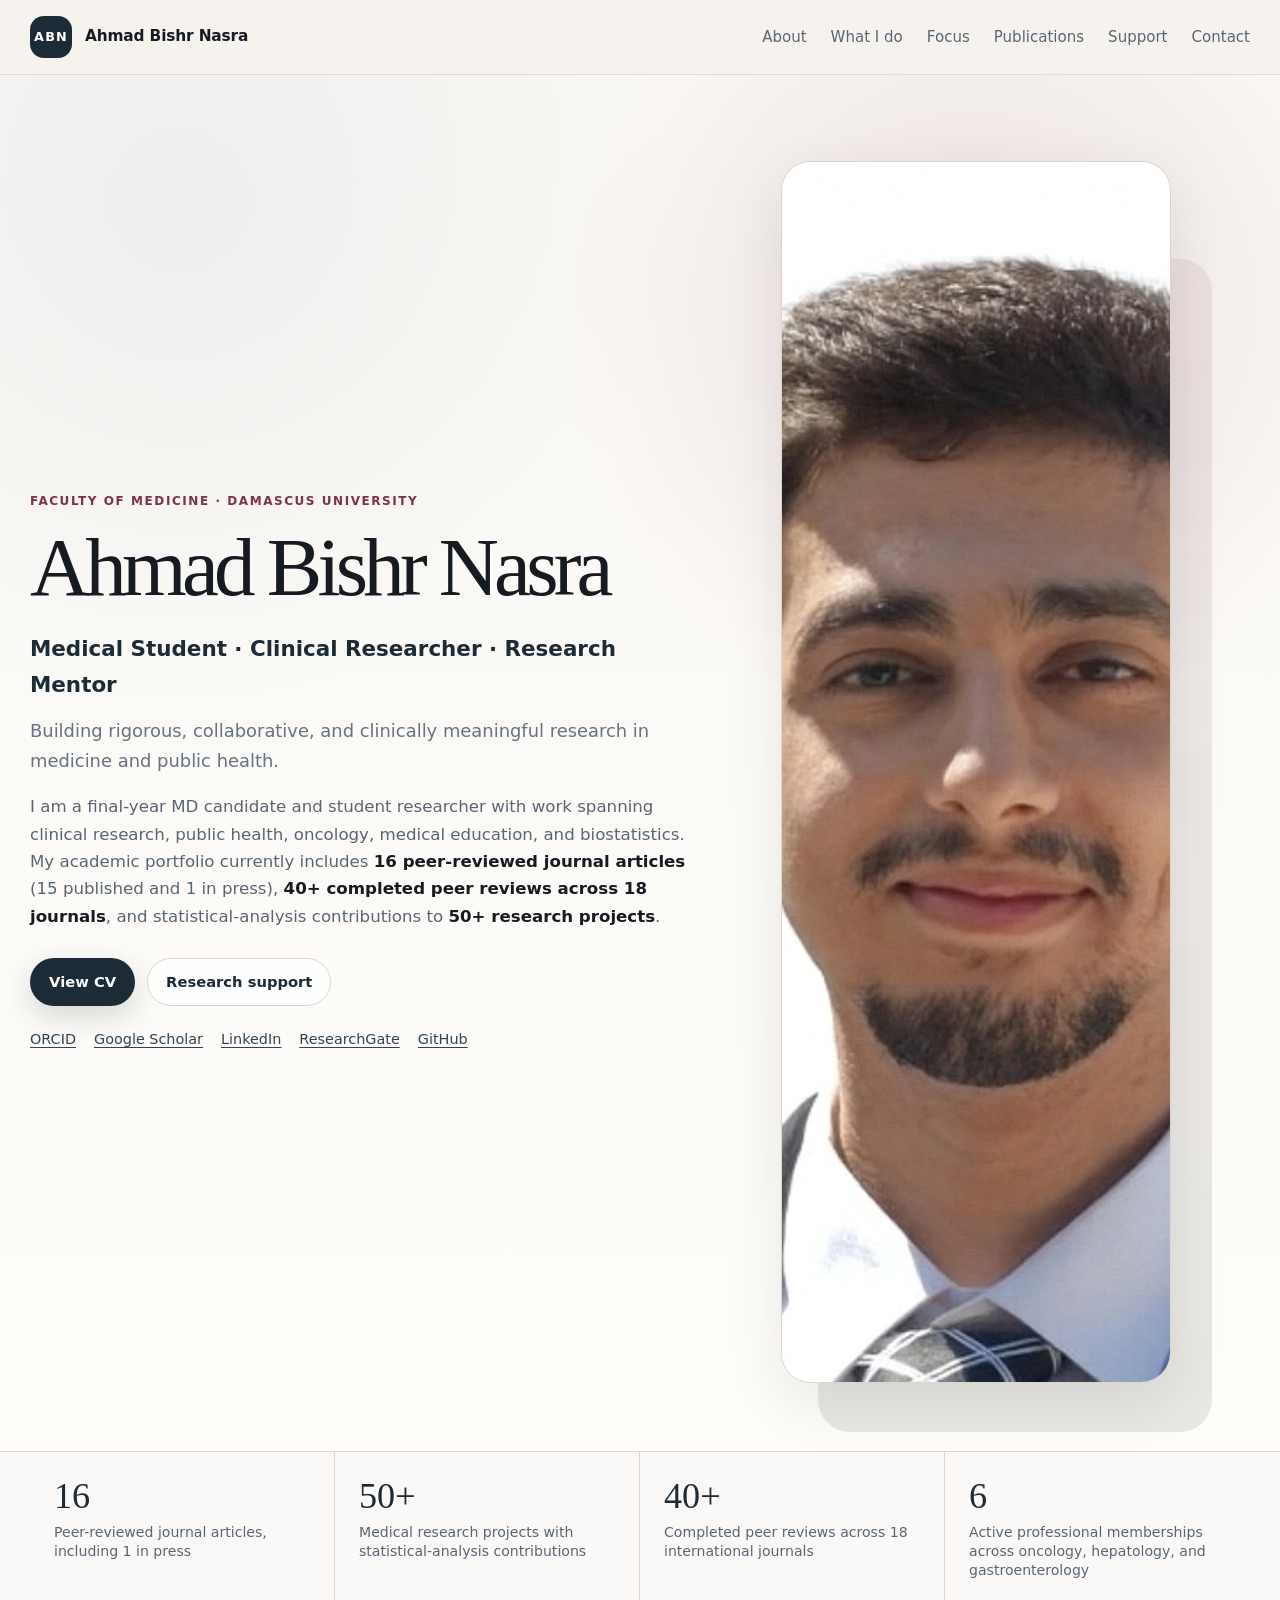
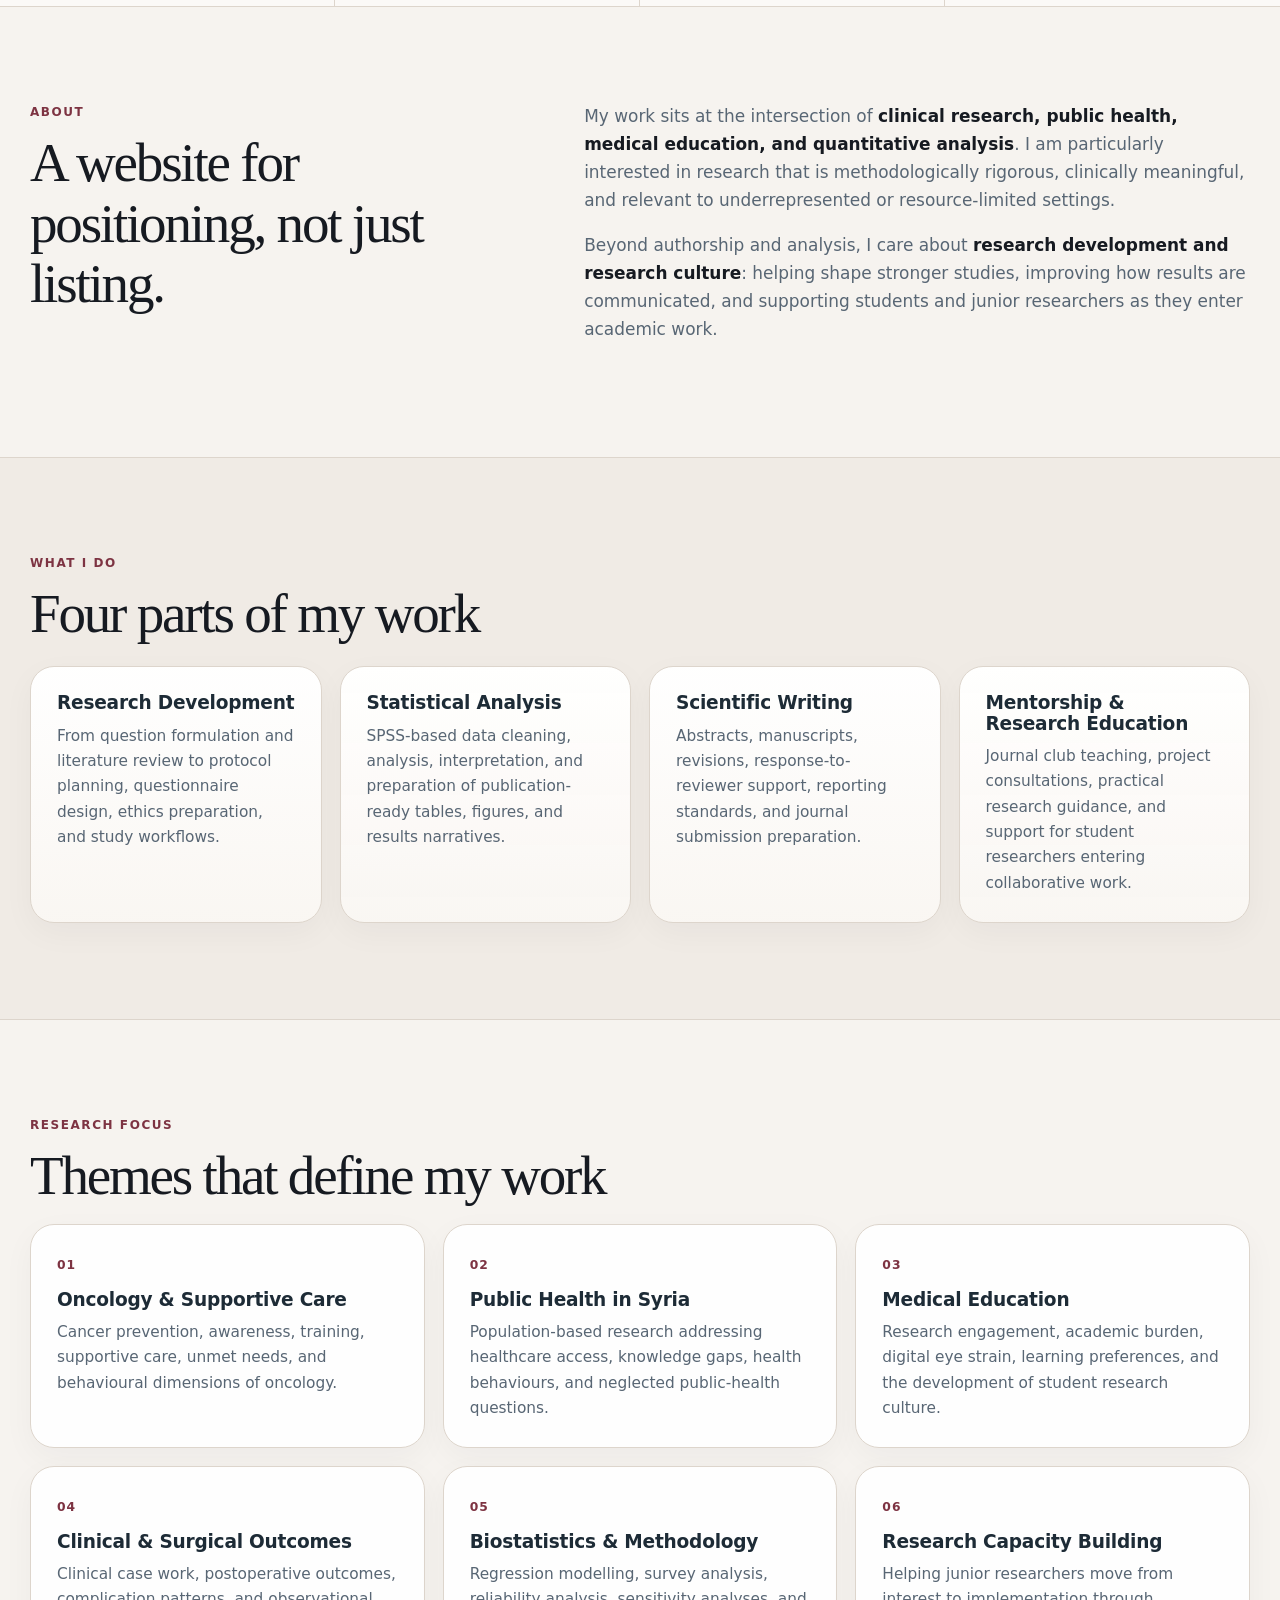
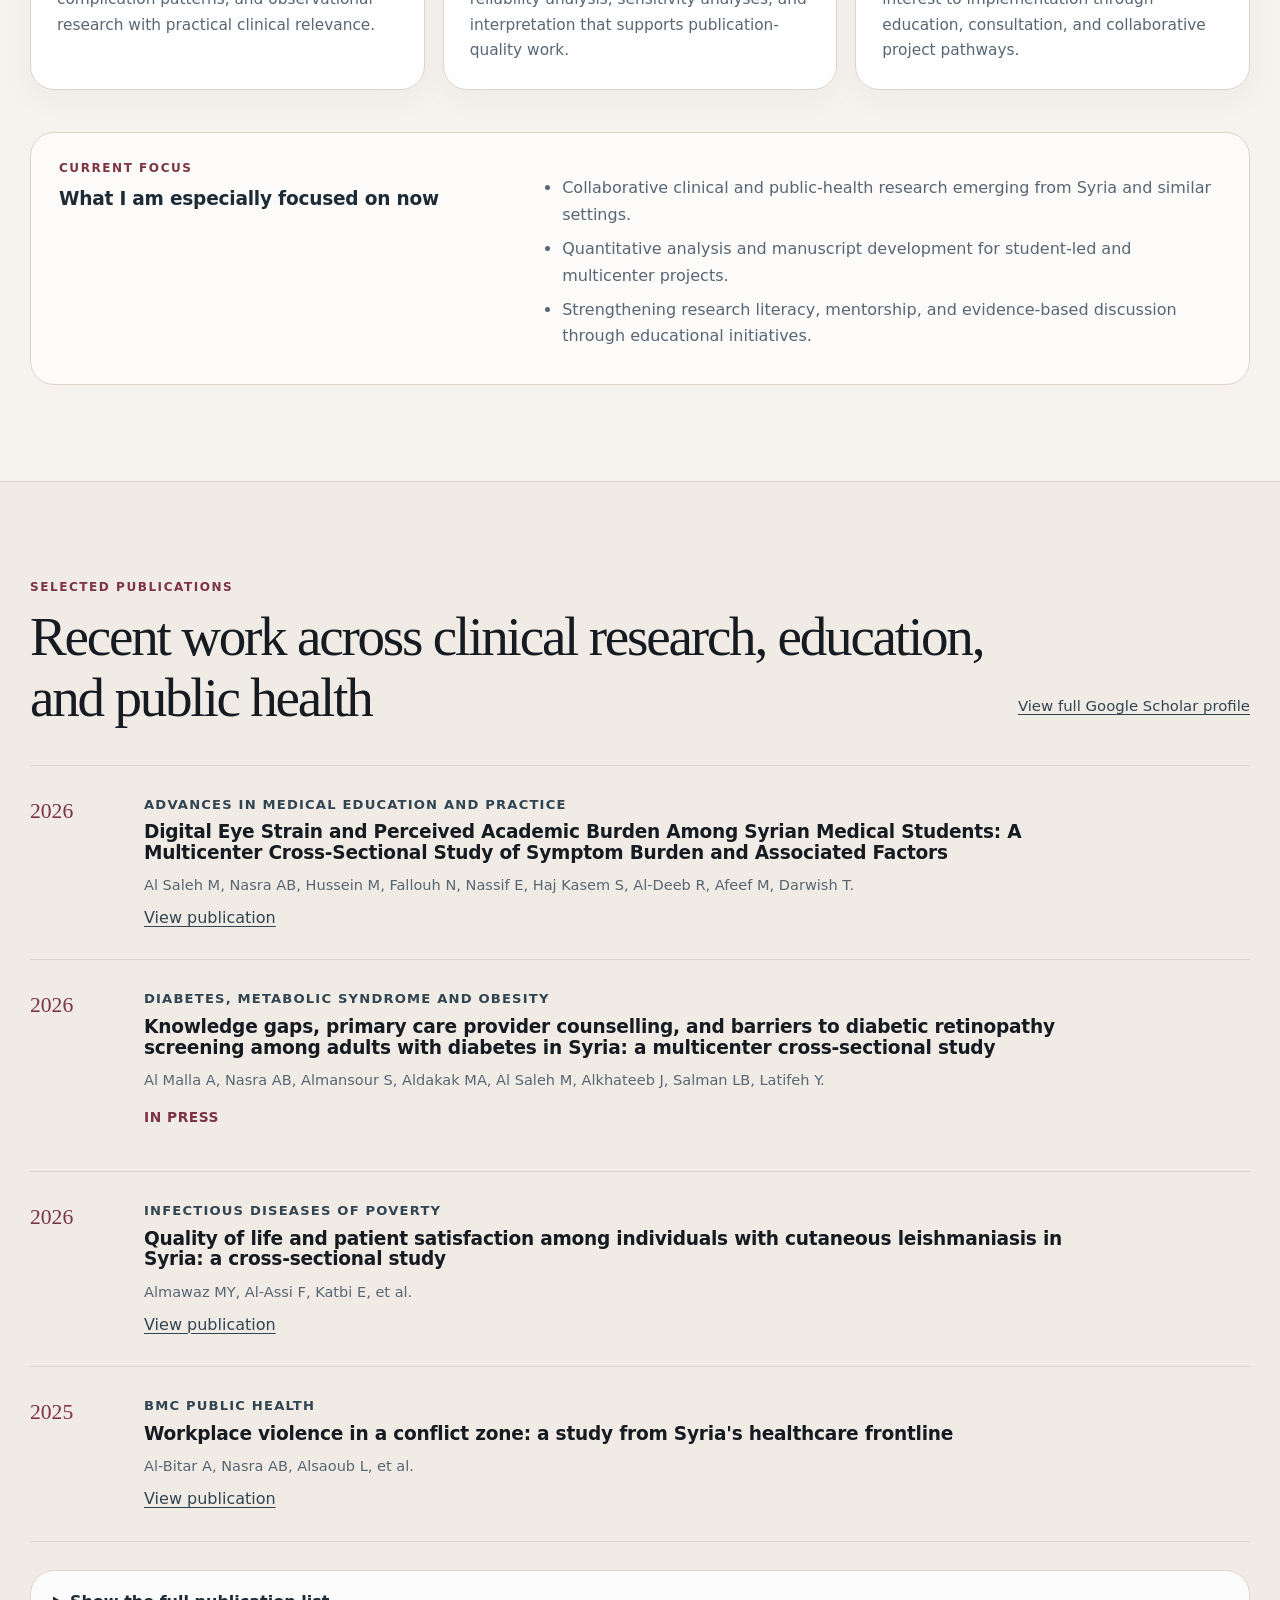
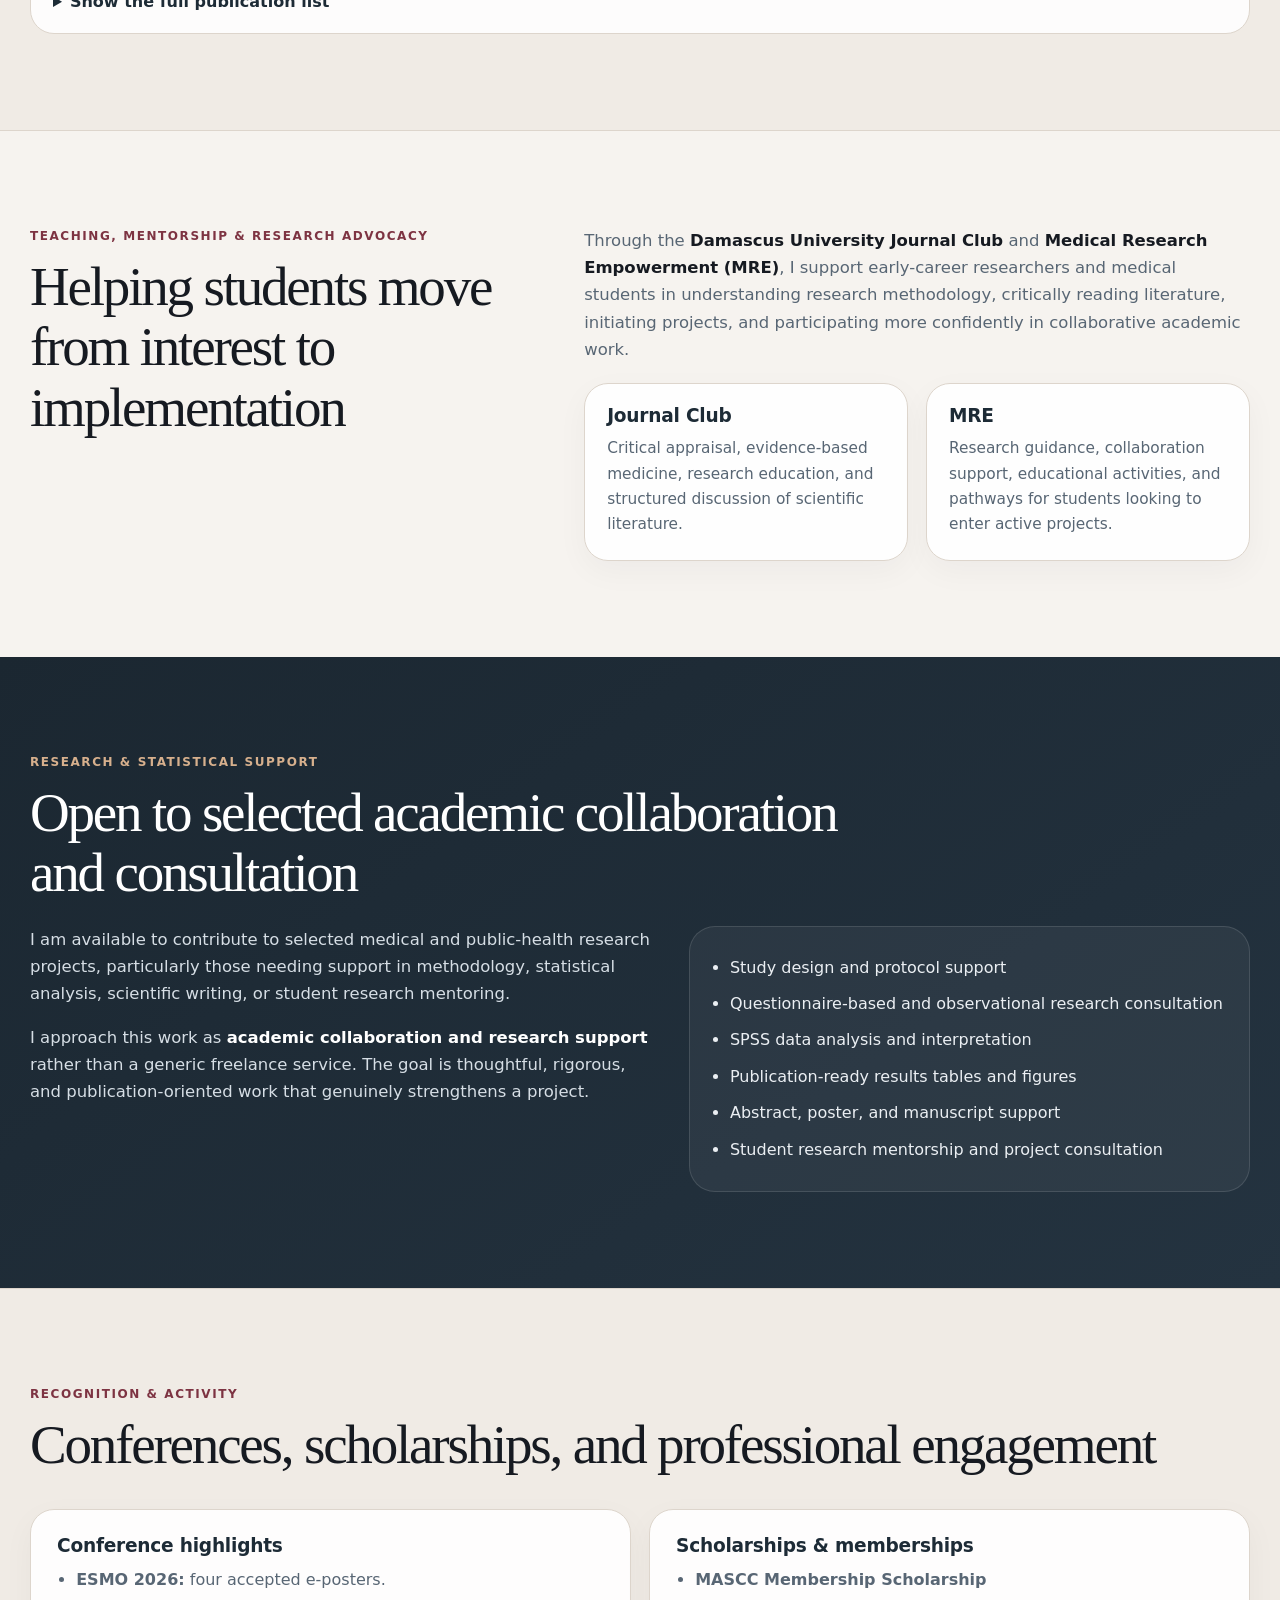
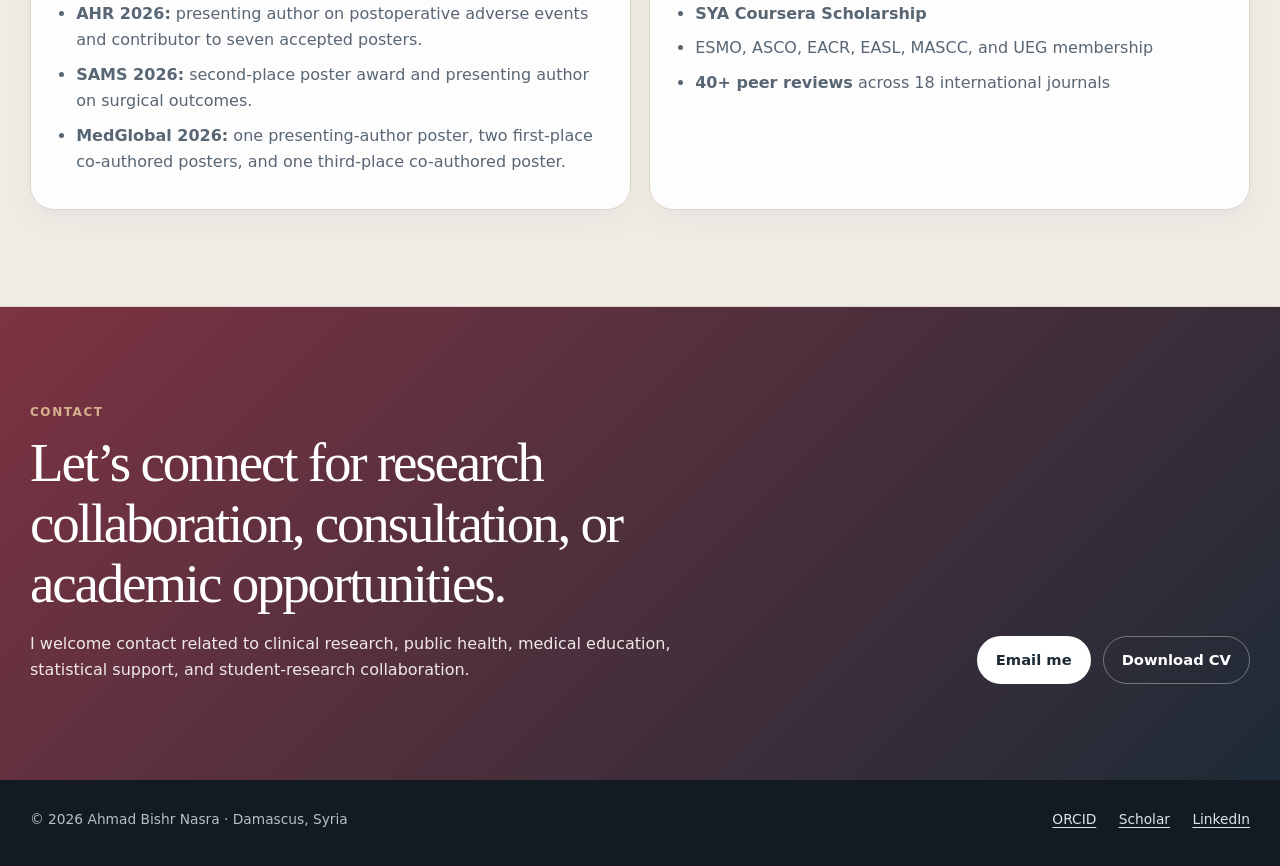
==== index.html @ 66c9d1c0 "Add files via upload" ====
<!doctype html>
<html lang="en">
<head>
  <meta charset="utf-8" />
  <meta name="viewport" content="width=device-width, initial-scale=1" />
  <title>Ahmad Bishr Nasra | Medical Student, Clinical Researcher & Research Mentor</title>
  <meta name="description" content="Ahmad Bishr Nasra is a final-year MD candidate at Damascus University, clinical researcher, and research mentor working across public health, oncology, medical education, clinical research, and biostatistics." />
  <meta name="author" content="Ahmad Bishr Nasra" />
  <meta name="robots" content="index,follow,max-image-preview:large" />
  <meta name="theme-color" content="#1d2b36" />
  <link rel="canonical" href="https://ahmadbishrnasra.github.io/" />

  <meta property="og:type" content="profile" />
  <meta property="og:url" content="https://ahmadbishrnasra.github.io/" />
  <meta property="og:title" content="Ahmad Bishr Nasra | Medical Student, Clinical Researcher & Research Mentor" />
  <meta property="og:description" content="Final-year MD candidate at Damascus University with active work in clinical research, public health, oncology, medical education, biostatistics, and student research mentorship." />
  <meta property="og:image" content="https://ahmadbishrnasra.github.io/assets/social-card.png" />
  <meta property="og:image:alt" content="Ahmad Bishr Nasra — Medical Student, Clinical Researcher, and Research Mentor" />
  <meta property="profile:first_name" content="Ahmad Bishr" />
  <meta property="profile:last_name" content="Nasra" />

  <meta name="twitter:card" content="summary_large_image" />
  <meta name="twitter:title" content="Ahmad Bishr Nasra | Medical Student, Clinical Researcher & Research Mentor" />
  <meta name="twitter:description" content="Medical student and clinical researcher at Damascus University working in public health, oncology, medical education, and biostatistics." />
  <meta name="twitter:image" content="https://ahmadbishrnasra.github.io/assets/social-card.png" />
  <meta name="twitter:image:alt" content="Ahmad Bishr Nasra — Medical Student, Clinical Researcher, and Research Mentor" />

  <link rel="icon" href="assets/favicon.svg" type="image/svg+xml" />
  <link rel="stylesheet" href="styles.css" />

  <script type="application/ld+json">
  {
    "@context": "https://schema.org",
    "@type": "ProfilePage",
    "name": "Ahmad Bishr Nasra",
    "description": "Academic profile of Ahmad Bishr Nasra, medical student, clinical researcher, and research mentor at Damascus University.",
    "url": "https://ahmadbishrnasra.github.io/",
    "dateModified": "2026-08-24",
    "primaryImageOfPage": {
      "@type": "ImageObject",
      "url": "https://ahmadbishrnasra.github.io/assets/ahmad-bishr-nasra.jpg",
      "contentUrl": "https://ahmadbishrnasra.github.io/assets/ahmad-bishr-nasra.jpg",
      "name": "Ahmad Bishr Nasra",
      "caption": "Professional portrait of Ahmad Bishr Nasra",
      "representativeOfPage": true
    },
    "mainEntity": {
      "@type": "Person",
      "name": "Ahmad Bishr Nasra",
      "givenName": "Ahmad Bishr",
      "familyName": "Nasra",
      "jobTitle": "Medical Student, Clinical Researcher, and Research Mentor",
      "email": "mailto:ahmadbishrnasra@gmail.com",
      "image": {
        "@type": "ImageObject",
        "url": "https://ahmadbishrnasra.github.io/assets/ahmad-bishr-nasra.jpg",
        "contentUrl": "https://ahmadbishrnasra.github.io/assets/ahmad-bishr-nasra.jpg",
        "name": "Ahmad Bishr Nasra",
        "caption": "Professional portrait of Ahmad Bishr Nasra",
        "representativeOfPage": true
      },
      "url": "https://ahmadbishrnasra.github.io/",
      "identifier": "https://orcid.org/0009-0002-8243-9385",
      "affiliation": {
        "@type": "CollegeOrUniversity",
        "name": "Damascus University",
        "department": "Faculty of Medicine"
      },
      "sameAs": [
        "https://orcid.org/0009-0002-8243-9385",
        "https://scholar.google.com/citations?user=wnWyQ7wAAAAJ&hl=en",
        "https://www.linkedin.com/in/ahmad-bishr-nasra",
        "https://www.researchgate.net/profile/Ahmad-Bishr-Nasra",
        "https://github.com/ahmadbishrnasra"
      ],
      "knowsAbout": [
        "Clinical research",
        "Public health",
        "Oncology",
        "Medical education",
        "Biostatistics",
        "Research methodology",
        "Scientific writing",
        "Student research mentorship",
        "Population health"
      ]
    }
  }
  </script>
</head>
<body>
  <a class="skip-link" href="#main">Skip to content</a>

  <header class="site-header">
    <div class="wrap nav-wrap">
      <a class="brand" href="#top" aria-label="Ahmad Bishr Nasra home">
        <span class="brand-mark">ABN</span>
        <span class="brand-name">Ahmad Bishr Nasra</span>
      </a>
      <nav class="nav" aria-label="Primary navigation">
        <a href="#about">About</a>
        <a href="#work">What I do</a>
        <a href="#focus">Focus</a>
        <a href="#publications">Publications</a>
        <a href="#support">Support</a>
        <a href="#contact">Contact</a>
      </nav>
    </div>
  </header>

  <main id="main">
    <section class="hero" id="top">
      <div class="wrap hero-grid">
        <div class="hero-copy">
          <p class="eyebrow">Faculty of Medicine · Damascus University</p>
          <h1>Ahmad Bishr Nasra</h1>
          <p class="hero-role">Medical Student <span aria-hidden="true">·</span> Clinical Researcher <span aria-hidden="true">·</span> Research Mentor</p>
          <p class="hero-tagline">Building rigorous, collaborative, and clinically meaningful research in medicine and public health.</p>
          <p class="hero-text">
            I am a final-year MD candidate and student researcher with work spanning clinical research, public health,
            oncology, medical education, and biostatistics. My academic portfolio currently includes <strong>16 peer-reviewed journal articles</strong>
            (15 published and 1 in press), <strong>40+ completed peer reviews across 18 journals</strong>, and statistical-analysis contributions to <strong>50+ research projects</strong>.
          </p>
          <div class="hero-actions">
            <a class="button primary" href="Ahmad_Bishr_Nasra_CV.pdf" target="_blank" rel="noopener">View CV</a>
            <a class="button secondary" href="#support">Research support</a>
          </div>
          <div class="profile-links" aria-label="Professional profiles">
            <a href="https://orcid.org/0009-0002-8243-9385" target="_blank" rel="me noopener">ORCID</a>
            <a href="https://scholar.google.com/citations?user=wnWyQ7wAAAAJ&hl=en" target="_blank" rel="me noopener">Google Scholar</a>
            <a href="https://www.linkedin.com/in/ahmad-bishr-nasra" target="_blank" rel="me noopener">LinkedIn</a>
            <a href="https://www.researchgate.net/profile/Ahmad-Bishr-Nasra" target="_blank" rel="me noopener">ResearchGate</a>
            <a href="https://github.com/ahmadbishrnasra" target="_blank" rel="me noopener">GitHub</a>
          </div>
        </div>
        <div class="portrait-shell">
          <div class="portrait-card">
            <img src="assets/ahmad-bishr-nasra-hero.jpg" alt="Professional portrait of Ahmad Bishr Nasra" width="1220" height="1220" />
          </div>
        </div>
      </div>
    </section>

    <section class="metrics" aria-label="Academic profile highlights">
      <div class="wrap metrics-grid">
        <article><strong>16</strong><span>Peer-reviewed journal articles, including 1 in press</span></article>
        <article><strong>50+</strong><span>Medical research projects with statistical-analysis contributions</span></article>
        <article><strong>40+</strong><span>Completed peer reviews across 18 international journals</span></article>
        <article><strong>6</strong><span>Active professional memberships across oncology, hepatology, and gastroenterology</span></article>
      </div>
    </section>

    <section class="section" id="about">
      <div class="wrap split-intro">
        <div>
          <p class="section-kicker">About</p>
          <h2>A website for positioning, not just listing.</h2>
        </div>
        <div class="prose large-prose">
          <p>
            My work sits at the intersection of <strong>clinical research, public health, medical education, and quantitative analysis</strong>.
            I am particularly interested in research that is methodologically rigorous, clinically meaningful, and relevant to underrepresented or resource-limited settings.
          </p>
          <p>
            Beyond authorship and analysis, I care about <strong>research development and research culture</strong>: helping shape stronger studies, improving how results are communicated,
            and supporting students and junior researchers as they enter academic work.
          </p>
        </div>
      </div>
    </section>

    <section class="section section-soft" id="work">
      <div class="wrap">
        <p class="section-kicker">What I do</p>
        <h2>Four parts of my work</h2>
        <div class="cards work-grid">
          <article class="card feature-card">
            <h3>Research Development</h3>
            <p>From question formulation and literature review to protocol planning, questionnaire design, ethics preparation, and study workflows.</p>
          </article>
          <article class="card feature-card">
            <h3>Statistical Analysis</h3>
            <p>SPSS-based data cleaning, analysis, interpretation, and preparation of publication-ready tables, figures, and results narratives.</p>
          </article>
          <article class="card feature-card">
            <h3>Scientific Writing</h3>
            <p>Abstracts, manuscripts, revisions, response-to-reviewer support, reporting standards, and journal submission preparation.</p>
          </article>
          <article class="card feature-card">
            <h3>Mentorship & Research Education</h3>
            <p>Journal club teaching, project consultations, practical research guidance, and support for student researchers entering collaborative work.</p>
          </article>
        </div>
      </div>
    </section>

    <section class="section" id="focus">
      <div class="wrap">
        <div class="section-heading-row">
          <div>
            <p class="section-kicker">Research focus</p>
            <h2>Themes that define my work</h2>
          </div>
        </div>
        <div class="cards focus-grid">
          <article class="card"><span class="tag">01</span><h3>Oncology & Supportive Care</h3><p>Cancer prevention, awareness, training, supportive care, unmet needs, and behavioural dimensions of oncology.</p></article>
          <article class="card"><span class="tag">02</span><h3>Public Health in Syria</h3><p>Population-based research addressing healthcare access, knowledge gaps, health behaviours, and neglected public-health questions.</p></article>
          <article class="card"><span class="tag">03</span><h3>Medical Education</h3><p>Research engagement, academic burden, digital eye strain, learning preferences, and the development of student research culture.</p></article>
          <article class="card"><span class="tag">04</span><h3>Clinical & Surgical Outcomes</h3><p>Clinical case work, postoperative outcomes, complication patterns, and observational research with practical clinical relevance.</p></article>
          <article class="card"><span class="tag">05</span><h3>Biostatistics & Methodology</h3><p>Regression modelling, survey analysis, reliability analysis, sensitivity analyses, and interpretation that supports publication-quality work.</p></article>
          <article class="card"><span class="tag">06</span><h3>Research Capacity Building</h3><p>Helping junior researchers move from interest to implementation through education, consultation, and collaborative project pathways.</p></article>
        </div>

        <div class="current-focus">
          <div>
            <p class="section-kicker">Current focus</p>
            <h3>What I am especially focused on now</h3>
          </div>
          <ul class="clean-list">
            <li>Collaborative clinical and public-health research emerging from Syria and similar settings.</li>
            <li>Quantitative analysis and manuscript development for student-led and multicenter projects.</li>
            <li>Strengthening research literacy, mentorship, and evidence-based discussion through educational initiatives.</li>
          </ul>
        </div>
      </div>
    </section>

    <section class="section section-soft" id="publications">
      <div class="wrap">
        <div class="section-heading-row">
          <div>
            <p class="section-kicker">Selected publications</p>
            <h2>Recent work across clinical research, education, and public health</h2>
          </div>
          <a class="text-link" href="https://scholar.google.com/citations?user=wnWyQ7wAAAAJ&hl=en" target="_blank" rel="noopener">View full Google Scholar profile</a>
        </div>

        <div class="publication-list">
          <article class="publication">
            <span class="pub-year">2026</span>
            <div>
              <p class="pub-journal">Advances in Medical Education and Practice</p>
              <h3>Digital Eye Strain and Perceived Academic Burden Among Syrian Medical Students: A Multicenter Cross-Sectional Study of Symptom Burden and Associated Factors</h3>
              <p class="pub-authors">Al Saleh M, Nasra AB, Hussein M, Fallouh N, Nassif E, Haj Kasem S, Al-Deeb R, Afeef M, Darwish T.</p>
              <a href="https://doi.org/10.2147/AMEP.S630940" target="_blank" rel="noopener">View publication</a>
            </div>
          </article>

          <article class="publication">
            <span class="pub-year">2026</span>
            <div>
              <p class="pub-journal">Diabetes, Metabolic Syndrome and Obesity</p>
              <h3>Knowledge gaps, primary care provider counselling, and barriers to diabetic retinopathy screening among adults with diabetes in Syria: a multicenter cross-sectional study</h3>
              <p class="pub-authors">Al Malla A, Nasra AB, Almansour S, Aldakak MA, Al Saleh M, Alkhateeb J, Salman LB, Latifeh Y.</p>
              <p class="pub-meta"><span class="status">In press</span></p>
            </div>
          </article>

          <article class="publication">
            <span class="pub-year">2026</span>
            <div>
              <p class="pub-journal">Infectious Diseases of Poverty</p>
              <h3>Quality of life and patient satisfaction among individuals with cutaneous leishmaniasis in Syria: a cross-sectional study</h3>
              <p class="pub-authors">Almawaz MY, Al-Assi F, Katbi E, et al.</p>
              <a href="https://doi.org/10.1186/s40249-025-01409-2" target="_blank" rel="noopener">View publication</a>
            </div>
          </article>

          <article class="publication">
            <span class="pub-year">2025</span>
            <div>
              <p class="pub-journal">BMC Public Health</p>
              <h3>Workplace violence in a conflict zone: a study from Syria's healthcare frontline</h3>
              <p class="pub-authors">Al-Bitar A, Nasra AB, Alsaoub L, et al.</p>
              <a href="https://doi.org/10.1186/s12889-025-26102-9" target="_blank" rel="noopener">View publication</a>
            </div>
          </article>
        </div>

        <details class="more-publications">
          <summary>Show the full publication list</summary>
          <ol>
            <li>Nasra AB, Al-Dairy A, Almohamad A, Jabr A, Al-Dairy Y. Supravalvular aortic stenosis with aneurysmal dilation and infective vegetations of the aortic arch in a pediatric patient with Williams syndrome: a case report and review of the literature. <em>Journal of Medical Case Reports</em>. 2026. doi:10.1186/s13256-026-05868-5.</li>
            <li>Nasra AB, Barghouth R, Al-Bitar A, Solaiman A. Incidental giant mesenteric lipoma: a case report. <em>Radiology Case Reports</em>. 2026. doi:10.1016/j.radcr.2025.10.022.</li>
            <li>Abubakir M, Nasra AB, Sabbagh L, Barghouth R, Al Ali MM. Extensive cervico-vaginal ischemic injury reaching the bladder base following obstructed labor in a macrosomic pregnancy: a case report. <em>International Journal of Surgery Case Reports</em>. 2026. doi:10.1097/RC9.0000000000000062.</li>
            <li>Al-Bitar A, Nasra AB, Alsaoub L, Aldakak MA, Saifo M. Synchronous bilateral breast cancer with heterogeneous histology: invasive ductal and lobular carcinoma: a case report. <em>Case Reports in Oncology</em>. 2025. doi:10.1159/000548545.</li>
            <li>Nasra AB, Al-Bitar A. Complete resection of an incidentally discovered posterior mediastinal ganglioneuroma in an asymptomatic child: a case report. <em>Journal of Surgical Case Reports</em>. 2025. doi:10.1093/jscr/rjaf685.</li>
            <li>Almawaz MY, Al-Assi F, Katbi E, et al. Quality of life and patient satisfaction among individuals with cutaneous leishmaniasis in Syria: a cross-sectional study. <em>Infectious Diseases of Poverty</em>. 2026. doi:10.1186/s40249-025-01409-2.</li>
            <li>Al-Bitar A, Janoud O, Alyassin D, et al. Euthanasia in Syria: an examination of medical student attitudes and predictors in a conflict zone. <em>BMC Medical Ethics</em>. 2026. doi:10.1186/s12910-026-01402-w.</li>
            <li>Al-Bitar A, Nasra AB, Alsaoub L, et al. Workplace violence in a conflict zone: a study from Syria's healthcare frontline. <em>BMC Public Health</em>. 2025. doi:10.1186/s12889-025-26102-9.</li>
            <li>Nasra AB, Aldakak MA, Fallouh N, Alabdullah N, Darwish M, Alshurbaji MF, Alkhamis YA, Hammadieh A. Solid pseudopapillary neoplasm of the pancreatic head in an 18-year-old presenting with chronic intermittent abdominal pain: a case report. <em>Case Reports in Oncology</em>. 2026. doi:10.1159/000551633.</li>
            <li>Aldakak MA, Nasra AB, Ahmad R, Abo Dakka Y, Ibrahim B, Souleiman Y. Recurrent hepatic hydatid disease presenting with biliptysis and suspected bronchobiliary fistula: successful management via thoracotomy, lung wedge resection, and diaphragmatic/subdiaphragmatic cyst evacuation. <em>Journal of Cardiothoracic Surgery</em>. 2026. doi:10.1186/s13019-026-04184-9.</li>
            <li>Aldakak MA, Nasra AB, Abo Dakka Y, Ibrahim B, Chaban H. Late-presenting left Bochdalek hernia with intrathoracic transverse colon causing progressive exertional dyspnea: a case report. <em>Journal of Cardiothoracic Surgery</em>. 2026. doi:10.1186/s13019-026-04202-w.</li>
            <li>Nasra AB, Tannous G, Aldakak MA, Ahmad R, Al Jabban Y, Sahloul W, Darwish B. Traumatic bilothorax following right thoracoabdominal gunshot injury: a case report of stepwise endoscopic and surgical management. <em>BMC Surgery</em>. 2026. doi:10.1186/s12893-026-03795-2.</li>
            <li>Aldakak MA, Nasra AB, Ahmad R, Alhallaq H, Assoud K, Chaban H. Cytokeratin-positive pleomorphic chest wall sarcoma mimicking MPNST: a case report. <em>Cancer Management and Research</em>. 2026. doi:10.2147/CMAR.S606289.</li>
            <li>Almansour S, Farhat R, Almansour M, Al-Deeb R, Daboul R, Nasra AB, Odeh ZA, Rajjoub N, Zeno M, Alshreibati F. Academic reading format preferences among Syrian medical students: a cross-institutional survey. <em>Advances in Medical Education and Practice</em>. 2026. doi:10.2147/AMEP.S604141.</li>
            <li>Al Saleh M, Nasra AB, Hussein M, Fallouh N, Nassif E, Haj Kasem S, Al-Deeb R, Afeef M, Darwish T. Digital Eye Strain and Perceived Academic Burden Among Syrian Medical Students: A Multicenter Cross-Sectional Study of Symptom Burden and Associated Factors. <em>Advances in Medical Education and Practice</em>. 2026;17:630940. doi:10.2147/AMEP.S630940.</li>
            <li>Al Malla A, Nasra AB, Almansour S, Aldakak MA, Al Saleh M, Alkhateeb J, Salman LB, Latifeh Y. Knowledge gaps, primary care provider counselling, and barriers to diabetic retinopathy screening among adults with diabetes in Syria: a multicenter cross-sectional study. <em>Diabetes, Metabolic Syndrome and Obesity</em>. 2026. In press.</li>
          </ol>
        </details>
      </div>
    </section>

    <section class="section" id="mentorship">
      <div class="wrap two-col mentorship-grid">
        <div>
          <p class="section-kicker">Teaching, mentorship & research advocacy</p>
          <h2>Helping students move from interest to implementation</h2>
        </div>
        <div class="prose">
          <p>
            Through the <strong>Damascus University Journal Club</strong> and <strong>Medical Research Empowerment (MRE)</strong>, I support early-career researchers and medical students in understanding research methodology,
            critically reading literature, initiating projects, and participating more confidently in collaborative academic work.
          </p>
          <div class="cards mini-grid">
            <article class="card mini-card"><h3>Journal Club</h3><p>Critical appraisal, evidence-based medicine, research education, and structured discussion of scientific literature.</p></article>
            <article class="card mini-card"><h3>MRE</h3><p>Research guidance, collaboration support, educational activities, and pathways for students looking to enter active projects.</p></article>
          </div>
        </div>
      </div>
    </section>

    <section class="section section-dark" id="support">
      <div class="wrap">
        <p class="section-kicker light">Research & statistical support</p>
        <h2>Open to selected academic collaboration and consultation</h2>
        <div class="support-grid">
          <div class="prose support-prose">
            <p>
              I am available to contribute to selected medical and public-health research projects, particularly those needing
              support in methodology, statistical analysis, scientific writing, or student research mentoring.
            </p>
            <p>
              I approach this work as <strong>academic collaboration and research support</strong> rather than a generic freelance service.
              The goal is thoughtful, rigorous, and publication-oriented work that genuinely strengthens a project.
            </p>
          </div>
          <div class="support-list-wrap">
            <ul class="support-list">
              <li>Study design and protocol support</li>
              <li>Questionnaire-based and observational research consultation</li>
              <li>SPSS data analysis and interpretation</li>
              <li>Publication-ready results tables and figures</li>
              <li>Abstract, poster, and manuscript support</li>
              <li>Student research mentorship and project consultation</li>
            </ul>
          </div>
        </div>
      </div>
    </section>

    <section class="section section-soft" id="conferences">
      <div class="wrap">
        <p class="section-kicker">Recognition & activity</p>
        <h2>Conferences, scholarships, and professional engagement</h2>
        <div class="conference-grid cards">
          <article class="card"><h3>Conference highlights</h3><ul class="clean-list"><li><strong>ESMO 2026:</strong> four accepted e-posters.</li><li><strong>AHR 2026:</strong> presenting author on postoperative adverse events and contributor to seven accepted posters.</li><li><strong>SAMS 2026:</strong> second-place poster award and presenting author on surgical outcomes.</li><li><strong>MedGlobal 2026:</strong> one presenting-author poster, two first-place co-authored posters, and one third-place co-authored poster.</li></ul></article>
          <article class="card"><h3>Scholarships & memberships</h3><ul class="clean-list"><li><strong>MASCC Membership Scholarship</strong></li><li><strong>SYA Coursera Scholarship</strong></li><li>ESMO, ASCO, EACR, EASL, MASCC, and UEG membership</li><li><strong>40+ peer reviews</strong> across 18 international journals</li></ul></article>
        </div>
      </div>
    </section>

    <section class="section contact" id="contact">
      <div class="wrap contact-box">
        <div>
          <p class="section-kicker light">Contact</p>
          <h2>Let’s connect for research collaboration, consultation, or academic opportunities.</h2>
          <p>
            I welcome contact related to clinical research, public health, medical education, statistical support,
            and student-research collaboration.
          </p>
        </div>
        <div class="contact-actions">
          <a class="button light-button" href="mailto:ahmadbishrnasra@gmail.com">Email me</a>
          <a class="button ghost-light" href="Ahmad_Bishr_Nasra_CV.pdf" target="_blank" rel="noopener">Download CV</a>
        </div>
      </div>
    </section>
  </main>

  <footer class="footer">
    <div class="wrap footer-grid">
      <p>© 2026 Ahmad Bishr Nasra · Damascus, Syria</p>
      <div>
        <a href="https://orcid.org/0009-0002-8243-9385" target="_blank" rel="noopener">ORCID</a>
        <a href="https://scholar.google.com/citations?user=wnWyQ7wAAAAJ&hl=en" target="_blank" rel="noopener">Scholar</a>
        <a href="https://www.linkedin.com/in/ahmad-bishr-nasra" target="_blank" rel="noopener">LinkedIn</a>
      </div>
    </div>
  </footer>
</body>
</html>
---- styles.css ----
:root {
  --bg: #f6f3ef;
  --paper: #fffdf9;
  --soft: #f0ebe5;
  --ink: #161a21;
  --navy: #1d2b36;
  --navy-2: #314452;
  --steel: #657383;
  --muted: #586674;
  --accent: #7d3342;
  --line: #ddd5cc;
  --radius: 24px;
  --radius-lg: 34px;
  --shadow: 0 20px 60px rgba(15, 18, 25, 0.09);
  --max: 1220px;
}
* { box-sizing: border-box; }
html { scroll-behavior: smooth; }
body {
  margin: 0;
  font-family: Inter, ui-sans-serif, system-ui, -apple-system, BlinkMacSystemFont, "Segoe UI", sans-serif;
  color: var(--ink);
  background: var(--bg);
  line-height: 1.65;
}
a { color: inherit; }
img { max-width: 100%; display: block; }
.wrap { width: min(calc(100% - 48px), var(--max)); margin: 0 auto; }
.skip-link { position: absolute; left: -9999px; top: auto; }
.skip-link:focus { left: 1rem; top: 1rem; z-index: 99; background: white; padding: 0.75rem 1rem; }

.site-header {
  position: sticky;
  top: 0;
  z-index: 30;
  border-bottom: 1px solid rgba(221, 213, 204, 0.75);
  background: rgba(246, 243, 239, 0.78);
  backdrop-filter: blur(14px);
}
.nav-wrap { min-height: 74px; display: flex; align-items: center; justify-content: space-between; gap: 24px; }
.brand { display: inline-flex; align-items: center; gap: 13px; text-decoration: none; font-weight: 750; }
.brand-mark { width: 42px; height: 42px; display: grid; place-items: center; border-radius: 14px; background: var(--navy); color: white; font-size: 0.8rem; letter-spacing: 0.09em; }
.brand-name { font-size: 0.96rem; letter-spacing: -0.01em; }
.nav { display: flex; align-items: center; gap: 24px; font-size: 0.94rem; color: var(--muted); }
.nav a { text-decoration: none; }
.nav a:hover { color: var(--navy); }

.hero {
  padding: 86px 0 68px;
  background:
    radial-gradient(circle at 76% 18%, rgba(125, 51, 66, 0.13), transparent 28%),
    radial-gradient(circle at 14% 10%, rgba(101, 115, 131, 0.08), transparent 30%),
    linear-gradient(180deg, #faf8f5 0%, var(--paper) 100%);
}
.hero-grid {
  display: grid;
  grid-template-columns: minmax(0, 1.12fr) minmax(320px, 0.78fr);
  gap: clamp(46px, 6vw, 84px);
  align-items: center;
}
.eyebrow, .section-kicker {
  margin: 0 0 10px;
  color: var(--accent);
  font-weight: 800;
  letter-spacing: 0.13em;
  text-transform: uppercase;
  font-size: 0.75rem;
}
h1, h2, h3 { line-height: 1.1; margin-top: 0; }
h1 {
  font-family: Georgia, "Times New Roman", serif;
  font-size: clamp(3.6rem, 6.5vw, 6rem);
  letter-spacing: -0.058em;
  margin-bottom: 18px;
  max-width: 680px;
  font-weight: 500;
}
h2 {
  font-family: Georgia, "Times New Roman", serif;
  font-size: clamp(2.3rem, 4.3vw, 4rem);
  letter-spacing: -0.04em;
  margin-bottom: 22px;
  font-weight: 500;
}
h3 { font-size: 1.16rem; letter-spacing: -0.012em; margin-bottom: 10px; }
.hero-role {
  font-size: clamp(1.12rem, 2vw, 1.34rem);
  color: var(--navy);
  font-weight: 700;
  margin: 0 0 14px;
}
.hero-tagline {
  margin: 0 0 18px;
  font-size: 1.12rem;
  max-width: 700px;
  color: var(--steel);
}
.hero-text { max-width: 700px; font-size: 1.04rem; color: var(--muted); margin-bottom: 28px; }
.hero-text strong { color: var(--ink); }
.hero-actions, .profile-links, .contact-actions { display: flex; flex-wrap: wrap; gap: 12px; align-items: center; }
.button {
  display: inline-flex; align-items: center; justify-content: center;
  min-height: 48px; padding: 0 18px; border-radius: 999px; text-decoration: none;
  font-weight: 780; font-size: 0.92rem; border: 1px solid transparent; transition: 0.18s ease;
}
.button:hover { transform: translateY(-1px); }
.primary { background: var(--navy); color: white; box-shadow: 0 10px 30px rgba(29,43,54,0.18); }
.secondary { border-color: var(--line); background: rgba(255,255,255,0.82); color: var(--navy); }
.profile-links { margin-top: 22px; gap: 18px; font-size: 0.9rem; color: var(--navy-2); }
.profile-links a, .text-link, .publication a, .footer a { color: var(--navy-2); text-underline-offset: 3px; text-decoration-thickness: 1px; }
.portrait-shell { position: relative; }
.portrait-shell::before {
  content: "";
  position: absolute;
  inset: 8% 8% -6% auto;
  width: 84%; height: 96%;
  border-radius: 32px;
  background: linear-gradient(180deg, rgba(125,51,66,0.08), rgba(29,43,54,0.10));
  filter: blur(0.3px);
}
.portrait-card {
  position: relative; width: 100%; max-width: 390px; justify-self: end; background: white;
  border: 1px solid var(--line); border-radius: 30px; overflow: hidden; box-shadow: var(--shadow);
}
.portrait-card img { width: 100%; aspect-ratio: 4 / 5; object-fit: cover; object-position: center 18%; }

.metrics { border-top: 1px solid var(--line); border-bottom: 1px solid var(--line); background: rgba(255,255,255,0.55); }
.metrics-grid { display: grid; grid-template-columns: repeat(4, 1fr); }
.metrics article { padding: 26px 24px; border-right: 1px solid var(--line); }
.metrics article:last-child { border-right: 0; }
.metrics strong { display: block; color: var(--navy); font-family: Georgia, "Times New Roman", serif; font-size: 2.26rem; font-weight: 500; line-height: 1; margin-bottom: 9px; }
.metrics span { color: var(--muted); font-size: 0.88rem; line-height: 1.35; display: block; }

.section { padding: 96px 0; }
.section-soft { background: var(--soft); border-top: 1px solid var(--line); border-bottom: 1px solid var(--line); }
.split-intro, .two-col { display: grid; grid-template-columns: 0.84fr 1.16fr; gap: 72px; align-items: start; }
.prose { font-size: 1.03rem; color: var(--muted); }
.large-prose p { font-size: 1.06rem; }
.prose p:first-child { margin-top: 0; }
.prose strong { color: var(--ink); }
.cards { display: grid; gap: 18px; }
.work-grid { grid-template-columns: repeat(4, 1fr); }
.focus-grid { grid-template-columns: repeat(3, 1fr); margin-top: 18px; }
.card {
  background: rgba(255,255,255,0.92); border: 1px solid var(--line); border-radius: var(--radius);
  padding: 26px; box-shadow: 0 10px 32px rgba(18, 32, 47, 0.04);
}
.card h3 { color: var(--navy); }
.card p { margin: 0; color: var(--muted); font-size: 0.96rem; }
.feature-card { background: linear-gradient(180deg, rgba(255,255,255,0.98), rgba(250,247,243,0.96)); }
.section-heading-row { display: flex; justify-content: space-between; gap: 30px; align-items: end; margin-bottom: 8px; }
.section-heading-row h2 { margin-bottom: 0; }
.text-link { white-space: nowrap; margin-bottom: 10px; font-size: 0.93rem; }
.tag { display: inline-flex; margin-bottom: 14px; color: var(--accent); font-size: 0.77rem; font-weight: 800; letter-spacing: 0.08em; text-transform: uppercase; }
.current-focus {
  margin-top: 42px; display: grid; grid-template-columns: 0.8fr 1.2fr; gap: 32px; align-items: start;
  background: rgba(255,255,255,0.72); border: 1px solid var(--line); border-radius: var(--radius); padding: 26px 28px;
}
.current-focus h3 { color: var(--navy); margin-bottom: 0; }
.clean-list { margin: 8px 0 0; padding-left: 1.2rem; color: var(--muted); }
.clean-list li { margin: 8px 0; }
.publication-list { margin-top: 36px; border-top: 1px solid var(--line); }
.publication { display: grid; grid-template-columns: 88px 1fr; gap: 26px; padding: 28px 0; border-bottom: 1px solid var(--line); }
.pub-year { font-family: Georgia, "Times New Roman", serif; color: var(--accent); font-size: 1.35rem; }
.pub-journal { margin: 0 0 7px; color: var(--navy-2); font-size: 0.82rem; text-transform: uppercase; letter-spacing: 0.09em; font-weight: 800; }
.publication h3 { margin-bottom: 10px; max-width: 920px; }
.pub-authors { margin: 0 0 8px; color: var(--muted); font-size: 0.91rem; }
.status { display: inline-block; color: var(--accent); font-size: 0.86rem; font-weight: 800; letter-spacing: 0.04em; text-transform: uppercase; }
.pub-meta { color: var(--muted); font-size: 0.88rem; }
.more-publications { margin-top: 28px; background: rgba(255,255,255,0.88); border: 1px solid var(--line); border-radius: var(--radius); padding: 18px 22px; }
.more-publications summary { cursor: pointer; font-weight: 770; color: var(--navy); }
.more-publications ol { padding-left: 22px; color: var(--muted); }
.more-publications li { padding: 7px 0; }
.mentorship-grid { align-items: start; }
.mini-grid { margin-top: 20px; grid-template-columns: repeat(2, 1fr); }
.mini-card { padding: 22px; }
.section-dark { background: linear-gradient(145deg, #1b2731 0%, #243340 100%); color: white; }
.section-dark h2 { color: white; max-width: 840px; }
.section-kicker.light { color: #d7b08d; }
.support-grid { display: grid; grid-template-columns: 1.05fr 0.95fr; gap: 38px; align-items: start; }
.support-prose p { color: #d6dee5; }
.support-prose strong { color: white; }
.support-list-wrap {
  background: rgba(255,255,255,0.05); border: 1px solid rgba(255,255,255,0.12); border-radius: 26px; padding: 18px 22px;
}
.support-list { margin: 0; padding-left: 1.15rem; color: #ebeff3; }
.support-list li { margin: 10px 0; }
.conference-grid { grid-template-columns: repeat(2, 1fr); margin-top: 34px; }
.contact { background: linear-gradient(135deg, #7d3342 0%, #1d2b36 100%); color: white; }
.contact-box { display: flex; align-items: end; justify-content: space-between; gap: 50px; }
.contact h2 { color: white; max-width: 770px; margin-bottom: 12px; }
.contact p:not(.section-kicker) { color: #efe8e9; margin-bottom: 0; max-width: 700px; }
.light-button { background: white; color: var(--navy); }
.ghost-light { border-color: rgba(255,255,255,0.35); color: white; }
.footer { padding: 28px 0 36px; background: #131a21; color: #b5c0ca; font-size: 0.86rem; }
.footer-grid { display: flex; justify-content: space-between; gap: 24px; align-items: center; }
.footer p { margin: 0; }
.footer a { color: #dce4ea; margin-left: 18px; }

@media (max-width: 1080px) {
  .nav { gap: 16px; font-size: 0.88rem; }
  .work-grid { grid-template-columns: repeat(2, 1fr); }
  .focus-grid { grid-template-columns: repeat(2, 1fr); }
  .current-focus { grid-template-columns: 1fr; }
  .support-grid { grid-template-columns: 1fr; }
}
@media (max-width: 900px) {
  .nav { display: none; }
  .hero { padding-top: 58px; }
  .hero-grid, .split-intro, .two-col { grid-template-columns: 1fr; gap: 38px; }
  .portrait-card { max-width: 420px; justify-self: start; }
  .metrics-grid { grid-template-columns: repeat(2, 1fr); }
  .metrics article:nth-child(2) { border-right: 0; }
  .metrics article:nth-child(-n+2) { border-bottom: 1px solid var(--line); }
  .section-heading-row { align-items: start; flex-direction: column; }
  .conference-grid, .mini-grid { grid-template-columns: 1fr; }
  .contact-box { align-items: start; flex-direction: column; }
}
@media (max-width: 620px) {
  .wrap { width: min(calc(100% - 28px), var(--max)); }
  .site-header { position: static; }
  .nav-wrap { min-height: 64px; }
  .brand-name { display: none; }
  .hero { padding: 46px 0 46px; }
  h1 { font-size: clamp(3.3rem, 16vw, 4.9rem); }
  .hero-role { font-size: 1.06rem; }
  .hero-tagline, .hero-text { font-size: 1rem; }
  .section { padding: 72px 0; }
  .metrics-grid, .work-grid, .focus-grid { grid-template-columns: 1fr; }
  .metrics article { border-right: 0; border-bottom: 1px solid var(--line); }
  .metrics article:last-child { border-bottom: 0; }
  .publication { grid-template-columns: 1fr; gap: 8px; }
  .pub-year { font-size: 1.05rem; }
  .footer-grid { flex-direction: column; align-items: flex-start; }
  .footer a { margin-left: 0; margin-right: 16px; }
}
@media print {
  .site-header, .hero-actions, .profile-links, .contact, .footer { display: none; }
  body { background: white; }
  .section, .hero { padding: 28px 0; }
  .section-dark { color: black; background: white; }
  .section-dark h2 { color: black; }
}
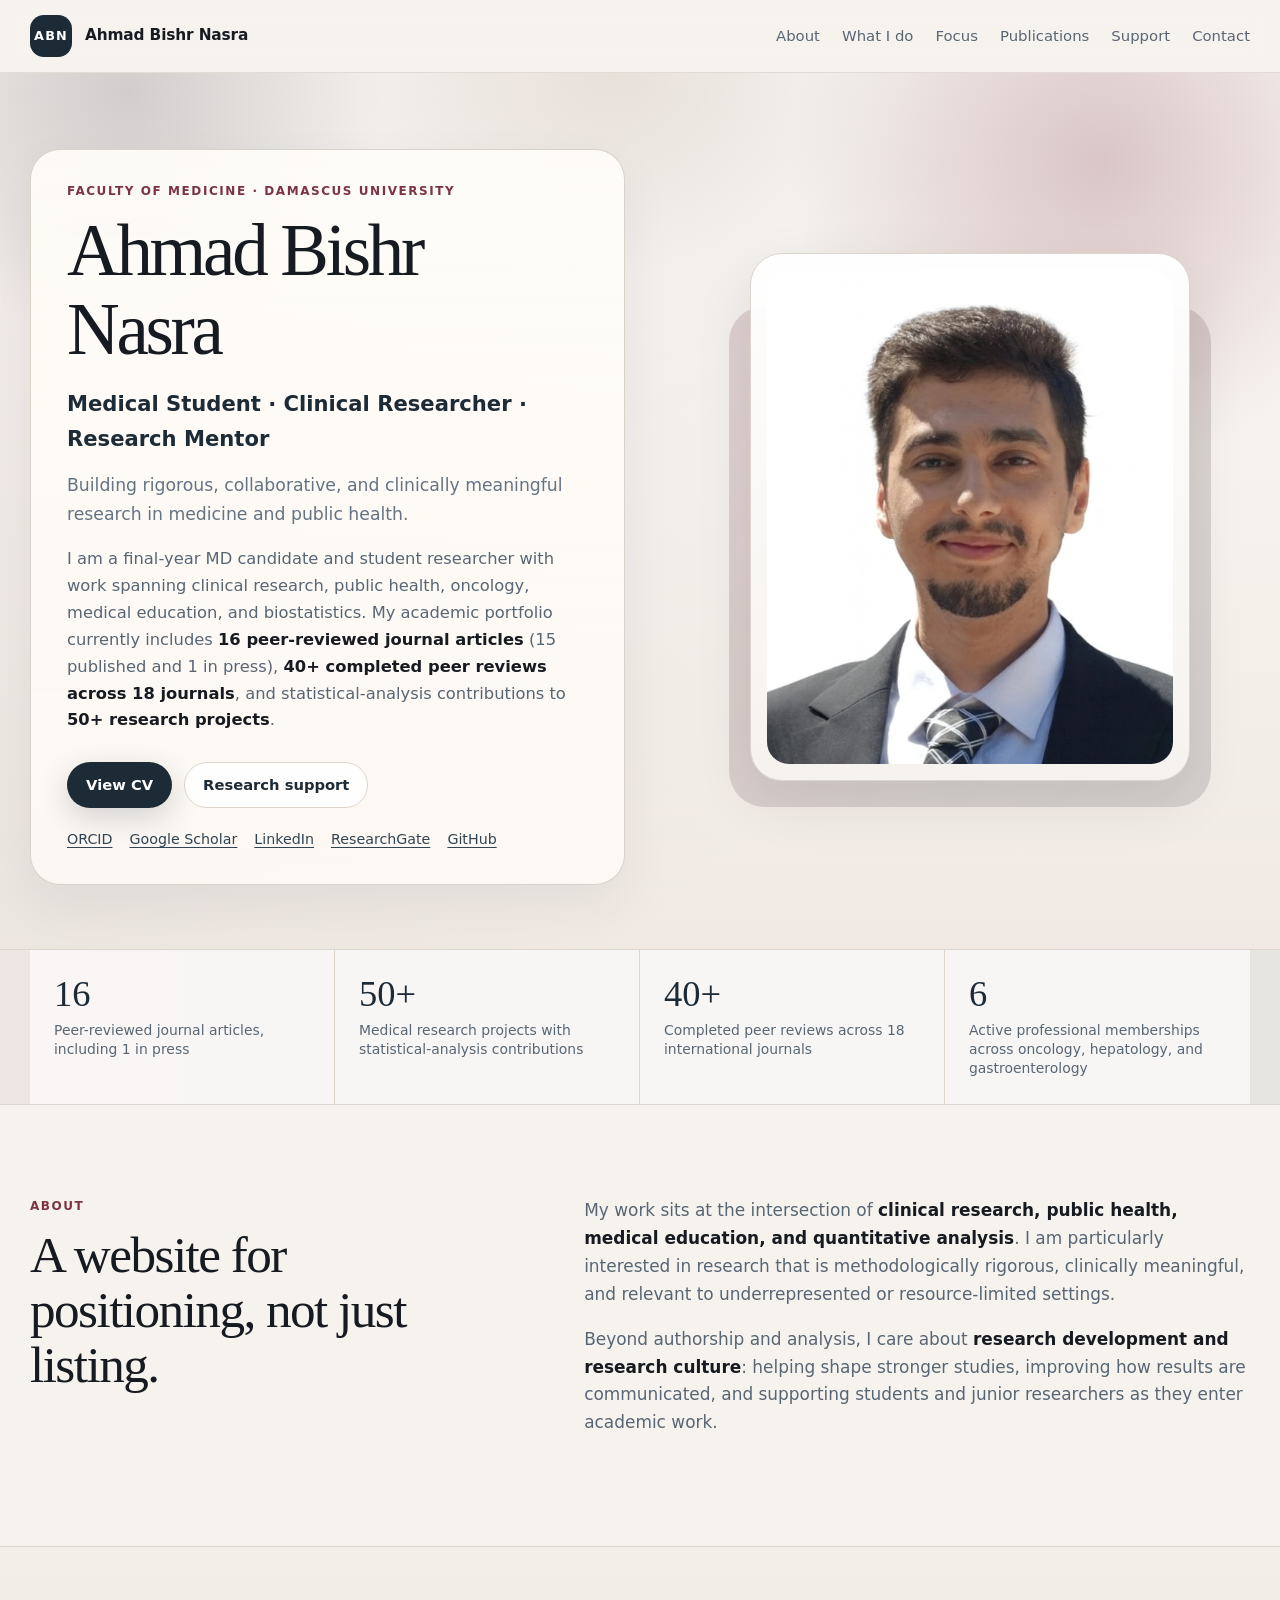
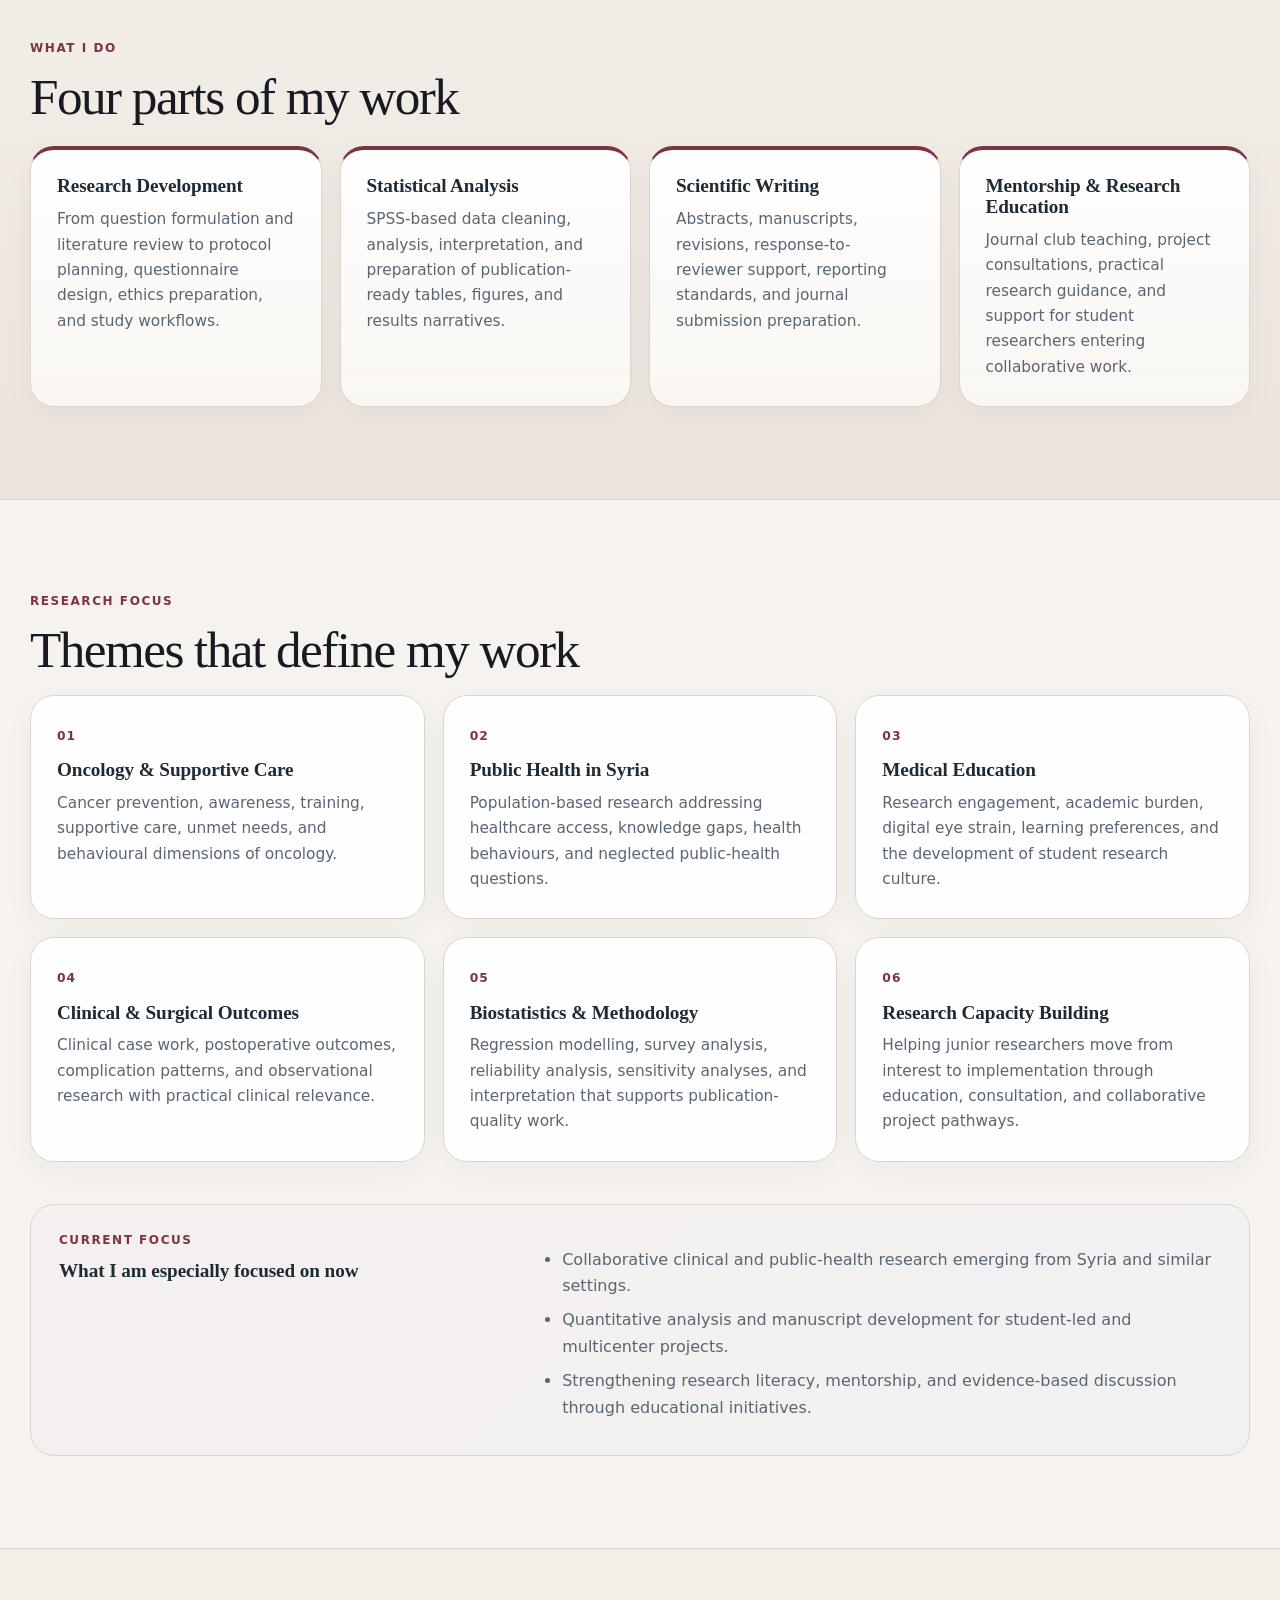
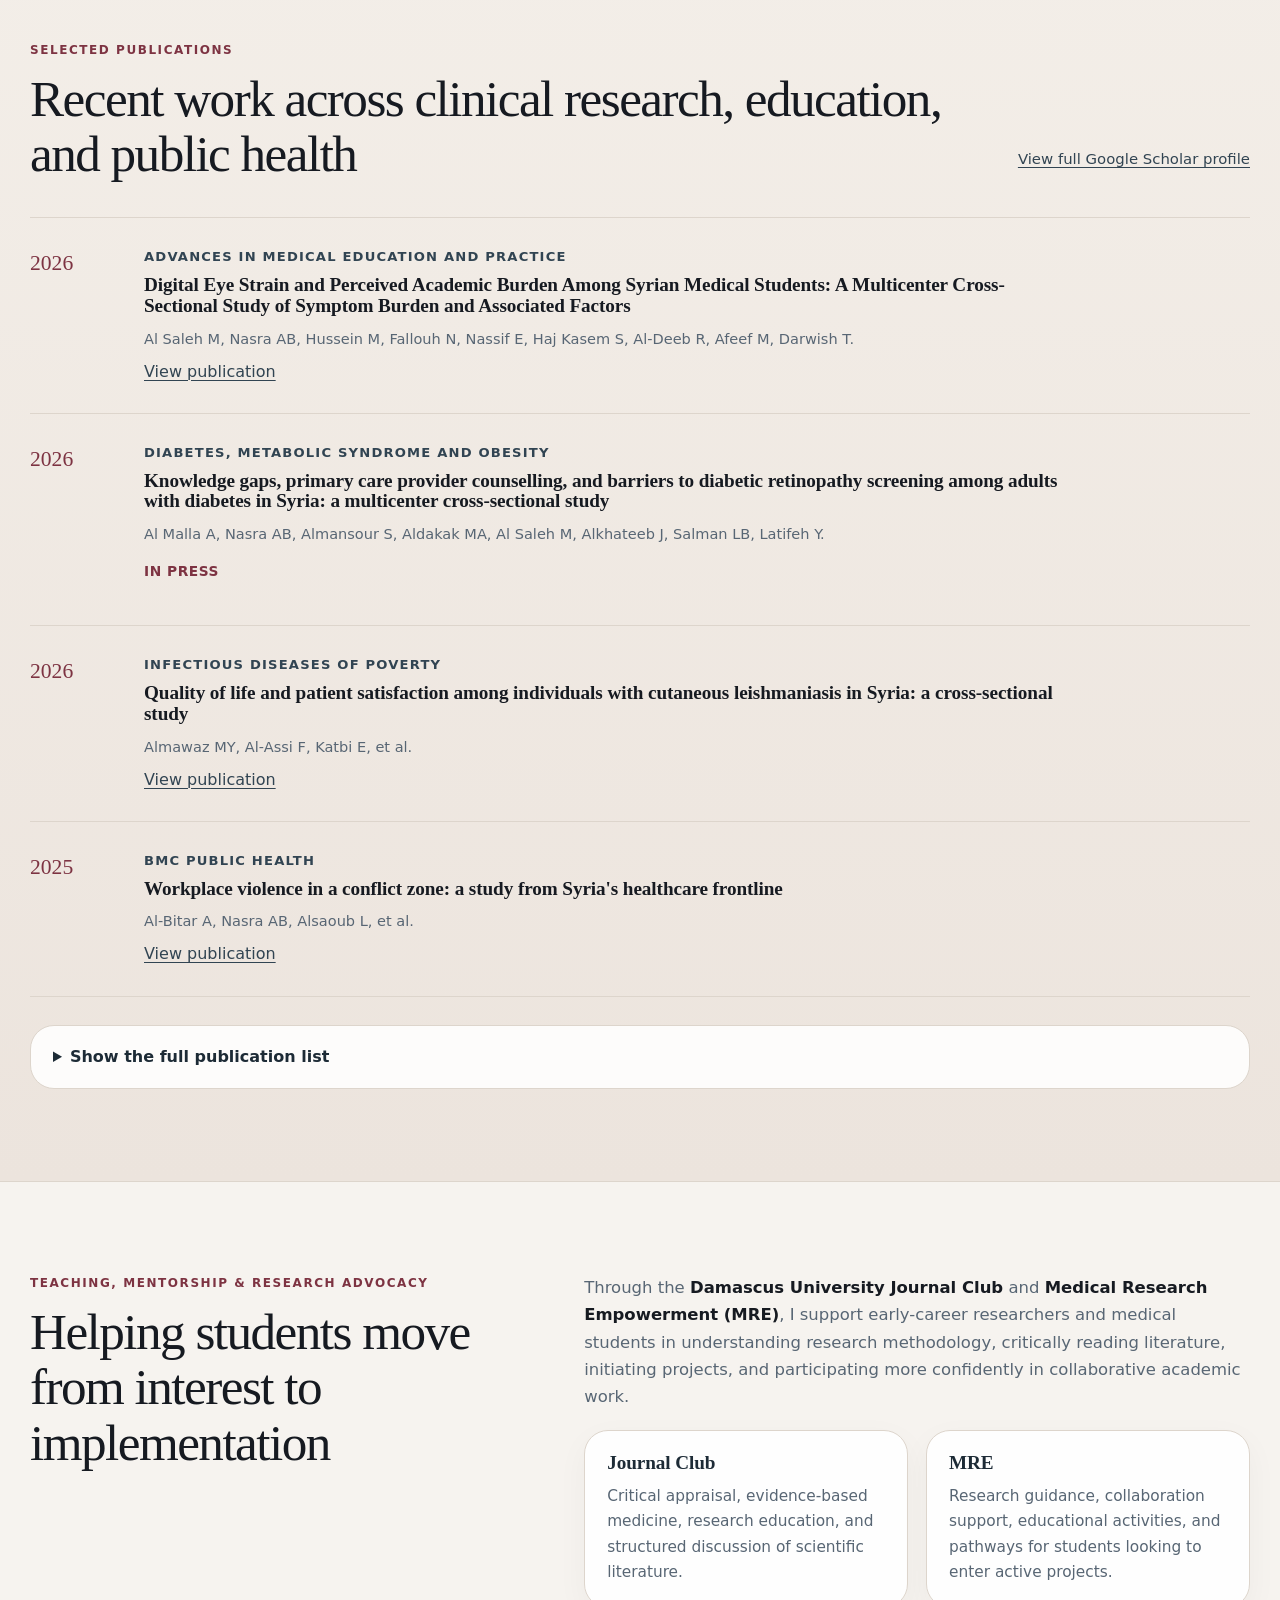
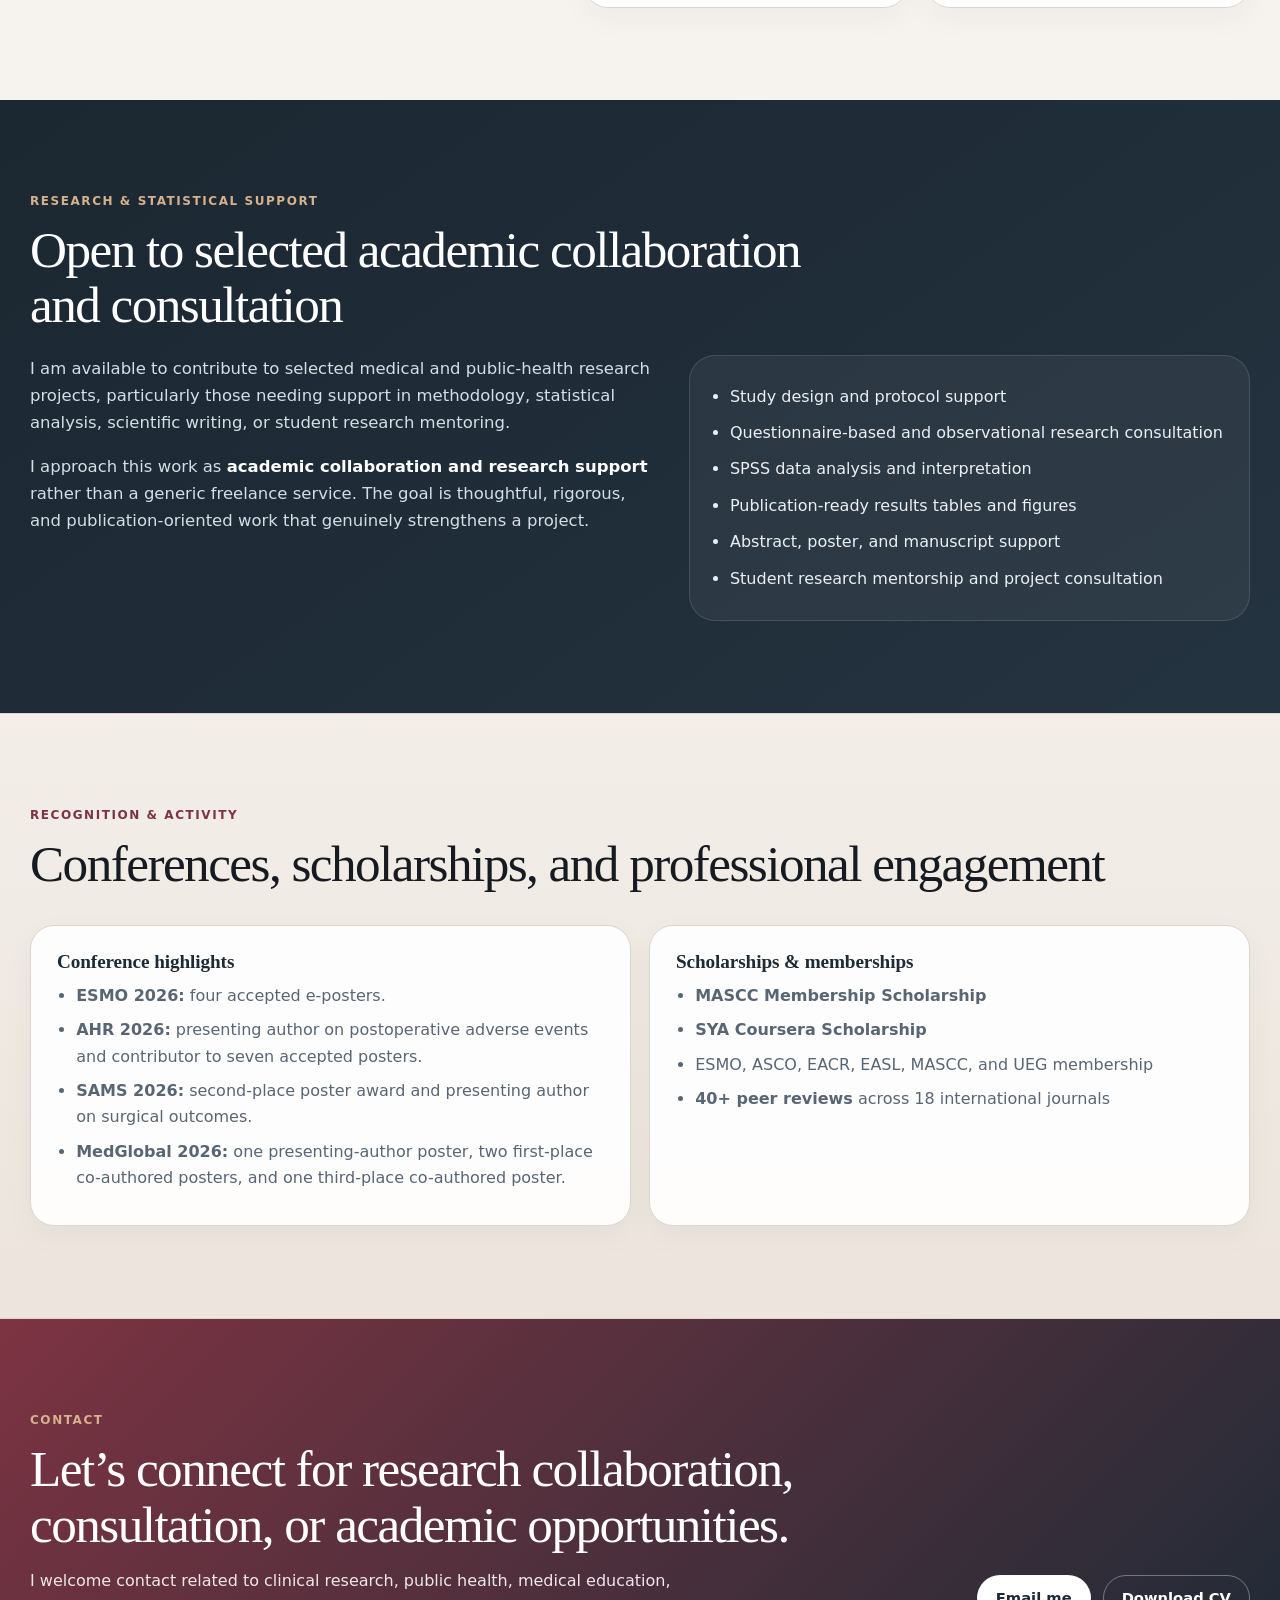
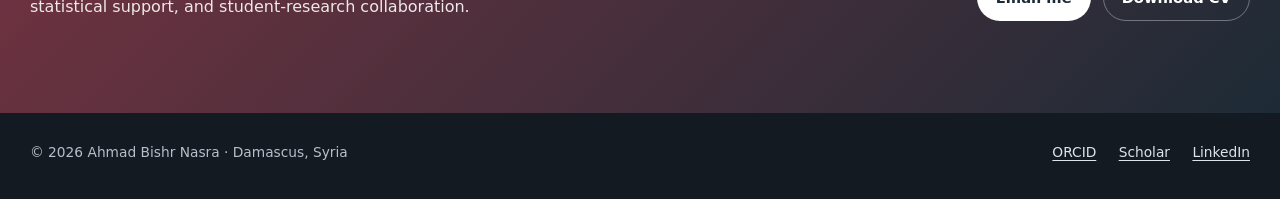
==== commit fcda0b96: "Add files via upload" ====
--- a/index.html
+++ b/index.html
@@ -35,7 +35,7 @@
     "name": "Ahmad Bishr Nasra",
     "description": "Academic profile of Ahmad Bishr Nasra, medical student, clinical researcher, and research mentor at Damascus University.",
     "url": "https://ahmadbishrnasra.github.io/",
-    "dateModified": "2026-08-24",
+    "dateModified": "2026-08-26T11:42:00+03:00",
     "primaryImageOfPage": {
       "@type": "ImageObject",
       "url": "https://ahmadbishrnasra.github.io/assets/ahmad-bishr-nasra.jpg",
--- a/styles.css
+++ b/styles.css
@@ -1,20 +1,20 @@
-
 :root {
   --bg: #f6f3ef;
   --paper: #fffdf9;
-  --soft: #f0ebe5;
+  --soft: #efe8e1;
   --ink: #161a21;
   --navy: #1d2b36;
   --navy-2: #314452;
   --steel: #657383;
   --muted: #586674;
   --accent: #7d3342;
+  --accent-soft: #efe1e4;
   --line: #ddd5cc;
   --radius: 24px;
-  --radius-lg: 34px;
   --shadow: 0 20px 60px rgba(15, 18, 25, 0.09);
   --max: 1220px;
 }
+
 * { box-sizing: border-box; }
 html { scroll-behavior: smooth; }
 body {
@@ -23,6 +23,7 @@
   color: var(--ink);
   background: var(--bg);
   line-height: 1.65;
+  -webkit-font-smoothing: antialiased;
 }
 a { color: inherit; }
 img { max-width: 100%; display: block; }
@@ -34,30 +35,39 @@
   position: sticky;
   top: 0;
   z-index: 30;
-  border-bottom: 1px solid rgba(221, 213, 204, 0.75);
-  background: rgba(246, 243, 239, 0.78);
+  border-bottom: 1px solid rgba(221, 213, 204, 0.78);
+  background: rgba(246, 243, 239, 0.88);
   backdrop-filter: blur(14px);
 }
-.nav-wrap { min-height: 74px; display: flex; align-items: center; justify-content: space-between; gap: 24px; }
+.nav-wrap { min-height: 72px; display: flex; align-items: center; justify-content: space-between; gap: 24px; }
 .brand { display: inline-flex; align-items: center; gap: 13px; text-decoration: none; font-weight: 750; }
 .brand-mark { width: 42px; height: 42px; display: grid; place-items: center; border-radius: 14px; background: var(--navy); color: white; font-size: 0.8rem; letter-spacing: 0.09em; }
 .brand-name { font-size: 0.96rem; letter-spacing: -0.01em; }
-.nav { display: flex; align-items: center; gap: 24px; font-size: 0.94rem; color: var(--muted); }
+.nav { display: flex; align-items: center; gap: 22px; font-size: 0.93rem; color: var(--muted); }
 .nav a { text-decoration: none; }
-.nav a:hover { color: var(--navy); }
+.nav a:hover { color: var(--accent); }
 
 .hero {
-  padding: 86px 0 68px;
+  padding: 76px 0 64px;
   background:
-    radial-gradient(circle at 76% 18%, rgba(125, 51, 66, 0.13), transparent 28%),
-    radial-gradient(circle at 14% 10%, rgba(101, 115, 131, 0.08), transparent 30%),
-    linear-gradient(180deg, #faf8f5 0%, var(--paper) 100%);
+    radial-gradient(42% 60% at 86% 10%, rgba(125, 51, 66, 0.24), transparent 58%),
+    radial-gradient(36% 52% at 10% 2%, rgba(29, 43, 54, 0.16), transparent 56%),
+    radial-gradient(28% 32% at 48% 0%, rgba(214, 199, 188, 0.40), transparent 72%),
+    linear-gradient(135deg, rgba(125, 51, 66, 0.06), rgba(29, 43, 54, 0.03) 34%, transparent 72%),
+    linear-gradient(180deg, #fbf8f4 0%, #f1eae4 100%);
 }
 .hero-grid {
   display: grid;
-  grid-template-columns: minmax(0, 1.12fr) minmax(320px, 0.78fr);
-  gap: clamp(46px, 6vw, 84px);
+  grid-template-columns: minmax(0, 1.03fr) minmax(380px, 0.97fr);
+  gap: clamp(36px, 5vw, 72px);
   align-items: center;
+}
+.hero-copy {
+  background: linear-gradient(180deg, rgba(255, 253, 249, 0.92), rgba(255, 250, 246, 0.84));
+  border: 1px solid rgba(217, 208, 198, 0.95);
+  border-radius: 30px;
+  padding: 32px 36px;
+  box-shadow: 0 20px 52px rgba(18, 32, 47, 0.06);
 }
 .eyebrow, .section-kicker {
   margin: 0 0 10px;
@@ -67,73 +77,54 @@
   text-transform: uppercase;
   font-size: 0.75rem;
 }
-h1, h2, h3 { line-height: 1.1; margin-top: 0; }
-h1 {
-  font-family: Georgia, "Times New Roman", serif;
-  font-size: clamp(3.6rem, 6.5vw, 6rem);
-  letter-spacing: -0.058em;
-  margin-bottom: 18px;
-  max-width: 680px;
-  font-weight: 500;
-}
-h2 {
-  font-family: Georgia, "Times New Roman", serif;
-  font-size: clamp(2.3rem, 4.3vw, 4rem);
-  letter-spacing: -0.04em;
-  margin-bottom: 22px;
-  font-weight: 500;
-}
-h3 { font-size: 1.16rem; letter-spacing: -0.012em; margin-bottom: 10px; }
-.hero-role {
-  font-size: clamp(1.12rem, 2vw, 1.34rem);
-  color: var(--navy);
-  font-weight: 700;
-  margin: 0 0 14px;
-}
-.hero-tagline {
-  margin: 0 0 18px;
-  font-size: 1.12rem;
-  max-width: 700px;
-  color: var(--steel);
-}
-.hero-text { max-width: 700px; font-size: 1.04rem; color: var(--muted); margin-bottom: 28px; }
+h1, h2, h3 { line-height: 1.08; margin-top: 0; font-family: "Times New Roman", Times, serif; }
+h1 { font-size: clamp(3.55rem, 5.7vw, 5.7rem); letter-spacing: -0.045em; margin-bottom: 18px; max-width: 680px; font-weight: 500; }
+h2 { font-size: clamp(2.25rem, 4vw, 3.8rem); letter-spacing: -0.03em; margin-bottom: 22px; font-weight: 500; }
+h3 { font-size: 1.2rem; letter-spacing: -0.005em; margin-bottom: 10px; }
+.hero-role { font-size: clamp(1.08rem, 1.8vw, 1.32rem); color: var(--navy); font-weight: 750; margin: 0 0 14px; }
+.hero-tagline { margin: 0 0 18px; font-size: 1.08rem; max-width: 700px; color: var(--steel); }
+.hero-text { max-width: 700px; font-size: 1.02rem; color: var(--muted); margin-bottom: 28px; }
 .hero-text strong { color: var(--ink); }
 .hero-actions, .profile-links, .contact-actions { display: flex; flex-wrap: wrap; gap: 12px; align-items: center; }
-.button {
-  display: inline-flex; align-items: center; justify-content: center;
-  min-height: 48px; padding: 0 18px; border-radius: 999px; text-decoration: none;
-  font-weight: 780; font-size: 0.92rem; border: 1px solid transparent; transition: 0.18s ease;
-}
+.button { display: inline-flex; align-items: center; justify-content: center; min-height: 46px; padding: 0 18px; border-radius: 999px; text-decoration: none; font-weight: 780; font-size: 0.92rem; border: 1px solid transparent; transition: 0.18s ease; }
 .button:hover { transform: translateY(-1px); }
 .primary { background: var(--navy); color: white; box-shadow: 0 10px 30px rgba(29,43,54,0.18); }
-.secondary { border-color: var(--line); background: rgba(255,255,255,0.82); color: var(--navy); }
-.profile-links { margin-top: 22px; gap: 18px; font-size: 0.9rem; color: var(--navy-2); }
+.secondary { border-color: var(--line); background: rgba(255,255,255,0.88); color: var(--navy); }
+.profile-links { margin-top: 20px; gap: 17px; font-size: 0.89rem; color: var(--navy-2); }
 .profile-links a, .text-link, .publication a, .footer a { color: var(--navy-2); text-underline-offset: 3px; text-decoration-thickness: 1px; }
-.portrait-shell { position: relative; }
+
+.portrait-shell { position: relative; display: flex; justify-content: center; align-items: center; }
 .portrait-shell::before {
   content: "";
   position: absolute;
-  inset: 8% 8% -6% auto;
-  width: 84%; height: 96%;
+  inset: 10% 7% -5% 7%;
+  border-radius: 36px;
+  background:
+    linear-gradient(135deg, rgba(125,51,66,0.18), rgba(29,43,54,0.14)),
+    radial-gradient(circle at 20% 20%, rgba(255,255,255,0.24), transparent 45%);
+}
+.portrait-card {
+  position: relative;
+  width: min(100%, 440px);
+  aspect-ratio: 5 / 6;
+  background: linear-gradient(180deg, rgba(255,255,255,0.97), rgba(248,245,241,0.93));
+  border: 1px solid var(--line);
   border-radius: 32px;
-  background: linear-gradient(180deg, rgba(125,51,66,0.08), rgba(29,43,54,0.10));
-  filter: blur(0.3px);
-}
-.portrait-card {
-  position: relative; width: 100%; max-width: 390px; justify-self: end; background: white;
-  border: 1px solid var(--line); border-radius: 30px; overflow: hidden; box-shadow: var(--shadow);
-}
-.portrait-card img { width: 100%; aspect-ratio: 4 / 5; object-fit: cover; object-position: center 18%; }
-
-.metrics { border-top: 1px solid var(--line); border-bottom: 1px solid var(--line); background: rgba(255,255,255,0.55); }
+  overflow: hidden;
+  box-shadow: var(--shadow);
+  padding: 16px;
+}
+.portrait-card img { width: 100%; height: 100%; border-radius: 22px; object-fit: cover; object-position: center 18%; }
+
+.metrics { border-top: 1px solid var(--line); border-bottom: 1px solid var(--line); background: linear-gradient(90deg, rgba(125,51,66,0.07), rgba(29,43,54,0.07)); }
 .metrics-grid { display: grid; grid-template-columns: repeat(4, 1fr); }
-.metrics article { padding: 26px 24px; border-right: 1px solid var(--line); }
+.metrics article { padding: 26px 24px; border-right: 1px solid var(--line); background: rgba(255,255,255,0.66); }
 .metrics article:last-child { border-right: 0; }
-.metrics strong { display: block; color: var(--navy); font-family: Georgia, "Times New Roman", serif; font-size: 2.26rem; font-weight: 500; line-height: 1; margin-bottom: 9px; }
-.metrics span { color: var(--muted); font-size: 0.88rem; line-height: 1.35; display: block; }
-
-.section { padding: 96px 0; }
-.section-soft { background: var(--soft); border-top: 1px solid var(--line); border-bottom: 1px solid var(--line); }
+.metrics strong { display: block; color: var(--navy); font-family: "Times New Roman", Times, serif; font-size: 2.28rem; font-weight: 500; line-height: 1; margin-bottom: 9px; }
+.metrics span { color: var(--muted); font-size: 0.87rem; line-height: 1.35; display: block; }
+
+.section { padding: 92px 0; }
+.section-soft { background: linear-gradient(180deg, #f3eee8 0%, #ece4dd 100%); border-top: 1px solid var(--line); border-bottom: 1px solid var(--line); }
 .split-intro, .two-col { display: grid; grid-template-columns: 0.84fr 1.16fr; gap: 72px; align-items: start; }
 .prose { font-size: 1.03rem; color: var(--muted); }
 .large-prose p { font-size: 1.06rem; }
@@ -142,27 +133,21 @@
 .cards { display: grid; gap: 18px; }
 .work-grid { grid-template-columns: repeat(4, 1fr); }
 .focus-grid { grid-template-columns: repeat(3, 1fr); margin-top: 18px; }
-.card {
-  background: rgba(255,255,255,0.92); border: 1px solid var(--line); border-radius: var(--radius);
-  padding: 26px; box-shadow: 0 10px 32px rgba(18, 32, 47, 0.04);
-}
+.card { background: rgba(255,255,255,0.92); border: 1px solid var(--line); border-radius: var(--radius); padding: 26px; box-shadow: 0 10px 32px rgba(18, 32, 47, 0.04); }
 .card h3 { color: var(--navy); }
 .card p { margin: 0; color: var(--muted); font-size: 0.96rem; }
-.feature-card { background: linear-gradient(180deg, rgba(255,255,255,0.98), rgba(250,247,243,0.96)); }
+.feature-card { border-top: 4px solid var(--accent); background: linear-gradient(180deg, rgba(255,255,255,0.98), rgba(250,247,243,0.96)); }
 .section-heading-row { display: flex; justify-content: space-between; gap: 30px; align-items: end; margin-bottom: 8px; }
 .section-heading-row h2 { margin-bottom: 0; }
 .text-link { white-space: nowrap; margin-bottom: 10px; font-size: 0.93rem; }
 .tag { display: inline-flex; margin-bottom: 14px; color: var(--accent); font-size: 0.77rem; font-weight: 800; letter-spacing: 0.08em; text-transform: uppercase; }
-.current-focus {
-  margin-top: 42px; display: grid; grid-template-columns: 0.8fr 1.2fr; gap: 32px; align-items: start;
-  background: rgba(255,255,255,0.72); border: 1px solid var(--line); border-radius: var(--radius); padding: 26px 28px;
-}
+.current-focus { margin-top: 42px; display: grid; grid-template-columns: 0.8fr 1.2fr; gap: 32px; align-items: start; background: linear-gradient(135deg, rgba(125,51,66,0.06), rgba(29,43,54,0.05)), rgba(255,255,255,0.78); border: 1px solid var(--line); border-radius: var(--radius); padding: 26px 28px; }
 .current-focus h3 { color: var(--navy); margin-bottom: 0; }
 .clean-list { margin: 8px 0 0; padding-left: 1.2rem; color: var(--muted); }
 .clean-list li { margin: 8px 0; }
 .publication-list { margin-top: 36px; border-top: 1px solid var(--line); }
 .publication { display: grid; grid-template-columns: 88px 1fr; gap: 26px; padding: 28px 0; border-bottom: 1px solid var(--line); }
-.pub-year { font-family: Georgia, "Times New Roman", serif; color: var(--accent); font-size: 1.35rem; }
+.pub-year { font-family: "Times New Roman", Times, serif; color: var(--accent); font-size: 1.35rem; }
 .pub-journal { margin: 0 0 7px; color: var(--navy-2); font-size: 0.82rem; text-transform: uppercase; letter-spacing: 0.09em; font-weight: 800; }
 .publication h3 { margin-bottom: 10px; max-width: 920px; }
 .pub-authors { margin: 0 0 8px; color: var(--muted); font-size: 0.91rem; }
@@ -181,9 +166,7 @@
 .support-grid { display: grid; grid-template-columns: 1.05fr 0.95fr; gap: 38px; align-items: start; }
 .support-prose p { color: #d6dee5; }
 .support-prose strong { color: white; }
-.support-list-wrap {
-  background: rgba(255,255,255,0.05); border: 1px solid rgba(255,255,255,0.12); border-radius: 26px; padding: 18px 22px;
-}
+.support-list-wrap { background: rgba(255,255,255,0.05); border: 1px solid rgba(255,255,255,0.12); border-radius: 26px; padding: 18px 22px; }
 .support-list { margin: 0; padding-left: 1.15rem; color: #ebeff3; }
 .support-list li { margin: 10px 0; }
 .conference-grid { grid-template-columns: repeat(2, 1fr); margin-top: 34px; }
@@ -199,17 +182,20 @@
 .footer a { color: #dce4ea; margin-left: 18px; }
 
 @media (max-width: 1080px) {
-  .nav { gap: 16px; font-size: 0.88rem; }
-  .work-grid { grid-template-columns: repeat(2, 1fr); }
-  .focus-grid { grid-template-columns: repeat(2, 1fr); }
-  .current-focus { grid-template-columns: 1fr; }
-  .support-grid { grid-template-columns: 1fr; }
-}
+  .nav { gap: 15px; font-size: 0.87rem; }
+  .hero-grid { grid-template-columns: minmax(0, 1fr) minmax(360px, 0.92fr); gap: 32px; }
+  .hero-copy { padding: 28px 30px; }
+  .work-grid, .focus-grid { grid-template-columns: repeat(2, 1fr); }
+  .current-focus, .support-grid { grid-template-columns: 1fr; }
+}
+
 @media (max-width: 900px) {
   .nav { display: none; }
-  .hero { padding-top: 58px; }
-  .hero-grid, .split-intro, .two-col { grid-template-columns: 1fr; gap: 38px; }
-  .portrait-card { max-width: 420px; justify-self: start; }
+  .hero { padding: 48px 0 50px; }
+  .hero-grid, .split-intro, .two-col { grid-template-columns: 1fr; gap: 34px; }
+  .hero-copy { padding: 28px 28px; }
+  .portrait-shell { order: 2; }
+  .portrait-card { width: min(100%, 500px); max-width: 500px; aspect-ratio: 5 / 5.8; }
   .metrics-grid { grid-template-columns: repeat(2, 1fr); }
   .metrics article:nth-child(2) { border-right: 0; }
   .metrics article:nth-child(-n+2) { border-bottom: 1px solid var(--line); }
@@ -217,28 +203,62 @@
   .conference-grid, .mini-grid { grid-template-columns: 1fr; }
   .contact-box { align-items: start; flex-direction: column; }
 }
+
 @media (max-width: 620px) {
-  .wrap { width: min(calc(100% - 28px), var(--max)); }
+  .wrap { width: min(calc(100% - 24px), var(--max)); }
   .site-header { position: static; }
-  .nav-wrap { min-height: 64px; }
-  .brand-name { display: none; }
-  .hero { padding: 46px 0 46px; }
-  h1 { font-size: clamp(3.3rem, 16vw, 4.9rem); }
-  .hero-role { font-size: 1.06rem; }
-  .hero-tagline, .hero-text { font-size: 1rem; }
-  .section { padding: 72px 0; }
-  .metrics-grid, .work-grid, .focus-grid { grid-template-columns: 1fr; }
-  .metrics article { border-right: 0; border-bottom: 1px solid var(--line); }
-  .metrics article:last-child { border-bottom: 0; }
-  .publication { grid-template-columns: 1fr; gap: 8px; }
+  .nav-wrap { min-height: 62px; }
+  .brand-name { display: inline; font-size: 0.84rem; }
+  .brand-mark { width: 38px; height: 38px; border-radius: 12px; font-size: 0.72rem; }
+  .hero { padding: 26px 0 36px; }
+  .hero-grid { gap: 22px; }
+  .hero-copy { padding: 22px 20px; border-radius: 22px; background: linear-gradient(180deg, rgba(255,253,249,0.94), rgba(255,250,246,0.88)); }
+  h1 { font-size: clamp(2.9rem, 14vw, 4rem); margin-bottom: 14px; letter-spacing: -0.035em; }
+  h2 { font-size: clamp(2.05rem, 10vw, 3rem); }
+  h3 { font-size: 1.12rem; }
+  .eyebrow, .section-kicker { font-size: 0.67rem; letter-spacing: 0.11em; }
+  .hero-role { font-size: 1rem; line-height: 1.45; }
+  .hero-tagline, .hero-text { font-size: 0.95rem; }
+  .hero-actions { gap: 9px; }
+  .button { min-height: 44px; padding: 0 15px; font-size: 0.86rem; }
+  .profile-links { gap: 12px 15px; font-size: 0.82rem; }
+  .portrait-card { width: 100%; max-width: 430px; margin: 0 auto; aspect-ratio: 5 / 5.8; padding: 10px; border-radius: 24px; }
+  .portrait-card img { border-radius: 17px; object-position: center 18%; }
+  .metrics-grid { grid-template-columns: repeat(2, 1fr); }
+  .metrics article { padding: 20px 16px; border-bottom: 1px solid var(--line); }
+  .metrics article:nth-child(odd) { border-right: 1px solid var(--line); }
+  .metrics article:nth-child(even) { border-right: 0; }
+  .metrics article:nth-last-child(-n+2) { border-bottom: 0; }
+  .metrics strong { font-size: 2rem; }
+  .metrics span { font-size: 0.78rem; }
+  .section { padding: 64px 0; }
+  .work-grid, .focus-grid { grid-template-columns: 1fr; }
+  .card { padding: 22px 20px; border-radius: 20px; }
+  .current-focus { padding: 22px 20px; }
+  .publication { grid-template-columns: 1fr; gap: 8px; padding: 24px 0; }
   .pub-year { font-size: 1.05rem; }
+  .more-publications { padding: 16px 18px; }
+  .support-list-wrap { padding: 16px 18px; }
+  .contact-actions { width: 100%; }
+  .contact-actions .button { flex: 1 1 150px; }
   .footer-grid { flex-direction: column; align-items: flex-start; }
-  .footer a { margin-left: 0; margin-right: 16px; }
-}
+  .footer a { margin-left: 0; margin-right: 14px; }
+}
+
+@media (max-width: 390px) {
+  .wrap { width: min(calc(100% - 18px), var(--max)); }
+  .brand-name { font-size: 0.78rem; }
+  h1 { font-size: 2.7rem; }
+  .hero-copy { padding: 20px 17px; }
+  .profile-links { font-size: 0.78rem; }
+  .metrics-grid { grid-template-columns: 1fr; }
+  .metrics article { border-right: 0 !important; border-bottom: 1px solid var(--line) !important; }
+  .metrics article:last-child { border-bottom: 0 !important; }
+}
+
 @media print {
   .site-header, .hero-actions, .profile-links, .contact, .footer { display: none; }
   body { background: white; }
-  .section, .hero { padding: 28px 0; }
+  .section, .hero { padding: 28px 0; background: white; }
   .section-dark { color: black; background: white; }
-  .section-dark h2 { color: black; }
-}
+}
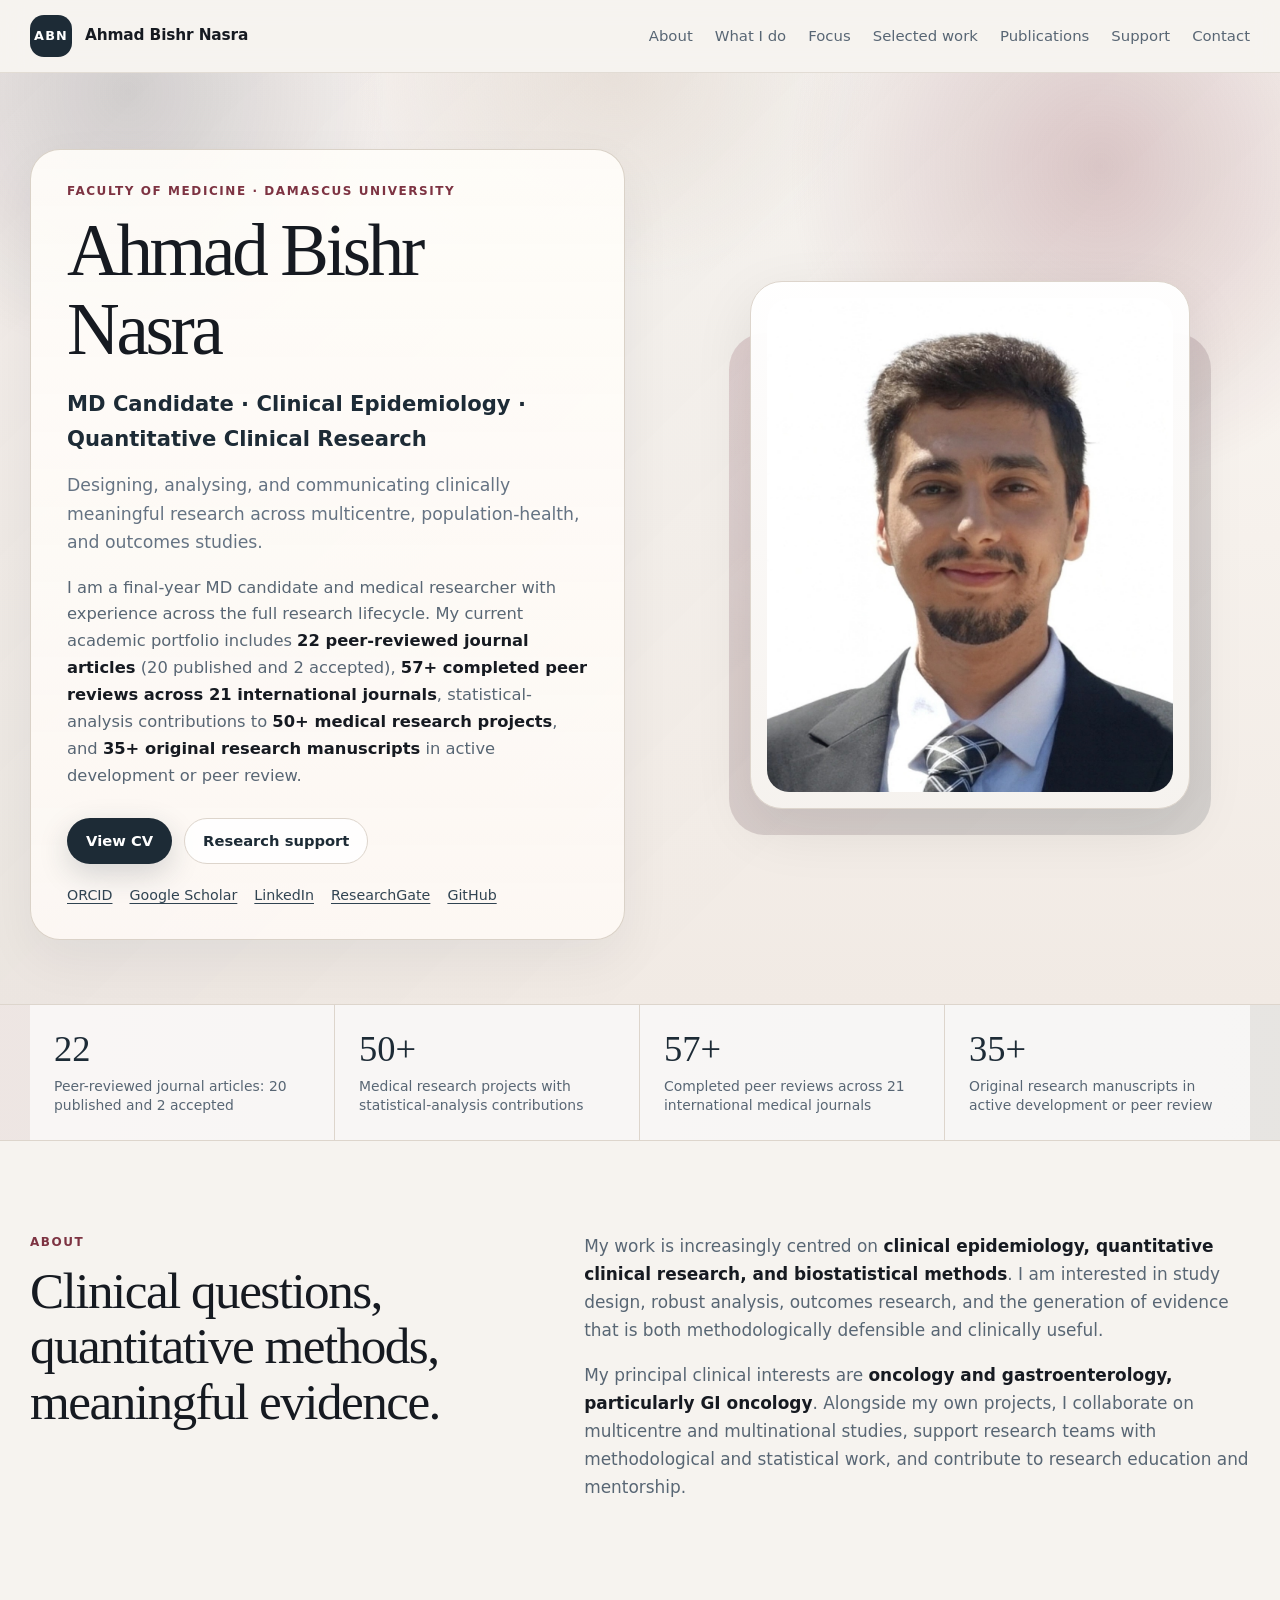
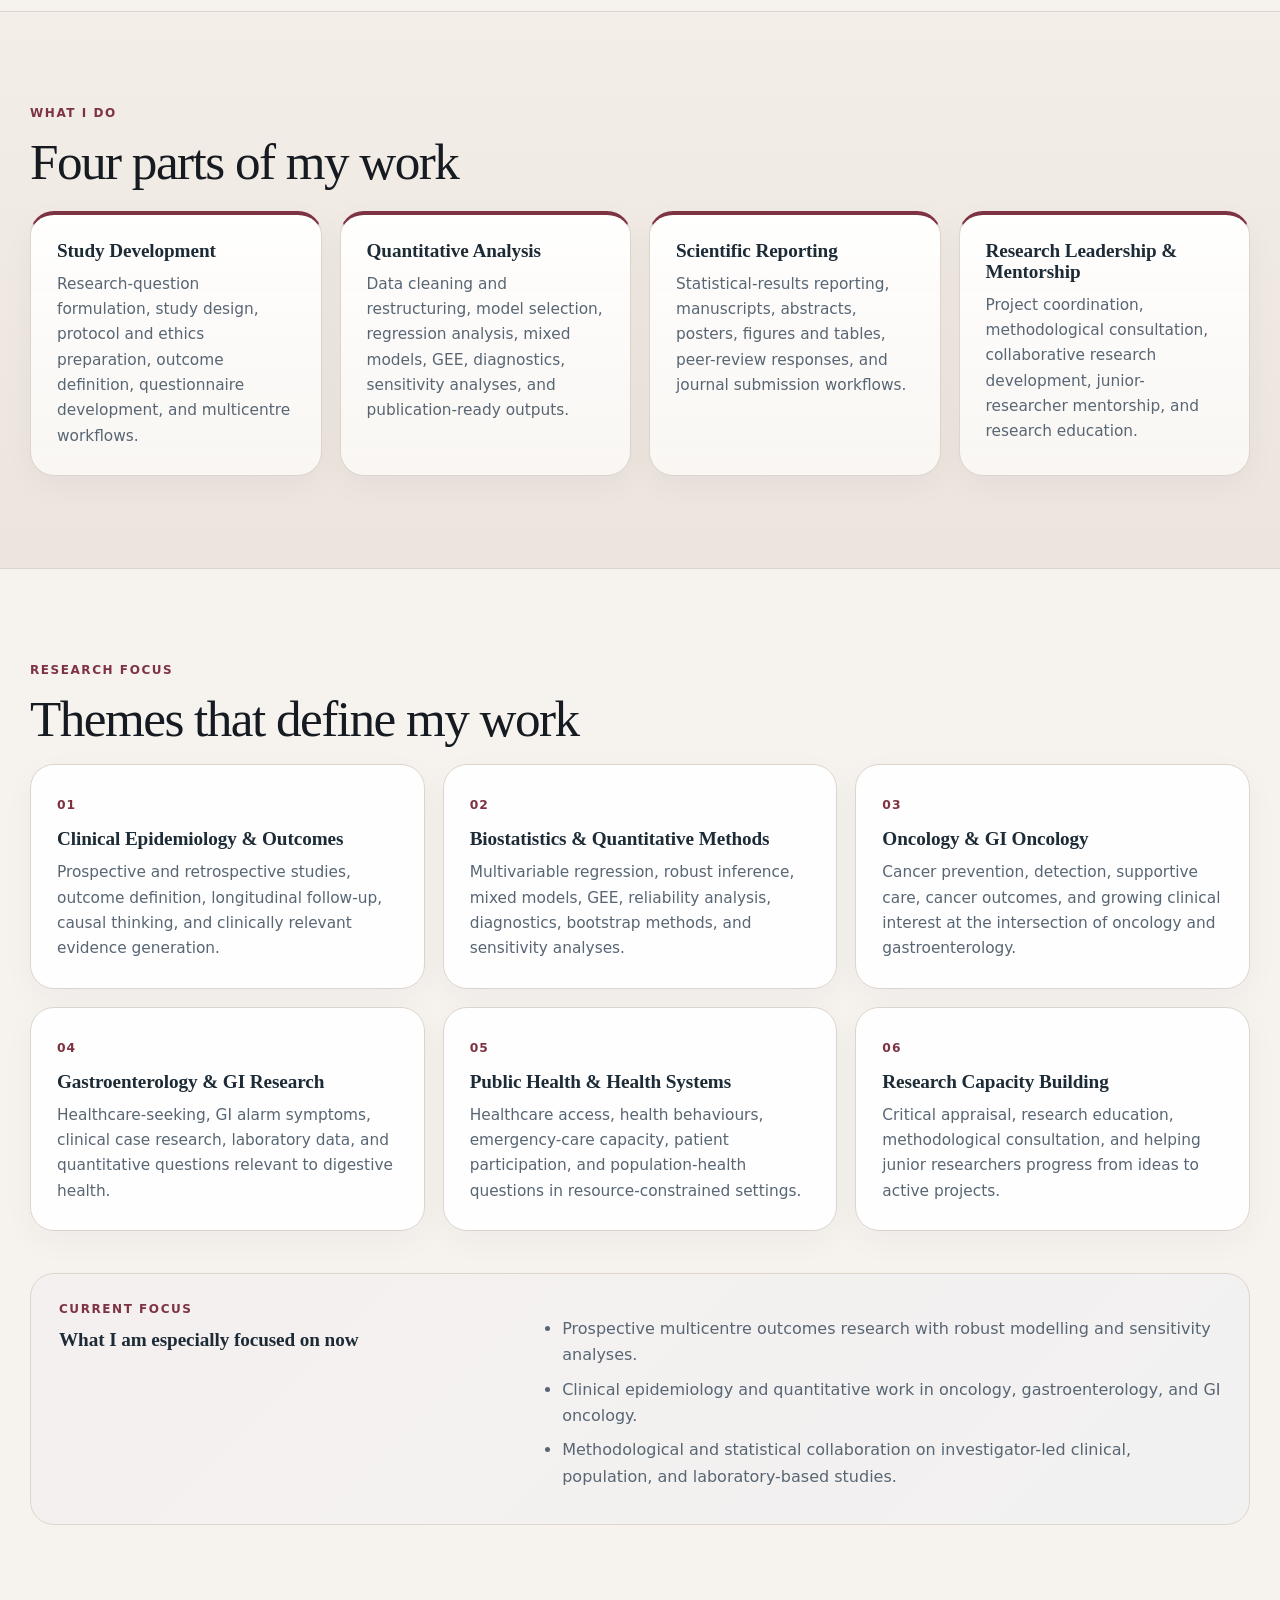
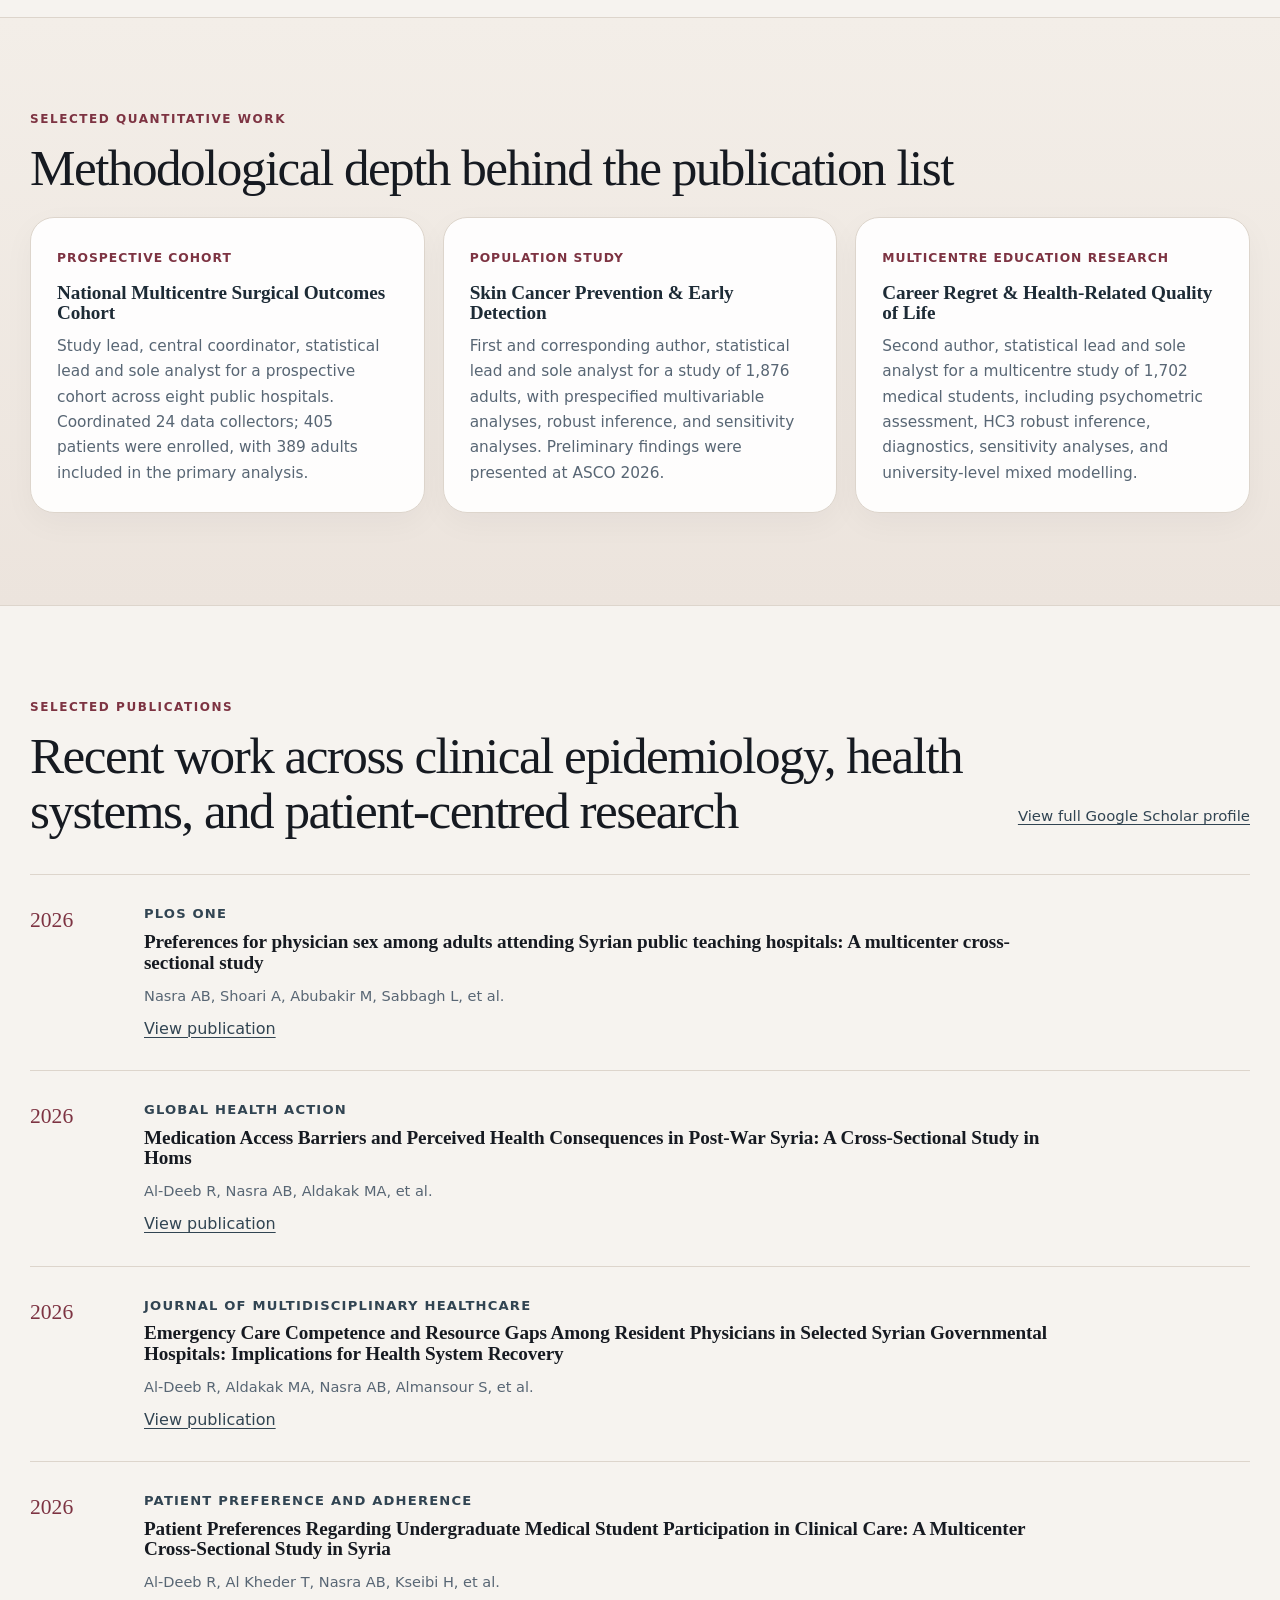
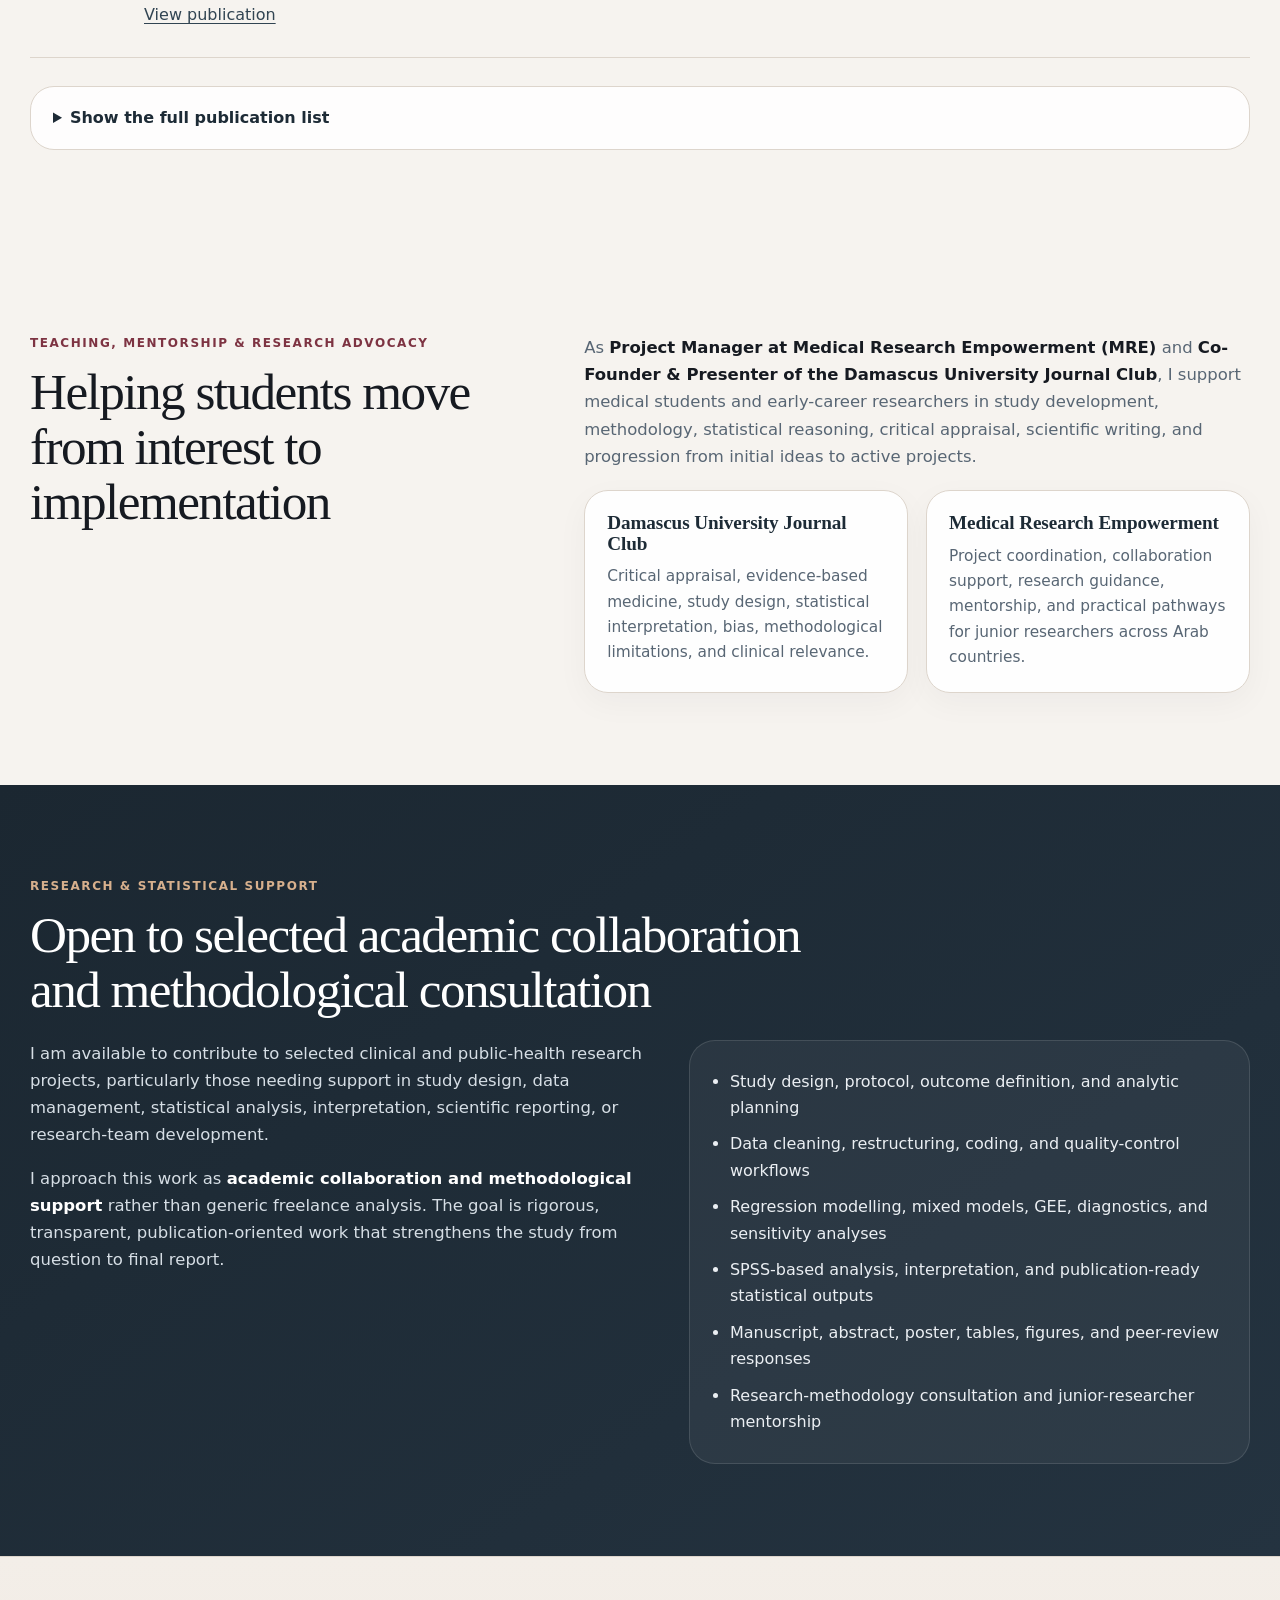
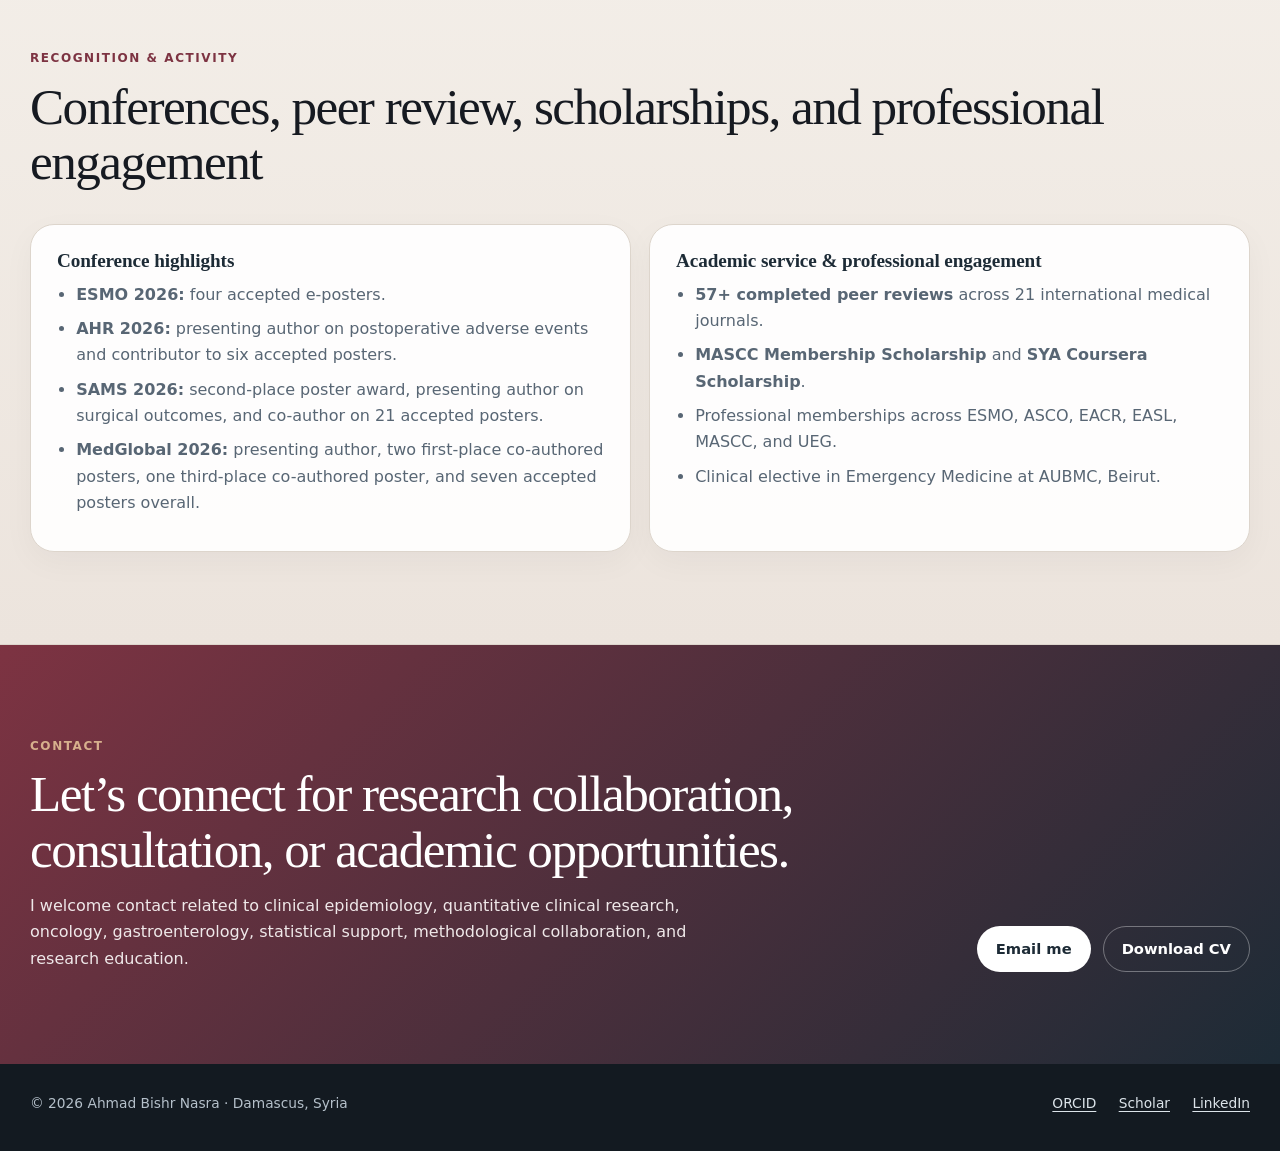
==== commit 84cf54a4: "Add files via upload" ====
--- a/index.html
+++ b/index.html
@@ -3,8 +3,8 @@
 <head>
   <meta charset="utf-8" />
   <meta name="viewport" content="width=device-width, initial-scale=1" />
-  <title>Ahmad Bishr Nasra | Medical Student, Clinical Researcher & Research Mentor</title>
-  <meta name="description" content="Ahmad Bishr Nasra is a final-year MD candidate at Damascus University, clinical researcher, and research mentor working across public health, oncology, medical education, clinical research, and biostatistics." />
+  <title>Ahmad Bishr Nasra | Clinical Epidemiology & Quantitative Clinical Research</title>
+  <meta name="description" content="Ahmad Bishr Nasra is a final-year MD candidate at Damascus University focused on clinical epidemiology and quantitative clinical research, with work in biostatistics, outcomes research, oncology, gastroenterology, and research methodology." />
   <meta name="author" content="Ahmad Bishr Nasra" />
   <meta name="robots" content="index,follow,max-image-preview:large" />
   <meta name="theme-color" content="#1d2b36" />
@@ -12,80 +12,83 @@
 
   <meta property="og:type" content="profile" />
   <meta property="og:url" content="https://ahmadbishrnasra.github.io/" />
-  <meta property="og:title" content="Ahmad Bishr Nasra | Medical Student, Clinical Researcher & Research Mentor" />
-  <meta property="og:description" content="Final-year MD candidate at Damascus University with active work in clinical research, public health, oncology, medical education, biostatistics, and student research mentorship." />
-  <meta property="og:image" content="https://ahmadbishrnasra.github.io/assets/social-card.png" />
-  <meta property="og:image:alt" content="Ahmad Bishr Nasra — Medical Student, Clinical Researcher, and Research Mentor" />
+  <meta property="og:title" content="Ahmad Bishr Nasra | Clinical Epidemiology & Quantitative Clinical Research" />
+  <meta property="og:description" content="Final-year MD candidate and medical researcher focused on clinical epidemiology, quantitative clinical research, biostatistics, outcomes research, oncology, and gastroenterology." />
+  <meta property="og:image" content="https://ahmadbishrnasra.github.io/assets/social-card.png?v=20260926" />
+  <meta property="og:image:alt" content="Ahmad Bishr Nasra — Clinical Epidemiology and Quantitative Clinical Research" />
   <meta property="profile:first_name" content="Ahmad Bishr" />
   <meta property="profile:last_name" content="Nasra" />
 
   <meta name="twitter:card" content="summary_large_image" />
-  <meta name="twitter:title" content="Ahmad Bishr Nasra | Medical Student, Clinical Researcher & Research Mentor" />
-  <meta name="twitter:description" content="Medical student and clinical researcher at Damascus University working in public health, oncology, medical education, and biostatistics." />
-  <meta name="twitter:image" content="https://ahmadbishrnasra.github.io/assets/social-card.png" />
-  <meta name="twitter:image:alt" content="Ahmad Bishr Nasra — Medical Student, Clinical Researcher, and Research Mentor" />
+  <meta name="twitter:title" content="Ahmad Bishr Nasra | Clinical Epidemiology & Quantitative Clinical Research" />
+  <meta name="twitter:description" content="MD candidate at Damascus University focused on clinical epidemiology, quantitative clinical research, biostatistics, outcomes research, oncology, and gastroenterology." />
+  <meta name="twitter:image" content="https://ahmadbishrnasra.github.io/assets/social-card.png?v=20260926" />
+  <meta name="twitter:image:alt" content="Ahmad Bishr Nasra — Clinical Epidemiology and Quantitative Clinical Research" />
 
   <link rel="icon" href="assets/favicon.svg" type="image/svg+xml" />
   <link rel="stylesheet" href="styles.css" />
 
   <script type="application/ld+json">
-  {
+{
     "@context": "https://schema.org",
     "@type": "ProfilePage",
     "name": "Ahmad Bishr Nasra",
-    "description": "Academic profile of Ahmad Bishr Nasra, medical student, clinical researcher, and research mentor at Damascus University.",
+    "description": "Academic profile of Ahmad Bishr Nasra, final-year MD candidate and medical researcher focused on clinical epidemiology and quantitative clinical research at Damascus University.",
     "url": "https://ahmadbishrnasra.github.io/",
-    "dateModified": "2026-08-26T11:42:00+03:00",
+    "dateModified": "2026-09-26T01:32:00+03:00",
     "primaryImageOfPage": {
-      "@type": "ImageObject",
-      "url": "https://ahmadbishrnasra.github.io/assets/ahmad-bishr-nasra.jpg",
-      "contentUrl": "https://ahmadbishrnasra.github.io/assets/ahmad-bishr-nasra.jpg",
-      "name": "Ahmad Bishr Nasra",
-      "caption": "Professional portrait of Ahmad Bishr Nasra",
-      "representativeOfPage": true
-    },
-    "mainEntity": {
-      "@type": "Person",
-      "name": "Ahmad Bishr Nasra",
-      "givenName": "Ahmad Bishr",
-      "familyName": "Nasra",
-      "jobTitle": "Medical Student, Clinical Researcher, and Research Mentor",
-      "email": "mailto:ahmadbishrnasra@gmail.com",
-      "image": {
         "@type": "ImageObject",
         "url": "https://ahmadbishrnasra.github.io/assets/ahmad-bishr-nasra.jpg",
         "contentUrl": "https://ahmadbishrnasra.github.io/assets/ahmad-bishr-nasra.jpg",
         "name": "Ahmad Bishr Nasra",
         "caption": "Professional portrait of Ahmad Bishr Nasra",
         "representativeOfPage": true
-      },
-      "url": "https://ahmadbishrnasra.github.io/",
-      "identifier": "https://orcid.org/0009-0002-8243-9385",
-      "affiliation": {
-        "@type": "CollegeOrUniversity",
-        "name": "Damascus University",
-        "department": "Faculty of Medicine"
-      },
-      "sameAs": [
-        "https://orcid.org/0009-0002-8243-9385",
-        "https://scholar.google.com/citations?user=wnWyQ7wAAAAJ&hl=en",
-        "https://www.linkedin.com/in/ahmad-bishr-nasra",
-        "https://www.researchgate.net/profile/Ahmad-Bishr-Nasra",
-        "https://github.com/ahmadbishrnasra"
-      ],
-      "knowsAbout": [
-        "Clinical research",
-        "Public health",
-        "Oncology",
-        "Medical education",
-        "Biostatistics",
-        "Research methodology",
-        "Scientific writing",
-        "Student research mentorship",
-        "Population health"
-      ]
+    },
+    "mainEntity": {
+        "@type": "Person",
+        "name": "Ahmad Bishr Nasra",
+        "givenName": "Ahmad Bishr",
+        "familyName": "Nasra",
+        "jobTitle": "MD Candidate and Medical Researcher",
+        "email": "mailto:ahmadbishrnasra@gmail.com",
+        "image": {
+            "@type": "ImageObject",
+            "url": "https://ahmadbishrnasra.github.io/assets/ahmad-bishr-nasra.jpg",
+            "contentUrl": "https://ahmadbishrnasra.github.io/assets/ahmad-bishr-nasra.jpg",
+            "name": "Ahmad Bishr Nasra",
+            "caption": "Professional portrait of Ahmad Bishr Nasra",
+            "representativeOfPage": true
+        },
+        "url": "https://ahmadbishrnasra.github.io/",
+        "identifier": "https://orcid.org/0009-0002-8243-9385",
+        "affiliation": {
+            "@type": "CollegeOrUniversity",
+            "name": "Damascus University",
+            "department": "Faculty of Medicine"
+        },
+        "sameAs": [
+            "https://orcid.org/0009-0002-8243-9385",
+            "https://scholar.google.com/citations?user=wnWyQ7wAAAAJ&hl=en",
+            "https://www.linkedin.com/in/ahmad-bishr-nasra",
+            "https://www.researchgate.net/profile/Ahmad-Bishr-Nasra",
+            "https://github.com/ahmadbishrnasra"
+        ],
+        "knowsAbout": [
+            "Clinical epidemiology",
+            "Quantitative clinical research",
+            "Biostatistics",
+            "Outcomes research",
+            "Oncology",
+            "Gastroenterology",
+            "GI oncology",
+            "Research methodology",
+            "Scientific writing",
+            "Multicenter research",
+            "Medical education",
+            "Research mentorship"
+        ]
     }
-  }
+}
   </script>
 </head>
 <body>
@@ -101,6 +104,7 @@
         <a href="#about">About</a>
         <a href="#work">What I do</a>
         <a href="#focus">Focus</a>
+        <a href="#projects">Selected work</a>
         <a href="#publications">Publications</a>
         <a href="#support">Support</a>
         <a href="#contact">Contact</a>
@@ -114,15 +118,15 @@
         <div class="hero-copy">
           <p class="eyebrow">Faculty of Medicine · Damascus University</p>
           <h1>Ahmad Bishr Nasra</h1>
-          <p class="hero-role">Medical Student <span aria-hidden="true">·</span> Clinical Researcher <span aria-hidden="true">·</span> Research Mentor</p>
-          <p class="hero-tagline">Building rigorous, collaborative, and clinically meaningful research in medicine and public health.</p>
+          <p class="hero-role">MD Candidate <span aria-hidden="true">·</span> Clinical Epidemiology <span aria-hidden="true">·</span> Quantitative Clinical Research</p>
+          <p class="hero-tagline">Designing, analysing, and communicating clinically meaningful research across multicentre, population-health, and outcomes studies.</p>
           <p class="hero-text">
-            I am a final-year MD candidate and student researcher with work spanning clinical research, public health,
-            oncology, medical education, and biostatistics. My academic portfolio currently includes <strong>16 peer-reviewed journal articles</strong>
-            (15 published and 1 in press), <strong>40+ completed peer reviews across 18 journals</strong>, and statistical-analysis contributions to <strong>50+ research projects</strong>.
+            I am a final-year MD candidate and medical researcher with experience across the full research lifecycle. My current academic portfolio includes <strong>22 peer-reviewed journal articles</strong>
+            (20 published and 2 accepted), <strong>57+ completed peer reviews across 21 international journals</strong>, statistical-analysis contributions to <strong>50+ medical research projects</strong>,
+            and <strong>35+ original research manuscripts</strong> in active development or peer review.
           </p>
           <div class="hero-actions">
-            <a class="button primary" href="Ahmad_Bishr_Nasra_CV.pdf" target="_blank" rel="noopener">View CV</a>
+            <a class="button primary" href="Ahmad_Bishr_Nasra_CV.pdf?v=20260926" target="_blank" rel="noopener">View CV</a>
             <a class="button secondary" href="#support">Research support</a>
           </div>
           <div class="profile-links" aria-label="Professional profiles">
@@ -135,7 +139,7 @@
         </div>
         <div class="portrait-shell">
           <div class="portrait-card">
-            <img src="assets/ahmad-bishr-nasra-hero.jpg" alt="Professional portrait of Ahmad Bishr Nasra" width="1220" height="1220" />
+            <img src="assets/ahmad-bishr-nasra-hero.jpg" alt="Professional portrait of Ahmad Bishr Nasra" width="1080" height="1320" />
           </div>
         </div>
       </div>
@@ -143,10 +147,10 @@
 
     <section class="metrics" aria-label="Academic profile highlights">
       <div class="wrap metrics-grid">
-        <article><strong>16</strong><span>Peer-reviewed journal articles, including 1 in press</span></article>
+        <article><strong>22</strong><span>Peer-reviewed journal articles: 20 published and 2 accepted</span></article>
         <article><strong>50+</strong><span>Medical research projects with statistical-analysis contributions</span></article>
-        <article><strong>40+</strong><span>Completed peer reviews across 18 international journals</span></article>
-        <article><strong>6</strong><span>Active professional memberships across oncology, hepatology, and gastroenterology</span></article>
+        <article><strong>57+</strong><span>Completed peer reviews across 21 international medical journals</span></article>
+        <article><strong>35+</strong><span>Original research manuscripts in active development or peer review</span></article>
       </div>
     </section>
 
@@ -154,16 +158,16 @@
       <div class="wrap split-intro">
         <div>
           <p class="section-kicker">About</p>
-          <h2>A website for positioning, not just listing.</h2>
+          <h2>Clinical questions, quantitative methods, meaningful evidence.</h2>
         </div>
         <div class="prose large-prose">
           <p>
-            My work sits at the intersection of <strong>clinical research, public health, medical education, and quantitative analysis</strong>.
-            I am particularly interested in research that is methodologically rigorous, clinically meaningful, and relevant to underrepresented or resource-limited settings.
+            My work is increasingly centred on <strong>clinical epidemiology, quantitative clinical research, and biostatistical methods</strong>. I am interested in study design, robust analysis, outcomes research,
+            and the generation of evidence that is both methodologically defensible and clinically useful.
           </p>
           <p>
-            Beyond authorship and analysis, I care about <strong>research development and research culture</strong>: helping shape stronger studies, improving how results are communicated,
-            and supporting students and junior researchers as they enter academic work.
+            My principal clinical interests are <strong>oncology and gastroenterology, particularly GI oncology</strong>. Alongside my own projects, I collaborate on multicentre and multinational studies,
+            support research teams with methodological and statistical work, and contribute to research education and mentorship.
           </p>
         </div>
       </div>
@@ -175,20 +179,20 @@
         <h2>Four parts of my work</h2>
         <div class="cards work-grid">
           <article class="card feature-card">
-            <h3>Research Development</h3>
-            <p>From question formulation and literature review to protocol planning, questionnaire design, ethics preparation, and study workflows.</p>
+            <h3>Study Development</h3>
+            <p>Research-question formulation, study design, protocol and ethics preparation, outcome definition, questionnaire development, and multicentre workflows.</p>
           </article>
           <article class="card feature-card">
-            <h3>Statistical Analysis</h3>
-            <p>SPSS-based data cleaning, analysis, interpretation, and preparation of publication-ready tables, figures, and results narratives.</p>
+            <h3>Quantitative Analysis</h3>
+            <p>Data cleaning and restructuring, model selection, regression analysis, mixed models, GEE, diagnostics, sensitivity analyses, and publication-ready outputs.</p>
           </article>
           <article class="card feature-card">
-            <h3>Scientific Writing</h3>
-            <p>Abstracts, manuscripts, revisions, response-to-reviewer support, reporting standards, and journal submission preparation.</p>
+            <h3>Scientific Reporting</h3>
+            <p>Statistical-results reporting, manuscripts, abstracts, posters, figures and tables, peer-review responses, and journal submission workflows.</p>
           </article>
           <article class="card feature-card">
-            <h3>Mentorship & Research Education</h3>
-            <p>Journal club teaching, project consultations, practical research guidance, and support for student researchers entering collaborative work.</p>
+            <h3>Research Leadership & Mentorship</h3>
+            <p>Project coordination, methodological consultation, collaborative research development, junior-researcher mentorship, and research education.</p>
           </article>
         </div>
       </div>
@@ -203,12 +207,12 @@
           </div>
         </div>
         <div class="cards focus-grid">
-          <article class="card"><span class="tag">01</span><h3>Oncology & Supportive Care</h3><p>Cancer prevention, awareness, training, supportive care, unmet needs, and behavioural dimensions of oncology.</p></article>
-          <article class="card"><span class="tag">02</span><h3>Public Health in Syria</h3><p>Population-based research addressing healthcare access, knowledge gaps, health behaviours, and neglected public-health questions.</p></article>
-          <article class="card"><span class="tag">03</span><h3>Medical Education</h3><p>Research engagement, academic burden, digital eye strain, learning preferences, and the development of student research culture.</p></article>
-          <article class="card"><span class="tag">04</span><h3>Clinical & Surgical Outcomes</h3><p>Clinical case work, postoperative outcomes, complication patterns, and observational research with practical clinical relevance.</p></article>
-          <article class="card"><span class="tag">05</span><h3>Biostatistics & Methodology</h3><p>Regression modelling, survey analysis, reliability analysis, sensitivity analyses, and interpretation that supports publication-quality work.</p></article>
-          <article class="card"><span class="tag">06</span><h3>Research Capacity Building</h3><p>Helping junior researchers move from interest to implementation through education, consultation, and collaborative project pathways.</p></article>
+          <article class="card"><span class="tag">01</span><h3>Clinical Epidemiology & Outcomes</h3><p>Prospective and retrospective studies, outcome definition, longitudinal follow-up, causal thinking, and clinically relevant evidence generation.</p></article>
+          <article class="card"><span class="tag">02</span><h3>Biostatistics & Quantitative Methods</h3><p>Multivariable regression, robust inference, mixed models, GEE, reliability analysis, diagnostics, bootstrap methods, and sensitivity analyses.</p></article>
+          <article class="card"><span class="tag">03</span><h3>Oncology & GI Oncology</h3><p>Cancer prevention, detection, supportive care, cancer outcomes, and growing clinical interest at the intersection of oncology and gastroenterology.</p></article>
+          <article class="card"><span class="tag">04</span><h3>Gastroenterology & GI Research</h3><p>Healthcare-seeking, GI alarm symptoms, clinical case research, laboratory data, and quantitative questions relevant to digestive health.</p></article>
+          <article class="card"><span class="tag">05</span><h3>Public Health & Health Systems</h3><p>Healthcare access, health behaviours, emergency-care capacity, patient participation, and population-health questions in resource-constrained settings.</p></article>
+          <article class="card"><span class="tag">06</span><h3>Research Capacity Building</h3><p>Critical appraisal, research education, methodological consultation, and helping junior researchers progress from ideas to active projects.</p></article>
         </div>
 
         <div class="current-focus">
@@ -217,20 +221,45 @@
             <h3>What I am especially focused on now</h3>
           </div>
           <ul class="clean-list">
-            <li>Collaborative clinical and public-health research emerging from Syria and similar settings.</li>
-            <li>Quantitative analysis and manuscript development for student-led and multicenter projects.</li>
-            <li>Strengthening research literacy, mentorship, and evidence-based discussion through educational initiatives.</li>
+            <li>Prospective multicentre outcomes research with robust modelling and sensitivity analyses.</li>
+            <li>Clinical epidemiology and quantitative work in oncology, gastroenterology, and GI oncology.</li>
+            <li>Methodological and statistical collaboration on investigator-led clinical, population, and laboratory-based studies.</li>
           </ul>
         </div>
       </div>
     </section>
 
-    <section class="section section-soft" id="publications">
+
+    <section class="section section-soft" id="projects">
+      <div class="wrap">
+        <p class="section-kicker">Selected quantitative work</p>
+        <h2>Methodological depth behind the publication list</h2>
+        <div class="cards focus-grid">
+          <article class="card">
+            <span class="tag">Prospective cohort</span>
+            <h3>National Multicentre Surgical Outcomes Cohort</h3>
+            <p>Study lead, central coordinator, statistical lead and sole analyst for a prospective cohort across eight public hospitals. Coordinated 24 data collectors; 405 patients were enrolled, with 389 adults included in the primary analysis.</p>
+          </article>
+          <article class="card">
+            <span class="tag">Population study</span>
+            <h3>Skin Cancer Prevention & Early Detection</h3>
+            <p>First and corresponding author, statistical lead and sole analyst for a study of 1,876 adults, with prespecified multivariable analyses, robust inference, and sensitivity analyses. Preliminary findings were presented at ASCO 2026.</p>
+          </article>
+          <article class="card">
+            <span class="tag">Multicentre education research</span>
+            <h3>Career Regret & Health-Related Quality of Life</h3>
+            <p>Second author, statistical lead and sole analyst for a multicentre study of 1,702 medical students, including psychometric assessment, HC3 robust inference, diagnostics, sensitivity analyses, and university-level mixed modelling.</p>
+          </article>
+        </div>
+      </div>
+    </section>
+
+    <section class="section" id="publications">
       <div class="wrap">
         <div class="section-heading-row">
           <div>
             <p class="section-kicker">Selected publications</p>
-            <h2>Recent work across clinical research, education, and public health</h2>
+            <h2>Recent work across clinical epidemiology, health systems, and patient-centred research</h2>
           </div>
           <a class="text-link" href="https://scholar.google.com/citations?user=wnWyQ7wAAAAJ&hl=en" target="_blank" rel="noopener">View full Google Scholar profile</a>
         </div>
@@ -239,40 +268,40 @@
           <article class="publication">
             <span class="pub-year">2026</span>
             <div>
-              <p class="pub-journal">Advances in Medical Education and Practice</p>
-              <h3>Digital Eye Strain and Perceived Academic Burden Among Syrian Medical Students: A Multicenter Cross-Sectional Study of Symptom Burden and Associated Factors</h3>
-              <p class="pub-authors">Al Saleh M, Nasra AB, Hussein M, Fallouh N, Nassif E, Haj Kasem S, Al-Deeb R, Afeef M, Darwish T.</p>
-              <a href="https://doi.org/10.2147/AMEP.S630940" target="_blank" rel="noopener">View publication</a>
+              <p class="pub-journal">PLOS ONE</p>
+              <h3>Preferences for physician sex among adults attending Syrian public teaching hospitals: A multicenter cross-sectional study</h3>
+              <p class="pub-authors">Nasra AB, Shoari A, Abubakir M, Sabbagh L, et al.</p>
+              <a href="https://doi.org/10.1371/journal.pone.0359066" target="_blank" rel="noopener">View publication</a>
             </div>
           </article>
 
           <article class="publication">
             <span class="pub-year">2026</span>
             <div>
-              <p class="pub-journal">Diabetes, Metabolic Syndrome and Obesity</p>
-              <h3>Knowledge gaps, primary care provider counselling, and barriers to diabetic retinopathy screening among adults with diabetes in Syria: a multicenter cross-sectional study</h3>
-              <p class="pub-authors">Al Malla A, Nasra AB, Almansour S, Aldakak MA, Al Saleh M, Alkhateeb J, Salman LB, Latifeh Y.</p>
-              <p class="pub-meta"><span class="status">In press</span></p>
+              <p class="pub-journal">Global Health Action</p>
+              <h3>Medication Access Barriers and Perceived Health Consequences in Post-War Syria: A Cross-Sectional Study in Homs</h3>
+              <p class="pub-authors">Al-Deeb R, Nasra AB, Aldakak MA, et al.</p>
+              <a href="https://doi.org/10.1080/16549716.2026.2726661" target="_blank" rel="noopener">View publication</a>
             </div>
           </article>
 
           <article class="publication">
             <span class="pub-year">2026</span>
             <div>
-              <p class="pub-journal">Infectious Diseases of Poverty</p>
-              <h3>Quality of life and patient satisfaction among individuals with cutaneous leishmaniasis in Syria: a cross-sectional study</h3>
-              <p class="pub-authors">Almawaz MY, Al-Assi F, Katbi E, et al.</p>
-              <a href="https://doi.org/10.1186/s40249-025-01409-2" target="_blank" rel="noopener">View publication</a>
+              <p class="pub-journal">Journal of Multidisciplinary Healthcare</p>
+              <h3>Emergency Care Competence and Resource Gaps Among Resident Physicians in Selected Syrian Governmental Hospitals: Implications for Health System Recovery</h3>
+              <p class="pub-authors">Al-Deeb R, Aldakak MA, Nasra AB, Almansour S, et al.</p>
+              <a href="https://doi.org/10.2147/JMDH.S631468" target="_blank" rel="noopener">View publication</a>
             </div>
           </article>
 
           <article class="publication">
-            <span class="pub-year">2025</span>
+            <span class="pub-year">2026</span>
             <div>
-              <p class="pub-journal">BMC Public Health</p>
-              <h3>Workplace violence in a conflict zone: a study from Syria's healthcare frontline</h3>
-              <p class="pub-authors">Al-Bitar A, Nasra AB, Alsaoub L, et al.</p>
-              <a href="https://doi.org/10.1186/s12889-025-26102-9" target="_blank" rel="noopener">View publication</a>
+              <p class="pub-journal">Patient Preference and Adherence</p>
+              <h3>Patient Preferences Regarding Undergraduate Medical Student Participation in Clinical Care: A Multicenter Cross-Sectional Study in Syria</h3>
+              <p class="pub-authors">Al-Deeb R, Al Kheder T, Nasra AB, Kseibi H, et al.</p>
+              <a href="https://doi.org/10.2147/PPA.S644198" target="_blank" rel="noopener">View publication</a>
             </div>
           </article>
         </div>
@@ -295,7 +324,13 @@
             <li>Aldakak MA, Nasra AB, Ahmad R, Alhallaq H, Assoud K, Chaban H. Cytokeratin-positive pleomorphic chest wall sarcoma mimicking MPNST: a case report. <em>Cancer Management and Research</em>. 2026. doi:10.2147/CMAR.S606289.</li>
             <li>Almansour S, Farhat R, Almansour M, Al-Deeb R, Daboul R, Nasra AB, Odeh ZA, Rajjoub N, Zeno M, Alshreibati F. Academic reading format preferences among Syrian medical students: a cross-institutional survey. <em>Advances in Medical Education and Practice</em>. 2026. doi:10.2147/AMEP.S604141.</li>
             <li>Al Saleh M, Nasra AB, Hussein M, Fallouh N, Nassif E, Haj Kasem S, Al-Deeb R, Afeef M, Darwish T. Digital Eye Strain and Perceived Academic Burden Among Syrian Medical Students: A Multicenter Cross-Sectional Study of Symptom Burden and Associated Factors. <em>Advances in Medical Education and Practice</em>. 2026;17:630940. doi:10.2147/AMEP.S630940.</li>
-            <li>Al Malla A, Nasra AB, Almansour S, Aldakak MA, Al Saleh M, Alkhateeb J, Salman LB, Latifeh Y. Knowledge gaps, primary care provider counselling, and barriers to diabetic retinopathy screening among adults with diabetes in Syria: a multicenter cross-sectional study. <em>Diabetes, Metabolic Syndrome and Obesity</em>. 2026. In press.</li>
+            <li>Al-Deeb R, Nasra AB, Aldakak MA, et al. Medication Access Barriers and Perceived Health Consequences in Post-War Syria: A Cross-Sectional Study in Homs. <em>Global Health Action</em>. 2026. doi:10.1080/16549716.2026.2726661.</li>
+            <li>Al-Deeb R, Aldakak MA, Nasra AB, Almansour S, et al. Emergency Care Competence and Resource Gaps Among Resident Physicians in Selected Syrian Governmental Hospitals: Implications for Health System Recovery. <em>Journal of Multidisciplinary Healthcare</em>. 2026. doi:10.2147/JMDH.S631468.</li>
+            <li>Gergeus R, Nasra AB, Barghouth R, Sheikh Ali D. Non-Radiographic Axial Spondyloarthritis Presenting with Anterior Chest Wall Pain without Inflammatory Back Pain in an HLA-B27-Negative Young Man: A Case Report Highlighting Diagnostic Challenges. <em>International Medical Case Reports Journal</em>. 2026. doi:10.2147/IMCRJ.S639166.</li>
+            <li>Al-Deeb R, Al Kheder T, Nasra AB, Kseibi H, et al. Patient Preferences Regarding Undergraduate Medical Student Participation in Clinical Care: A Multicenter Cross-Sectional Study in Syria. <em>Patient Preference and Adherence</em>. 2026. doi:10.2147/PPA.S644198.</li>
+            <li>Nasra AB, Shoari A, Abubakir M, Sabbagh L, et al. Preferences for physician sex among adults attending Syrian public teaching hospitals: A multicenter cross-sectional study. <em>PLOS ONE</em>. 2026. doi:10.1371/journal.pone.0359066.</li>
+            <li>Al Malla A, Nasra AB, Almansour S, Aldakak MA, Al Saleh M, Alkhateeb J, Salman LB, Latifeh Y. Knowledge gaps, primary care provider counselling, and barriers to diabetic retinopathy screening among adults with diabetes in Syria: a multicenter cross-sectional study. <em>Diabetes, Metabolic Syndrome and Obesity</em>. 2026. Accepted for publication.</li>
+            <li>Kheder M, Nasra AB, Alghoutani S, et al. Career regret, academic-related factors, and health-related quality of life among Syrian medical students: a multicentre cross-sectional study. <em>BMJ Open</em>. 2026. Accepted for publication.</li>
           </ol>
         </details>
       </div>
@@ -309,12 +344,12 @@
         </div>
         <div class="prose">
           <p>
-            Through the <strong>Damascus University Journal Club</strong> and <strong>Medical Research Empowerment (MRE)</strong>, I support early-career researchers and medical students in understanding research methodology,
-            critically reading literature, initiating projects, and participating more confidently in collaborative academic work.
+            As <strong>Project Manager at Medical Research Empowerment (MRE)</strong> and <strong>Co-Founder & Presenter of the Damascus University Journal Club</strong>, I support medical students and early-career researchers in study development,
+            methodology, statistical reasoning, critical appraisal, scientific writing, and progression from initial ideas to active projects.
           </p>
           <div class="cards mini-grid">
-            <article class="card mini-card"><h3>Journal Club</h3><p>Critical appraisal, evidence-based medicine, research education, and structured discussion of scientific literature.</p></article>
-            <article class="card mini-card"><h3>MRE</h3><p>Research guidance, collaboration support, educational activities, and pathways for students looking to enter active projects.</p></article>
+            <article class="card mini-card"><h3>Damascus University Journal Club</h3><p>Critical appraisal, evidence-based medicine, study design, statistical interpretation, bias, methodological limitations, and clinical relevance.</p></article>
+            <article class="card mini-card"><h3>Medical Research Empowerment</h3><p>Project coordination, collaboration support, research guidance, mentorship, and practical pathways for junior researchers across Arab countries.</p></article>
           </div>
         </div>
       </div>
@@ -323,26 +358,26 @@
     <section class="section section-dark" id="support">
       <div class="wrap">
         <p class="section-kicker light">Research & statistical support</p>
-        <h2>Open to selected academic collaboration and consultation</h2>
+        <h2>Open to selected academic collaboration and methodological consultation</h2>
         <div class="support-grid">
           <div class="prose support-prose">
             <p>
-              I am available to contribute to selected medical and public-health research projects, particularly those needing
-              support in methodology, statistical analysis, scientific writing, or student research mentoring.
+              I am available to contribute to selected clinical and public-health research projects, particularly those needing support in
+              study design, data management, statistical analysis, interpretation, scientific reporting, or research-team development.
             </p>
             <p>
-              I approach this work as <strong>academic collaboration and research support</strong> rather than a generic freelance service.
-              The goal is thoughtful, rigorous, and publication-oriented work that genuinely strengthens a project.
+              I approach this work as <strong>academic collaboration and methodological support</strong> rather than generic freelance analysis.
+              The goal is rigorous, transparent, publication-oriented work that strengthens the study from question to final report.
             </p>
           </div>
           <div class="support-list-wrap">
             <ul class="support-list">
-              <li>Study design and protocol support</li>
-              <li>Questionnaire-based and observational research consultation</li>
-              <li>SPSS data analysis and interpretation</li>
-              <li>Publication-ready results tables and figures</li>
-              <li>Abstract, poster, and manuscript support</li>
-              <li>Student research mentorship and project consultation</li>
+              <li>Study design, protocol, outcome definition, and analytic planning</li>
+              <li>Data cleaning, restructuring, coding, and quality-control workflows</li>
+              <li>Regression modelling, mixed models, GEE, diagnostics, and sensitivity analyses</li>
+              <li>SPSS-based analysis, interpretation, and publication-ready statistical outputs</li>
+              <li>Manuscript, abstract, poster, tables, figures, and peer-review responses</li>
+              <li>Research-methodology consultation and junior-researcher mentorship</li>
             </ul>
           </div>
         </div>
@@ -352,10 +387,10 @@
     <section class="section section-soft" id="conferences">
       <div class="wrap">
         <p class="section-kicker">Recognition & activity</p>
-        <h2>Conferences, scholarships, and professional engagement</h2>
+        <h2>Conferences, peer review, scholarships, and professional engagement</h2>
         <div class="conference-grid cards">
-          <article class="card"><h3>Conference highlights</h3><ul class="clean-list"><li><strong>ESMO 2026:</strong> four accepted e-posters.</li><li><strong>AHR 2026:</strong> presenting author on postoperative adverse events and contributor to seven accepted posters.</li><li><strong>SAMS 2026:</strong> second-place poster award and presenting author on surgical outcomes.</li><li><strong>MedGlobal 2026:</strong> one presenting-author poster, two first-place co-authored posters, and one third-place co-authored poster.</li></ul></article>
-          <article class="card"><h3>Scholarships & memberships</h3><ul class="clean-list"><li><strong>MASCC Membership Scholarship</strong></li><li><strong>SYA Coursera Scholarship</strong></li><li>ESMO, ASCO, EACR, EASL, MASCC, and UEG membership</li><li><strong>40+ peer reviews</strong> across 18 international journals</li></ul></article>
+          <article class="card"><h3>Conference highlights</h3><ul class="clean-list"><li><strong>ESMO 2026:</strong> four accepted e-posters.</li><li><strong>AHR 2026:</strong> presenting author on postoperative adverse events and contributor to six accepted posters.</li><li><strong>SAMS 2026:</strong> second-place poster award, presenting author on surgical outcomes, and co-author on 21 accepted posters.</li><li><strong>MedGlobal 2026:</strong> presenting author, two first-place co-authored posters, one third-place co-authored poster, and seven accepted posters overall.</li></ul></article>
+          <article class="card"><h3>Academic service & professional engagement</h3><ul class="clean-list"><li><strong>57+ completed peer reviews</strong> across 21 international medical journals.</li><li><strong>MASCC Membership Scholarship</strong> and <strong>SYA Coursera Scholarship</strong>.</li><li>Professional memberships across ESMO, ASCO, EACR, EASL, MASCC, and UEG.</li><li>Clinical elective in Emergency Medicine at AUBMC, Beirut.</li></ul></article>
         </div>
       </div>
     </section>
@@ -366,13 +401,13 @@
           <p class="section-kicker light">Contact</p>
           <h2>Let’s connect for research collaboration, consultation, or academic opportunities.</h2>
           <p>
-            I welcome contact related to clinical research, public health, medical education, statistical support,
-            and student-research collaboration.
+            I welcome contact related to clinical epidemiology, quantitative clinical research, oncology, gastroenterology, statistical support,
+            methodological collaboration, and research education.
           </p>
         </div>
         <div class="contact-actions">
           <a class="button light-button" href="mailto:ahmadbishrnasra@gmail.com">Email me</a>
-          <a class="button ghost-light" href="Ahmad_Bishr_Nasra_CV.pdf" target="_blank" rel="noopener">Download CV</a>
+          <a class="button ghost-light" href="Ahmad_Bishr_Nasra_CV.pdf?v=20260926" target="_blank" rel="noopener">Download CV</a>
         </div>
       </div>
     </section>
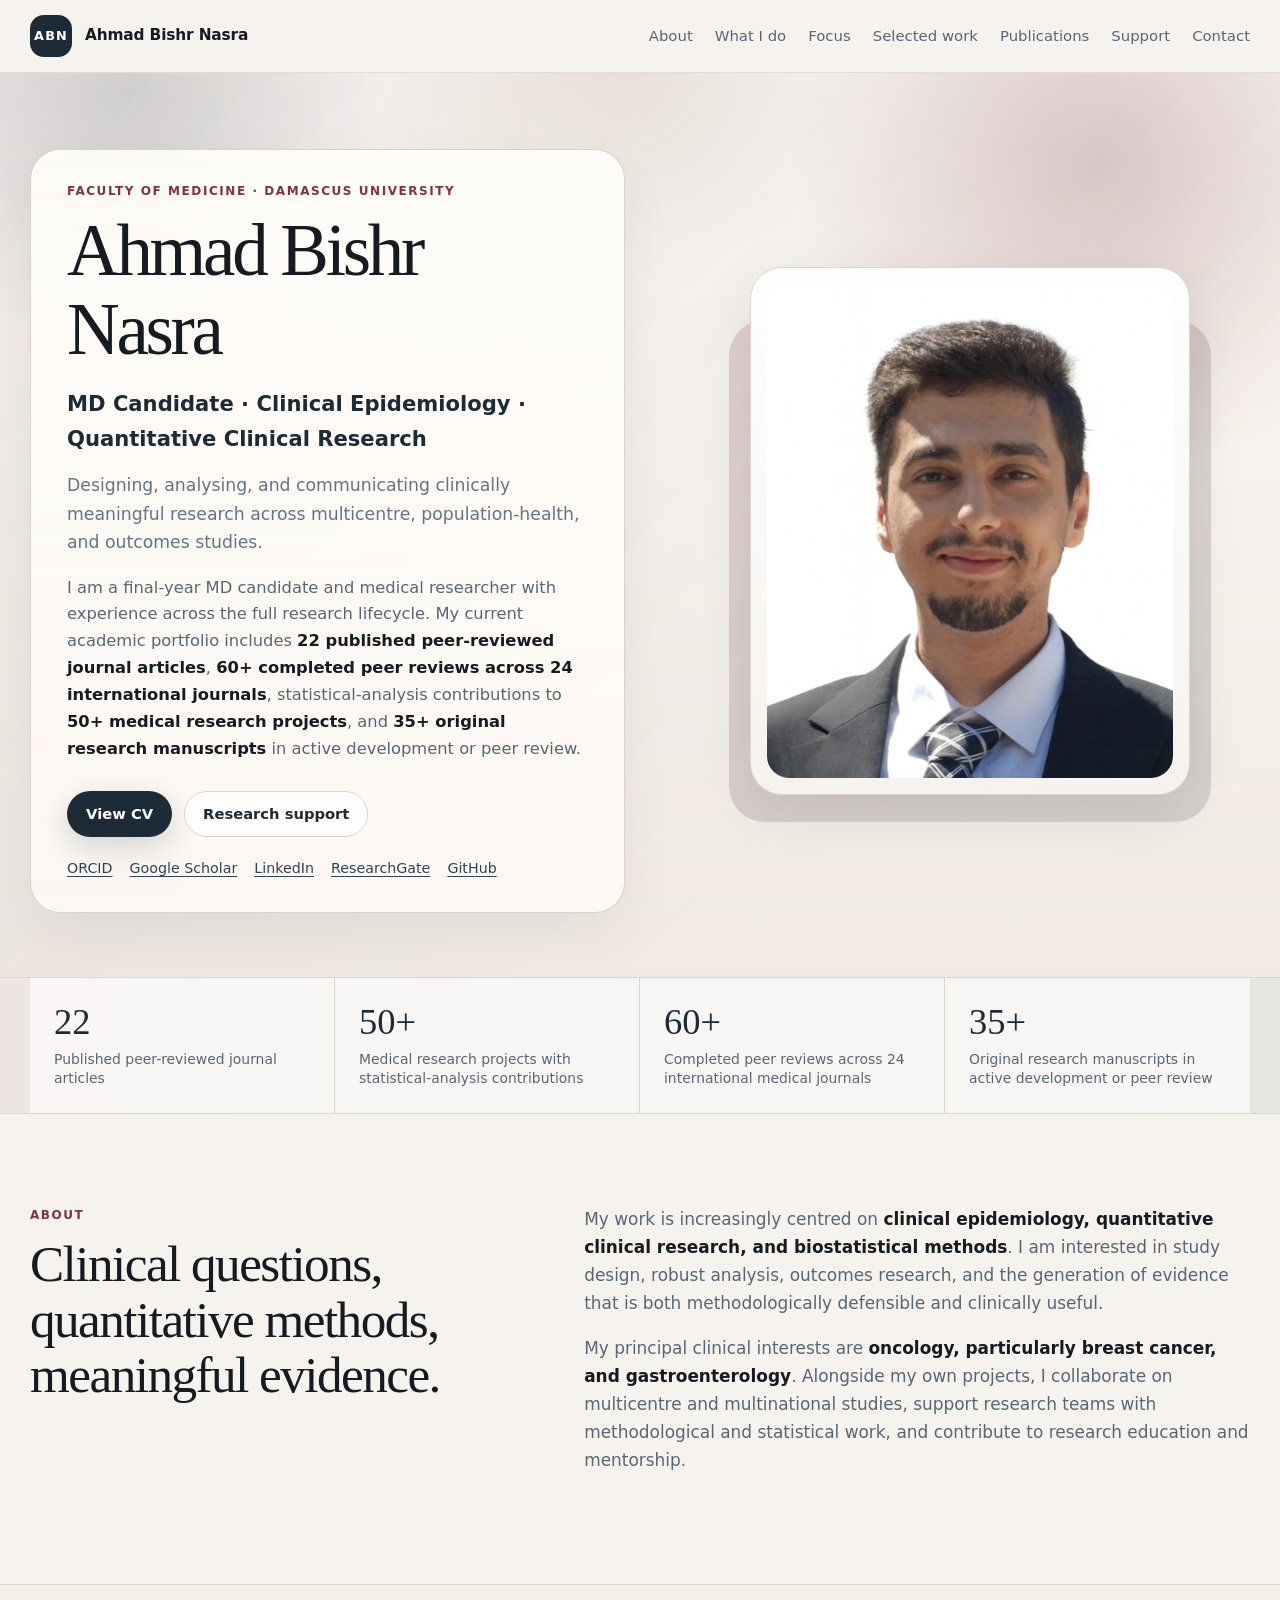
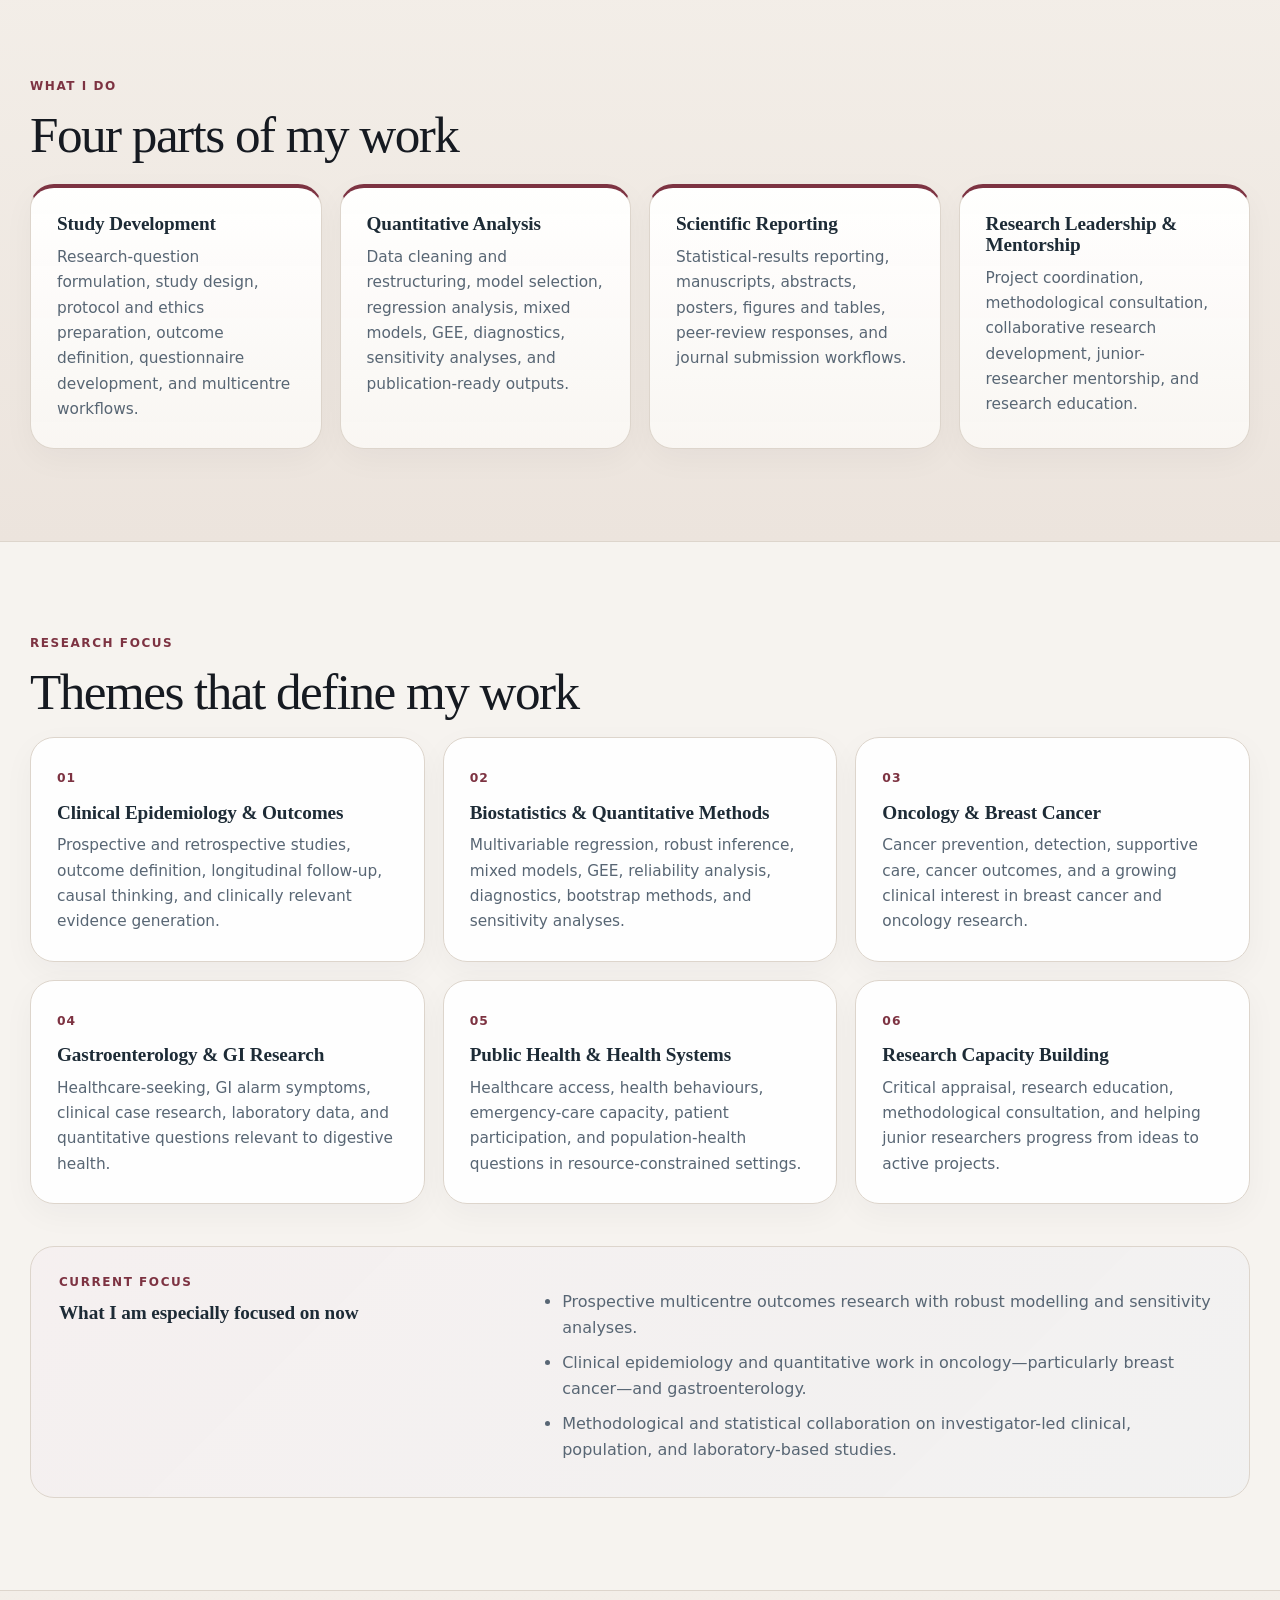
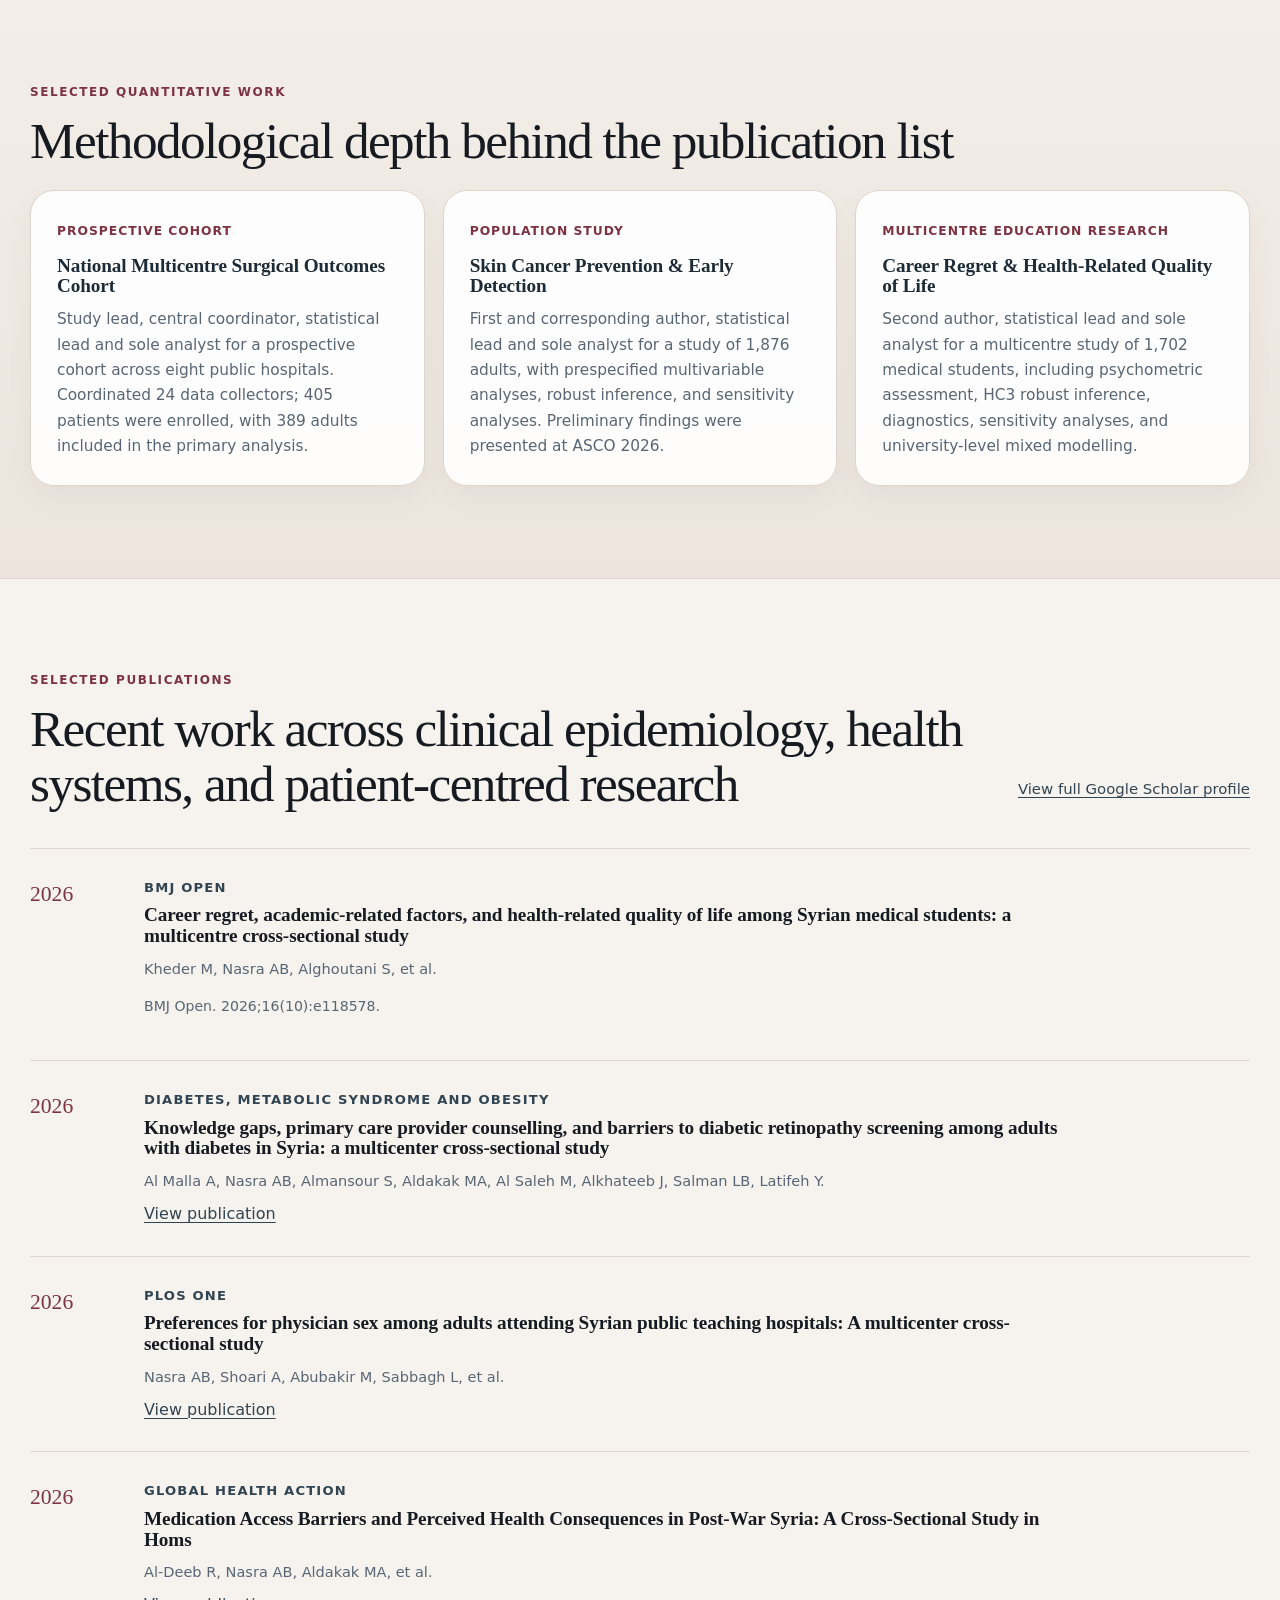
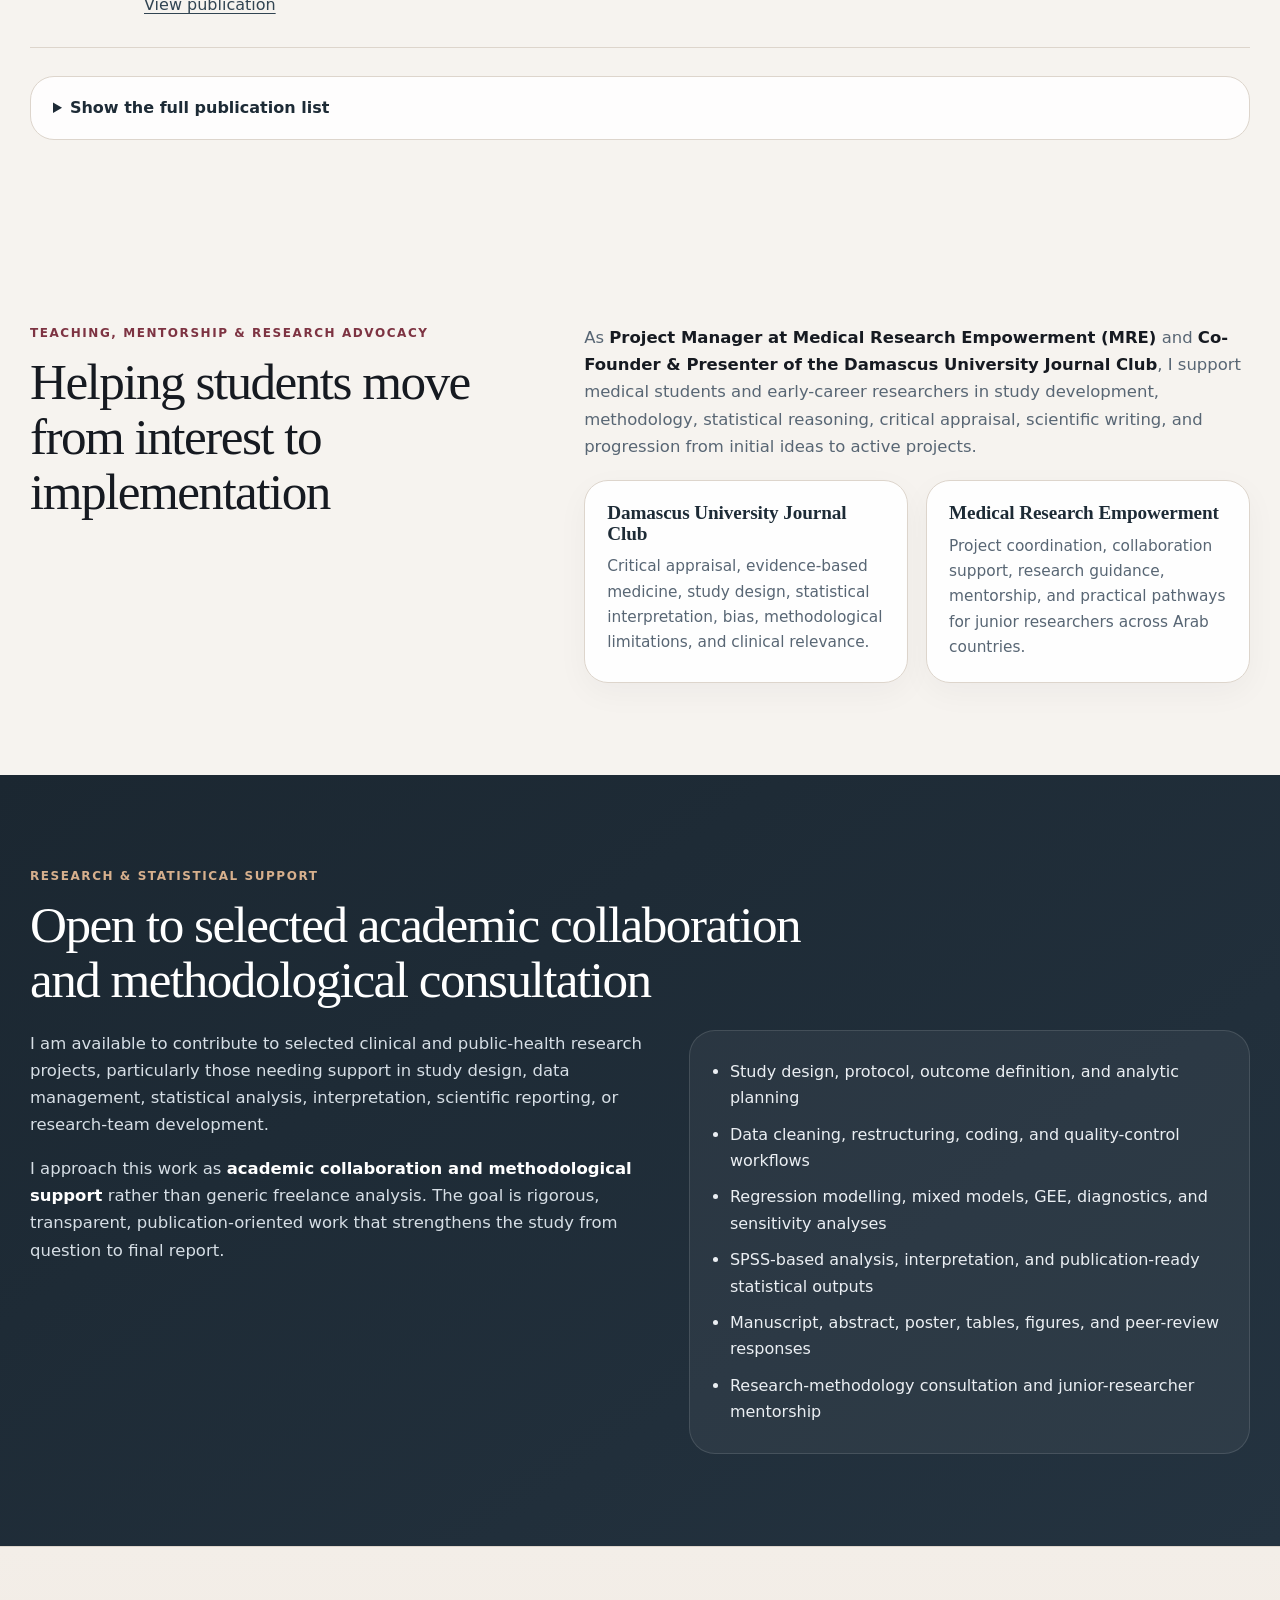
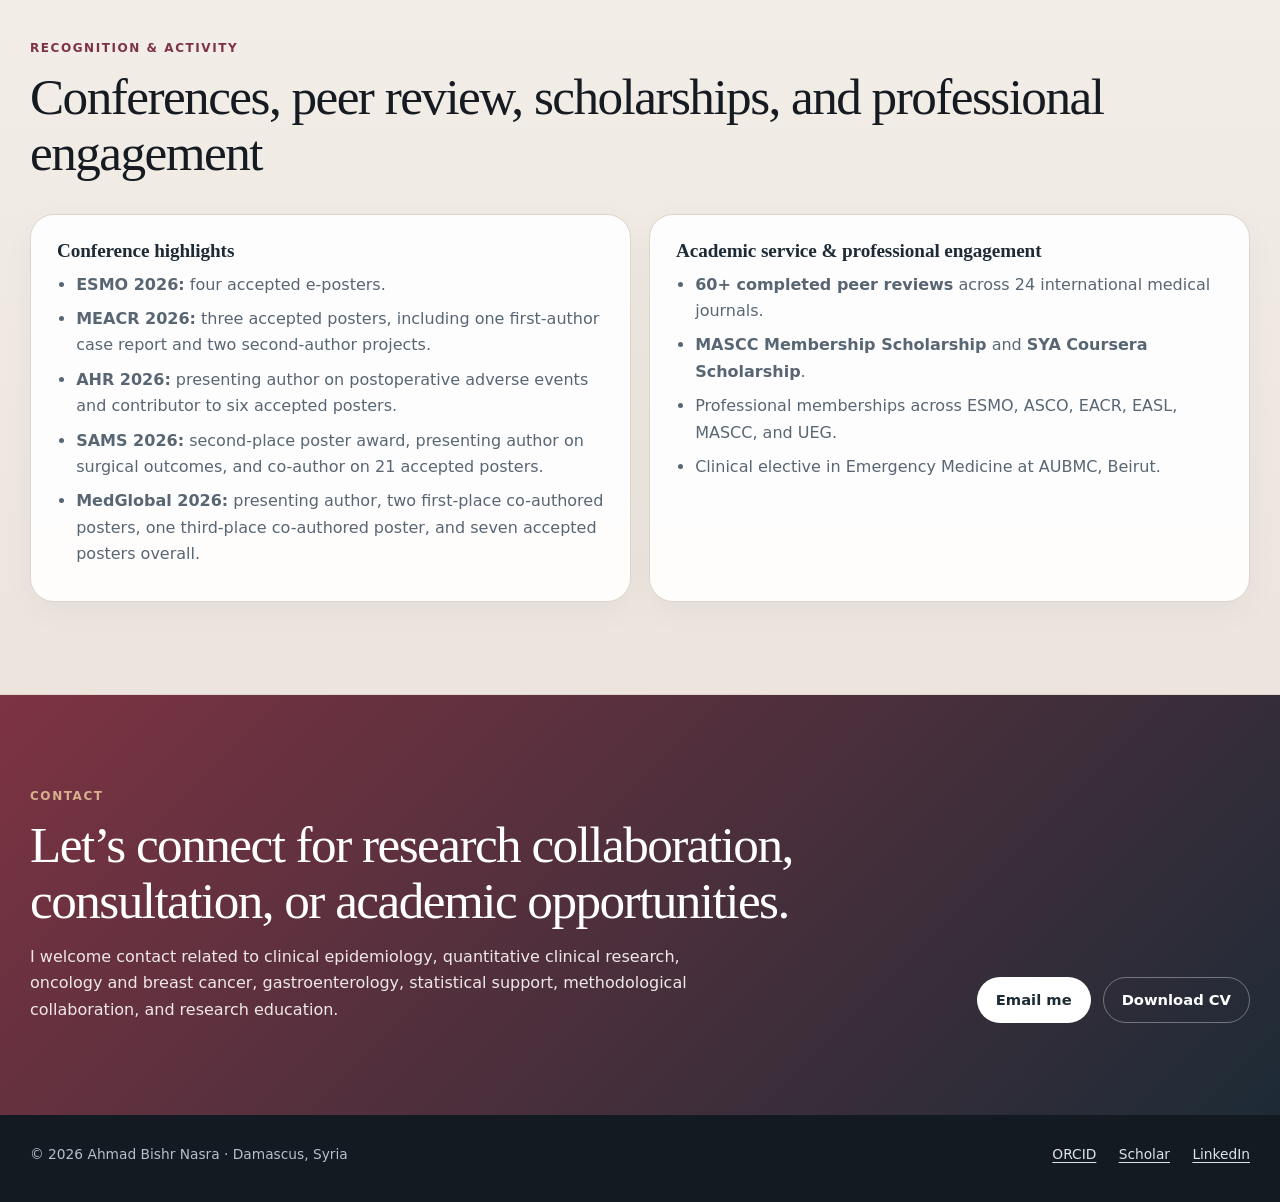
==== commit 57cbcd64: "Add files via upload" ====
--- a/index.html
+++ b/index.html
@@ -13,16 +13,16 @@
   <meta property="og:type" content="profile" />
   <meta property="og:url" content="https://ahmadbishrnasra.github.io/" />
   <meta property="og:title" content="Ahmad Bishr Nasra | Clinical Epidemiology & Quantitative Clinical Research" />
-  <meta property="og:description" content="Final-year MD candidate and medical researcher focused on clinical epidemiology, quantitative clinical research, biostatistics, outcomes research, oncology, and gastroenterology." />
-  <meta property="og:image" content="https://ahmadbishrnasra.github.io/assets/social-card.png?v=20260926" />
+  <meta property="og:description" content="Final-year MD candidate and medical researcher focused on clinical epidemiology, quantitative clinical research, biostatistics, outcomes research, oncology—particularly breast cancer—and gastroenterology." />
+  <meta property="og:image" content="https://ahmadbishrnasra.github.io/assets/social-card.png?v=20261008" />
   <meta property="og:image:alt" content="Ahmad Bishr Nasra — Clinical Epidemiology and Quantitative Clinical Research" />
   <meta property="profile:first_name" content="Ahmad Bishr" />
   <meta property="profile:last_name" content="Nasra" />
 
   <meta name="twitter:card" content="summary_large_image" />
   <meta name="twitter:title" content="Ahmad Bishr Nasra | Clinical Epidemiology & Quantitative Clinical Research" />
-  <meta name="twitter:description" content="MD candidate at Damascus University focused on clinical epidemiology, quantitative clinical research, biostatistics, outcomes research, oncology, and gastroenterology." />
-  <meta name="twitter:image" content="https://ahmadbishrnasra.github.io/assets/social-card.png?v=20260926" />
+  <meta name="twitter:description" content="MD candidate at Damascus University focused on clinical epidemiology, quantitative clinical research, biostatistics, outcomes research, oncology—particularly breast cancer—and gastroenterology." />
+  <meta name="twitter:image" content="https://ahmadbishrnasra.github.io/assets/social-card.png?v=20261008" />
   <meta name="twitter:image:alt" content="Ahmad Bishr Nasra — Clinical Epidemiology and Quantitative Clinical Research" />
 
   <link rel="icon" href="assets/favicon.svg" type="image/svg+xml" />
@@ -35,7 +35,7 @@
     "name": "Ahmad Bishr Nasra",
     "description": "Academic profile of Ahmad Bishr Nasra, final-year MD candidate and medical researcher focused on clinical epidemiology and quantitative clinical research at Damascus University.",
     "url": "https://ahmadbishrnasra.github.io/",
-    "dateModified": "2026-09-26T01:32:00+03:00",
+    "dateModified": "2026-10-08T20:32:00+03:00",
     "primaryImageOfPage": {
         "@type": "ImageObject",
         "url": "https://ahmadbishrnasra.github.io/assets/ahmad-bishr-nasra.jpg",
@@ -80,7 +80,7 @@
             "Outcomes research",
             "Oncology",
             "Gastroenterology",
-            "GI oncology",
+            "Breast cancer",
             "Research methodology",
             "Scientific writing",
             "Multicenter research",
@@ -121,12 +121,12 @@
           <p class="hero-role">MD Candidate <span aria-hidden="true">·</span> Clinical Epidemiology <span aria-hidden="true">·</span> Quantitative Clinical Research</p>
           <p class="hero-tagline">Designing, analysing, and communicating clinically meaningful research across multicentre, population-health, and outcomes studies.</p>
           <p class="hero-text">
-            I am a final-year MD candidate and medical researcher with experience across the full research lifecycle. My current academic portfolio includes <strong>22 peer-reviewed journal articles</strong>
-            (20 published and 2 accepted), <strong>57+ completed peer reviews across 21 international journals</strong>, statistical-analysis contributions to <strong>50+ medical research projects</strong>,
-            and <strong>35+ original research manuscripts</strong> in active development or peer review.
+            I am a final-year MD candidate and medical researcher with experience across the full research lifecycle. My current academic portfolio includes <strong>22 published peer-reviewed journal articles</strong>,
+            <strong>60+ completed peer reviews across 24 international journals</strong>, statistical-analysis contributions to <strong>50+ medical research projects</strong>, and <strong>35+ original research manuscripts</strong>
+            in active development or peer review.
           </p>
           <div class="hero-actions">
-            <a class="button primary" href="Ahmad_Bishr_Nasra_CV.pdf?v=20260926" target="_blank" rel="noopener">View CV</a>
+            <a class="button primary" href="Ahmad_Bishr_Nasra_CV.pdf?v=20261008" target="_blank" rel="noopener">View CV</a>
             <a class="button secondary" href="#support">Research support</a>
           </div>
           <div class="profile-links" aria-label="Professional profiles">
@@ -147,9 +147,9 @@
 
     <section class="metrics" aria-label="Academic profile highlights">
       <div class="wrap metrics-grid">
-        <article><strong>22</strong><span>Peer-reviewed journal articles: 20 published and 2 accepted</span></article>
+        <article><strong>22</strong><span>Published peer-reviewed journal articles</span></article>
         <article><strong>50+</strong><span>Medical research projects with statistical-analysis contributions</span></article>
-        <article><strong>57+</strong><span>Completed peer reviews across 21 international medical journals</span></article>
+        <article><strong>60+</strong><span>Completed peer reviews across 24 international medical journals</span></article>
         <article><strong>35+</strong><span>Original research manuscripts in active development or peer review</span></article>
       </div>
     </section>
@@ -166,7 +166,7 @@
             and the generation of evidence that is both methodologically defensible and clinically useful.
           </p>
           <p>
-            My principal clinical interests are <strong>oncology and gastroenterology, particularly GI oncology</strong>. Alongside my own projects, I collaborate on multicentre and multinational studies,
+            My principal clinical interests are <strong>oncology, particularly breast cancer, and gastroenterology</strong>. Alongside my own projects, I collaborate on multicentre and multinational studies,
             support research teams with methodological and statistical work, and contribute to research education and mentorship.
           </p>
         </div>
@@ -209,7 +209,7 @@
         <div class="cards focus-grid">
           <article class="card"><span class="tag">01</span><h3>Clinical Epidemiology & Outcomes</h3><p>Prospective and retrospective studies, outcome definition, longitudinal follow-up, causal thinking, and clinically relevant evidence generation.</p></article>
           <article class="card"><span class="tag">02</span><h3>Biostatistics & Quantitative Methods</h3><p>Multivariable regression, robust inference, mixed models, GEE, reliability analysis, diagnostics, bootstrap methods, and sensitivity analyses.</p></article>
-          <article class="card"><span class="tag">03</span><h3>Oncology & GI Oncology</h3><p>Cancer prevention, detection, supportive care, cancer outcomes, and growing clinical interest at the intersection of oncology and gastroenterology.</p></article>
+          <article class="card"><span class="tag">03</span><h3>Oncology & Breast Cancer</h3><p>Cancer prevention, detection, supportive care, cancer outcomes, and a growing clinical interest in breast cancer and oncology research.</p></article>
           <article class="card"><span class="tag">04</span><h3>Gastroenterology & GI Research</h3><p>Healthcare-seeking, GI alarm symptoms, clinical case research, laboratory data, and quantitative questions relevant to digestive health.</p></article>
           <article class="card"><span class="tag">05</span><h3>Public Health & Health Systems</h3><p>Healthcare access, health behaviours, emergency-care capacity, patient participation, and population-health questions in resource-constrained settings.</p></article>
           <article class="card"><span class="tag">06</span><h3>Research Capacity Building</h3><p>Critical appraisal, research education, methodological consultation, and helping junior researchers progress from ideas to active projects.</p></article>
@@ -222,7 +222,7 @@
           </div>
           <ul class="clean-list">
             <li>Prospective multicentre outcomes research with robust modelling and sensitivity analyses.</li>
-            <li>Clinical epidemiology and quantitative work in oncology, gastroenterology, and GI oncology.</li>
+            <li>Clinical epidemiology and quantitative work in oncology—particularly breast cancer—and gastroenterology.</li>
             <li>Methodological and statistical collaboration on investigator-led clinical, population, and laboratory-based studies.</li>
           </ul>
         </div>
@@ -265,6 +265,26 @@
         </div>
 
         <div class="publication-list">
+          <article class="publication">
+            <span class="pub-year">2026</span>
+            <div>
+              <p class="pub-journal">BMJ Open</p>
+              <h3>Career regret, academic-related factors, and health-related quality of life among Syrian medical students: a multicentre cross-sectional study</h3>
+              <p class="pub-authors">Kheder M, Nasra AB, Alghoutani S, et al.</p>
+              <p class="pub-meta">BMJ Open. 2026;16(10):e118578.</p>
+            </div>
+          </article>
+
+          <article class="publication">
+            <span class="pub-year">2026</span>
+            <div>
+              <p class="pub-journal">Diabetes, Metabolic Syndrome and Obesity</p>
+              <h3>Knowledge gaps, primary care provider counselling, and barriers to diabetic retinopathy screening among adults with diabetes in Syria: a multicenter cross-sectional study</h3>
+              <p class="pub-authors">Al Malla A, Nasra AB, Almansour S, Aldakak MA, Al Saleh M, Alkhateeb J, Salman LB, Latifeh Y.</p>
+              <a href="https://doi.org/10.2147/DMSO.S624626" target="_blank" rel="noopener">View publication</a>
+            </div>
+          </article>
+
           <article class="publication">
             <span class="pub-year">2026</span>
             <div>
@@ -282,26 +302,6 @@
               <h3>Medication Access Barriers and Perceived Health Consequences in Post-War Syria: A Cross-Sectional Study in Homs</h3>
               <p class="pub-authors">Al-Deeb R, Nasra AB, Aldakak MA, et al.</p>
               <a href="https://doi.org/10.1080/16549716.2026.2726661" target="_blank" rel="noopener">View publication</a>
-            </div>
-          </article>
-
-          <article class="publication">
-            <span class="pub-year">2026</span>
-            <div>
-              <p class="pub-journal">Journal of Multidisciplinary Healthcare</p>
-              <h3>Emergency Care Competence and Resource Gaps Among Resident Physicians in Selected Syrian Governmental Hospitals: Implications for Health System Recovery</h3>
-              <p class="pub-authors">Al-Deeb R, Aldakak MA, Nasra AB, Almansour S, et al.</p>
-              <a href="https://doi.org/10.2147/JMDH.S631468" target="_blank" rel="noopener">View publication</a>
-            </div>
-          </article>
-
-          <article class="publication">
-            <span class="pub-year">2026</span>
-            <div>
-              <p class="pub-journal">Patient Preference and Adherence</p>
-              <h3>Patient Preferences Regarding Undergraduate Medical Student Participation in Clinical Care: A Multicenter Cross-Sectional Study in Syria</h3>
-              <p class="pub-authors">Al-Deeb R, Al Kheder T, Nasra AB, Kseibi H, et al.</p>
-              <a href="https://doi.org/10.2147/PPA.S644198" target="_blank" rel="noopener">View publication</a>
             </div>
           </article>
         </div>
@@ -329,8 +329,8 @@
             <li>Gergeus R, Nasra AB, Barghouth R, Sheikh Ali D. Non-Radiographic Axial Spondyloarthritis Presenting with Anterior Chest Wall Pain without Inflammatory Back Pain in an HLA-B27-Negative Young Man: A Case Report Highlighting Diagnostic Challenges. <em>International Medical Case Reports Journal</em>. 2026. doi:10.2147/IMCRJ.S639166.</li>
             <li>Al-Deeb R, Al Kheder T, Nasra AB, Kseibi H, et al. Patient Preferences Regarding Undergraduate Medical Student Participation in Clinical Care: A Multicenter Cross-Sectional Study in Syria. <em>Patient Preference and Adherence</em>. 2026. doi:10.2147/PPA.S644198.</li>
             <li>Nasra AB, Shoari A, Abubakir M, Sabbagh L, et al. Preferences for physician sex among adults attending Syrian public teaching hospitals: A multicenter cross-sectional study. <em>PLOS ONE</em>. 2026. doi:10.1371/journal.pone.0359066.</li>
-            <li>Al Malla A, Nasra AB, Almansour S, Aldakak MA, Al Saleh M, Alkhateeb J, Salman LB, Latifeh Y. Knowledge gaps, primary care provider counselling, and barriers to diabetic retinopathy screening among adults with diabetes in Syria: a multicenter cross-sectional study. <em>Diabetes, Metabolic Syndrome and Obesity</em>. 2026. Accepted for publication.</li>
-            <li>Kheder M, Nasra AB, Alghoutani S, et al. Career regret, academic-related factors, and health-related quality of life among Syrian medical students: a multicentre cross-sectional study. <em>BMJ Open</em>. 2026. Accepted for publication.</li>
+            <li>Al Malla A, Nasra AB, Almansour S, Aldakak MA, Al Saleh M, Alkhateeb J, Salman LB, Latifeh Y. Knowledge gaps, primary care provider counselling, and barriers to diabetic retinopathy screening among adults with diabetes in Syria: a multicenter cross-sectional study. <em>Diabetes, Metabolic Syndrome and Obesity</em>. 2026;19:624626. doi:10.2147/DMSO.S624626.</li>
+            <li>Kheder M, Nasra AB, Alghoutani S, et al. Career regret, academic-related factors, and health-related quality of life among Syrian medical students: a multicentre cross-sectional study. <em>BMJ Open</em>. 2026;16(10):e118578.</li>
           </ol>
         </details>
       </div>
@@ -389,8 +389,8 @@
         <p class="section-kicker">Recognition & activity</p>
         <h2>Conferences, peer review, scholarships, and professional engagement</h2>
         <div class="conference-grid cards">
-          <article class="card"><h3>Conference highlights</h3><ul class="clean-list"><li><strong>ESMO 2026:</strong> four accepted e-posters.</li><li><strong>AHR 2026:</strong> presenting author on postoperative adverse events and contributor to six accepted posters.</li><li><strong>SAMS 2026:</strong> second-place poster award, presenting author on surgical outcomes, and co-author on 21 accepted posters.</li><li><strong>MedGlobal 2026:</strong> presenting author, two first-place co-authored posters, one third-place co-authored poster, and seven accepted posters overall.</li></ul></article>
-          <article class="card"><h3>Academic service & professional engagement</h3><ul class="clean-list"><li><strong>57+ completed peer reviews</strong> across 21 international medical journals.</li><li><strong>MASCC Membership Scholarship</strong> and <strong>SYA Coursera Scholarship</strong>.</li><li>Professional memberships across ESMO, ASCO, EACR, EASL, MASCC, and UEG.</li><li>Clinical elective in Emergency Medicine at AUBMC, Beirut.</li></ul></article>
+          <article class="card"><h3>Conference highlights</h3><ul class="clean-list"><li><strong>ESMO 2026:</strong> four accepted e-posters.</li><li><strong>MEACR 2026:</strong> three accepted posters, including one first-author case report and two second-author projects.</li><li><strong>AHR 2026:</strong> presenting author on postoperative adverse events and contributor to six accepted posters.</li><li><strong>SAMS 2026:</strong> second-place poster award, presenting author on surgical outcomes, and co-author on 21 accepted posters.</li><li><strong>MedGlobal 2026:</strong> presenting author, two first-place co-authored posters, one third-place co-authored poster, and seven accepted posters overall.</li></ul></article>
+          <article class="card"><h3>Academic service & professional engagement</h3><ul class="clean-list"><li><strong>60+ completed peer reviews</strong> across 24 international medical journals.</li><li><strong>MASCC Membership Scholarship</strong> and <strong>SYA Coursera Scholarship</strong>.</li><li>Professional memberships across ESMO, ASCO, EACR, EASL, MASCC, and UEG.</li><li>Clinical elective in Emergency Medicine at AUBMC, Beirut.</li></ul></article>
         </div>
       </div>
     </section>
@@ -401,13 +401,13 @@
           <p class="section-kicker light">Contact</p>
           <h2>Let’s connect for research collaboration, consultation, or academic opportunities.</h2>
           <p>
-            I welcome contact related to clinical epidemiology, quantitative clinical research, oncology, gastroenterology, statistical support,
+            I welcome contact related to clinical epidemiology, quantitative clinical research, oncology and breast cancer, gastroenterology, statistical support,
             methodological collaboration, and research education.
           </p>
         </div>
         <div class="contact-actions">
           <a class="button light-button" href="mailto:ahmadbishrnasra@gmail.com">Email me</a>
-          <a class="button ghost-light" href="Ahmad_Bishr_Nasra_CV.pdf?v=20260926" target="_blank" rel="noopener">Download CV</a>
+          <a class="button ghost-light" href="Ahmad_Bishr_Nasra_CV.pdf?v=20261008" target="_blank" rel="noopener">Download CV</a>
         </div>
       </div>
     </section>
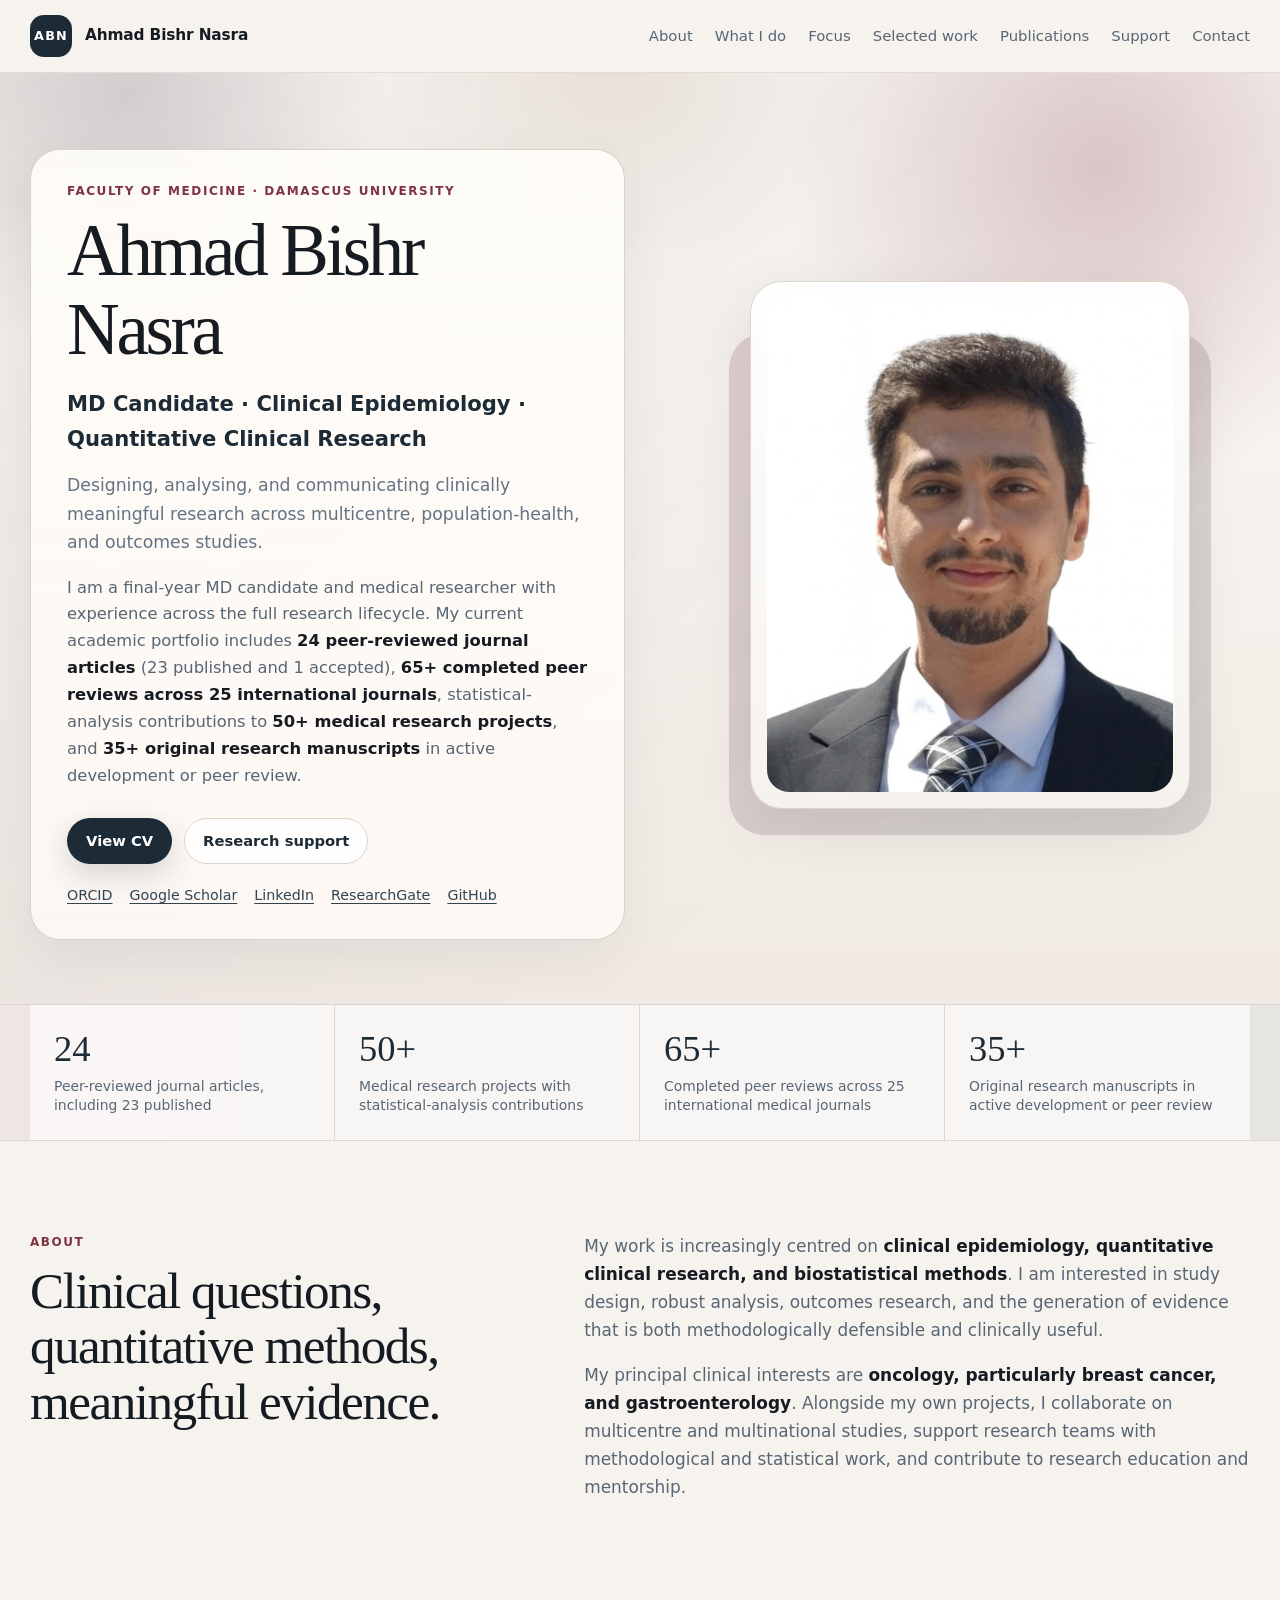
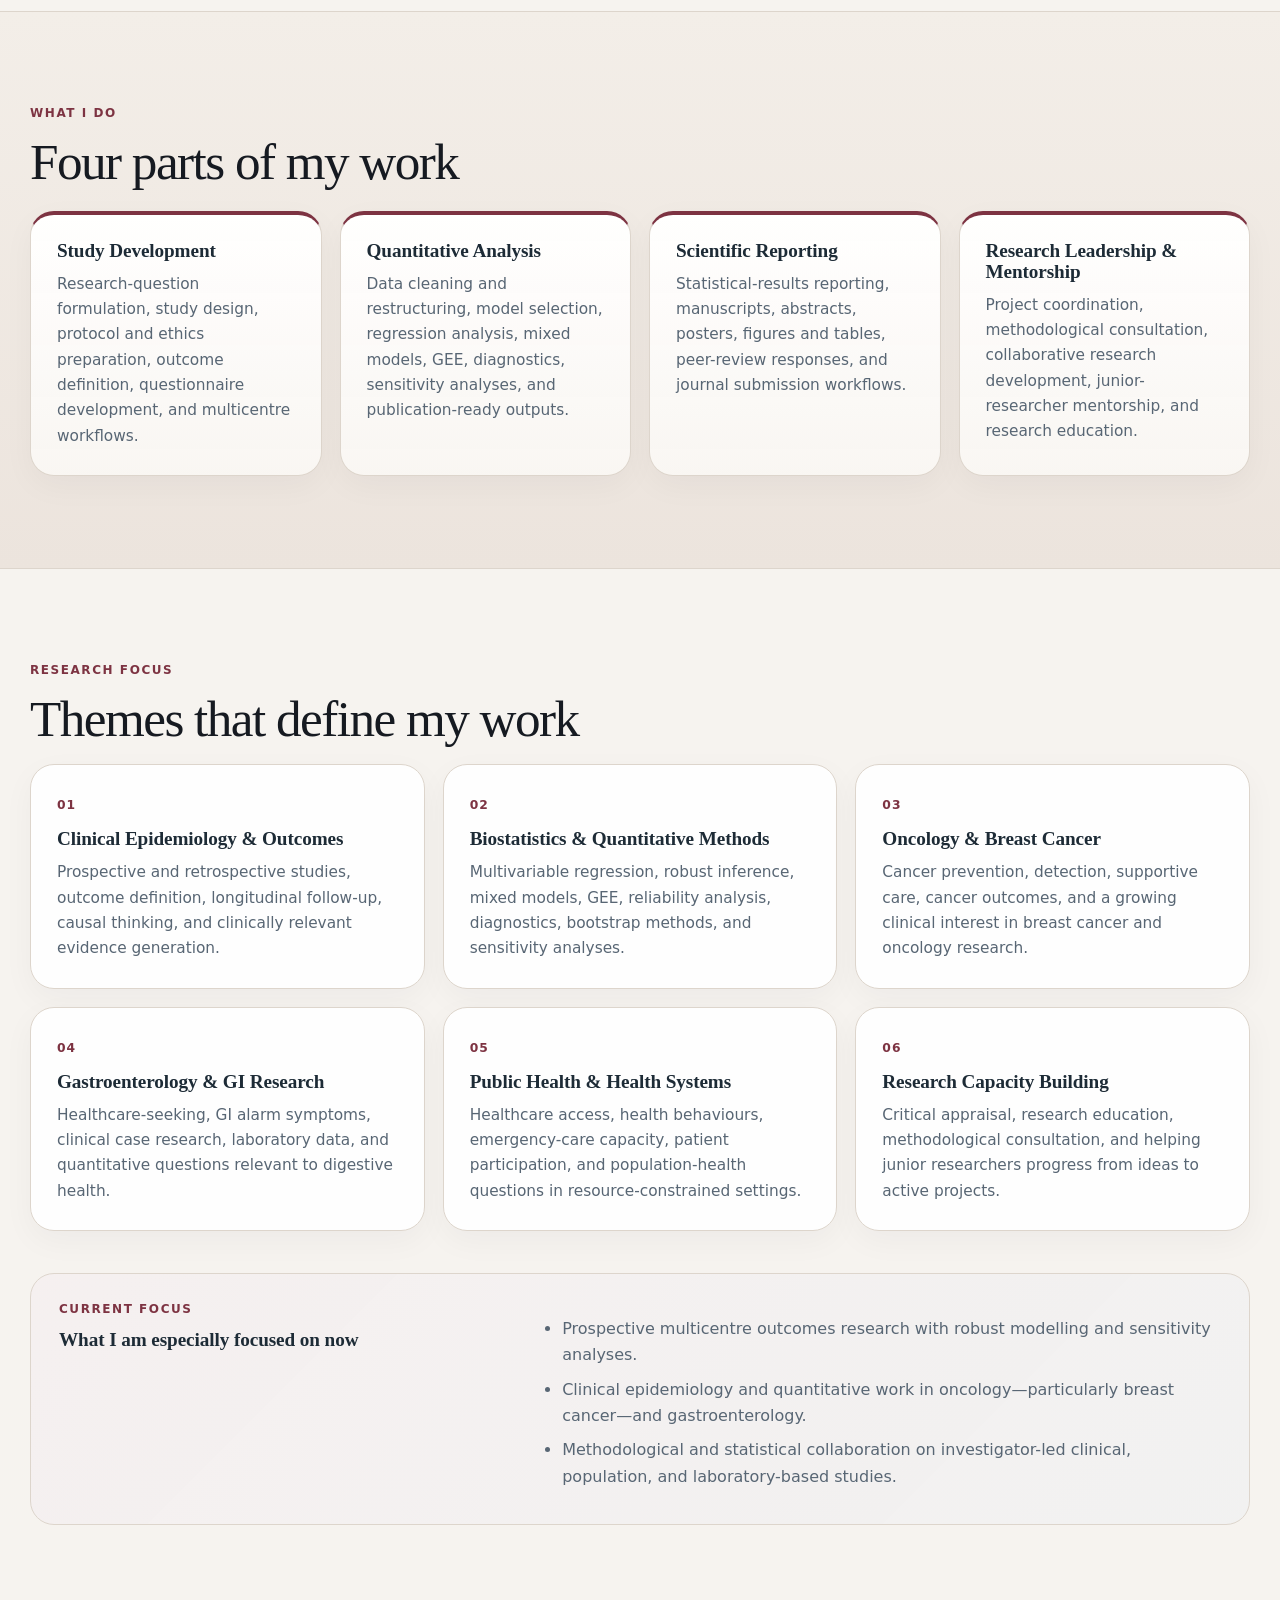
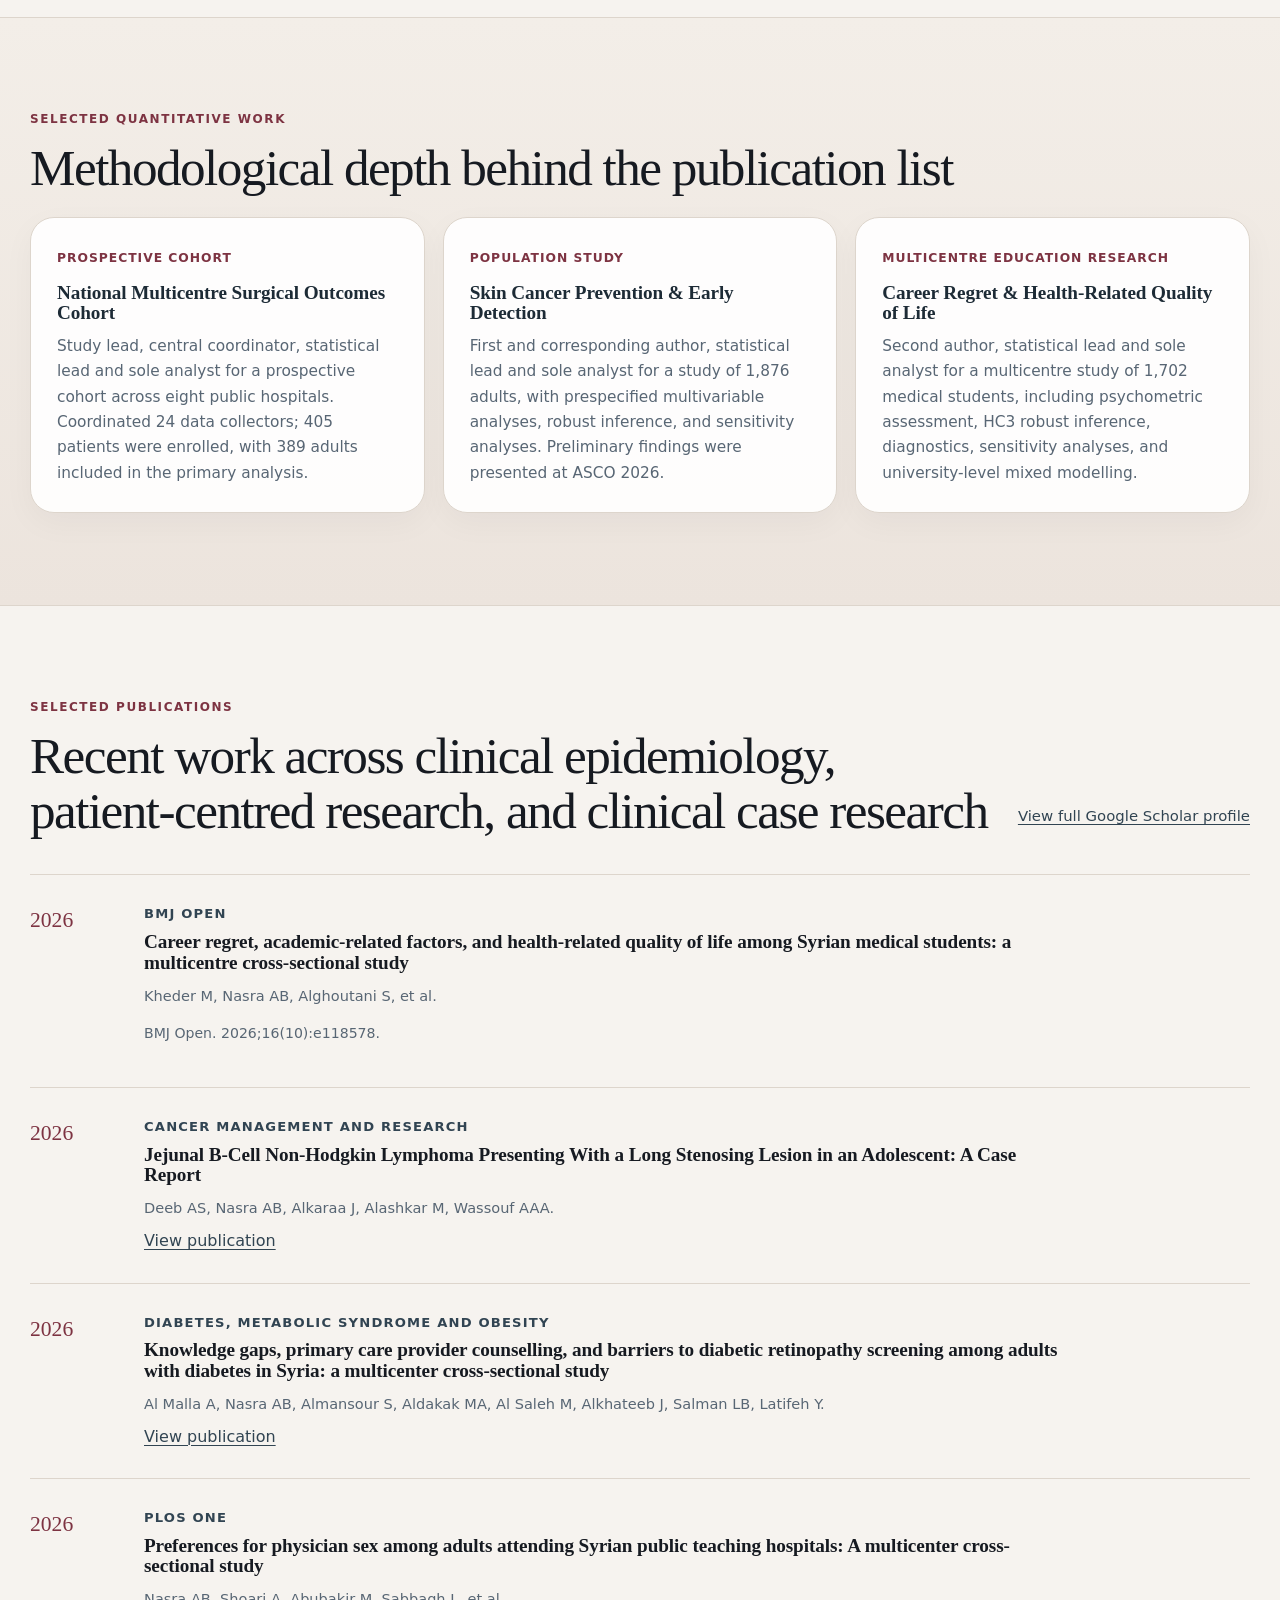
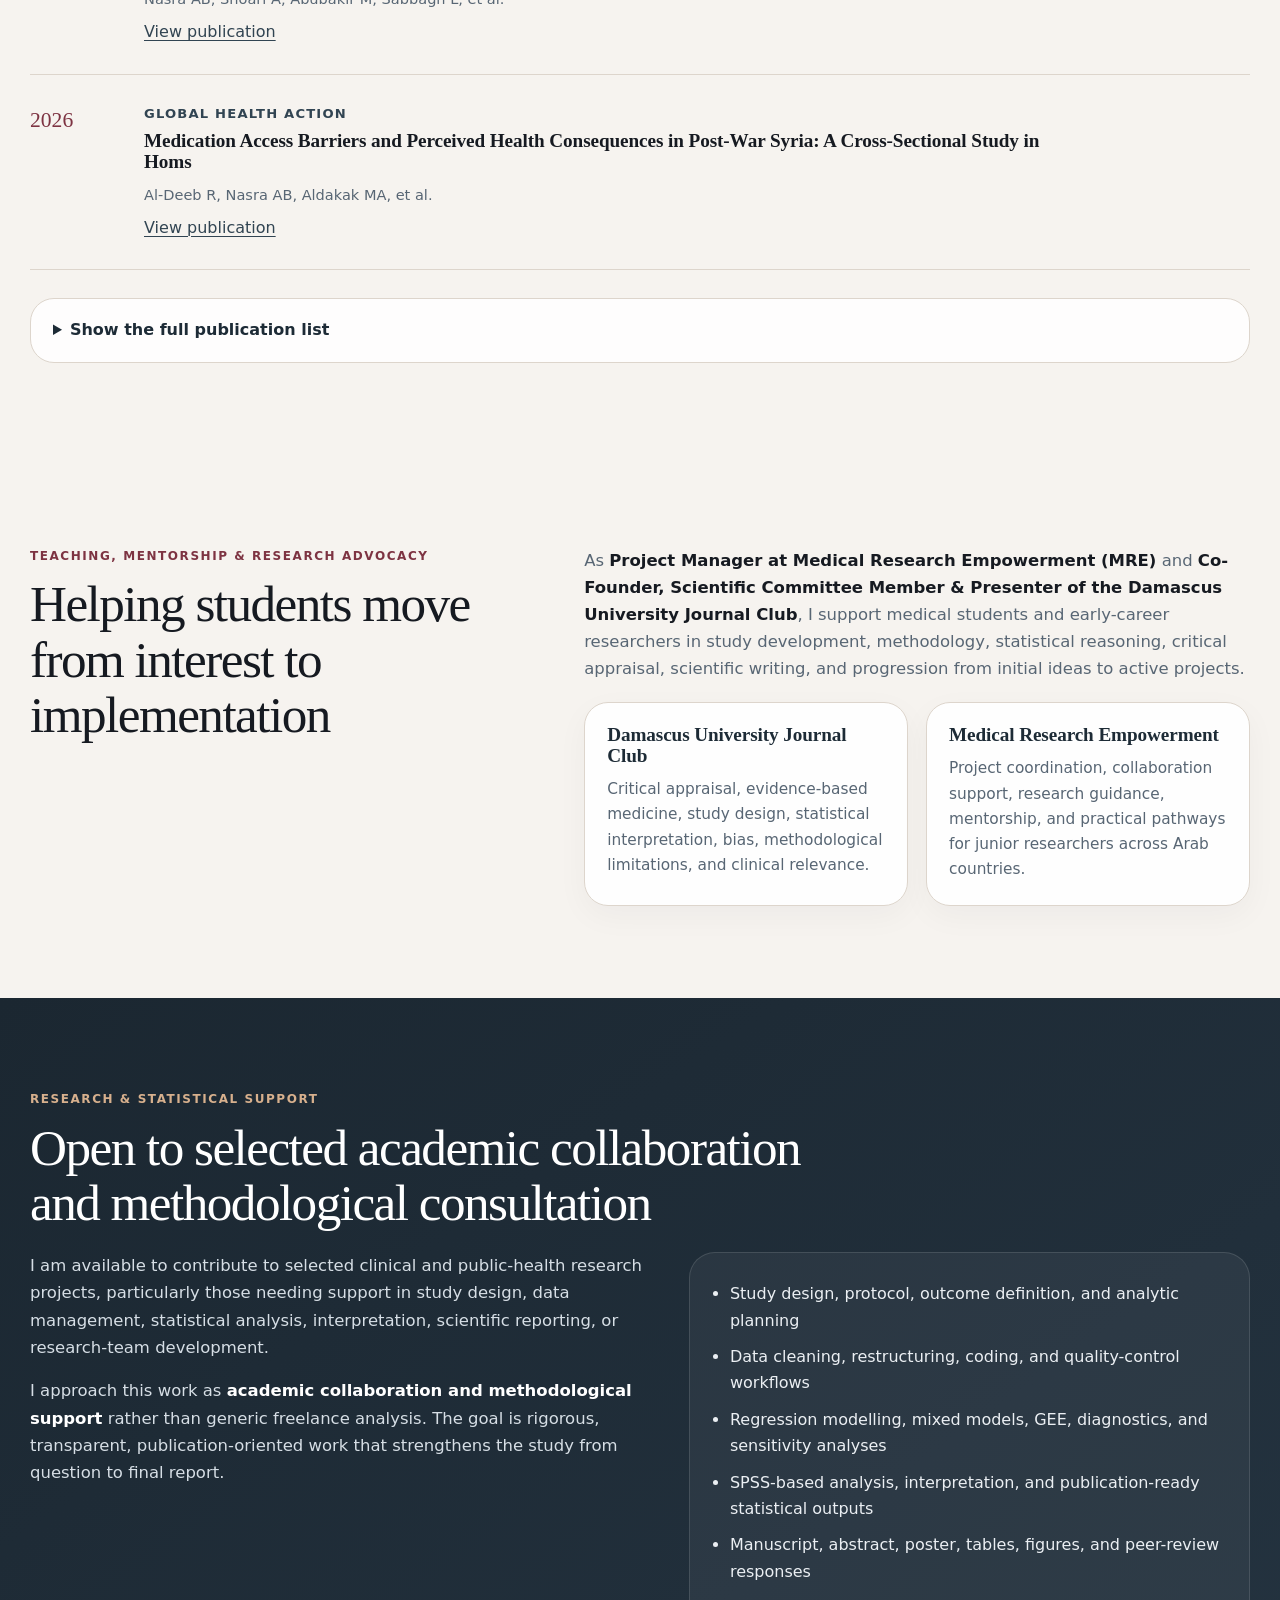
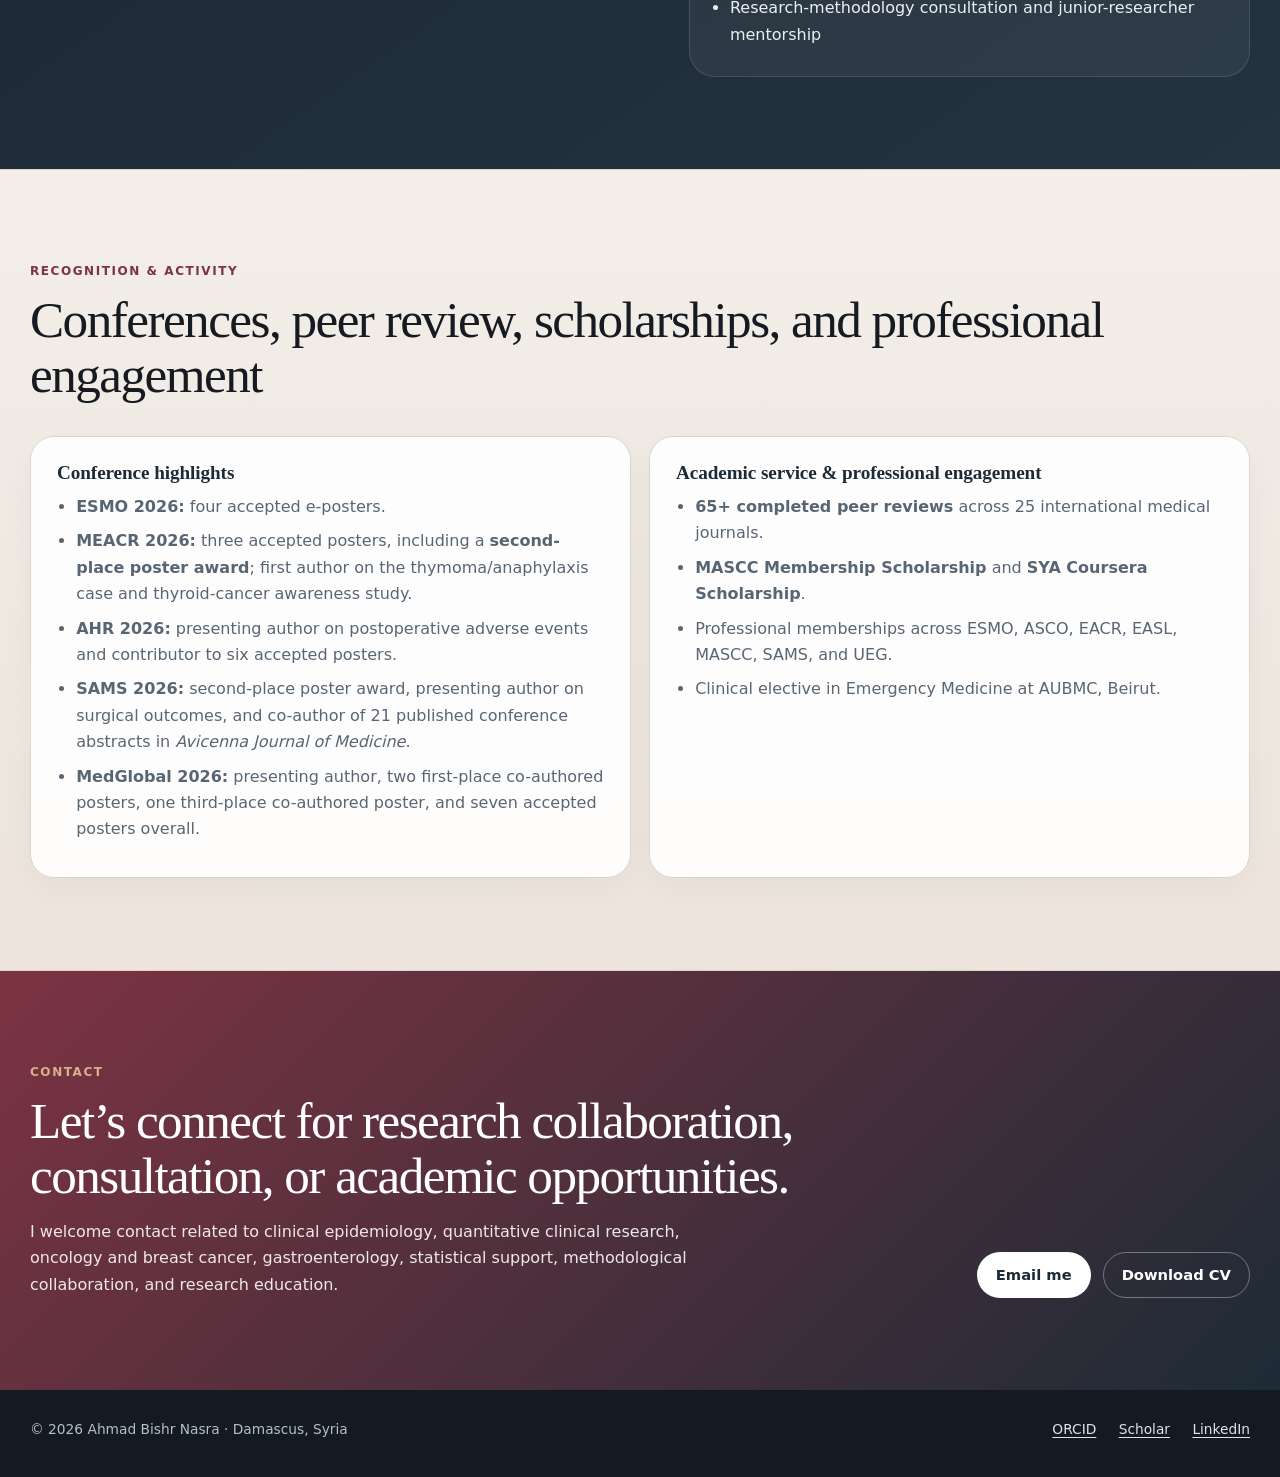
==== commit aeb9e0a6: "Add files via upload" ====
--- a/index.html
+++ b/index.html
@@ -14,7 +14,7 @@
   <meta property="og:url" content="https://ahmadbishrnasra.github.io/" />
   <meta property="og:title" content="Ahmad Bishr Nasra | Clinical Epidemiology & Quantitative Clinical Research" />
   <meta property="og:description" content="Final-year MD candidate and medical researcher focused on clinical epidemiology, quantitative clinical research, biostatistics, outcomes research, oncology—particularly breast cancer—and gastroenterology." />
-  <meta property="og:image" content="https://ahmadbishrnasra.github.io/assets/social-card.png?v=20261008" />
+  <meta property="og:image" content="https://ahmadbishrnasra.github.io/assets/social-card.png?v=20261028" />
   <meta property="og:image:alt" content="Ahmad Bishr Nasra — Clinical Epidemiology and Quantitative Clinical Research" />
   <meta property="profile:first_name" content="Ahmad Bishr" />
   <meta property="profile:last_name" content="Nasra" />
@@ -22,7 +22,7 @@
   <meta name="twitter:card" content="summary_large_image" />
   <meta name="twitter:title" content="Ahmad Bishr Nasra | Clinical Epidemiology & Quantitative Clinical Research" />
   <meta name="twitter:description" content="MD candidate at Damascus University focused on clinical epidemiology, quantitative clinical research, biostatistics, outcomes research, oncology—particularly breast cancer—and gastroenterology." />
-  <meta name="twitter:image" content="https://ahmadbishrnasra.github.io/assets/social-card.png?v=20261008" />
+  <meta name="twitter:image" content="https://ahmadbishrnasra.github.io/assets/social-card.png?v=20261028" />
   <meta name="twitter:image:alt" content="Ahmad Bishr Nasra — Clinical Epidemiology and Quantitative Clinical Research" />
 
   <link rel="icon" href="assets/favicon.svg" type="image/svg+xml" />
@@ -35,7 +35,7 @@
     "name": "Ahmad Bishr Nasra",
     "description": "Academic profile of Ahmad Bishr Nasra, final-year MD candidate and medical researcher focused on clinical epidemiology and quantitative clinical research at Damascus University.",
     "url": "https://ahmadbishrnasra.github.io/",
-    "dateModified": "2026-10-08T20:32:00+03:00",
+    "dateModified": "2026-10-28T03:28:00+03:00",
     "primaryImageOfPage": {
         "@type": "ImageObject",
         "url": "https://ahmadbishrnasra.github.io/assets/ahmad-bishr-nasra.jpg",
@@ -121,12 +121,12 @@
           <p class="hero-role">MD Candidate <span aria-hidden="true">·</span> Clinical Epidemiology <span aria-hidden="true">·</span> Quantitative Clinical Research</p>
           <p class="hero-tagline">Designing, analysing, and communicating clinically meaningful research across multicentre, population-health, and outcomes studies.</p>
           <p class="hero-text">
-            I am a final-year MD candidate and medical researcher with experience across the full research lifecycle. My current academic portfolio includes <strong>22 published peer-reviewed journal articles</strong>,
-            <strong>60+ completed peer reviews across 24 international journals</strong>, statistical-analysis contributions to <strong>50+ medical research projects</strong>, and <strong>35+ original research manuscripts</strong>
+            I am a final-year MD candidate and medical researcher with experience across the full research lifecycle. My current academic portfolio includes <strong>24 peer-reviewed journal articles</strong> (23 published and 1 accepted),
+            <strong>65+ completed peer reviews across 25 international journals</strong>, statistical-analysis contributions to <strong>50+ medical research projects</strong>, and <strong>35+ original research manuscripts</strong>
             in active development or peer review.
           </p>
           <div class="hero-actions">
-            <a class="button primary" href="Ahmad_Bishr_Nasra_CV.pdf?v=20261008" target="_blank" rel="noopener">View CV</a>
+            <a class="button primary" href="Ahmad_Bishr_Nasra_CV.pdf?v=20261028" target="_blank" rel="noopener">View CV</a>
             <a class="button secondary" href="#support">Research support</a>
           </div>
           <div class="profile-links" aria-label="Professional profiles">
@@ -147,9 +147,9 @@
 
     <section class="metrics" aria-label="Academic profile highlights">
       <div class="wrap metrics-grid">
-        <article><strong>22</strong><span>Published peer-reviewed journal articles</span></article>
+        <article><strong>24</strong><span>Peer-reviewed journal articles, including 23 published</span></article>
         <article><strong>50+</strong><span>Medical research projects with statistical-analysis contributions</span></article>
-        <article><strong>60+</strong><span>Completed peer reviews across 24 international medical journals</span></article>
+        <article><strong>65+</strong><span>Completed peer reviews across 25 international medical journals</span></article>
         <article><strong>35+</strong><span>Original research manuscripts in active development or peer review</span></article>
       </div>
     </section>
@@ -259,7 +259,7 @@
         <div class="section-heading-row">
           <div>
             <p class="section-kicker">Selected publications</p>
-            <h2>Recent work across clinical epidemiology, health systems, and patient-centred research</h2>
+            <h2>Recent work across clinical epidemiology, patient-centred research, and clinical case research</h2>
           </div>
           <a class="text-link" href="https://scholar.google.com/citations?user=wnWyQ7wAAAAJ&hl=en" target="_blank" rel="noopener">View full Google Scholar profile</a>
         </div>
@@ -272,6 +272,16 @@
               <h3>Career regret, academic-related factors, and health-related quality of life among Syrian medical students: a multicentre cross-sectional study</h3>
               <p class="pub-authors">Kheder M, Nasra AB, Alghoutani S, et al.</p>
               <p class="pub-meta">BMJ Open. 2026;16(10):e118578.</p>
+            </div>
+          </article>
+
+          <article class="publication">
+            <span class="pub-year">2026</span>
+            <div>
+              <p class="pub-journal">Cancer Management and Research</p>
+              <h3>Jejunal B-Cell Non-Hodgkin Lymphoma Presenting With a Long Stenosing Lesion in an Adolescent: A Case Report</h3>
+              <p class="pub-authors">Deeb AS, Nasra AB, Alkaraa J, Alashkar M, Wassouf AAA.</p>
+              <a href="https://doi.org/10.2147/CMAR.S657567" target="_blank" rel="noopener">View publication</a>
             </div>
           </article>
 
@@ -331,6 +341,8 @@
             <li>Nasra AB, Shoari A, Abubakir M, Sabbagh L, et al. Preferences for physician sex among adults attending Syrian public teaching hospitals: A multicenter cross-sectional study. <em>PLOS ONE</em>. 2026. doi:10.1371/journal.pone.0359066.</li>
             <li>Al Malla A, Nasra AB, Almansour S, Aldakak MA, Al Saleh M, Alkhateeb J, Salman LB, Latifeh Y. Knowledge gaps, primary care provider counselling, and barriers to diabetic retinopathy screening among adults with diabetes in Syria: a multicenter cross-sectional study. <em>Diabetes, Metabolic Syndrome and Obesity</em>. 2026;19:624626. doi:10.2147/DMSO.S624626.</li>
             <li>Kheder M, Nasra AB, Alghoutani S, et al. Career regret, academic-related factors, and health-related quality of life among Syrian medical students: a multicentre cross-sectional study. <em>BMJ Open</em>. 2026;16(10):e118578.</li>
+            <li>Deeb AS, Nasra AB, Alkaraa J, Alashkar M, Wassouf AAA. Jejunal B-Cell Non-Hodgkin Lymphoma Presenting With a Long Stenosing Lesion in an Adolescent: A Case Report. <em>Cancer Management and Research</em>. 2026;18:657567. doi:10.2147/CMAR.S657567.</li>
+            <li>Almansour S, Nasra AB, Aldakak MA, Barhoum B, Salloum J, Abidan B, Zaghbour E, Khaddam W. Prevalence, Knowledge, Attitudes, and Practices Regarding Cognitive Enhancer Use in a Convenience Sample of University Students in Syria: A Cross-Sectional Study. <em>Annals of Medicine</em>. 2026. Accepted for publication.</li>
           </ol>
         </details>
       </div>
@@ -344,7 +356,7 @@
         </div>
         <div class="prose">
           <p>
-            As <strong>Project Manager at Medical Research Empowerment (MRE)</strong> and <strong>Co-Founder & Presenter of the Damascus University Journal Club</strong>, I support medical students and early-career researchers in study development,
+            As <strong>Project Manager at Medical Research Empowerment (MRE)</strong> and <strong>Co-Founder, Scientific Committee Member & Presenter of the Damascus University Journal Club</strong>, I support medical students and early-career researchers in study development,
             methodology, statistical reasoning, critical appraisal, scientific writing, and progression from initial ideas to active projects.
           </p>
           <div class="cards mini-grid">
@@ -389,8 +401,8 @@
         <p class="section-kicker">Recognition & activity</p>
         <h2>Conferences, peer review, scholarships, and professional engagement</h2>
         <div class="conference-grid cards">
-          <article class="card"><h3>Conference highlights</h3><ul class="clean-list"><li><strong>ESMO 2026:</strong> four accepted e-posters.</li><li><strong>MEACR 2026:</strong> three accepted posters, including one first-author case report and two second-author projects.</li><li><strong>AHR 2026:</strong> presenting author on postoperative adverse events and contributor to six accepted posters.</li><li><strong>SAMS 2026:</strong> second-place poster award, presenting author on surgical outcomes, and co-author on 21 accepted posters.</li><li><strong>MedGlobal 2026:</strong> presenting author, two first-place co-authored posters, one third-place co-authored poster, and seven accepted posters overall.</li></ul></article>
-          <article class="card"><h3>Academic service & professional engagement</h3><ul class="clean-list"><li><strong>60+ completed peer reviews</strong> across 24 international medical journals.</li><li><strong>MASCC Membership Scholarship</strong> and <strong>SYA Coursera Scholarship</strong>.</li><li>Professional memberships across ESMO, ASCO, EACR, EASL, MASCC, and UEG.</li><li>Clinical elective in Emergency Medicine at AUBMC, Beirut.</li></ul></article>
+          <article class="card"><h3>Conference highlights</h3><ul class="clean-list"><li><strong>ESMO 2026:</strong> four accepted e-posters.</li><li><strong>MEACR 2026:</strong> three accepted posters, including a <strong>second-place poster award</strong>; first author on the thymoma/anaphylaxis case and thyroid-cancer awareness study.</li><li><strong>AHR 2026:</strong> presenting author on postoperative adverse events and contributor to six accepted posters.</li><li><strong>SAMS 2026:</strong> second-place poster award, presenting author on surgical outcomes, and co-author of 21 published conference abstracts in <em>Avicenna Journal of Medicine</em>.</li><li><strong>MedGlobal 2026:</strong> presenting author, two first-place co-authored posters, one third-place co-authored poster, and seven accepted posters overall.</li></ul></article>
+          <article class="card"><h3>Academic service & professional engagement</h3><ul class="clean-list"><li><strong>65+ completed peer reviews</strong> across 25 international medical journals.</li><li><strong>MASCC Membership Scholarship</strong> and <strong>SYA Coursera Scholarship</strong>.</li><li>Professional memberships across ESMO, ASCO, EACR, EASL, MASCC, SAMS, and UEG.</li><li>Clinical elective in Emergency Medicine at AUBMC, Beirut.</li></ul></article>
         </div>
       </div>
     </section>
@@ -407,7 +419,7 @@
         </div>
         <div class="contact-actions">
           <a class="button light-button" href="mailto:ahmadbishrnasra@gmail.com">Email me</a>
-          <a class="button ghost-light" href="Ahmad_Bishr_Nasra_CV.pdf?v=20261008" target="_blank" rel="noopener">Download CV</a>
+          <a class="button ghost-light" href="Ahmad_Bishr_Nasra_CV.pdf?v=20261028" target="_blank" rel="noopener">Download CV</a>
         </div>
       </div>
     </section>
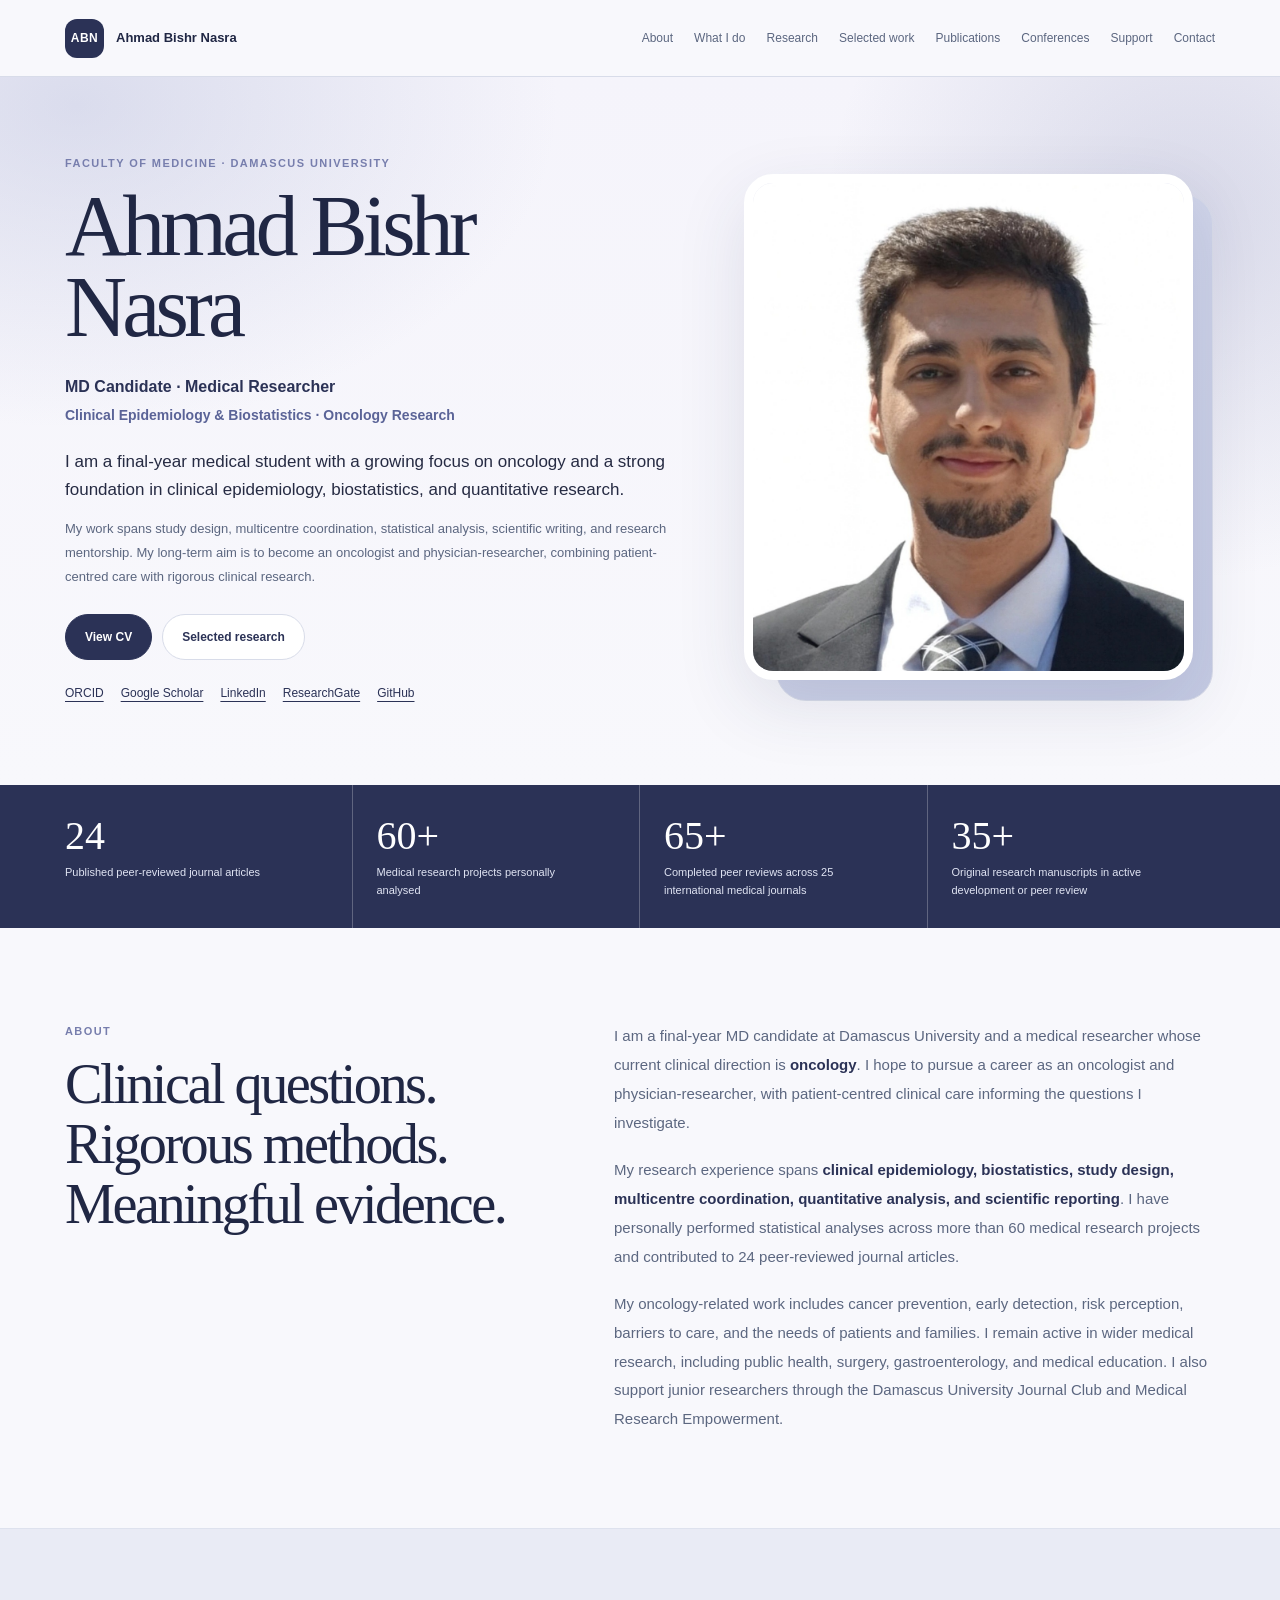
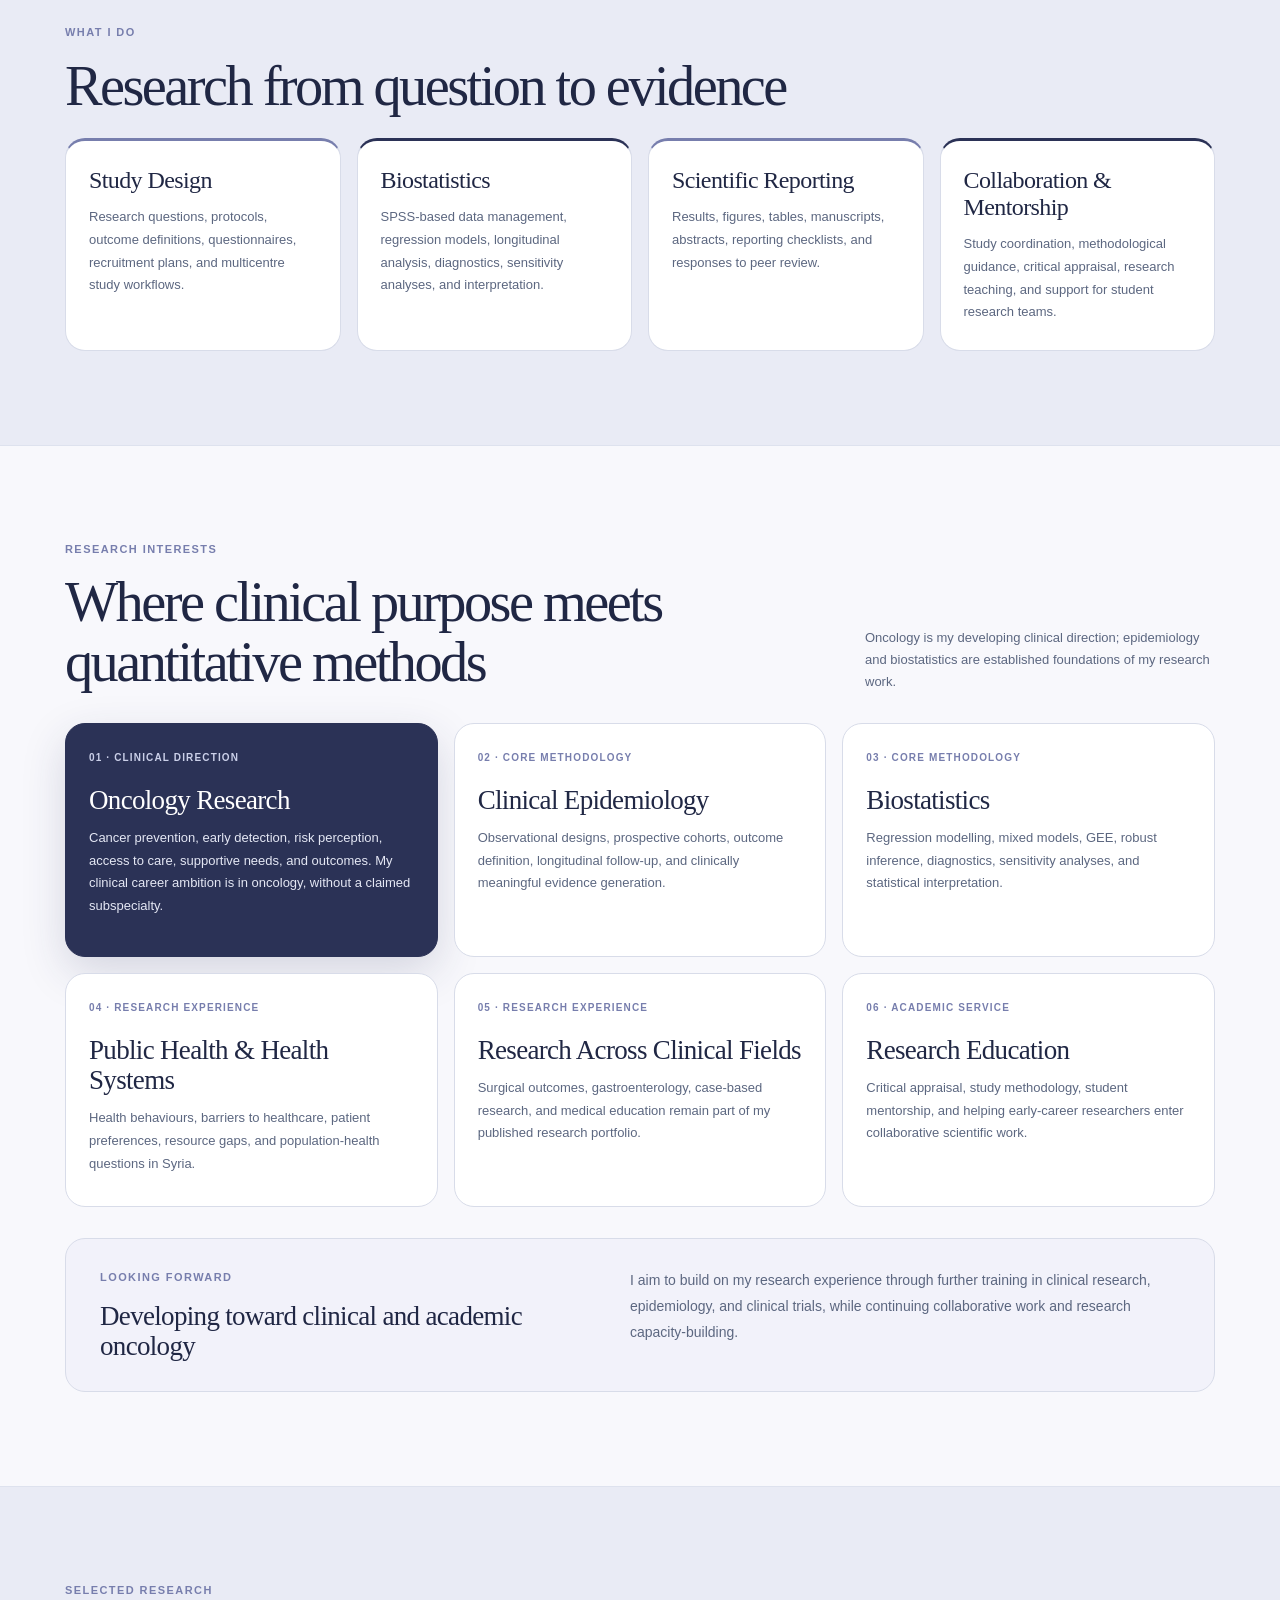
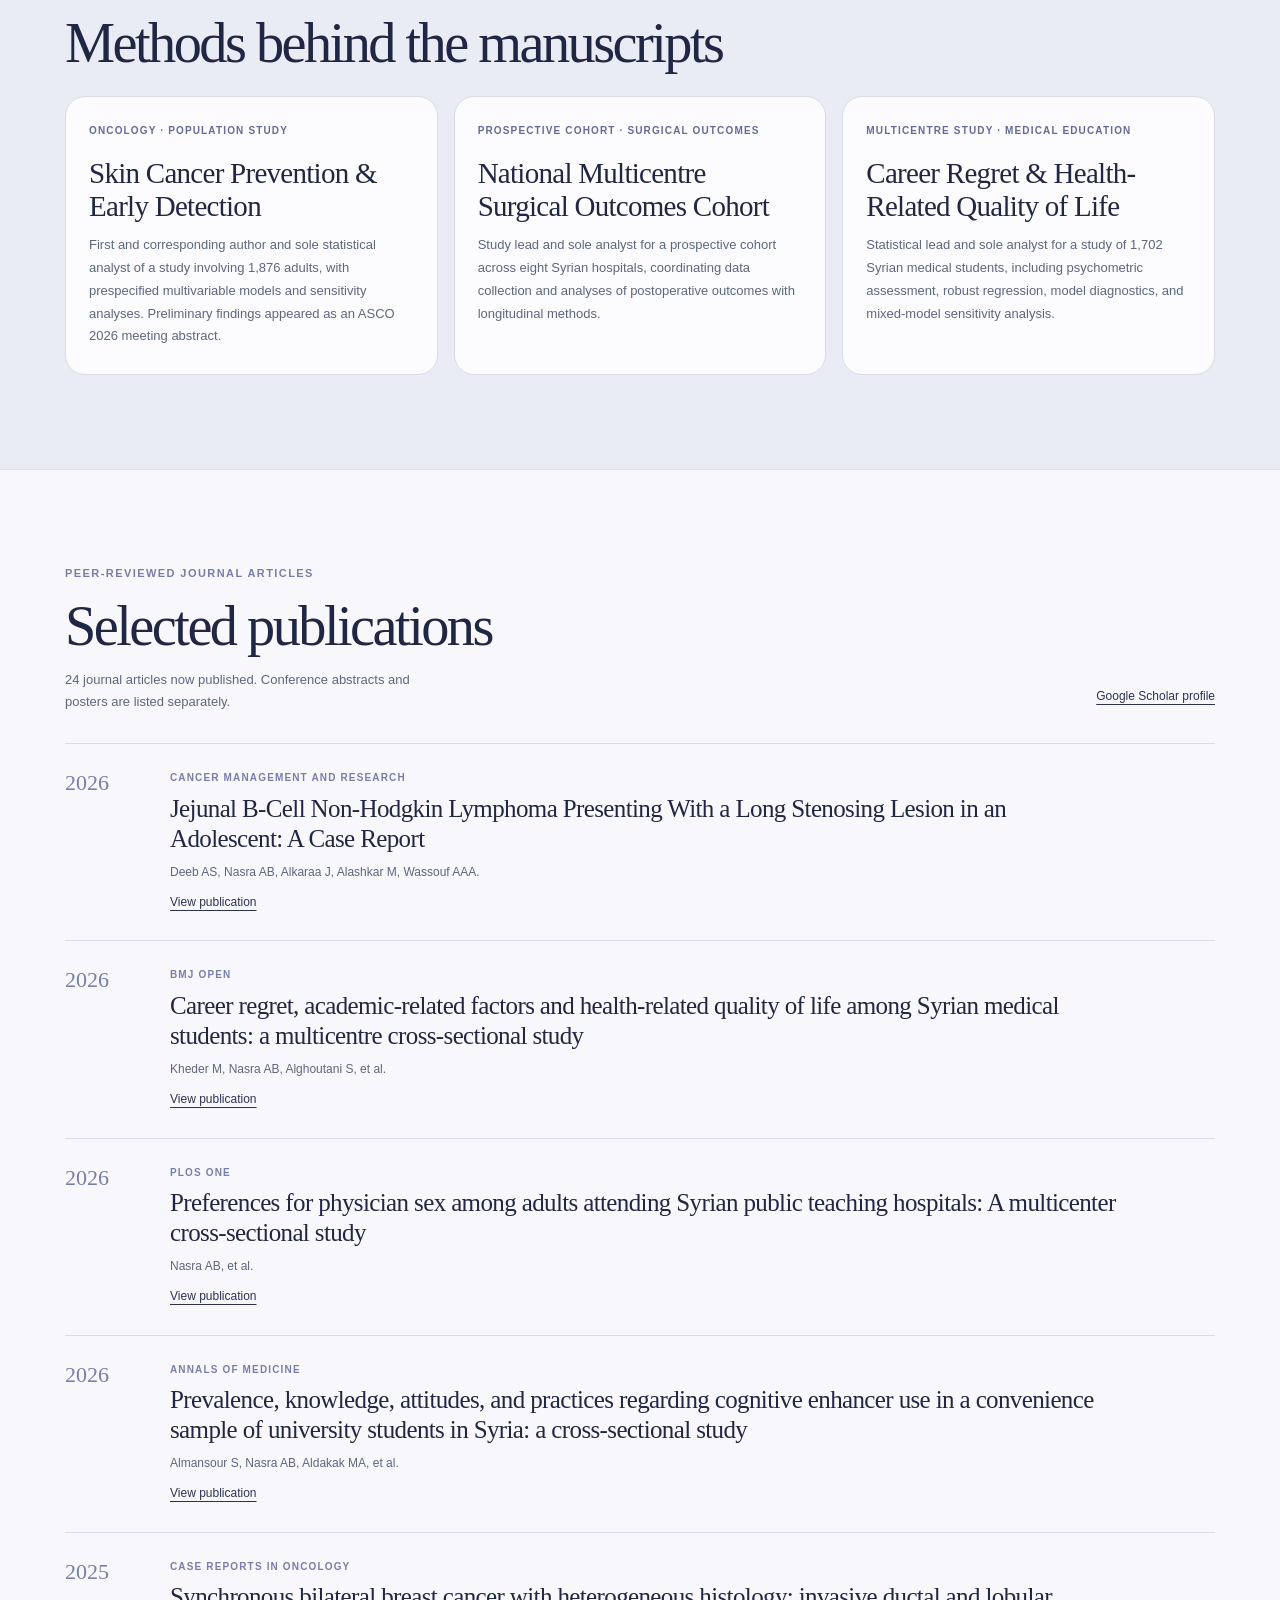
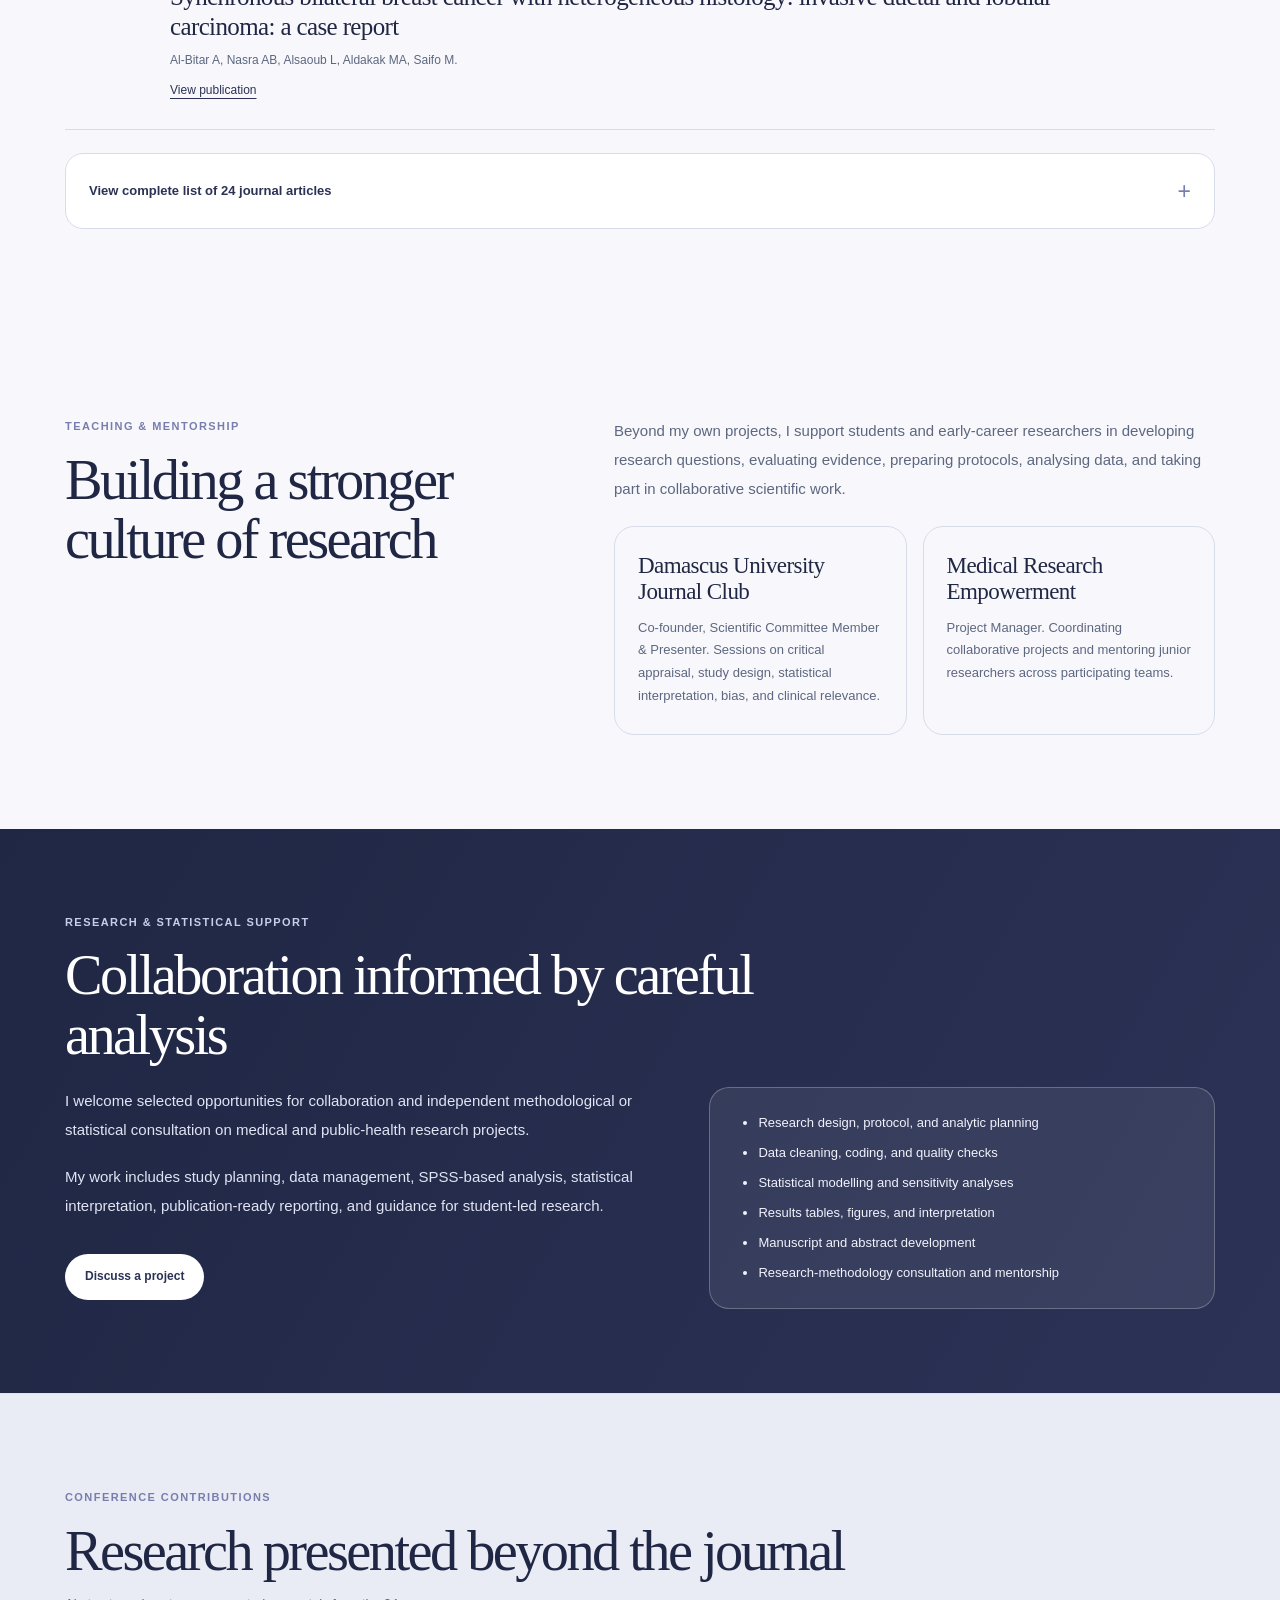
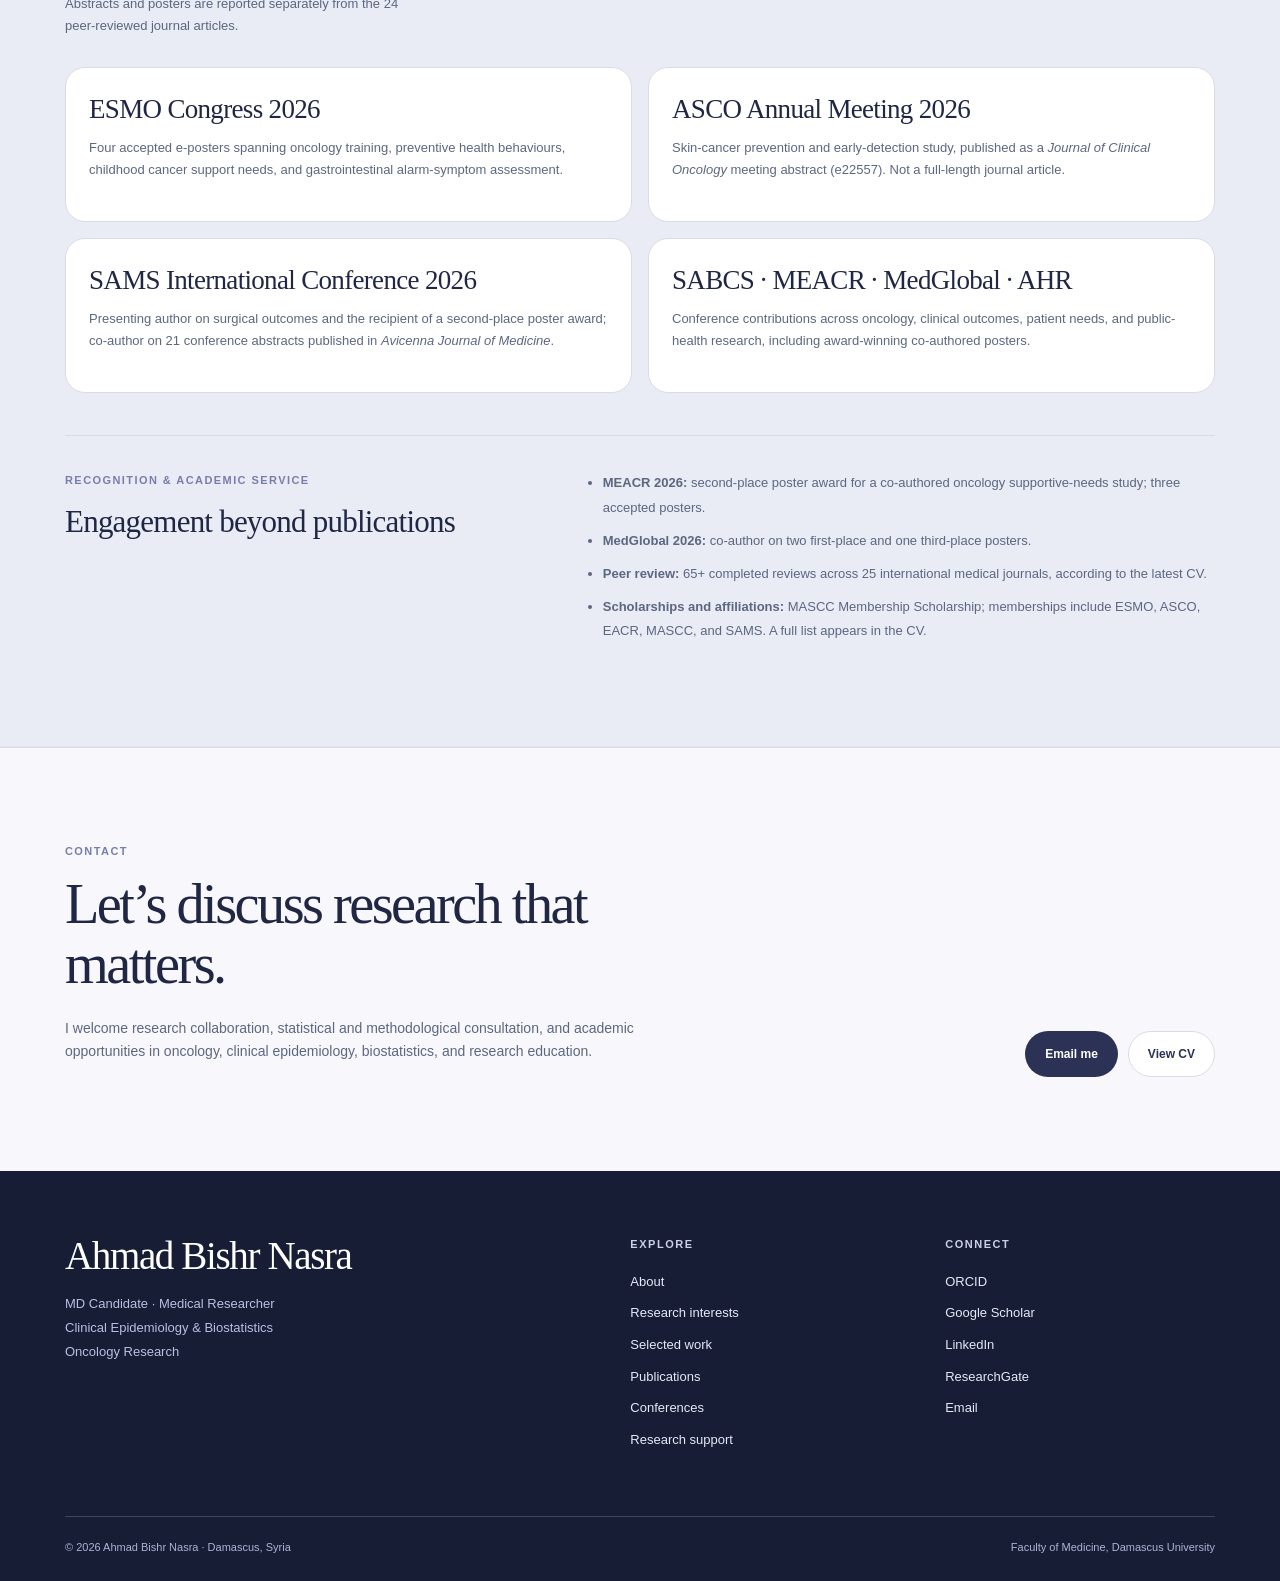
==== commit 3fe34533: "Add files via upload" ====
--- a/index.html
+++ b/index.html
@@ -1,439 +1,201 @@
 <!doctype html>
 <html lang="en">
 <head>
-  <meta charset="utf-8" />
-  <meta name="viewport" content="width=device-width, initial-scale=1" />
-  <title>Ahmad Bishr Nasra | Clinical Epidemiology & Quantitative Clinical Research</title>
-  <meta name="description" content="Ahmad Bishr Nasra is a final-year MD candidate at Damascus University focused on clinical epidemiology and quantitative clinical research, with work in biostatistics, outcomes research, oncology, gastroenterology, and research methodology." />
-  <meta name="author" content="Ahmad Bishr Nasra" />
-  <meta name="robots" content="index,follow,max-image-preview:large" />
-  <meta name="theme-color" content="#1d2b36" />
-  <link rel="canonical" href="https://ahmadbishrnasra.github.io/" />
-
-  <meta property="og:type" content="profile" />
-  <meta property="og:url" content="https://ahmadbishrnasra.github.io/" />
-  <meta property="og:title" content="Ahmad Bishr Nasra | Clinical Epidemiology & Quantitative Clinical Research" />
-  <meta property="og:description" content="Final-year MD candidate and medical researcher focused on clinical epidemiology, quantitative clinical research, biostatistics, outcomes research, oncology—particularly breast cancer—and gastroenterology." />
-  <meta property="og:image" content="https://ahmadbishrnasra.github.io/assets/social-card.png?v=20261028" />
-  <meta property="og:image:alt" content="Ahmad Bishr Nasra — Clinical Epidemiology and Quantitative Clinical Research" />
-  <meta property="profile:first_name" content="Ahmad Bishr" />
-  <meta property="profile:last_name" content="Nasra" />
-
-  <meta name="twitter:card" content="summary_large_image" />
-  <meta name="twitter:title" content="Ahmad Bishr Nasra | Clinical Epidemiology & Quantitative Clinical Research" />
-  <meta name="twitter:description" content="MD candidate at Damascus University focused on clinical epidemiology, quantitative clinical research, biostatistics, outcomes research, oncology—particularly breast cancer—and gastroenterology." />
-  <meta name="twitter:image" content="https://ahmadbishrnasra.github.io/assets/social-card.png?v=20261028" />
-  <meta name="twitter:image:alt" content="Ahmad Bishr Nasra — Clinical Epidemiology and Quantitative Clinical Research" />
-
-  <link rel="icon" href="assets/favicon.svg" type="image/svg+xml" />
-  <link rel="stylesheet" href="styles.css" />
-
-  <script type="application/ld+json">
-{
-    "@context": "https://schema.org",
-    "@type": "ProfilePage",
+<meta charset="utf-8"/>
+<meta content="width=device-width, initial-scale=1" name="viewport"/>
+<title>Ahmad Bishr Nasra | Medical Researcher · Clinical Epidemiology · Oncology Research</title>
+<meta content="Ahmad Bishr Nasra is a final-year MD candidate at Damascus University and medical researcher working in clinical epidemiology, biostatistics, and oncology research, with experience in multicentre studies, statistical analysis, and research mentorship." name="description"/>
+<meta content="Ahmad Bishr Nasra" name="author"/>
+<meta content="index,follow,max-image-preview:large" name="robots"/>
+<meta content="#2B3256" name="theme-color"/>
+<link href="https://ahmadbishrnasra.github.io/" rel="canonical"/>
+<meta content="profile" property="og:type"/>
+<meta content="https://ahmadbishrnasra.github.io/" property="og:url"/>
+<meta content="Ahmad Bishr Nasra | Medical Researcher · Clinical Epidemiology · Oncology Research" property="og:title"/>
+<meta content="Final-year MD candidate at Damascus University. Clinical epidemiology, biostatistics, oncology research, and research education." property="og:description"/>
+<meta content="https://ahmadbishrnasra.github.io/assets/social-card.png?v=20261104" property="og:image"/>
+<meta content="Ahmad Bishr Nasra, MD candidate and medical researcher" property="og:image:alt"/>
+<meta content="Ahmad Bishr" property="profile:first_name"/>
+<meta content="Nasra" property="profile:last_name"/>
+<meta content="summary_large_image" name="twitter:card"/>
+<meta content="Ahmad Bishr Nasra | Medical Researcher · Clinical Epidemiology · Oncology Research" name="twitter:title"/>
+<meta content="MD Candidate · Medical Researcher · Clinical Epidemiology &amp; Biostatistics · Oncology Research. Academic portfolio and research collaboration." name="twitter:description"/>
+<meta content="https://ahmadbishrnasra.github.io/assets/social-card.png?v=20261104" name="twitter:image"/>
+<meta content="Ahmad Bishr Nasra, MD candidate and medical researcher" name="twitter:image:alt"/>
+<link href="assets/favicon.svg" rel="icon" type="image/svg+xml"/>
+<link href="styles.css" rel="stylesheet"/>
+<script type="application/ld+json">{
+  "@context": "https://schema.org",
+  "@type": "ProfilePage",
+  "name": "Ahmad Bishr Nasra",
+  "description": "Academic profile of Ahmad Bishr Nasra, final-year MD candidate and medical researcher at Damascus University working in clinical epidemiology, biostatistics, and oncology research.",
+  "url": "https://ahmadbishrnasra.github.io/",
+  "dateModified": "2026-11-04T23:41:13+03:00",
+  "primaryImageOfPage": {
+    "@type": "ImageObject",
+    "url": "https://ahmadbishrnasra.github.io/assets/ahmad-bishr-nasra-hero.jpg",
+    "contentUrl": "https://ahmadbishrnasra.github.io/assets/ahmad-bishr-nasra-hero.jpg",
     "name": "Ahmad Bishr Nasra",
-    "description": "Academic profile of Ahmad Bishr Nasra, final-year MD candidate and medical researcher focused on clinical epidemiology and quantitative clinical research at Damascus University.",
+    "caption": "Professional portrait of Ahmad Bishr Nasra",
+    "representativeOfPage": true
+  },
+  "mainEntity": {
+    "@type": "Person",
+    "name": "Ahmad Bishr Nasra",
+    "givenName": "Ahmad Bishr",
+    "familyName": "Nasra",
+    "jobTitle": "MD Candidate and Medical Researcher",
+    "email": "mailto:ahmadbishrnasra@gmail.com",
+    "image": {
+      "@type": "ImageObject",
+      "url": "https://ahmadbishrnasra.github.io/assets/ahmad-bishr-nasra-hero.jpg",
+      "contentUrl": "https://ahmadbishrnasra.github.io/assets/ahmad-bishr-nasra-hero.jpg",
+      "name": "Ahmad Bishr Nasra",
+      "caption": "Professional portrait of Ahmad Bishr Nasra",
+      "representativeOfPage": true
+    },
     "url": "https://ahmadbishrnasra.github.io/",
-    "dateModified": "2026-10-28T03:28:00+03:00",
-    "primaryImageOfPage": {
-        "@type": "ImageObject",
-        "url": "https://ahmadbishrnasra.github.io/assets/ahmad-bishr-nasra.jpg",
-        "contentUrl": "https://ahmadbishrnasra.github.io/assets/ahmad-bishr-nasra.jpg",
-        "name": "Ahmad Bishr Nasra",
-        "caption": "Professional portrait of Ahmad Bishr Nasra",
-        "representativeOfPage": true
+    "identifier": "https://orcid.org/0009-0002-8243-9385",
+    "affiliation": {
+      "@type": "CollegeOrUniversity",
+      "name": "Damascus University",
+      "department": "Faculty of Medicine"
     },
-    "mainEntity": {
-        "@type": "Person",
-        "name": "Ahmad Bishr Nasra",
-        "givenName": "Ahmad Bishr",
-        "familyName": "Nasra",
-        "jobTitle": "MD Candidate and Medical Researcher",
-        "email": "mailto:ahmadbishrnasra@gmail.com",
-        "image": {
-            "@type": "ImageObject",
-            "url": "https://ahmadbishrnasra.github.io/assets/ahmad-bishr-nasra.jpg",
-            "contentUrl": "https://ahmadbishrnasra.github.io/assets/ahmad-bishr-nasra.jpg",
-            "name": "Ahmad Bishr Nasra",
-            "caption": "Professional portrait of Ahmad Bishr Nasra",
-            "representativeOfPage": true
-        },
-        "url": "https://ahmadbishrnasra.github.io/",
-        "identifier": "https://orcid.org/0009-0002-8243-9385",
-        "affiliation": {
-            "@type": "CollegeOrUniversity",
-            "name": "Damascus University",
-            "department": "Faculty of Medicine"
-        },
-        "sameAs": [
-            "https://orcid.org/0009-0002-8243-9385",
-            "https://scholar.google.com/citations?user=wnWyQ7wAAAAJ&hl=en",
-            "https://www.linkedin.com/in/ahmad-bishr-nasra",
-            "https://www.researchgate.net/profile/Ahmad-Bishr-Nasra",
-            "https://github.com/ahmadbishrnasra"
-        ],
-        "knowsAbout": [
-            "Clinical epidemiology",
-            "Quantitative clinical research",
-            "Biostatistics",
-            "Outcomes research",
-            "Oncology",
-            "Gastroenterology",
-            "Breast cancer",
-            "Research methodology",
-            "Scientific writing",
-            "Multicenter research",
-            "Medical education",
-            "Research mentorship"
-        ]
-    }
-}
-  </script>
+    "sameAs": [
+      "https://orcid.org/0009-0002-8243-9385",
+      "https://scholar.google.com/citations?user=wnWyQ7wAAAAJ&hl=en",
+      "https://www.linkedin.com/in/ahmad-bishr-nasra",
+      "https://www.researchgate.net/profile/Ahmad-Bishr-Nasra",
+      "https://github.com/ahmadbishrnasra"
+    ],
+    "knowsAbout": [
+      "Clinical epidemiology",
+      "Biostatistics",
+      "Oncology research",
+      "Quantitative clinical research",
+      "Cancer prevention and early detection",
+      "Clinical study design",
+      "Outcomes research",
+      "Statistical analysis",
+      "Multicenter studies",
+      "Scientific writing",
+      "Research mentorship",
+      "Public health research",
+      "Surgical outcomes research",
+      "Gastroenterology research"
+    ]
+  }
+}</script>
 </head>
 <body>
-  <a class="skip-link" href="#main">Skip to content</a>
-
-  <header class="site-header">
-    <div class="wrap nav-wrap">
-      <a class="brand" href="#top" aria-label="Ahmad Bishr Nasra home">
-        <span class="brand-mark">ABN</span>
-        <span class="brand-name">Ahmad Bishr Nasra</span>
-      </a>
-      <nav class="nav" aria-label="Primary navigation">
-        <a href="#about">About</a>
-        <a href="#work">What I do</a>
-        <a href="#focus">Focus</a>
-        <a href="#projects">Selected work</a>
-        <a href="#publications">Publications</a>
-        <a href="#support">Support</a>
-        <a href="#contact">Contact</a>
-      </nav>
-    </div>
-  </header>
-
-  <main id="main">
-    <section class="hero" id="top">
-      <div class="wrap hero-grid">
-        <div class="hero-copy">
-          <p class="eyebrow">Faculty of Medicine · Damascus University</p>
-          <h1>Ahmad Bishr Nasra</h1>
-          <p class="hero-role">MD Candidate <span aria-hidden="true">·</span> Clinical Epidemiology <span aria-hidden="true">·</span> Quantitative Clinical Research</p>
-          <p class="hero-tagline">Designing, analysing, and communicating clinically meaningful research across multicentre, population-health, and outcomes studies.</p>
-          <p class="hero-text">
-            I am a final-year MD candidate and medical researcher with experience across the full research lifecycle. My current academic portfolio includes <strong>24 peer-reviewed journal articles</strong> (23 published and 1 accepted),
-            <strong>65+ completed peer reviews across 25 international journals</strong>, statistical-analysis contributions to <strong>50+ medical research projects</strong>, and <strong>35+ original research manuscripts</strong>
-            in active development or peer review.
-          </p>
-          <div class="hero-actions">
-            <a class="button primary" href="Ahmad_Bishr_Nasra_CV.pdf?v=20261028" target="_blank" rel="noopener">View CV</a>
-            <a class="button secondary" href="#support">Research support</a>
-          </div>
-          <div class="profile-links" aria-label="Professional profiles">
-            <a href="https://orcid.org/0009-0002-8243-9385" target="_blank" rel="me noopener">ORCID</a>
-            <a href="https://scholar.google.com/citations?user=wnWyQ7wAAAAJ&hl=en" target="_blank" rel="me noopener">Google Scholar</a>
-            <a href="https://www.linkedin.com/in/ahmad-bishr-nasra" target="_blank" rel="me noopener">LinkedIn</a>
-            <a href="https://www.researchgate.net/profile/Ahmad-Bishr-Nasra" target="_blank" rel="me noopener">ResearchGate</a>
-            <a href="https://github.com/ahmadbishrnasra" target="_blank" rel="me noopener">GitHub</a>
-          </div>
-        </div>
-        <div class="portrait-shell">
-          <div class="portrait-card">
-            <img src="assets/ahmad-bishr-nasra-hero.jpg" alt="Professional portrait of Ahmad Bishr Nasra" width="1080" height="1320" />
-          </div>
-        </div>
-      </div>
-    </section>
-
-    <section class="metrics" aria-label="Academic profile highlights">
-      <div class="wrap metrics-grid">
-        <article><strong>24</strong><span>Peer-reviewed journal articles, including 23 published</span></article>
-        <article><strong>50+</strong><span>Medical research projects with statistical-analysis contributions</span></article>
-        <article><strong>65+</strong><span>Completed peer reviews across 25 international medical journals</span></article>
-        <article><strong>35+</strong><span>Original research manuscripts in active development or peer review</span></article>
-      </div>
-    </section>
-
-    <section class="section" id="about">
-      <div class="wrap split-intro">
-        <div>
-          <p class="section-kicker">About</p>
-          <h2>Clinical questions, quantitative methods, meaningful evidence.</h2>
-        </div>
-        <div class="prose large-prose">
-          <p>
-            My work is increasingly centred on <strong>clinical epidemiology, quantitative clinical research, and biostatistical methods</strong>. I am interested in study design, robust analysis, outcomes research,
-            and the generation of evidence that is both methodologically defensible and clinically useful.
-          </p>
-          <p>
-            My principal clinical interests are <strong>oncology, particularly breast cancer, and gastroenterology</strong>. Alongside my own projects, I collaborate on multicentre and multinational studies,
-            support research teams with methodological and statistical work, and contribute to research education and mentorship.
-          </p>
-        </div>
-      </div>
-    </section>
-
-    <section class="section section-soft" id="work">
-      <div class="wrap">
-        <p class="section-kicker">What I do</p>
-        <h2>Four parts of my work</h2>
-        <div class="cards work-grid">
-          <article class="card feature-card">
-            <h3>Study Development</h3>
-            <p>Research-question formulation, study design, protocol and ethics preparation, outcome definition, questionnaire development, and multicentre workflows.</p>
-          </article>
-          <article class="card feature-card">
-            <h3>Quantitative Analysis</h3>
-            <p>Data cleaning and restructuring, model selection, regression analysis, mixed models, GEE, diagnostics, sensitivity analyses, and publication-ready outputs.</p>
-          </article>
-          <article class="card feature-card">
-            <h3>Scientific Reporting</h3>
-            <p>Statistical-results reporting, manuscripts, abstracts, posters, figures and tables, peer-review responses, and journal submission workflows.</p>
-          </article>
-          <article class="card feature-card">
-            <h3>Research Leadership & Mentorship</h3>
-            <p>Project coordination, methodological consultation, collaborative research development, junior-researcher mentorship, and research education.</p>
-          </article>
-        </div>
-      </div>
-    </section>
-
-    <section class="section" id="focus">
-      <div class="wrap">
-        <div class="section-heading-row">
-          <div>
-            <p class="section-kicker">Research focus</p>
-            <h2>Themes that define my work</h2>
-          </div>
-        </div>
-        <div class="cards focus-grid">
-          <article class="card"><span class="tag">01</span><h3>Clinical Epidemiology & Outcomes</h3><p>Prospective and retrospective studies, outcome definition, longitudinal follow-up, causal thinking, and clinically relevant evidence generation.</p></article>
-          <article class="card"><span class="tag">02</span><h3>Biostatistics & Quantitative Methods</h3><p>Multivariable regression, robust inference, mixed models, GEE, reliability analysis, diagnostics, bootstrap methods, and sensitivity analyses.</p></article>
-          <article class="card"><span class="tag">03</span><h3>Oncology & Breast Cancer</h3><p>Cancer prevention, detection, supportive care, cancer outcomes, and a growing clinical interest in breast cancer and oncology research.</p></article>
-          <article class="card"><span class="tag">04</span><h3>Gastroenterology & GI Research</h3><p>Healthcare-seeking, GI alarm symptoms, clinical case research, laboratory data, and quantitative questions relevant to digestive health.</p></article>
-          <article class="card"><span class="tag">05</span><h3>Public Health & Health Systems</h3><p>Healthcare access, health behaviours, emergency-care capacity, patient participation, and population-health questions in resource-constrained settings.</p></article>
-          <article class="card"><span class="tag">06</span><h3>Research Capacity Building</h3><p>Critical appraisal, research education, methodological consultation, and helping junior researchers progress from ideas to active projects.</p></article>
-        </div>
-
-        <div class="current-focus">
-          <div>
-            <p class="section-kicker">Current focus</p>
-            <h3>What I am especially focused on now</h3>
-          </div>
-          <ul class="clean-list">
-            <li>Prospective multicentre outcomes research with robust modelling and sensitivity analyses.</li>
-            <li>Clinical epidemiology and quantitative work in oncology—particularly breast cancer—and gastroenterology.</li>
-            <li>Methodological and statistical collaboration on investigator-led clinical, population, and laboratory-based studies.</li>
-          </ul>
-        </div>
-      </div>
-    </section>
-
-
-    <section class="section section-soft" id="projects">
-      <div class="wrap">
-        <p class="section-kicker">Selected quantitative work</p>
-        <h2>Methodological depth behind the publication list</h2>
-        <div class="cards focus-grid">
-          <article class="card">
-            <span class="tag">Prospective cohort</span>
-            <h3>National Multicentre Surgical Outcomes Cohort</h3>
-            <p>Study lead, central coordinator, statistical lead and sole analyst for a prospective cohort across eight public hospitals. Coordinated 24 data collectors; 405 patients were enrolled, with 389 adults included in the primary analysis.</p>
-          </article>
-          <article class="card">
-            <span class="tag">Population study</span>
-            <h3>Skin Cancer Prevention & Early Detection</h3>
-            <p>First and corresponding author, statistical lead and sole analyst for a study of 1,876 adults, with prespecified multivariable analyses, robust inference, and sensitivity analyses. Preliminary findings were presented at ASCO 2026.</p>
-          </article>
-          <article class="card">
-            <span class="tag">Multicentre education research</span>
-            <h3>Career Regret & Health-Related Quality of Life</h3>
-            <p>Second author, statistical lead and sole analyst for a multicentre study of 1,702 medical students, including psychometric assessment, HC3 robust inference, diagnostics, sensitivity analyses, and university-level mixed modelling.</p>
-          </article>
-        </div>
-      </div>
-    </section>
-
-    <section class="section" id="publications">
-      <div class="wrap">
-        <div class="section-heading-row">
-          <div>
-            <p class="section-kicker">Selected publications</p>
-            <h2>Recent work across clinical epidemiology, patient-centred research, and clinical case research</h2>
-          </div>
-          <a class="text-link" href="https://scholar.google.com/citations?user=wnWyQ7wAAAAJ&hl=en" target="_blank" rel="noopener">View full Google Scholar profile</a>
-        </div>
-
-        <div class="publication-list">
-          <article class="publication">
-            <span class="pub-year">2026</span>
-            <div>
-              <p class="pub-journal">BMJ Open</p>
-              <h3>Career regret, academic-related factors, and health-related quality of life among Syrian medical students: a multicentre cross-sectional study</h3>
-              <p class="pub-authors">Kheder M, Nasra AB, Alghoutani S, et al.</p>
-              <p class="pub-meta">BMJ Open. 2026;16(10):e118578.</p>
-            </div>
-          </article>
-
-          <article class="publication">
-            <span class="pub-year">2026</span>
-            <div>
-              <p class="pub-journal">Cancer Management and Research</p>
-              <h3>Jejunal B-Cell Non-Hodgkin Lymphoma Presenting With a Long Stenosing Lesion in an Adolescent: A Case Report</h3>
-              <p class="pub-authors">Deeb AS, Nasra AB, Alkaraa J, Alashkar M, Wassouf AAA.</p>
-              <a href="https://doi.org/10.2147/CMAR.S657567" target="_blank" rel="noopener">View publication</a>
-            </div>
-          </article>
-
-          <article class="publication">
-            <span class="pub-year">2026</span>
-            <div>
-              <p class="pub-journal">Diabetes, Metabolic Syndrome and Obesity</p>
-              <h3>Knowledge gaps, primary care provider counselling, and barriers to diabetic retinopathy screening among adults with diabetes in Syria: a multicenter cross-sectional study</h3>
-              <p class="pub-authors">Al Malla A, Nasra AB, Almansour S, Aldakak MA, Al Saleh M, Alkhateeb J, Salman LB, Latifeh Y.</p>
-              <a href="https://doi.org/10.2147/DMSO.S624626" target="_blank" rel="noopener">View publication</a>
-            </div>
-          </article>
-
-          <article class="publication">
-            <span class="pub-year">2026</span>
-            <div>
-              <p class="pub-journal">PLOS ONE</p>
-              <h3>Preferences for physician sex among adults attending Syrian public teaching hospitals: A multicenter cross-sectional study</h3>
-              <p class="pub-authors">Nasra AB, Shoari A, Abubakir M, Sabbagh L, et al.</p>
-              <a href="https://doi.org/10.1371/journal.pone.0359066" target="_blank" rel="noopener">View publication</a>
-            </div>
-          </article>
-
-          <article class="publication">
-            <span class="pub-year">2026</span>
-            <div>
-              <p class="pub-journal">Global Health Action</p>
-              <h3>Medication Access Barriers and Perceived Health Consequences in Post-War Syria: A Cross-Sectional Study in Homs</h3>
-              <p class="pub-authors">Al-Deeb R, Nasra AB, Aldakak MA, et al.</p>
-              <a href="https://doi.org/10.1080/16549716.2026.2726661" target="_blank" rel="noopener">View publication</a>
-            </div>
-          </article>
-        </div>
-
-        <details class="more-publications">
-          <summary>Show the full publication list</summary>
-          <ol>
-            <li>Nasra AB, Al-Dairy A, Almohamad A, Jabr A, Al-Dairy Y. Supravalvular aortic stenosis with aneurysmal dilation and infective vegetations of the aortic arch in a pediatric patient with Williams syndrome: a case report and review of the literature. <em>Journal of Medical Case Reports</em>. 2026. doi:10.1186/s13256-026-05868-5.</li>
-            <li>Nasra AB, Barghouth R, Al-Bitar A, Solaiman A. Incidental giant mesenteric lipoma: a case report. <em>Radiology Case Reports</em>. 2026. doi:10.1016/j.radcr.2025.10.022.</li>
-            <li>Abubakir M, Nasra AB, Sabbagh L, Barghouth R, Al Ali MM. Extensive cervico-vaginal ischemic injury reaching the bladder base following obstructed labor in a macrosomic pregnancy: a case report. <em>International Journal of Surgery Case Reports</em>. 2026. doi:10.1097/RC9.0000000000000062.</li>
-            <li>Al-Bitar A, Nasra AB, Alsaoub L, Aldakak MA, Saifo M. Synchronous bilateral breast cancer with heterogeneous histology: invasive ductal and lobular carcinoma: a case report. <em>Case Reports in Oncology</em>. 2025. doi:10.1159/000548545.</li>
-            <li>Nasra AB, Al-Bitar A. Complete resection of an incidentally discovered posterior mediastinal ganglioneuroma in an asymptomatic child: a case report. <em>Journal of Surgical Case Reports</em>. 2025. doi:10.1093/jscr/rjaf685.</li>
-            <li>Almawaz MY, Al-Assi F, Katbi E, et al. Quality of life and patient satisfaction among individuals with cutaneous leishmaniasis in Syria: a cross-sectional study. <em>Infectious Diseases of Poverty</em>. 2026. doi:10.1186/s40249-025-01409-2.</li>
-            <li>Al-Bitar A, Janoud O, Alyassin D, et al. Euthanasia in Syria: an examination of medical student attitudes and predictors in a conflict zone. <em>BMC Medical Ethics</em>. 2026. doi:10.1186/s12910-026-01402-w.</li>
-            <li>Al-Bitar A, Nasra AB, Alsaoub L, et al. Workplace violence in a conflict zone: a study from Syria's healthcare frontline. <em>BMC Public Health</em>. 2025. doi:10.1186/s12889-025-26102-9.</li>
-            <li>Nasra AB, Aldakak MA, Fallouh N, Alabdullah N, Darwish M, Alshurbaji MF, Alkhamis YA, Hammadieh A. Solid pseudopapillary neoplasm of the pancreatic head in an 18-year-old presenting with chronic intermittent abdominal pain: a case report. <em>Case Reports in Oncology</em>. 2026. doi:10.1159/000551633.</li>
-            <li>Aldakak MA, Nasra AB, Ahmad R, Abo Dakka Y, Ibrahim B, Souleiman Y. Recurrent hepatic hydatid disease presenting with biliptysis and suspected bronchobiliary fistula: successful management via thoracotomy, lung wedge resection, and diaphragmatic/subdiaphragmatic cyst evacuation. <em>Journal of Cardiothoracic Surgery</em>. 2026. doi:10.1186/s13019-026-04184-9.</li>
-            <li>Aldakak MA, Nasra AB, Abo Dakka Y, Ibrahim B, Chaban H. Late-presenting left Bochdalek hernia with intrathoracic transverse colon causing progressive exertional dyspnea: a case report. <em>Journal of Cardiothoracic Surgery</em>. 2026. doi:10.1186/s13019-026-04202-w.</li>
-            <li>Nasra AB, Tannous G, Aldakak MA, Ahmad R, Al Jabban Y, Sahloul W, Darwish B. Traumatic bilothorax following right thoracoabdominal gunshot injury: a case report of stepwise endoscopic and surgical management. <em>BMC Surgery</em>. 2026. doi:10.1186/s12893-026-03795-2.</li>
-            <li>Aldakak MA, Nasra AB, Ahmad R, Alhallaq H, Assoud K, Chaban H. Cytokeratin-positive pleomorphic chest wall sarcoma mimicking MPNST: a case report. <em>Cancer Management and Research</em>. 2026. doi:10.2147/CMAR.S606289.</li>
-            <li>Almansour S, Farhat R, Almansour M, Al-Deeb R, Daboul R, Nasra AB, Odeh ZA, Rajjoub N, Zeno M, Alshreibati F. Academic reading format preferences among Syrian medical students: a cross-institutional survey. <em>Advances in Medical Education and Practice</em>. 2026. doi:10.2147/AMEP.S604141.</li>
-            <li>Al Saleh M, Nasra AB, Hussein M, Fallouh N, Nassif E, Haj Kasem S, Al-Deeb R, Afeef M, Darwish T. Digital Eye Strain and Perceived Academic Burden Among Syrian Medical Students: A Multicenter Cross-Sectional Study of Symptom Burden and Associated Factors. <em>Advances in Medical Education and Practice</em>. 2026;17:630940. doi:10.2147/AMEP.S630940.</li>
-            <li>Al-Deeb R, Nasra AB, Aldakak MA, et al. Medication Access Barriers and Perceived Health Consequences in Post-War Syria: A Cross-Sectional Study in Homs. <em>Global Health Action</em>. 2026. doi:10.1080/16549716.2026.2726661.</li>
-            <li>Al-Deeb R, Aldakak MA, Nasra AB, Almansour S, et al. Emergency Care Competence and Resource Gaps Among Resident Physicians in Selected Syrian Governmental Hospitals: Implications for Health System Recovery. <em>Journal of Multidisciplinary Healthcare</em>. 2026. doi:10.2147/JMDH.S631468.</li>
-            <li>Gergeus R, Nasra AB, Barghouth R, Sheikh Ali D. Non-Radiographic Axial Spondyloarthritis Presenting with Anterior Chest Wall Pain without Inflammatory Back Pain in an HLA-B27-Negative Young Man: A Case Report Highlighting Diagnostic Challenges. <em>International Medical Case Reports Journal</em>. 2026. doi:10.2147/IMCRJ.S639166.</li>
-            <li>Al-Deeb R, Al Kheder T, Nasra AB, Kseibi H, et al. Patient Preferences Regarding Undergraduate Medical Student Participation in Clinical Care: A Multicenter Cross-Sectional Study in Syria. <em>Patient Preference and Adherence</em>. 2026. doi:10.2147/PPA.S644198.</li>
-            <li>Nasra AB, Shoari A, Abubakir M, Sabbagh L, et al. Preferences for physician sex among adults attending Syrian public teaching hospitals: A multicenter cross-sectional study. <em>PLOS ONE</em>. 2026. doi:10.1371/journal.pone.0359066.</li>
-            <li>Al Malla A, Nasra AB, Almansour S, Aldakak MA, Al Saleh M, Alkhateeb J, Salman LB, Latifeh Y. Knowledge gaps, primary care provider counselling, and barriers to diabetic retinopathy screening among adults with diabetes in Syria: a multicenter cross-sectional study. <em>Diabetes, Metabolic Syndrome and Obesity</em>. 2026;19:624626. doi:10.2147/DMSO.S624626.</li>
-            <li>Kheder M, Nasra AB, Alghoutani S, et al. Career regret, academic-related factors, and health-related quality of life among Syrian medical students: a multicentre cross-sectional study. <em>BMJ Open</em>. 2026;16(10):e118578.</li>
-            <li>Deeb AS, Nasra AB, Alkaraa J, Alashkar M, Wassouf AAA. Jejunal B-Cell Non-Hodgkin Lymphoma Presenting With a Long Stenosing Lesion in an Adolescent: A Case Report. <em>Cancer Management and Research</em>. 2026;18:657567. doi:10.2147/CMAR.S657567.</li>
-            <li>Almansour S, Nasra AB, Aldakak MA, Barhoum B, Salloum J, Abidan B, Zaghbour E, Khaddam W. Prevalence, Knowledge, Attitudes, and Practices Regarding Cognitive Enhancer Use in a Convenience Sample of University Students in Syria: A Cross-Sectional Study. <em>Annals of Medicine</em>. 2026. Accepted for publication.</li>
-          </ol>
-        </details>
-      </div>
-    </section>
-
-    <section class="section" id="mentorship">
-      <div class="wrap two-col mentorship-grid">
-        <div>
-          <p class="section-kicker">Teaching, mentorship & research advocacy</p>
-          <h2>Helping students move from interest to implementation</h2>
-        </div>
-        <div class="prose">
-          <p>
-            As <strong>Project Manager at Medical Research Empowerment (MRE)</strong> and <strong>Co-Founder, Scientific Committee Member & Presenter of the Damascus University Journal Club</strong>, I support medical students and early-career researchers in study development,
-            methodology, statistical reasoning, critical appraisal, scientific writing, and progression from initial ideas to active projects.
-          </p>
-          <div class="cards mini-grid">
-            <article class="card mini-card"><h3>Damascus University Journal Club</h3><p>Critical appraisal, evidence-based medicine, study design, statistical interpretation, bias, methodological limitations, and clinical relevance.</p></article>
-            <article class="card mini-card"><h3>Medical Research Empowerment</h3><p>Project coordination, collaboration support, research guidance, mentorship, and practical pathways for junior researchers across Arab countries.</p></article>
-          </div>
-        </div>
-      </div>
-    </section>
-
-    <section class="section section-dark" id="support">
-      <div class="wrap">
-        <p class="section-kicker light">Research & statistical support</p>
-        <h2>Open to selected academic collaboration and methodological consultation</h2>
-        <div class="support-grid">
-          <div class="prose support-prose">
-            <p>
-              I am available to contribute to selected clinical and public-health research projects, particularly those needing support in
-              study design, data management, statistical analysis, interpretation, scientific reporting, or research-team development.
-            </p>
-            <p>
-              I approach this work as <strong>academic collaboration and methodological support</strong> rather than generic freelance analysis.
-              The goal is rigorous, transparent, publication-oriented work that strengthens the study from question to final report.
-            </p>
-          </div>
-          <div class="support-list-wrap">
-            <ul class="support-list">
-              <li>Study design, protocol, outcome definition, and analytic planning</li>
-              <li>Data cleaning, restructuring, coding, and quality-control workflows</li>
-              <li>Regression modelling, mixed models, GEE, diagnostics, and sensitivity analyses</li>
-              <li>SPSS-based analysis, interpretation, and publication-ready statistical outputs</li>
-              <li>Manuscript, abstract, poster, tables, figures, and peer-review responses</li>
-              <li>Research-methodology consultation and junior-researcher mentorship</li>
-            </ul>
-          </div>
-        </div>
-      </div>
-    </section>
-
-    <section class="section section-soft" id="conferences">
-      <div class="wrap">
-        <p class="section-kicker">Recognition & activity</p>
-        <h2>Conferences, peer review, scholarships, and professional engagement</h2>
-        <div class="conference-grid cards">
-          <article class="card"><h3>Conference highlights</h3><ul class="clean-list"><li><strong>ESMO 2026:</strong> four accepted e-posters.</li><li><strong>MEACR 2026:</strong> three accepted posters, including a <strong>second-place poster award</strong>; first author on the thymoma/anaphylaxis case and thyroid-cancer awareness study.</li><li><strong>AHR 2026:</strong> presenting author on postoperative adverse events and contributor to six accepted posters.</li><li><strong>SAMS 2026:</strong> second-place poster award, presenting author on surgical outcomes, and co-author of 21 published conference abstracts in <em>Avicenna Journal of Medicine</em>.</li><li><strong>MedGlobal 2026:</strong> presenting author, two first-place co-authored posters, one third-place co-authored poster, and seven accepted posters overall.</li></ul></article>
-          <article class="card"><h3>Academic service & professional engagement</h3><ul class="clean-list"><li><strong>65+ completed peer reviews</strong> across 25 international medical journals.</li><li><strong>MASCC Membership Scholarship</strong> and <strong>SYA Coursera Scholarship</strong>.</li><li>Professional memberships across ESMO, ASCO, EACR, EASL, MASCC, SAMS, and UEG.</li><li>Clinical elective in Emergency Medicine at AUBMC, Beirut.</li></ul></article>
-        </div>
-      </div>
-    </section>
-
-    <section class="section contact" id="contact">
-      <div class="wrap contact-box">
-        <div>
-          <p class="section-kicker light">Contact</p>
-          <h2>Let’s connect for research collaboration, consultation, or academic opportunities.</h2>
-          <p>
-            I welcome contact related to clinical epidemiology, quantitative clinical research, oncology and breast cancer, gastroenterology, statistical support,
-            methodological collaboration, and research education.
-          </p>
-        </div>
-        <div class="contact-actions">
-          <a class="button light-button" href="mailto:ahmadbishrnasra@gmail.com">Email me</a>
-          <a class="button ghost-light" href="Ahmad_Bishr_Nasra_CV.pdf?v=20261028" target="_blank" rel="noopener">Download CV</a>
-        </div>
-      </div>
-    </section>
-  </main>
-
-  <footer class="footer">
-    <div class="wrap footer-grid">
-      <p>© 2026 Ahmad Bishr Nasra · Damascus, Syria</p>
-      <div>
-        <a href="https://orcid.org/0009-0002-8243-9385" target="_blank" rel="noopener">ORCID</a>
-        <a href="https://scholar.google.com/citations?user=wnWyQ7wAAAAJ&hl=en" target="_blank" rel="noopener">Scholar</a>
-        <a href="https://www.linkedin.com/in/ahmad-bishr-nasra" target="_blank" rel="noopener">LinkedIn</a>
-      </div>
-    </div>
-  </footer>
+<a class="skip-link" href="#main">Skip to content</a>
+<header class="site-header">
+<div class="wrap nav-wrap">
+<a aria-label="Ahmad Bishr Nasra home" class="brand" href="#top">
+<span class="brand-mark">ABN</span>
+<span class="brand-name">Ahmad Bishr Nasra</span>
+</a>
+<nav aria-label="Primary navigation" class="nav"><a href="#about">About</a><a href="#work">What I do</a><a href="#focus">Research</a><a href="#projects">Selected work</a><a href="#publications">Publications</a><a href="#conferences">Conferences</a><a href="#support">Support</a><a href="#contact">Contact</a></nav><details class="mobile-menu"><summary aria-label="Open site navigation">Menu <span aria-hidden="true">☰</span></summary><nav aria-label="Mobile navigation"><a href="#about">About</a><a href="#work">What I do</a><a href="#focus">Research</a><a href="#projects">Selected work</a><a href="#publications">Publications</a><a href="#conferences">Conferences</a><a href="#support">Research support</a><a href="#contact">Contact</a></nav></details>
+</div>
+</header>
+<main id="main">
+<section class="hero" id="top"><div class="wrap hero-grid">
+<div class="hero-copy"><p class="eyebrow">Faculty of Medicine · Damascus University</p>
+<h1>Ahmad Bishr<br/>Nasra</h1>
+<p class="hero-role">MD Candidate <span aria-hidden="true">·</span> Medical Researcher</p>
+<p class="hero-specialism">Clinical Epidemiology &amp; Biostatistics <span aria-hidden="true">·</span> Oncology Research</p>
+<p class="hero-tagline">I am a final-year medical student with a growing focus on oncology and a strong foundation in clinical epidemiology, biostatistics, and quantitative research.</p>
+<p class="hero-text">My work spans study design, multicentre coordination, statistical analysis, scientific writing, and research mentorship. My long-term aim is to become an oncologist and physician-researcher, combining patient-centred care with rigorous clinical research.</p>
+<div class="hero-actions"><a class="button primary" href="Ahmad_Bishr_Nasra_CV.pdf?v=20261104" rel="noopener" target="_blank">View CV</a><a class="button secondary" href="#projects">Selected research</a></div>
+<div aria-label="Professional profiles" class="profile-links"><a href="https://orcid.org/0009-0002-8243-9385" rel="me noopener" target="_blank">ORCID</a><a href="https://scholar.google.com/citations?user=wnWyQ7wAAAAJ&amp;hl=en" rel="me noopener" target="_blank">Google Scholar</a><a href="https://www.linkedin.com/in/ahmad-bishr-nasra" rel="me noopener" target="_blank">LinkedIn</a><a href="https://www.researchgate.net/profile/Ahmad-Bishr-Nasra" rel="me noopener" target="_blank">ResearchGate</a><a href="https://github.com/ahmadbishrnasra" rel="me noopener" target="_blank">GitHub</a></div>
+</div>
+<div class="portrait-shell"><div class="portrait-card"><img alt="Professional portrait of Ahmad Bishr Nasra" fetchpriority="high" height="1320" src="assets/ahmad-bishr-nasra-hero.jpg" width="1080"/></div></div></div></section>
+<section aria-label="Academic profile highlights" class="metrics">
+<div class="wrap metrics-grid">
+<article><strong>24</strong><span>Published peer-reviewed journal articles</span></article>
+<article><strong>60+</strong><span>Medical research projects personally analysed</span></article>
+<article><strong>65+</strong><span>Completed peer reviews across 25 international medical journals</span></article>
+<article><strong>35+</strong><span>Original research manuscripts in active development or peer review</span></article>
+</div>
+</section>
+<section class="section" id="about"><div class="wrap split-intro"><div><p class="section-kicker">About</p><h2>Clinical questions.<br/>Rigorous methods.<br/>Meaningful evidence.</h2></div><div class="prose large-prose">
+<p>I am a final-year MD candidate at Damascus University and a medical researcher whose current clinical direction is <strong>oncology</strong>. I hope to pursue a career as an oncologist and physician-researcher, with patient-centred clinical care informing the questions I investigate.</p>
+<p>My research experience spans <strong>clinical epidemiology, biostatistics, study design, multicentre coordination, quantitative analysis, and scientific reporting</strong>. I have personally performed statistical analyses across more than 60 medical research projects and contributed to 24 peer-reviewed journal articles.</p>
+<p>My oncology-related work includes cancer prevention, early detection, risk perception, barriers to care, and the needs of patients and families. I remain active in wider medical research, including public health, surgery, gastroenterology, and medical education. I also support junior researchers through the Damascus University Journal Club and Medical Research Empowerment.</p>
+</div></div></section>
+<section class="section section-soft" id="work"><div class="wrap"><p class="section-kicker">What I do</p><h2>Research from question to evidence</h2><div class="cards work-grid">
+<article class="card feature-card"><h3>Study Design</h3><p>Research questions, protocols, outcome definitions, questionnaires, recruitment plans, and multicentre study workflows.</p></article>
+<article class="card feature-card"><h3>Biostatistics</h3><p>SPSS-based data management, regression models, longitudinal analysis, diagnostics, sensitivity analyses, and interpretation.</p></article>
+<article class="card feature-card"><h3>Scientific Reporting</h3><p>Results, figures, tables, manuscripts, abstracts, reporting checklists, and responses to peer review.</p></article>
+<article class="card feature-card"><h3>Collaboration &amp; Mentorship</h3><p>Study coordination, methodological guidance, critical appraisal, research teaching, and support for student research teams.</p></article>
+</div></div></section>
+<section class="section" id="focus"><div class="wrap"><div class="section-heading-row"><div><p class="section-kicker">Research interests</p><h2>Where clinical purpose meets quantitative methods</h2></div><p class="section-note">Oncology is my developing clinical direction; epidemiology and biostatistics are established foundations of my research work.</p></div>
+<div class="cards focus-grid">
+<article class="card focus-card featured-card"><span class="tag">01 · Clinical direction</span><h3>Oncology Research</h3><p>Cancer prevention, early detection, risk perception, access to care, supportive needs, and outcomes. My clinical career ambition is in oncology, without a claimed subspecialty.</p></article>
+<article class="card focus-card"><span class="tag">02 · Core methodology</span><h3>Clinical Epidemiology</h3><p>Observational designs, prospective cohorts, outcome definition, longitudinal follow-up, and clinically meaningful evidence generation.</p></article>
+<article class="card focus-card"><span class="tag">03 · Core methodology</span><h3>Biostatistics</h3><p>Regression modelling, mixed models, GEE, robust inference, diagnostics, sensitivity analyses, and statistical interpretation.</p></article>
+<article class="card focus-card"><span class="tag">04 · Research experience</span><h3>Public Health &amp; Health Systems</h3><p>Health behaviours, barriers to healthcare, patient preferences, resource gaps, and population-health questions in Syria.</p></article>
+<article class="card focus-card"><span class="tag">05 · Research experience</span><h3>Research Across Clinical Fields</h3><p>Surgical outcomes, gastroenterology, case-based research, and medical education remain part of my published research portfolio.</p></article>
+<article class="card focus-card"><span class="tag">06 · Academic service</span><h3>Research Education</h3><p>Critical appraisal, study methodology, student mentorship, and helping early-career researchers enter collaborative scientific work.</p></article>
+</div>
+<div class="current-focus"><div><p class="section-kicker">Looking forward</p><h3>Developing toward clinical and academic oncology</h3></div><p>I aim to build on my research experience through further training in clinical research, epidemiology, and clinical trials, while continuing collaborative work and research capacity-building.</p></div>
+</div></section>
+<section class="section section-soft" id="projects"><div class="wrap"><p class="section-kicker">Selected research</p><h2>Methods behind the manuscripts</h2><div class="cards focus-grid project-grid">
+<article class="card project-card"><span class="tag">Oncology · Population study</span><h3>Skin Cancer Prevention &amp; Early Detection</h3><p>First and corresponding author and sole statistical analyst of a study involving 1,876 adults, with prespecified multivariable models and sensitivity analyses. Preliminary findings appeared as an ASCO 2026 meeting abstract.</p></article>
+<article class="card project-card"><span class="tag">Prospective cohort · Surgical outcomes</span><h3>National Multicentre Surgical Outcomes Cohort</h3><p>Study lead and sole analyst for a prospective cohort across eight Syrian hospitals, coordinating data collection and analyses of postoperative outcomes with longitudinal methods.</p></article>
+<article class="card project-card"><span class="tag">Multicentre study · Medical education</span><h3>Career Regret &amp; Health-Related Quality of Life</h3><p>Statistical lead and sole analyst for a study of 1,702 Syrian medical students, including psychometric assessment, robust regression, model diagnostics, and mixed-model sensitivity analysis.</p></article>
+</div></div></section>
+<section class="section" id="publications"><div class="wrap"><div class="section-heading-row"><div><p class="section-kicker">Peer-reviewed journal articles</p><h2>Selected publications</h2><p class="section-note">24 journal articles now published. Conference abstracts and posters are listed separately.</p></div><a class="text-link" href="https://scholar.google.com/citations?user=wnWyQ7wAAAAJ&amp;hl=en" rel="noopener" target="_blank">Google Scholar profile</a></div>
+<div class="publication-list">
+<article class="publication"><span class="pub-year">2026</span><div><p class="pub-journal">Cancer Management and Research</p><h3>Jejunal B-Cell Non-Hodgkin Lymphoma Presenting With a Long Stenosing Lesion in an Adolescent: A Case Report</h3><p class="pub-authors">Deeb AS, Nasra AB, Alkaraa J, Alashkar M, Wassouf AAA.</p><a href="https://doi.org/10.2147/CMAR.S657567" rel="noopener" target="_blank">View publication</a></div></article>
+<article class="publication"><span class="pub-year">2026</span><div><p class="pub-journal">BMJ Open</p><h3>Career regret, academic-related factors and health-related quality of life among Syrian medical students: a multicentre cross-sectional study</h3><p class="pub-authors">Kheder M, Nasra AB, Alghoutani S, et al.</p><a href="https://doi.org/10.1136/bmjopen-2026-118578" rel="noopener" target="_blank">View publication</a></div></article>
+<article class="publication"><span class="pub-year">2026</span><div><p class="pub-journal">PLOS ONE</p><h3>Preferences for physician sex among adults attending Syrian public teaching hospitals: A multicenter cross-sectional study</h3><p class="pub-authors">Nasra AB, et al.</p><a href="https://doi.org/10.1371/journal.pone.0359066" rel="noopener" target="_blank">View publication</a></div></article>
+<article class="publication"><span class="pub-year">2026</span><div><p class="pub-journal">Annals of Medicine</p><h3>Prevalence, knowledge, attitudes, and practices regarding cognitive enhancer use in a convenience sample of university students in Syria: a cross-sectional study</h3><p class="pub-authors">Almansour S, Nasra AB, Aldakak MA, et al.</p><a href="https://doi.org/10.1080/07853890.2026.2751291" rel="noopener" target="_blank">View publication</a></div></article>
+<article class="publication"><span class="pub-year">2025</span><div><p class="pub-journal">Case Reports in Oncology</p><h3>Synchronous bilateral breast cancer with heterogeneous histology: invasive ductal and lobular carcinoma: a case report</h3><p class="pub-authors">Al-Bitar A, Nasra AB, Alsaoub L, Aldakak MA, Saifo M.</p><a href="https://doi.org/10.1159/000548545" rel="noopener" target="_blank">View publication</a></div></article>
+</div>
+<details class="more-publications"><summary>View complete list of 24 journal articles <span aria-hidden="true">+</span></summary><ol>
+<li>Nasra AB, Al-Dairy A, Almohamad A, Jabr A, Al-Dairy Y. Supravalvular aortic stenosis with aneurysmal dilation and infective vegetations of the aortic arch in a pediatric patient with Williams syndrome: a case report and review of the literature. <em>Journal of Medical Case Reports</em>. 2026. <a href="https://doi.org/10.1186/s13256-026-05868-5" rel="noopener" target="_blank">doi:10.1186/s13256-026-05868-5</a>.</li>
+<li>Nasra AB, Barghouth R, Al-Bitar A, Solaiman A. Incidental giant mesenteric lipoma: a case report. <em>Radiology Case Reports</em>. 2026. <a href="https://doi.org/10.1016/j.radcr.2025.10.022" rel="noopener" target="_blank">doi:10.1016/j.radcr.2025.10.022</a>.</li>
+<li>Abubakir M, Nasra AB, Sabbagh L, Barghouth R, Al Ali MM. Extensive cervico-vaginal ischemic injury reaching the bladder base following obstructed labor in a macrosomic pregnancy: a case report. <em>International Journal of Surgery Case Reports</em>. 2026. <a href="https://doi.org/10.1097/RC9.0000000000000062" rel="noopener" target="_blank">doi:10.1097/RC9.0000000000000062</a>.</li>
+<li>Al-Bitar A, Nasra AB, Alsaoub L, Aldakak MA, Saifo M. Synchronous bilateral breast cancer with heterogeneous histology: invasive ductal and lobular carcinoma: a case report. <em>Case Reports in Oncology</em>. 2025. <a href="https://doi.org/10.1159/000548545" rel="noopener" target="_blank">doi:10.1159/000548545</a>.</li>
+<li>Nasra AB, Al-Bitar A. Complete resection of an incidentally discovered posterior mediastinal ganglioneuroma in an asymptomatic child: a case report. <em>Journal of Surgical Case Reports</em>. 2025. <a href="https://doi.org/10.1093/jscr/rjaf685" rel="noopener" target="_blank">doi:10.1093/jscr/rjaf685</a>.</li>
+<li>Almawaz MY, Al-Assi F, Katbi E, et al. Quality of life and patient satisfaction among individuals with cutaneous leishmaniasis in Syria: a cross-sectional study. <em>Infectious Diseases of Poverty</em>. 2026. <a href="https://doi.org/10.1186/s40249-025-01409-2" rel="noopener" target="_blank">doi:10.1186/s40249-025-01409-2</a>.</li>
+<li>Al-Bitar A, Janoud O, Alyassin D, et al. Euthanasia in Syria: an examination of medical student attitudes and predictors in a conflict zone. <em>BMC Medical Ethics</em>. 2026. <a href="https://doi.org/10.1186/s12910-026-01402-w" rel="noopener" target="_blank">doi:10.1186/s12910-026-01402-w</a>.</li>
+<li>Al-Bitar A, Nasra AB, Alsaoub L, et al. Workplace violence in a conflict zone: a study from Syria's healthcare frontline. <em>BMC Public Health</em>. 2025. <a href="https://doi.org/10.1186/s12889-025-26102-9" rel="noopener" target="_blank">doi:10.1186/s12889-025-26102-9</a>.</li>
+<li>Nasra AB, Aldakak MA, Fallouh N, Alabdullah N, Darwish M, Alshurbaji MF, Alkhamis YA, Hammadieh A. Solid pseudopapillary neoplasm of the pancreatic head in an 18-year-old presenting with chronic intermittent abdominal pain: a case report. <em>Case Reports in Oncology</em>. 2026. <a href="https://doi.org/10.1159/000551633" rel="noopener" target="_blank">doi:10.1159/000551633</a>.</li>
+<li>Aldakak MA, Nasra AB, Ahmad R, Abo Dakka Y, Ibrahim B, Souleiman Y. Recurrent hepatic hydatid disease presenting with biliptysis and suspected bronchobiliary fistula: successful management via thoracotomy, lung wedge resection, and diaphragmatic/subdiaphragmatic cyst evacuation. <em>Journal of Cardiothoracic Surgery</em>. 2026. <a href="https://doi.org/10.1186/s13019-026-04184-9" rel="noopener" target="_blank">doi:10.1186/s13019-026-04184-9</a>.</li>
+<li>Aldakak MA, Nasra AB, Abo Dakka Y, Ibrahim B, Chaban H. Late-presenting left Bochdalek hernia with intrathoracic transverse colon causing progressive exertional dyspnea: a case report. <em>Journal of Cardiothoracic Surgery</em>. 2026. <a href="https://doi.org/10.1186/s13019-026-04202-w" rel="noopener" target="_blank">doi:10.1186/s13019-026-04202-w</a>.</li>
+<li>Nasra AB, Tannous G, Aldakak MA, Ahmad R, Al Jabban Y, Sahloul W, Darwish B. Traumatic bilothorax following right thoracoabdominal gunshot injury: a case report of stepwise endoscopic and surgical management. <em>BMC Surgery</em>. 2026. <a href="https://doi.org/10.1186/s12893-026-03795-2" rel="noopener" target="_blank">doi:10.1186/s12893-026-03795-2</a>.</li>
+<li>Aldakak MA, Nasra AB, Ahmad R, Alhallaq H, Assoud K, Chaban H. Cytokeratin-positive pleomorphic chest wall sarcoma mimicking MPNST: a case report. <em>Cancer Management and Research</em>. 2026. <a href="https://doi.org/10.2147/CMAR.S606289" rel="noopener" target="_blank">doi:10.2147/CMAR.S606289</a>.</li>
+<li>Almansour S, Farhat R, Almansour M, Al-Deeb R, Daboul R, Nasra AB, Odeh ZA, Rajjoub N, Zeno M, Alshreibati F. Academic reading format preferences among Syrian medical students: a cross-institutional survey. <em>Advances in Medical Education and Practice</em>. 2026. <a href="https://doi.org/10.2147/AMEP.S604141" rel="noopener" target="_blank">doi:10.2147/AMEP.S604141</a>.</li>
+<li>Al Saleh M, Nasra AB, Hussein M, Fallouh N, Nassif E, Haj Kasem S, Al-Deeb R, Afeef M, Darwish T. Digital Eye Strain and Perceived Academic Burden Among Syrian Medical Students: A Multicenter Cross-Sectional Study of Symptom Burden and Associated Factors. <em>Advances in Medical Education and Practice</em>. 2026;17:630940. <a href="https://doi.org/10.2147/AMEP.S630940" rel="noopener" target="_blank">doi:10.2147/AMEP.S630940</a>.</li>
+<li>Al-Deeb R, Nasra AB, Aldakak MA, et al. Medication Access Barriers and Perceived Health Consequences in Post-War Syria: A Cross-Sectional Study in Homs. <em>Global Health Action</em>. 2026. <a href="https://doi.org/10.1080/16549716.2026.2726661" rel="noopener" target="_blank">doi:10.1080/16549716.2026.2726661</a>.</li>
+<li>Al-Deeb R, Aldakak MA, Nasra AB, Almansour S, et al. Emergency Care Competence and Resource Gaps Among Resident Physicians in Selected Syrian Governmental Hospitals: Implications for Health System Recovery. <em>Journal of Multidisciplinary Healthcare</em>. 2026. <a href="https://doi.org/10.2147/JMDH.S631468" rel="noopener" target="_blank">doi:10.2147/JMDH.S631468</a>.</li>
+<li>Gergeus R, Nasra AB, Barghouth R, Sheikh Ali D. Non-Radiographic Axial Spondyloarthritis Presenting with Anterior Chest Wall Pain without Inflammatory Back Pain in an HLA-B27-Negative Young Man: A Case Report Highlighting Diagnostic Challenges. <em>International Medical Case Reports Journal</em>. 2026. <a href="https://doi.org/10.2147/IMCRJ.S639166" rel="noopener" target="_blank">doi:10.2147/IMCRJ.S639166</a>.</li>
+<li>Al-Deeb R, Al Kheder T, Nasra AB, Kseibi H, et al. Patient Preferences Regarding Undergraduate Medical Student Participation in Clinical Care: A Multicenter Cross-Sectional Study in Syria. <em>Patient Preference and Adherence</em>. 2026. <a href="https://doi.org/10.2147/PPA.S644198" rel="noopener" target="_blank">doi:10.2147/PPA.S644198</a>.</li>
+<li>Nasra AB, Abubakir M, Sabbagh L, et al. Preferences for physician sex among adults attending Syrian public teaching hospitals: A multicenter cross-sectional study. <em>PLOS ONE</em>. 2026. <a href="https://doi.org/10.1371/journal.pone.0359066" rel="noopener" target="_blank">doi:10.1371/journal.pone.0359066</a>.</li>
+<li>Al Malla A, Nasra AB, Almansour S, Aldakak MA, Al Saleh M, Alkhateeb J, Salman LB, Latifeh Y. Knowledge gaps, primary care provider counselling, and barriers to diabetic retinopathy screening among adults with diabetes in Syria: a multicenter cross-sectional study. <em>Diabetes, Metabolic Syndrome and Obesity</em>. 2026;19:624626. <a href="https://doi.org/10.2147/DMSO.S624626" rel="noopener" target="_blank">doi:10.2147/DMSO.S624626</a>.</li>
+<li>Kheder M, Nasra AB, Alghoutani S, et al. Career regret, academic-related factors, and health-related quality of life among Syrian medical students: a multicentre cross-sectional study. <em>BMJ Open</em>. 2026;16(10):e118578. <a href="https://doi.org/10.1136/bmjopen-2026-118578" rel="noopener" target="_blank">doi:10.1136/bmjopen-2026-118578</a>.</li>
+<li>Deeb AS, Nasra AB, Alkaraa J, Alashkar M, Wassouf AAA. Jejunal B-Cell Non-Hodgkin Lymphoma Presenting With a Long Stenosing Lesion in an Adolescent: A Case Report. <em>Cancer Management and Research</em>. 2026;18:657567. <a href="https://doi.org/10.2147/CMAR.S657567" rel="noopener" target="_blank">doi:10.2147/CMAR.S657567</a>.</li>
+<li>Almansour S, Nasra AB, Aldakak MA, Barhoum B, Salloum J, Abidan B, Zaghbour E, Khaddam W. Prevalence, Knowledge, Attitudes, and Practices Regarding Cognitive Enhancer Use in a Convenience Sample of University Students in Syria: A Cross-Sectional Study. <em>Annals of Medicine</em>. 2026;58(1):2751291. <a href="https://doi.org/10.1080/07853890.2026.2751291" rel="noopener" target="_blank">doi:10.1080/07853890.2026.2751291</a>.</li>
+</ol></details>
+</div></section>
+<section class="section" id="mentorship"><div class="wrap two-col mentorship-grid"><div><p class="section-kicker">Teaching &amp; mentorship</p><h2>Building a stronger culture of research</h2></div><div class="prose"><p>Beyond my own projects, I support students and early-career researchers in developing research questions, evaluating evidence, preparing protocols, analysing data, and taking part in collaborative scientific work.</p>
+<div class="cards mini-grid"><article class="card mini-card"><h3>Damascus University Journal Club</h3><p>Co-founder, Scientific Committee Member &amp; Presenter. Sessions on critical appraisal, study design, statistical interpretation, bias, and clinical relevance.</p></article>
+<article class="card mini-card"><h3>Medical Research Empowerment</h3><p>Project Manager. Coordinating collaborative projects and mentoring junior researchers across participating teams.</p></article></div></div></div></section>
+<section class="section section-dark" id="support"><div class="wrap"><p class="section-kicker light">Research &amp; statistical support</p><h2>Collaboration informed by careful analysis</h2><div class="support-grid"><div class="prose support-prose"><p>I welcome selected opportunities for collaboration and independent methodological or statistical consultation on medical and public-health research projects.</p><p>My work includes study planning, data management, SPSS-based analysis, statistical interpretation, publication-ready reporting, and guidance for student-led research.</p><a class="button support-button" href="mailto:ahmadbishrnasra@gmail.com?subject=Research%20collaboration%20inquiry">Discuss a project</a></div>
+<div class="support-list-wrap"><ul class="support-list"><li>Research design, protocol, and analytic planning</li><li>Data cleaning, coding, and quality checks</li><li>Statistical modelling and sensitivity analyses</li><li>Results tables, figures, and interpretation</li><li>Manuscript and abstract development</li><li>Research-methodology consultation and mentorship</li></ul></div></div></div></section>
+<section class="section section-soft" id="conferences"><div class="wrap"><div class="section-heading-row"><div><p class="section-kicker">Conference contributions</p><h2>Research presented beyond the journal</h2><p class="section-note">Abstracts and posters are reported separately from the 24 peer-reviewed journal articles.</p></div></div>
+<div class="cards conference-grid"><article class="card"><h3>ESMO Congress 2026</h3><p>Four accepted e-posters spanning oncology training, preventive health behaviours, childhood cancer support needs, and gastrointestinal alarm-symptom assessment.</p></article>
+<article class="card"><h3>ASCO Annual Meeting 2026</h3><p>Skin-cancer prevention and early-detection study, published as a <em>Journal of Clinical Oncology</em> meeting abstract (e22557). Not a full-length journal article.</p></article>
+<article class="card"><h3>SAMS International Conference 2026</h3><p>Presenting author on surgical outcomes and the recipient of a second-place poster award; co-author on 21 conference abstracts published in <em>Avicenna Journal of Medicine</em>.</p></article>
+<article class="card"><h3>SABCS · MEACR · MedGlobal · AHR</h3><p>Conference contributions across oncology, clinical outcomes, patient needs, and public-health research, including award-winning co-authored posters.</p></article></div>
+<div class="recognition-block"><div><p class="section-kicker">Recognition &amp; academic service</p><h3>Engagement beyond publications</h3></div><ul class="clean-list"><li><strong>MEACR 2026:</strong> second-place poster award for a co-authored oncology supportive-needs study; three accepted posters.</li><li><strong>MedGlobal 2026:</strong> co-author on two first-place and one third-place posters.</li><li><strong>Peer review:</strong> 65+ completed reviews across 25 international medical journals, according to the latest CV.</li><li><strong>Scholarships and affiliations:</strong> MASCC Membership Scholarship; memberships include ESMO, ASCO, EACR, MASCC, and SAMS. A full list appears in the CV.</li></ul></div>
+</div></section>
+<section class="section contact" id="contact"><div class="wrap contact-box"><div><p class="section-kicker light">Contact</p><h2>Let’s discuss research that matters.</h2><p>I welcome research collaboration, statistical and methodological consultation, and academic opportunities in oncology, clinical epidemiology, biostatistics, and research education.</p></div><div class="contact-actions"><a class="button light-button" href="mailto:ahmadbishrnasra@gmail.com">Email me</a><a class="button ghost-light" href="Ahmad_Bishr_Nasra_CV.pdf?v=20261104" rel="noopener" target="_blank">View CV</a></div></div></section>
+</main>
+<footer class="footer"><div class="wrap"><div class="footer-main"><div><p class="footer-heading">Ahmad Bishr Nasra</p><p>MD Candidate · Medical Researcher<br/>Clinical Epidemiology &amp; Biostatistics<br/>Oncology Research</p></div>
+<div><h4>Explore</h4><a href="#about">About</a><a href="#focus">Research interests</a><a href="#projects">Selected work</a><a href="#publications">Publications</a><a href="#conferences">Conferences</a><a href="#support">Research support</a></div>
+<div><h4>Connect</h4><a href="https://orcid.org/0009-0002-8243-9385" rel="me noopener" target="_blank">ORCID</a><a href="https://scholar.google.com/citations?user=wnWyQ7wAAAAJ&amp;hl=en" rel="me noopener" target="_blank">Google Scholar</a><a href="https://www.linkedin.com/in/ahmad-bishr-nasra" rel="me noopener" target="_blank">LinkedIn</a><a href="https://www.researchgate.net/profile/Ahmad-Bishr-Nasra" rel="me noopener" target="_blank">ResearchGate</a><a href="mailto:ahmadbishrnasra@gmail.com">Email</a></div></div><div class="footer-lower"><span>© 2026 Ahmad Bishr Nasra · Damascus, Syria</span><span>Faculty of Medicine, Damascus University</span></div></div></footer>
 </body>
-</html>
+</html>
--- a/styles.css
+++ b/styles.css
@@ -1,264 +1,235 @@
 :root {
-  --bg: #f6f3ef;
-  --paper: #fffdf9;
-  --soft: #efe8e1;
-  --ink: #161a21;
-  --navy: #1d2b36;
-  --navy-2: #314452;
-  --steel: #657383;
-  --muted: #586674;
-  --accent: #7d3342;
-  --accent-soft: #efe1e4;
-  --line: #ddd5cc;
-  --radius: 24px;
-  --shadow: 0 20px 60px rgba(15, 18, 25, 0.09);
-  --max: 1220px;
-}
-
+  --primary: #2B3256;
+  --deep: #202744;
+  --deepest: #171D35;
+  --secondary: #777EAD;
+  --silver: #AEB5D6;
+  --mist: #E9EBF5;
+  --paper: #F8F8FC;
+  --white: #FFFFFF;
+  --ink: #262B43;
+  --muted: #5C6780;
+  --line: #D8DCE9;
+  --warm: #F5F4FB;
+  --shadow: 0 24px 70px rgba(42,49,87,.12);
+  --max: 1150px;
+}
 * { box-sizing: border-box; }
-html { scroll-behavior: smooth; }
-body {
-  margin: 0;
-  font-family: Inter, ui-sans-serif, system-ui, -apple-system, BlinkMacSystemFont, "Segoe UI", sans-serif;
-  color: var(--ink);
-  background: var(--bg);
-  line-height: 1.65;
-  -webkit-font-smoothing: antialiased;
-}
+html { scroll-behavior: smooth; scroll-padding-top: 90px; }
+body { margin: 0; background: var(--paper); color: var(--ink); font-family: Arial, Helvetica, sans-serif; line-height: 1.67; -webkit-font-smoothing: antialiased; }
 a { color: inherit; }
 img { max-width: 100%; display: block; }
-.wrap { width: min(calc(100% - 48px), var(--max)); margin: 0 auto; }
-.skip-link { position: absolute; left: -9999px; top: auto; }
-.skip-link:focus { left: 1rem; top: 1rem; z-index: 99; background: white; padding: 0.75rem 1rem; }
-
-.site-header {
-  position: sticky;
-  top: 0;
-  z-index: 30;
-  border-bottom: 1px solid rgba(221, 213, 204, 0.78);
-  background: rgba(246, 243, 239, 0.88);
-  backdrop-filter: blur(14px);
-}
-.nav-wrap { min-height: 72px; display: flex; align-items: center; justify-content: space-between; gap: 24px; }
-.brand { display: inline-flex; align-items: center; gap: 13px; text-decoration: none; font-weight: 750; }
-.brand-mark { width: 42px; height: 42px; display: grid; place-items: center; border-radius: 14px; background: var(--navy); color: white; font-size: 0.8rem; letter-spacing: 0.09em; }
-.brand-name { font-size: 0.96rem; letter-spacing: -0.01em; }
-.nav { display: flex; align-items: center; gap: 22px; font-size: 0.93rem; color: var(--muted); }
-.nav a { text-decoration: none; }
-.nav a:hover { color: var(--accent); }
-
-.hero {
-  padding: 76px 0 64px;
-  background:
-    radial-gradient(42% 60% at 86% 10%, rgba(125, 51, 66, 0.24), transparent 58%),
-    radial-gradient(36% 52% at 10% 2%, rgba(29, 43, 54, 0.16), transparent 56%),
-    radial-gradient(28% 32% at 48% 0%, rgba(214, 199, 188, 0.40), transparent 72%),
-    linear-gradient(135deg, rgba(125, 51, 66, 0.06), rgba(29, 43, 54, 0.03) 34%, transparent 72%),
-    linear-gradient(180deg, #fbf8f4 0%, #f1eae4 100%);
-}
-.hero-grid {
-  display: grid;
-  grid-template-columns: minmax(0, 1.03fr) minmax(380px, 0.97fr);
-  gap: clamp(36px, 5vw, 72px);
-  align-items: center;
-}
-.hero-copy {
-  background: linear-gradient(180deg, rgba(255, 253, 249, 0.92), rgba(255, 250, 246, 0.84));
-  border: 1px solid rgba(217, 208, 198, 0.95);
-  border-radius: 30px;
-  padding: 32px 36px;
-  box-shadow: 0 20px 52px rgba(18, 32, 47, 0.06);
-}
-.eyebrow, .section-kicker {
-  margin: 0 0 10px;
-  color: var(--accent);
-  font-weight: 800;
-  letter-spacing: 0.13em;
-  text-transform: uppercase;
-  font-size: 0.75rem;
-}
-h1, h2, h3 { line-height: 1.08; margin-top: 0; font-family: "Times New Roman", Times, serif; }
-h1 { font-size: clamp(3.55rem, 5.7vw, 5.7rem); letter-spacing: -0.045em; margin-bottom: 18px; max-width: 680px; font-weight: 500; }
-h2 { font-size: clamp(2.25rem, 4vw, 3.8rem); letter-spacing: -0.03em; margin-bottom: 22px; font-weight: 500; }
-h3 { font-size: 1.2rem; letter-spacing: -0.005em; margin-bottom: 10px; }
-.hero-role { font-size: clamp(1.08rem, 1.8vw, 1.32rem); color: var(--navy); font-weight: 750; margin: 0 0 14px; }
-.hero-tagline { margin: 0 0 18px; font-size: 1.08rem; max-width: 700px; color: var(--steel); }
-.hero-text { max-width: 700px; font-size: 1.02rem; color: var(--muted); margin-bottom: 28px; }
-.hero-text strong { color: var(--ink); }
-.hero-actions, .profile-links, .contact-actions { display: flex; flex-wrap: wrap; gap: 12px; align-items: center; }
-.button { display: inline-flex; align-items: center; justify-content: center; min-height: 46px; padding: 0 18px; border-radius: 999px; text-decoration: none; font-weight: 780; font-size: 0.92rem; border: 1px solid transparent; transition: 0.18s ease; }
+button, a { -webkit-tap-highlight-color: transparent; }
+a:focus-visible, summary:focus-visible { outline: 3px solid var(--secondary); outline-offset: 4px; border-radius: 5px; }
+.wrap { width: min(calc(100% - 64px), var(--max)); margin: 0 auto; }
+.skip-link { position: absolute; left: -9999px; }
+.skip-link:focus { left: 15px; top: 12px; background: white; padding: 10px 16px; z-index: 100; }
+
+.site-header { position: sticky; top: 0; z-index: 50; background: rgba(248,248,252,.96); backdrop-filter: blur(12px); border-bottom: 1px solid var(--line); }
+.nav-wrap { min-height: 76px; display: flex; align-items: center; justify-content: space-between; gap: 24px; }
+.brand { display: flex; align-items: center; gap: 12px; font-size: 13px; color: var(--deep); text-decoration: none; font-weight: 750; white-space: nowrap; }
+.brand-mark { width: 39px; height: 39px; border-radius: 12px; display: grid; place-items: center; background: var(--primary); color: white; font-size: 12px; letter-spacing: .04em; }
+.nav { display: flex; align-items: center; gap: clamp(11px,1.65vw,23px); font-size: 12px; color: var(--muted); }
+.nav a { text-decoration: none; white-space: nowrap; }
+.nav a:hover { color: var(--primary); text-decoration: underline; text-underline-offset: 5px; }
+.mobile-menu { display: none; }
+
+.hero { padding: 77px 0 82px; background: radial-gradient(ellipse 38% 68% at 93% 20%,rgba(119,126,173,.24),transparent 75%), radial-gradient(ellipse 47% 57% at 6% 4%,rgba(174,181,214,.38),transparent 80%),linear-gradient(180deg,var(--warm),var(--paper)); }
+.hero-grid { display: grid; grid-template-columns: minmax(0,1.13fr) minmax(320px,.87fr); gap: clamp(38px,5.2vw,70px); align-items: center; }
+.eyebrow, .section-kicker { color: var(--secondary); margin: 0 0 15px; font-size: 11px; font-weight: 800; letter-spacing: .13em; text-transform: uppercase; }
+h1, h2, h3, .footer-heading { font-family: 'Times New Roman',Times,serif; font-weight: 400; }
+h1 { font-size: clamp(4rem,6.7vw,6.3rem); line-height: .94; letter-spacing: -.055em; margin: 0 0 25px; color: var(--deep); }
+h2 { font-size: clamp(2.6rem,4.4vw,4rem); line-height: 1.06; letter-spacing: -.045em; color: var(--deep); margin: 0 0 22px; }
+h3 { font-size: 1.58rem; letter-spacing: -.025em; line-height: 1.12; color: var(--deep); margin: 0 0 13px; }
+.hero-role { font-size: 16px; margin: 0 0 4px; font-weight: 700; color: var(--primary); }
+.hero-specialism { font-size: 14px; margin: 0 0 20px; font-weight: 750; color: #5A6397; }
+.hero-tagline { max-width: 620px; font-size: 17px; line-height: 1.65; margin: 0 0 13px; color: var(--ink); }
+.hero-text { max-width: 620px; font-size: 13px; color: var(--muted); line-height: 1.85; margin: 0 0 25px; }
+.hero-actions, .profile-links, .contact-actions { display: flex; flex-wrap: wrap; gap: 10px; align-items: center; }
+.button { display: inline-flex; align-items: center; justify-content: center; min-height: 46px; padding: 0 19px; border: 1px solid transparent; border-radius: 999px; font-size: 12px; font-weight: 760; text-decoration: none; transition: transform .18s,background .18s; }
 .button:hover { transform: translateY(-1px); }
-.primary { background: var(--navy); color: white; box-shadow: 0 10px 30px rgba(29,43,54,0.18); }
-.secondary { border-color: var(--line); background: rgba(255,255,255,0.88); color: var(--navy); }
-.profile-links { margin-top: 20px; gap: 17px; font-size: 0.89rem; color: var(--navy-2); }
-.profile-links a, .text-link, .publication a, .footer a { color: var(--navy-2); text-underline-offset: 3px; text-decoration-thickness: 1px; }
-
-.portrait-shell { position: relative; display: flex; justify-content: center; align-items: center; }
-.portrait-shell::before {
-  content: "";
-  position: absolute;
-  inset: 10% 7% -5% 7%;
-  border-radius: 36px;
-  background:
-    linear-gradient(135deg, rgba(125,51,66,0.18), rgba(29,43,54,0.14)),
-    radial-gradient(circle at 20% 20%, rgba(255,255,255,0.24), transparent 45%);
-}
-.portrait-card {
-  position: relative;
-  width: min(100%, 440px);
-  aspect-ratio: 5 / 6;
-  background: linear-gradient(180deg, rgba(255,255,255,0.97), rgba(248,245,241,0.93));
-  border: 1px solid var(--line);
-  border-radius: 32px;
-  overflow: hidden;
-  box-shadow: var(--shadow);
-  padding: 16px;
-}
-.portrait-card img { width: 100%; height: 100%; border-radius: 22px; object-fit: cover; object-position: center 18%; }
-
-.metrics { border-top: 1px solid var(--line); border-bottom: 1px solid var(--line); background: linear-gradient(90deg, rgba(125,51,66,0.07), rgba(29,43,54,0.07)); }
-.metrics-grid { display: grid; grid-template-columns: repeat(4, 1fr); }
-.metrics article { padding: 26px 24px; border-right: 1px solid var(--line); background: rgba(255,255,255,0.66); }
+.primary { background: var(--primary); color: white; border-color: var(--primary); }
+.secondary { background: white; color: var(--primary); border-color: var(--line); }
+.profile-links { margin-top: 23px; gap: 12px 17px; color: var(--primary); font-size: 12px; }
+.profile-links a { text-underline-offset: 4px; }
+.portrait-shell { position: relative; padding: 18px 22px 21px 0; min-width: 0; }
+.portrait-shell::before { content: ''; position: absolute; inset: 38px 2px 0 32px; border: 1px solid var(--line); border-radius: 30px; background: linear-gradient(135deg,#D7DBEE,#C5CBE4); }
+.portrait-card { position: relative; border: 9px solid white; border-radius: 29px; box-shadow: var(--shadow); overflow: hidden; background: #E7E8F4; }
+.portrait-card img { display: block; width: 100%; aspect-ratio: 5 / 5.65; height: auto; object-fit: cover; object-position: center 36%; }
+
+.metrics { color: white; background: var(--primary); }
+.metrics-grid { display: grid; grid-template-columns: repeat(4,minmax(0,1fr)); }
+.metrics article { padding: 29px 24px; border-right: 1px solid rgba(255,255,255,.25); }
+.metrics article:first-child { padding-left: 0; }
 .metrics article:last-child { border-right: 0; }
-.metrics strong { display: block; color: var(--navy); font-family: "Times New Roman", Times, serif; font-size: 2.28rem; font-weight: 500; line-height: 1; margin-bottom: 9px; }
-.metrics span { color: var(--muted); font-size: 0.87rem; line-height: 1.35; display: block; }
-
-.section { padding: 92px 0; }
-.section-soft { background: linear-gradient(180deg, #f3eee8 0%, #ece4dd 100%); border-top: 1px solid var(--line); border-bottom: 1px solid var(--line); }
-.split-intro, .two-col { display: grid; grid-template-columns: 0.84fr 1.16fr; gap: 72px; align-items: start; }
-.prose { font-size: 1.03rem; color: var(--muted); }
-.large-prose p { font-size: 1.06rem; }
-.prose p:first-child { margin-top: 0; }
-.prose strong { color: var(--ink); }
-.cards { display: grid; gap: 18px; }
-.work-grid { grid-template-columns: repeat(4, 1fr); }
-.focus-grid { grid-template-columns: repeat(3, 1fr); margin-top: 18px; }
-.card { background: rgba(255,255,255,0.92); border: 1px solid var(--line); border-radius: var(--radius); padding: 26px; box-shadow: 0 10px 32px rgba(18, 32, 47, 0.04); }
-.card h3 { color: var(--navy); }
-.card p { margin: 0; color: var(--muted); font-size: 0.96rem; }
-.feature-card { border-top: 4px solid var(--accent); background: linear-gradient(180deg, rgba(255,255,255,0.98), rgba(250,247,243,0.96)); }
-.section-heading-row { display: flex; justify-content: space-between; gap: 30px; align-items: end; margin-bottom: 8px; }
+.metrics strong { font: 400 40px/1.1 'Times New Roman',Times,serif; color: white; display: block; margin-bottom: 6px; }
+.metrics span { display: block; max-width: 215px; color: #E0E4F3; font-size: 11px; line-height: 1.6; }
+
+.section { padding: 94px 0; }
+.section-soft { background: var(--mist); border-top: 1px solid rgba(216,220,233,.6); border-bottom: 1px solid rgba(216,220,233,.6); }
+.split-intro, .two-col { display: grid; grid-template-columns: .88fr 1.12fr; gap: clamp(36px,6vw,80px); align-items: start; }
+.prose { color: var(--muted); font-size: 15px; line-height: 1.93; }
+.prose p { margin: 0 0 18px; }
+.prose p:last-child { margin-bottom: 0; }
+.prose strong { color: var(--primary); }
+.cards { display: grid; gap: 16px; }
+.work-grid { grid-template-columns: repeat(4,minmax(0,1fr)); }
+.focus-grid { grid-template-columns: repeat(3,minmax(0,1fr)); }
+.card { background: white; border: 1px solid var(--line); border-radius: 20px; padding: 26px 23px; min-width: 0; }
+.card p { font-size: 13px; line-height: 1.75; color: var(--muted); margin: 0; }
+.card h3 { font-size: 25px; line-height: 1.12; margin-bottom: 12px; }
+.feature-card { border-top: 3px solid var(--secondary); min-height: 198px; }
+.feature-card:nth-child(even) { border-top-color: var(--primary); }
+.feature-card h3 { font-size: 24px; }
+.section-heading-row { display: flex; align-items: end; justify-content: space-between; gap: 36px; margin-bottom: 30px; }
 .section-heading-row h2 { margin-bottom: 0; }
-.text-link { white-space: nowrap; margin-bottom: 10px; font-size: 0.93rem; }
-.tag { display: inline-flex; margin-bottom: 14px; color: var(--accent); font-size: 0.77rem; font-weight: 800; letter-spacing: 0.08em; text-transform: uppercase; }
-.current-focus { margin-top: 42px; display: grid; grid-template-columns: 0.8fr 1.2fr; gap: 32px; align-items: start; background: linear-gradient(135deg, rgba(125,51,66,0.06), rgba(29,43,54,0.05)), rgba(255,255,255,0.78); border: 1px solid var(--line); border-radius: var(--radius); padding: 26px 28px; }
-.current-focus h3 { color: var(--navy); margin-bottom: 0; }
-.clean-list { margin: 8px 0 0; padding-left: 1.2rem; color: var(--muted); }
-.clean-list li { margin: 8px 0; }
-.publication-list { margin-top: 36px; border-top: 1px solid var(--line); }
-.publication { display: grid; grid-template-columns: 88px 1fr; gap: 26px; padding: 28px 0; border-bottom: 1px solid var(--line); }
-.pub-year { font-family: "Times New Roman", Times, serif; color: var(--accent); font-size: 1.35rem; }
-.pub-journal { margin: 0 0 7px; color: var(--navy-2); font-size: 0.82rem; text-transform: uppercase; letter-spacing: 0.09em; font-weight: 800; }
-.publication h3 { margin-bottom: 10px; max-width: 920px; }
-.pub-authors { margin: 0 0 8px; color: var(--muted); font-size: 0.91rem; }
-.status { display: inline-block; color: var(--accent); font-size: 0.86rem; font-weight: 800; letter-spacing: 0.04em; text-transform: uppercase; }
-.pub-meta { color: var(--muted); font-size: 0.88rem; }
-.more-publications { margin-top: 28px; background: rgba(255,255,255,0.88); border: 1px solid var(--line); border-radius: var(--radius); padding: 18px 22px; }
-.more-publications summary { cursor: pointer; font-weight: 770; color: var(--navy); }
-.more-publications ol { padding-left: 22px; color: var(--muted); }
-.more-publications li { padding: 7px 0; }
-.mentorship-grid { align-items: start; }
-.mini-grid { margin-top: 20px; grid-template-columns: repeat(2, 1fr); }
-.mini-card { padding: 22px; }
-.section-dark { background: linear-gradient(145deg, #1b2731 0%, #243340 100%); color: white; }
-.section-dark h2 { color: white; max-width: 840px; }
-.section-kicker.light { color: #d7b08d; }
-.support-grid { display: grid; grid-template-columns: 1.05fr 0.95fr; gap: 38px; align-items: start; }
-.support-prose p { color: #d6dee5; }
-.support-prose strong { color: white; }
-.support-list-wrap { background: rgba(255,255,255,0.05); border: 1px solid rgba(255,255,255,0.12); border-radius: 26px; padding: 18px 22px; }
-.support-list { margin: 0; padding-left: 1.15rem; color: #ebeff3; }
-.support-list li { margin: 10px 0; }
-.conference-grid { grid-template-columns: repeat(2, 1fr); margin-top: 34px; }
-.contact { background: linear-gradient(135deg, #7d3342 0%, #1d2b36 100%); color: white; }
-.contact-box { display: flex; align-items: end; justify-content: space-between; gap: 50px; }
-.contact h2 { color: white; max-width: 770px; margin-bottom: 12px; }
-.contact p:not(.section-kicker) { color: #efe8e9; margin-bottom: 0; max-width: 700px; }
-.light-button { background: white; color: var(--navy); }
-.ghost-light { border-color: rgba(255,255,255,0.35); color: white; }
-.footer { padding: 28px 0 36px; background: #131a21; color: #b5c0ca; font-size: 0.86rem; }
-.footer-grid { display: flex; justify-content: space-between; gap: 24px; align-items: center; }
-.footer p { margin: 0; }
-.footer a { color: #dce4ea; margin-left: 18px; }
-
-@media (max-width: 1080px) {
-  .nav { gap: 15px; font-size: 0.87rem; }
-  .hero-grid { grid-template-columns: minmax(0, 1fr) minmax(360px, 0.92fr); gap: 32px; }
-  .hero-copy { padding: 28px 30px; }
-  .work-grid, .focus-grid { grid-template-columns: repeat(2, 1fr); }
-  .current-focus, .support-grid { grid-template-columns: 1fr; }
-}
-
+.section-note { color: var(--muted); font-size: 13px; line-height: 1.7; max-width: 350px; margin: 12px 0 0; }
+.tag { display: block; font-size: 10px; font-weight: 800; text-transform: uppercase; letter-spacing: .115em; color: var(--secondary); margin-bottom: 18px; }
+.focus-card { min-height: 234px; }
+.focus-card h3 { font-size: 27px; }
+.featured-card { background: var(--primary); border-color: var(--primary); box-shadow: 0 15px 44px rgba(43,50,86,.17); }
+.featured-card h3, .featured-card p { color: white; }
+.featured-card p { color: #E4E7F4; }
+.featured-card .tag { color: #CBD0E9; }
+.current-focus { margin-top: 31px; padding: 29px 34px; border-radius: 20px; border: 1px solid var(--line); background: #F2F2FA; display: grid; grid-template-columns: 1fr 1.1fr; align-items: start; gap: 30px; }
+.current-focus h3 { font-size: 27px; margin: 0; }
+.current-focus p:last-child { margin: 0; color: var(--muted); font-size: 14px; line-height: 1.85; }
+.project-card { background: rgba(255,255,255,.88); min-height: 276px; }
+.project-card h3 { font-size: 29px; }
+.project-card .tag { color: #626B9B; }
+
+.publication-list { border-top: 1px solid var(--line); margin-top: 18px; }
+.publication { display: grid; grid-template-columns: 75px 1fr; gap: 30px; border-bottom: 1px solid var(--line); padding: 26px 0; }
+.pub-year { font: 400 22px 'Times New Roman',Times,serif; color: var(--secondary); }
+.pub-journal { text-transform: uppercase; font-size: 10px; color: var(--secondary); letter-spacing: .115em; font-weight: 800; margin: 0 0 7px; }
+.publication h3 { font-size: 25px; line-height: 1.19; margin: 0 0 9px; max-width: 950px; }
+.pub-authors { color: var(--muted); font-size: 12px; line-height: 1.6; margin: 0 0 6px; }
+.publication a, .text-link { color: var(--primary); font-size: 12px; text-underline-offset: 4px; }
+.text-link { white-space: nowrap; margin-bottom: 7px; }
+.more-publications { border: 1px solid var(--line); border-radius: 18px; background: white; margin-top: 23px; padding: 18px 23px; }
+.more-publications summary { cursor: pointer; display: flex; align-items: center; justify-content: space-between; gap: 16px; color: var(--primary); font-size: 13px; font-weight: 750; }
+.more-publications summary span { color: var(--secondary); font-size: 23px; font-weight: 400; }
+.more-publications[open] summary span { transform: rotate(45deg); }
+.more-publications ol { padding-left: 23px; margin: 24px 0 4px; color: var(--muted); font-size: 12px; line-height: 1.8; }
+.more-publications li { margin-bottom: 13px; padding-left: 5px; }
+.more-publications a { color: var(--primary); overflow-wrap: anywhere; }
+.mini-grid { grid-template-columns: repeat(2,minmax(0,1fr)); margin-top: 22px; }
+.mini-card { background: var(--paper); }
+.mini-card h3 { font-size: 23px; }
+
+.section-dark { background: linear-gradient(120deg,var(--deep),var(--primary)); color: white; padding: 84px 0; }
+.section-dark h2 { color: white; max-width: 800px; }
+.section-kicker.light { color: #C8CDEA; }
+.support-grid { display: grid; grid-template-columns: 1fr .88fr; gap: 70px; align-items: start; }
+.support-prose { color: #E0E4F3; }
+.support-prose p { color: #E0E4F3; }
+.support-button { margin-top: 15px; background: white; color: var(--primary); }
+.support-list-wrap { border-radius: 20px; border: 1px solid rgba(255,255,255,.25); background: rgba(255,255,255,.075); padding: 20px 26px; }
+.support-list { margin: 0; padding-left: 22px; color: #F1F2FC; font-size: 13px; line-height: 2; }
+.support-list li { padding: 2px 0; }
+
+.conference-grid { grid-template-columns: repeat(2,minmax(0,1fr)); }
+.conference-grid .card { min-height: 155px; }
+.conference-grid h3 { font-size: 27px; }
+.recognition-block { border-top: 1px solid var(--line); margin-top: 42px; padding-top: 35px; display: grid; grid-template-columns: 1fr 1.3fr; gap: 35px; }
+.recognition-block h3 { font-size: 31px; }
+.clean-list { margin: 0; padding-left: 18px; color: var(--muted); font-size: 13px; line-height: 1.85; }
+.clean-list li { margin-bottom: 9px; }
+
+.contact { background: var(--paper); border-top: 1px solid var(--line); }
+.contact .section-kicker.light { color: var(--secondary); }
+.contact-box { display: flex; align-items: end; justify-content: space-between; gap: 45px; }
+.contact h2 { max-width: 680px; }
+.contact p:not(.section-kicker) { color: var(--muted); font-size: 14px; max-width: 650px; }
+.contact-actions { flex-shrink: 0; }
+.light-button { background: var(--primary); color: white; }
+.ghost-light { background: white; border-color: var(--line); color: var(--primary); }
+
+.footer { background: var(--deepest); padding: 64px 0 25px; color: #E4E7F7; }
+.footer-main { display: grid; grid-template-columns: 1.35fr .7fr .7fr; gap: 45px; padding-bottom: 55px; border-bottom: 1px solid rgba(255,255,255,.18); }
+.footer .footer-heading { font-size: 39px; line-height: 1.1; letter-spacing: -.035em; color: white; margin: 0 0 14px; }
+.footer p { color: #B7C0DF; font-size: 13px; line-height: 1.85; margin: 0; }
+.footer h4 { font-size: 11px; letter-spacing: .14em; text-transform: uppercase; font-weight: 700; color: #CBD0E8; margin: 0 0 17px; }
+.footer-main a { display: block; text-decoration: none; color: #E5E8F8; margin: 0 0 10px; font-size: 13px; }
+.footer-main a:hover { text-decoration: underline; }
+.footer-lower { display: flex; align-items: center; justify-content: space-between; gap: 20px; padding-top: 21px; color: #ACB4D1; font-size: 11px; }
+
+@media (max-width: 1100px) {
+  .nav { gap: 12px; font-size: 11px; }
+  .hero-grid { gap: 40px; }
+  .work-grid { grid-template-columns: repeat(2,minmax(0,1fr)); }
+  .focus-grid { grid-template-columns: repeat(2,minmax(0,1fr)); }
+}
 @media (max-width: 900px) {
   .nav { display: none; }
-  .hero { padding: 48px 0 50px; }
-  .hero-grid, .split-intro, .two-col { grid-template-columns: 1fr; gap: 34px; }
-  .hero-copy { padding: 28px 28px; }
-  .portrait-shell { order: 2; }
-  .portrait-card { width: min(100%, 500px); max-width: 500px; aspect-ratio: 5 / 5.8; }
-  .metrics-grid { grid-template-columns: repeat(2, 1fr); }
-  .metrics article:nth-child(2) { border-right: 0; }
-  .metrics article:nth-child(-n+2) { border-bottom: 1px solid var(--line); }
-  .section-heading-row { align-items: start; flex-direction: column; }
-  .conference-grid, .mini-grid { grid-template-columns: 1fr; }
-  .contact-box { align-items: start; flex-direction: column; }
-}
-
-@media (max-width: 620px) {
-  .wrap { width: min(calc(100% - 24px), var(--max)); }
-  .site-header { position: static; }
-  .nav-wrap { min-height: 62px; }
-  .brand-name { display: inline; font-size: 0.84rem; }
-  .brand-mark { width: 38px; height: 38px; border-radius: 12px; font-size: 0.72rem; }
-  .hero { padding: 26px 0 36px; }
-  .hero-grid { gap: 22px; }
-  .hero-copy { padding: 22px 20px; border-radius: 22px; background: linear-gradient(180deg, rgba(255,253,249,0.94), rgba(255,250,246,0.88)); }
-  h1 { font-size: clamp(2.9rem, 14vw, 4rem); margin-bottom: 14px; letter-spacing: -0.035em; }
-  h2 { font-size: clamp(2.05rem, 10vw, 3rem); }
-  h3 { font-size: 1.12rem; }
-  .eyebrow, .section-kicker { font-size: 0.67rem; letter-spacing: 0.11em; }
-  .hero-role { font-size: 1rem; line-height: 1.45; }
-  .hero-tagline, .hero-text { font-size: 0.95rem; }
-  .hero-actions { gap: 9px; }
-  .button { min-height: 44px; padding: 0 15px; font-size: 0.86rem; }
-  .profile-links { gap: 12px 15px; font-size: 0.82rem; }
-  .portrait-card { width: 100%; max-width: 430px; margin: 0 auto; aspect-ratio: 5 / 5.8; padding: 10px; border-radius: 24px; }
-  .portrait-card img { border-radius: 17px; object-position: center 18%; }
-  .metrics-grid { grid-template-columns: repeat(2, 1fr); }
-  .metrics article { padding: 20px 16px; border-bottom: 1px solid var(--line); }
-  .metrics article:nth-child(odd) { border-right: 1px solid var(--line); }
-  .metrics article:nth-child(even) { border-right: 0; }
-  .metrics article:nth-last-child(-n+2) { border-bottom: 0; }
-  .metrics strong { font-size: 2rem; }
-  .metrics span { font-size: 0.78rem; }
-  .section { padding: 64px 0; }
-  .work-grid, .focus-grid { grid-template-columns: 1fr; }
-  .card { padding: 22px 20px; border-radius: 20px; }
-  .current-focus { padding: 22px 20px; }
-  .publication { grid-template-columns: 1fr; gap: 8px; padding: 24px 0; }
-  .pub-year { font-size: 1.05rem; }
-  .more-publications { padding: 16px 18px; }
-  .support-list-wrap { padding: 16px 18px; }
-  .contact-actions { width: 100%; }
-  .contact-actions .button { flex: 1 1 150px; }
-  .footer-grid { flex-direction: column; align-items: flex-start; }
-  .footer a { margin-left: 0; margin-right: 14px; }
-}
-
+  .mobile-menu { display: block; margin-left: auto; position: relative; }
+  .mobile-menu summary { cursor: pointer; list-style: none; border: 1px solid var(--line); border-radius: 999px; padding: 9px 14px; background: white; color: var(--primary); font-size: 12px; font-weight: 700; }
+  .mobile-menu summary::-webkit-details-marker { display: none; }
+  .mobile-menu summary span { margin-left: 9px; }
+  .mobile-menu nav { display: grid; position: absolute; right: 0; top: calc(100% + 9px); width: min(270px,calc(100vw - 25px)); padding: 13px; background: white; border: 1px solid var(--line); border-radius: 16px; box-shadow: var(--shadow); }
+  .mobile-menu nav a { padding: 9px 11px; text-decoration: none; color: var(--deep); font-size: 13px; }
+  .mobile-menu nav a:hover { background: var(--mist); border-radius: 7px; }
+  .hero-grid { grid-template-columns: 1fr 1fr; gap: 30px; }
+  h1 { font-size: clamp(3.5rem,7vw,5rem); }
+  .split-intro, .two-col { gap: 35px; }
+  .support-grid { gap: 30px; }
+  .footer-main { gap: 22px; }
+}
+@media (max-width: 700px) {
+  html { scroll-padding-top: 66px; }
+  .wrap { width: min(calc(100% - 32px), var(--max)); }
+  .nav-wrap { min-height: 66px; }
+  .brand-mark { width: 35px; height: 35px; font-size: 11px; }
+  .brand-name { font-size: 12px; }
+  .site-header { position: sticky; }
+  .hero { padding: 38px 0 48px; }
+  .hero-grid, .split-intro, .two-col, .support-grid { grid-template-columns: 1fr; gap: 26px; }
+  h1 { font-size: clamp(3.5rem,14vw,5rem); }
+  h2 { font-size: clamp(2.5rem,10vw,3.25rem); }
+  .hero-role { font-size: 14px; }
+  .hero-specialism { font-size: 12px; line-height: 1.55; }
+  .hero-tagline { font-size: 15px; }
+  .hero-text { font-size: 13px; }
+  .portrait-shell { width: 100%; max-width: 500px; margin: 0 auto; padding: 12px 10px 17px 0; }
+  .portrait-shell::before { inset: 20px 0 0 24px; }
+  .portrait-card { border-width: 8px; }
+  .portrait-card img { aspect-ratio: 5/4.85; object-position: center 34%; }
+  .metrics-grid { grid-template-columns: repeat(2,minmax(0,1fr)); }
+  .metrics article { padding: 22px 15px; border-bottom: 1px solid rgba(255,255,255,.24); }
+  .metrics article:first-child { padding-left: 15px; }
+  .metrics article:nth-child(2) { border-right: none; }
+  .metrics article:nth-child(n+3) { border-bottom: none; }
+  .metrics strong { font-size: 36px; }
+  .section { padding: 68px 0; }
+  .section-heading-row { flex-direction: column; align-items: start; gap: 6px; margin-bottom: 24px; }
+  .section-note { max-width: none; }
+  .focus-grid, .work-grid, .mini-grid, .conference-grid { grid-template-columns: 1fr; }
+  .card { padding: 23px 21px; }
+  .focus-card, .project-card, .feature-card, .conference-grid .card { min-height: unset; }
+  .current-focus, .recognition-block { grid-template-columns: 1fr; padding: 23px 22px; gap: 17px; }
+  .recognition-block { padding: 27px 0 0; }
+  .publication { grid-template-columns: 1fr; gap: 4px; }
+  .pub-year { font-size: 19px; }
+  .publication h3 { font-size: 22px; }
+  .section-dark { padding: 68px 0; }
+  .contact-box { flex-direction: column; align-items: start; gap: 20px; }
+  .footer-main { grid-template-columns: 1fr 1fr; }
+  .footer-main > div:first-child { grid-column: 1 / -1; }
+  .footer .footer-heading { font-size: 35px; }
+  .footer-lower { flex-direction: column; align-items: start; gap: 7px; }
+}
 @media (max-width: 390px) {
-  .wrap { width: min(calc(100% - 18px), var(--max)); }
-  .brand-name { font-size: 0.78rem; }
-  h1 { font-size: 2.7rem; }
-  .hero-copy { padding: 20px 17px; }
-  .profile-links { font-size: 0.78rem; }
-  .metrics-grid { grid-template-columns: 1fr; }
-  .metrics article { border-right: 0 !important; border-bottom: 1px solid var(--line) !important; }
-  .metrics article:last-child { border-bottom: 0 !important; }
-}
-
+  .wrap { width: min(calc(100% - 22px), var(--max)); }
+  h1 { font-size: clamp(3rem,13vw,4rem); }
+  .brand-name { font-size: 11px; }
+  .metrics strong { font-size: 31px; }
+  .metrics span { font-size: 10px; }
+  .hero-actions .button { flex: 1 1 auto; }
+  .footer-main { gap: 12px; }
+}
 @media print {
-  .site-header, .hero-actions, .profile-links, .contact, .footer { display: none; }
-  body { background: white; }
-  .section, .hero { padding: 28px 0; background: white; }
-  .section-dark { color: black; background: white; }
-}
+  .site-header, .hero-actions, .profile-links, .contact, .footer, .mobile-menu { display: none; }
+  .hero, .section, .section-dark { background: white; color: black; padding: 32px 0; }
+  .section-dark h2 { color: black; }
+}
+@media (prefers-reduced-motion: reduce) { html { scroll-behavior: auto; } .button { transition: none; } }
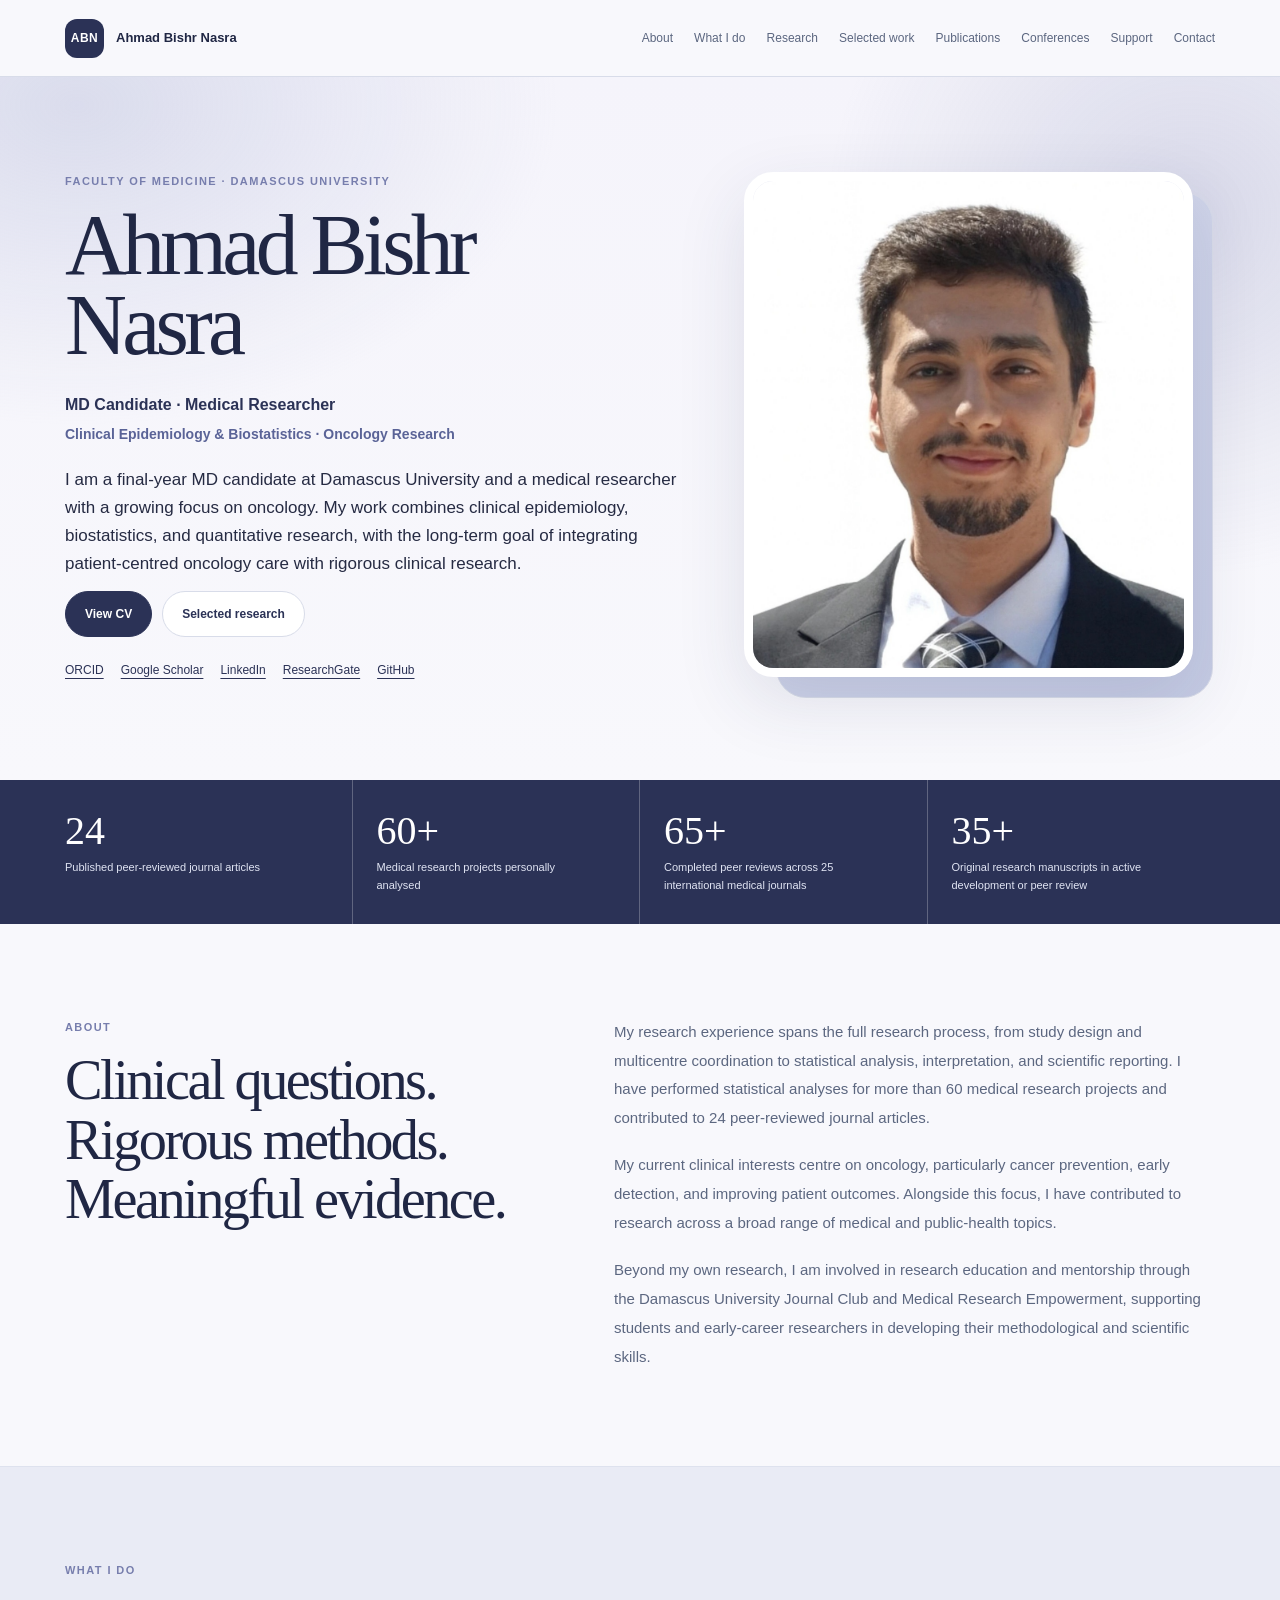
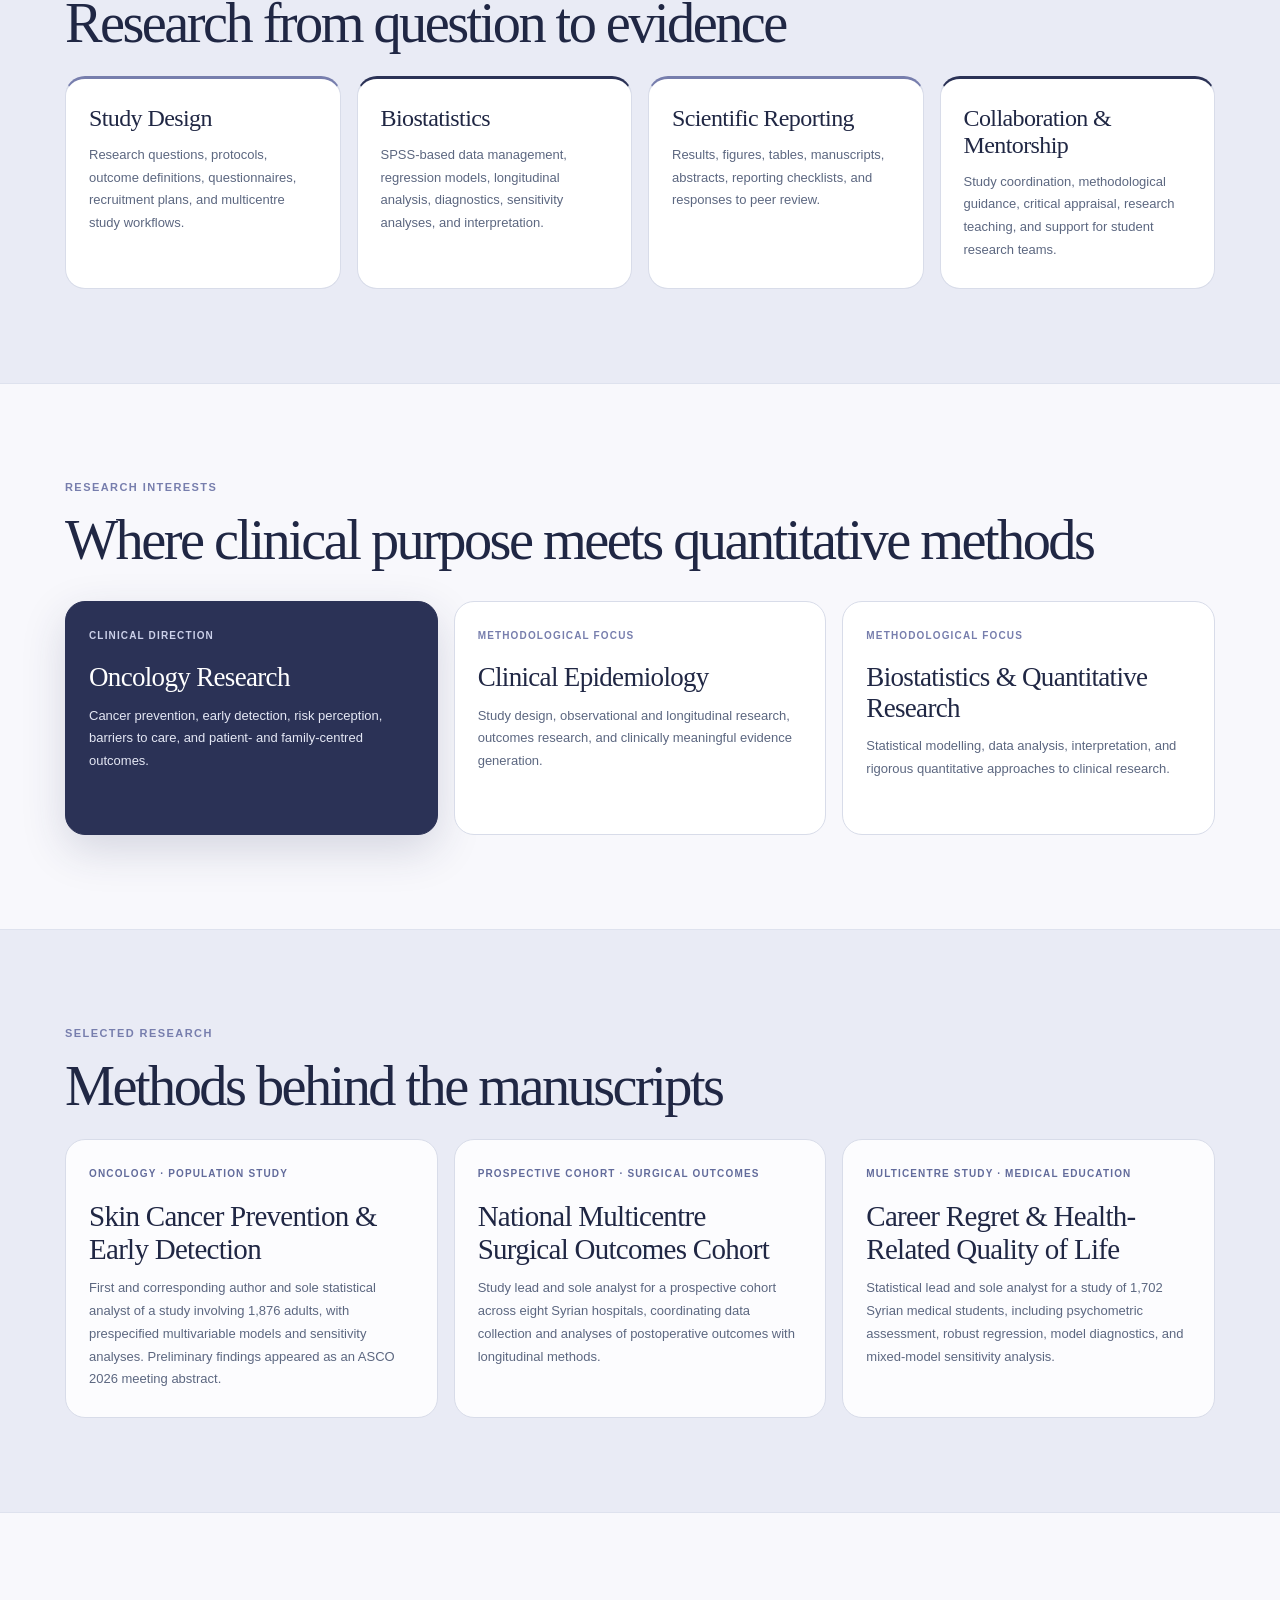
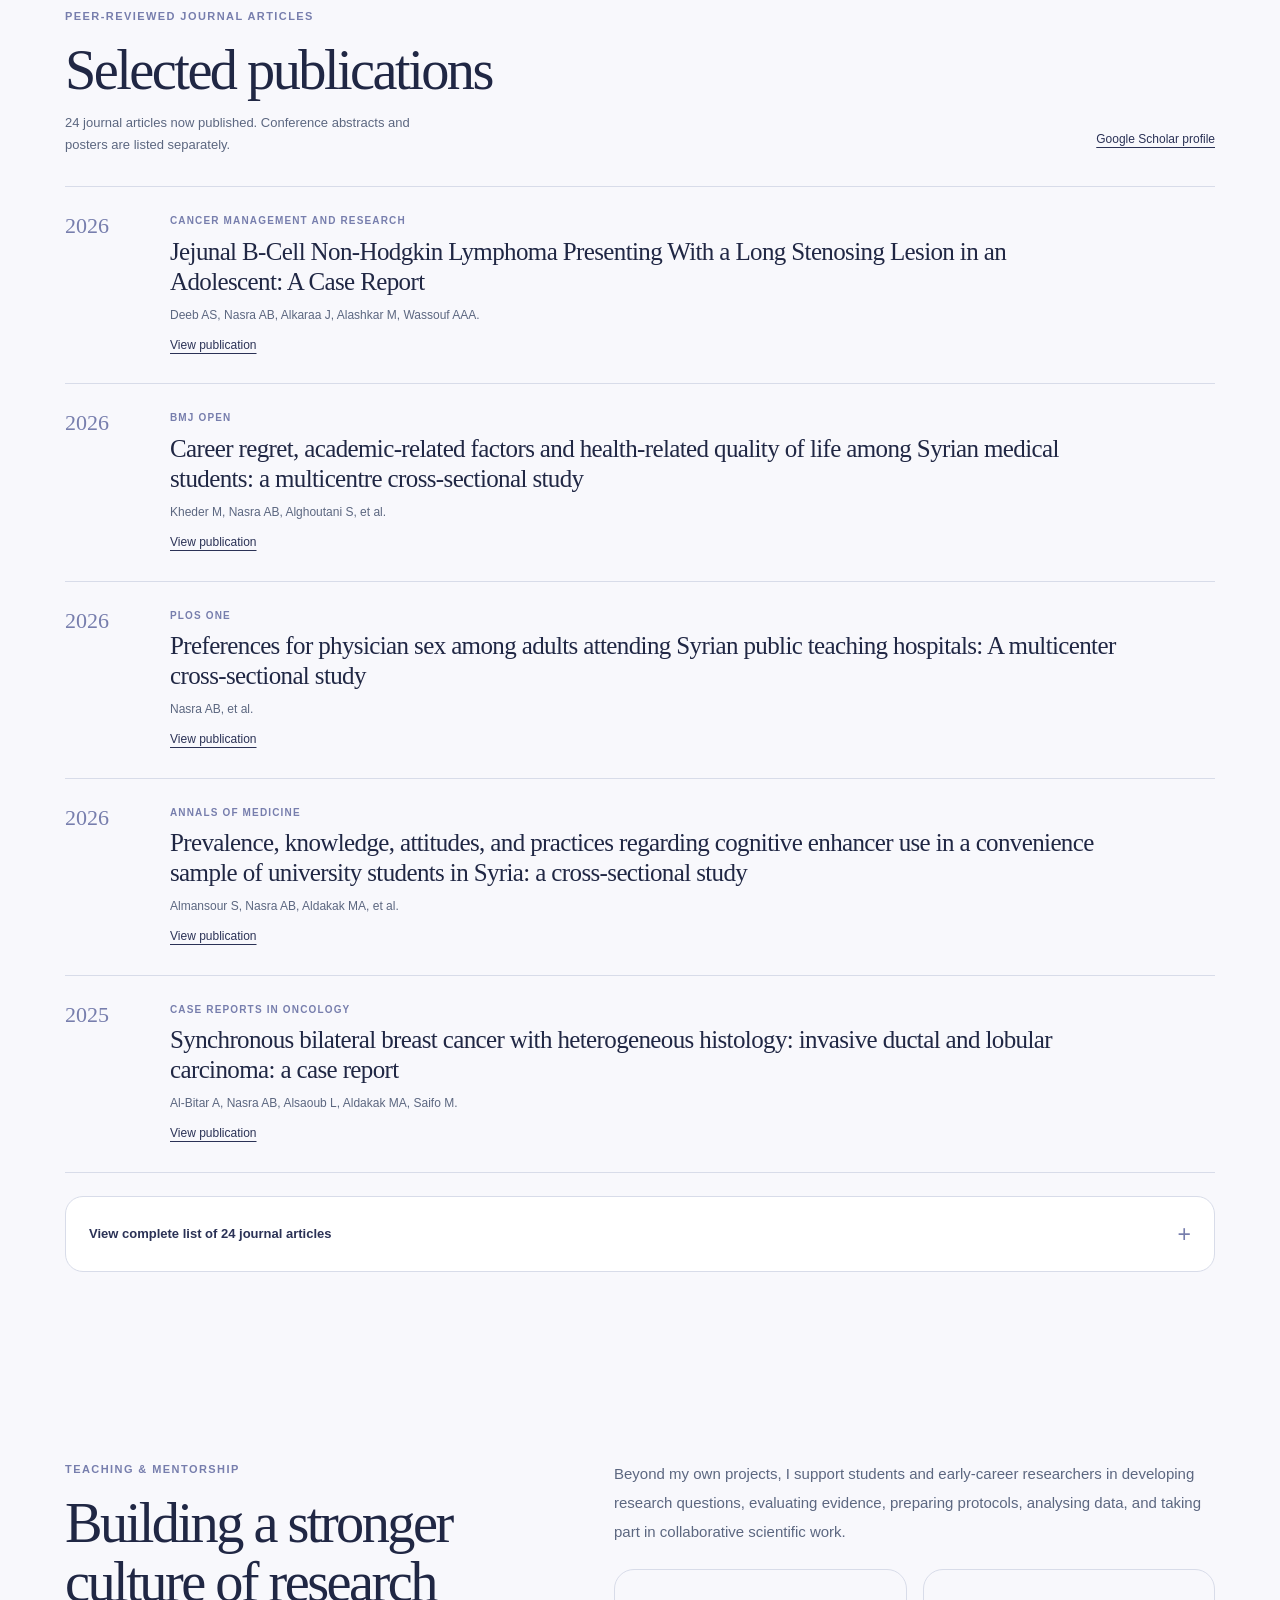
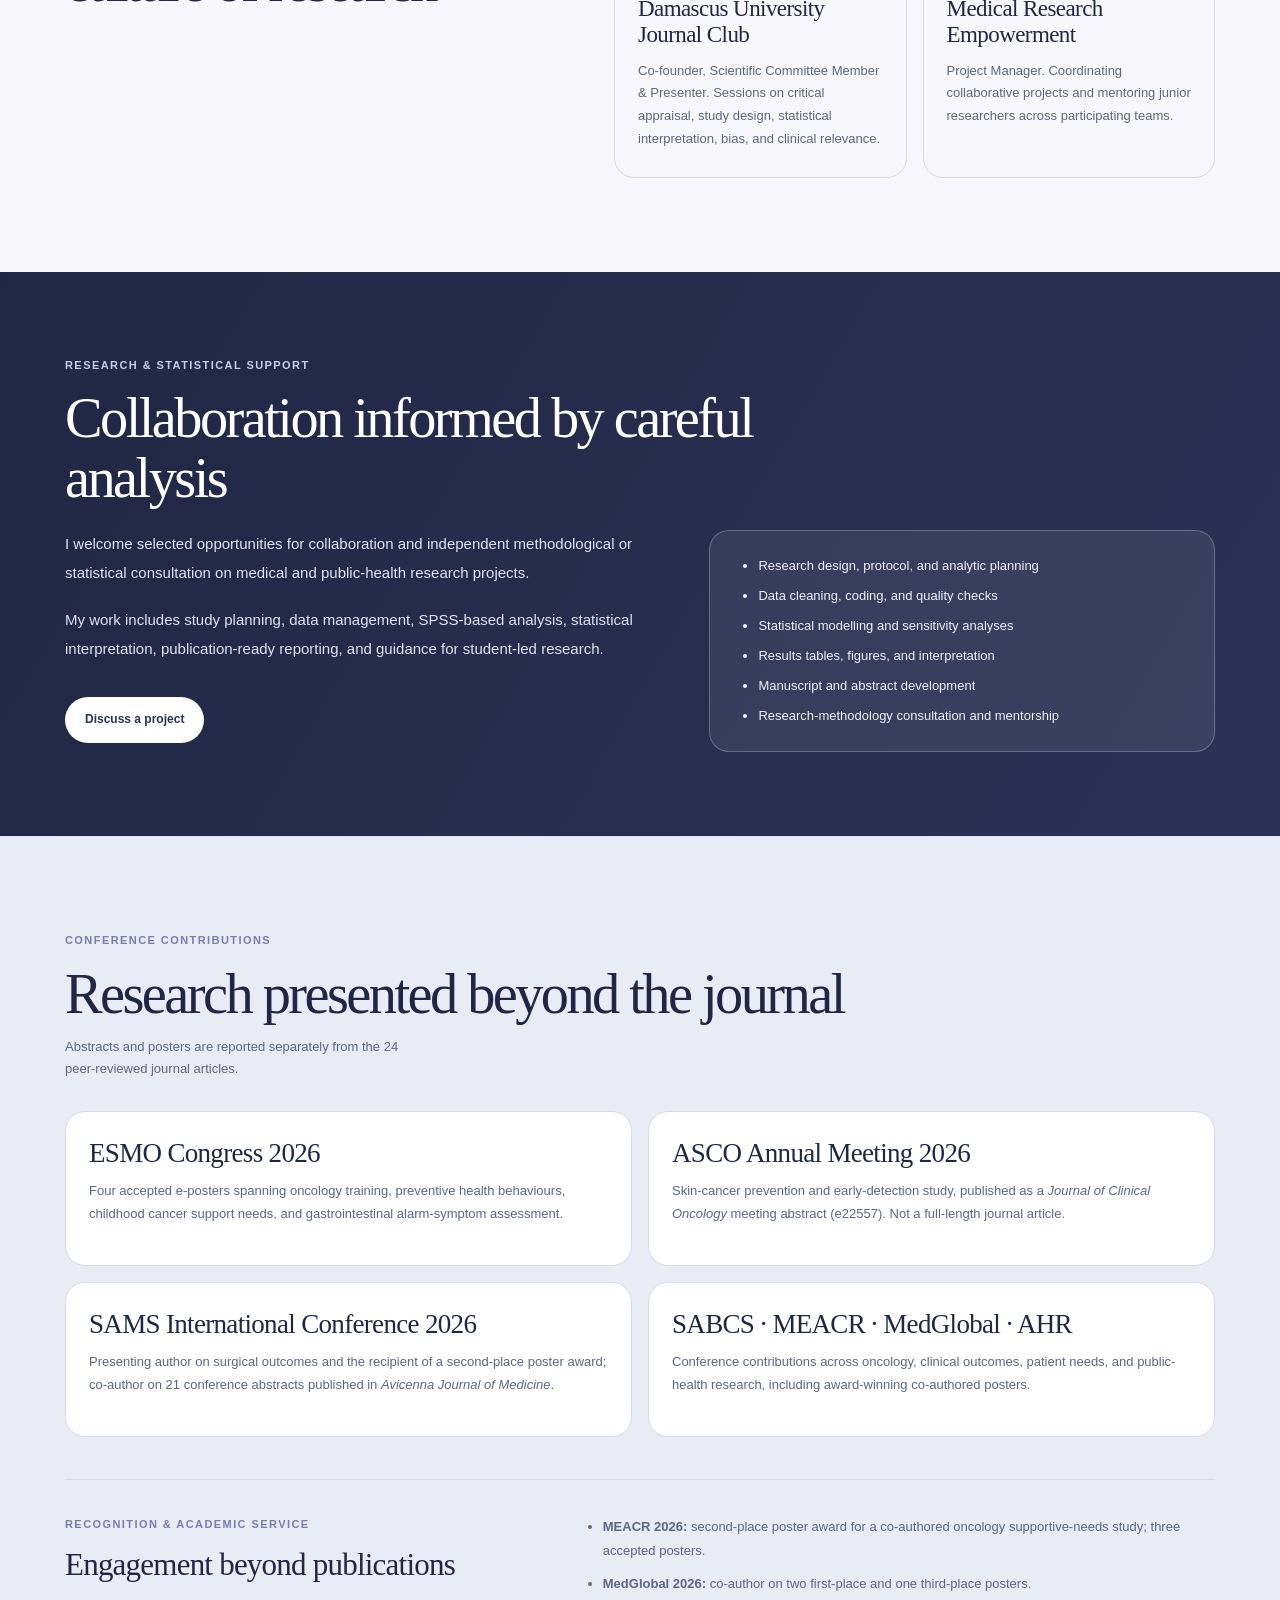
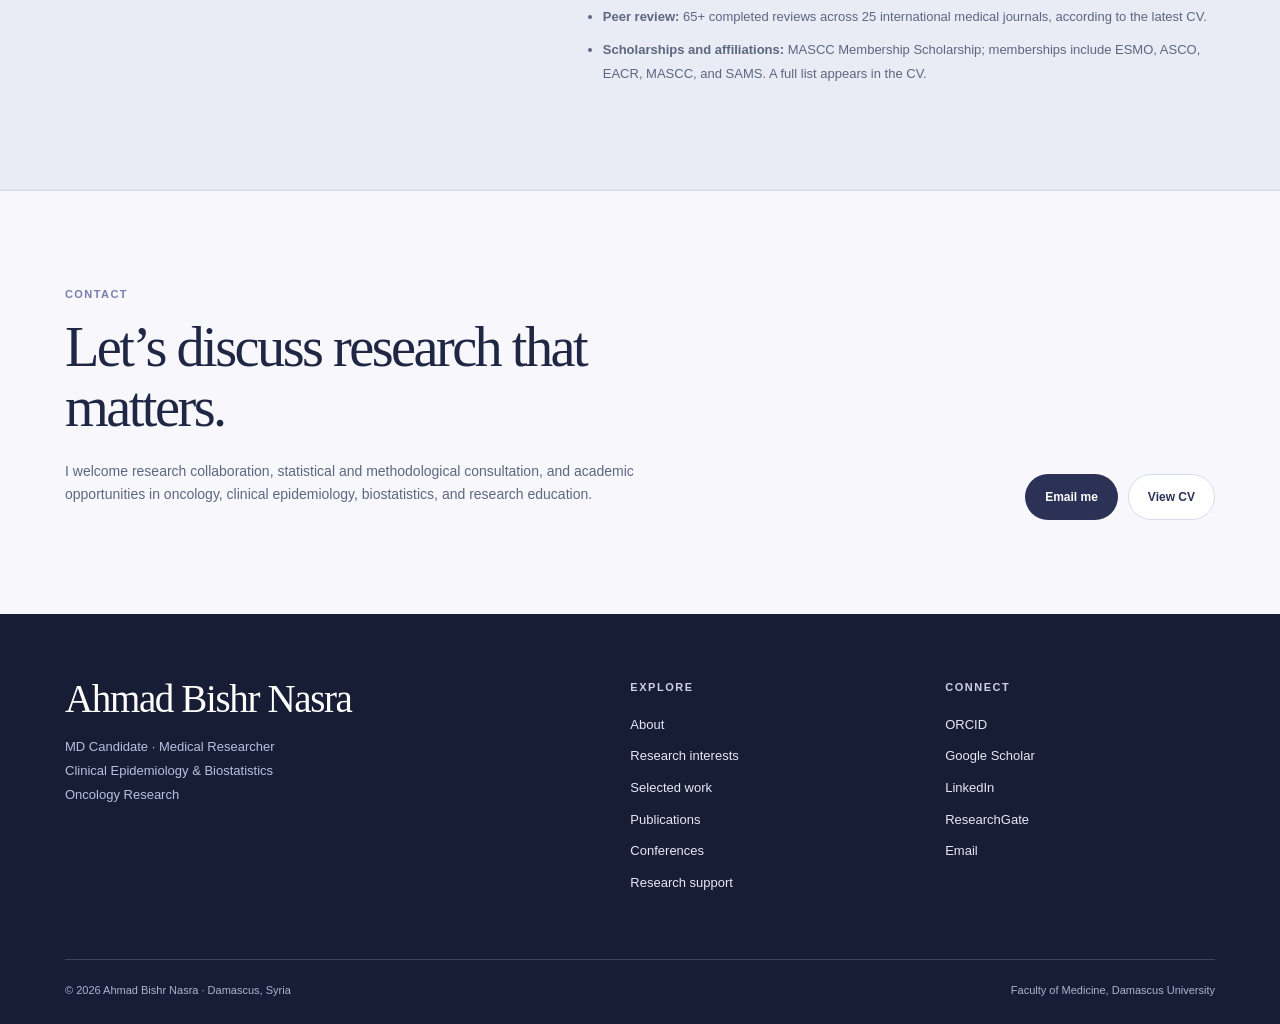
==== commit 14ca10a1: "Add files via upload" ====
--- a/index.html
+++ b/index.html
@@ -1,4 +1,5 @@
-<!doctype html>
+<!DOCTYPE html>
+
 <html lang="en">
 <head>
 <meta charset="utf-8"/>
@@ -30,7 +31,7 @@
   "name": "Ahmad Bishr Nasra",
   "description": "Academic profile of Ahmad Bishr Nasra, final-year MD candidate and medical researcher at Damascus University working in clinical epidemiology, biostatistics, and oncology research.",
   "url": "https://ahmadbishrnasra.github.io/",
-  "dateModified": "2026-11-04T23:41:13+03:00",
+  "dateModified": "2026-11-05T13:17:35+00:00",
   "primaryImageOfPage": {
     "@type": "ImageObject",
     "url": "https://ahmadbishrnasra.github.io/assets/ahmad-bishr-nasra-hero.jpg",
@@ -79,10 +80,7 @@
       "Statistical analysis",
       "Multicenter studies",
       "Scientific writing",
-      "Research mentorship",
-      "Public health research",
-      "Surgical outcomes research",
-      "Gastroenterology research"
+      "Research mentorship"
     ]
   }
 }</script>
@@ -104,8 +102,8 @@
 <h1>Ahmad Bishr<br/>Nasra</h1>
 <p class="hero-role">MD Candidate <span aria-hidden="true">·</span> Medical Researcher</p>
 <p class="hero-specialism">Clinical Epidemiology &amp; Biostatistics <span aria-hidden="true">·</span> Oncology Research</p>
-<p class="hero-tagline">I am a final-year medical student with a growing focus on oncology and a strong foundation in clinical epidemiology, biostatistics, and quantitative research.</p>
-<p class="hero-text">My work spans study design, multicentre coordination, statistical analysis, scientific writing, and research mentorship. My long-term aim is to become an oncologist and physician-researcher, combining patient-centred care with rigorous clinical research.</p>
+<p class="hero-tagline">I am a final-year MD candidate at Damascus University and a medical researcher with a growing focus on oncology. My work combines clinical epidemiology, biostatistics, and quantitative research, with the long-term goal of integrating patient-centred oncology care with rigorous clinical research.</p>
+
 <div class="hero-actions"><a class="button primary" href="Ahmad_Bishr_Nasra_CV.pdf?v=20261104" rel="noopener" target="_blank">View CV</a><a class="button secondary" href="#projects">Selected research</a></div>
 <div aria-label="Professional profiles" class="profile-links"><a href="https://orcid.org/0009-0002-8243-9385" rel="me noopener" target="_blank">ORCID</a><a href="https://scholar.google.com/citations?user=wnWyQ7wAAAAJ&amp;hl=en" rel="me noopener" target="_blank">Google Scholar</a><a href="https://www.linkedin.com/in/ahmad-bishr-nasra" rel="me noopener" target="_blank">LinkedIn</a><a href="https://www.researchgate.net/profile/Ahmad-Bishr-Nasra" rel="me noopener" target="_blank">ResearchGate</a><a href="https://github.com/ahmadbishrnasra" rel="me noopener" target="_blank">GitHub</a></div>
 </div>
@@ -118,27 +116,16 @@
 <article><strong>35+</strong><span>Original research manuscripts in active development or peer review</span></article>
 </div>
 </section>
-<section class="section" id="about"><div class="wrap split-intro"><div><p class="section-kicker">About</p><h2>Clinical questions.<br/>Rigorous methods.<br/>Meaningful evidence.</h2></div><div class="prose large-prose">
-<p>I am a final-year MD candidate at Damascus University and a medical researcher whose current clinical direction is <strong>oncology</strong>. I hope to pursue a career as an oncologist and physician-researcher, with patient-centred clinical care informing the questions I investigate.</p>
-<p>My research experience spans <strong>clinical epidemiology, biostatistics, study design, multicentre coordination, quantitative analysis, and scientific reporting</strong>. I have personally performed statistical analyses across more than 60 medical research projects and contributed to 24 peer-reviewed journal articles.</p>
-<p>My oncology-related work includes cancer prevention, early detection, risk perception, barriers to care, and the needs of patients and families. I remain active in wider medical research, including public health, surgery, gastroenterology, and medical education. I also support junior researchers through the Damascus University Journal Club and Medical Research Empowerment.</p>
-</div></div></section>
+<section class="section" id="about"><div class="wrap split-intro"><div><p class="section-kicker">About</p><h2>Clinical questions.<br/>Rigorous methods.<br/>Meaningful evidence.</h2></div><div class="prose large-prose"><p>My research experience spans the full research process, from study design and multicentre coordination to statistical analysis, interpretation, and scientific reporting. I have performed statistical analyses for more than 60 medical research projects and contributed to 24 peer-reviewed journal articles.</p><p>My current clinical interests centre on oncology, particularly cancer prevention, early detection, and improving patient outcomes. Alongside this focus, I have contributed to research across a broad range of medical and public-health topics.</p><p>Beyond my own research, I am involved in research education and mentorship through the Damascus University Journal Club and Medical Research Empowerment, supporting students and early-career researchers in developing their methodological and scientific skills.</p></div></div></section>
 <section class="section section-soft" id="work"><div class="wrap"><p class="section-kicker">What I do</p><h2>Research from question to evidence</h2><div class="cards work-grid">
 <article class="card feature-card"><h3>Study Design</h3><p>Research questions, protocols, outcome definitions, questionnaires, recruitment plans, and multicentre study workflows.</p></article>
 <article class="card feature-card"><h3>Biostatistics</h3><p>SPSS-based data management, regression models, longitudinal analysis, diagnostics, sensitivity analyses, and interpretation.</p></article>
 <article class="card feature-card"><h3>Scientific Reporting</h3><p>Results, figures, tables, manuscripts, abstracts, reporting checklists, and responses to peer review.</p></article>
 <article class="card feature-card"><h3>Collaboration &amp; Mentorship</h3><p>Study coordination, methodological guidance, critical appraisal, research teaching, and support for student research teams.</p></article>
 </div></div></section>
-<section class="section" id="focus"><div class="wrap"><div class="section-heading-row"><div><p class="section-kicker">Research interests</p><h2>Where clinical purpose meets quantitative methods</h2></div><p class="section-note">Oncology is my developing clinical direction; epidemiology and biostatistics are established foundations of my research work.</p></div>
-<div class="cards focus-grid">
-<article class="card focus-card featured-card"><span class="tag">01 · Clinical direction</span><h3>Oncology Research</h3><p>Cancer prevention, early detection, risk perception, access to care, supportive needs, and outcomes. My clinical career ambition is in oncology, without a claimed subspecialty.</p></article>
-<article class="card focus-card"><span class="tag">02 · Core methodology</span><h3>Clinical Epidemiology</h3><p>Observational designs, prospective cohorts, outcome definition, longitudinal follow-up, and clinically meaningful evidence generation.</p></article>
-<article class="card focus-card"><span class="tag">03 · Core methodology</span><h3>Biostatistics</h3><p>Regression modelling, mixed models, GEE, robust inference, diagnostics, sensitivity analyses, and statistical interpretation.</p></article>
-<article class="card focus-card"><span class="tag">04 · Research experience</span><h3>Public Health &amp; Health Systems</h3><p>Health behaviours, barriers to healthcare, patient preferences, resource gaps, and population-health questions in Syria.</p></article>
-<article class="card focus-card"><span class="tag">05 · Research experience</span><h3>Research Across Clinical Fields</h3><p>Surgical outcomes, gastroenterology, case-based research, and medical education remain part of my published research portfolio.</p></article>
-<article class="card focus-card"><span class="tag">06 · Academic service</span><h3>Research Education</h3><p>Critical appraisal, study methodology, student mentorship, and helping early-career researchers enter collaborative scientific work.</p></article>
-</div>
-<div class="current-focus"><div><p class="section-kicker">Looking forward</p><h3>Developing toward clinical and academic oncology</h3></div><p>I aim to build on my research experience through further training in clinical research, epidemiology, and clinical trials, while continuing collaborative work and research capacity-building.</p></div>
+<section class="section" id="focus"><div class="wrap"><div class="section-heading-row"><div><p class="section-kicker">Research interests</p><h2>Where clinical purpose meets quantitative methods</h2></div></div>
+<div class="cards focus-grid"><article class="card focus-card featured-card"><span class="tag">Clinical direction</span><h3>Oncology Research</h3><p>Cancer prevention, early detection, risk perception, barriers to care, and patient- and family-centred outcomes.</p></article><article class="card focus-card"><span class="tag">Methodological focus</span><h3>Clinical Epidemiology</h3><p>Study design, observational and longitudinal research, outcomes research, and clinically meaningful evidence generation.</p></article><article class="card focus-card"><span class="tag">Methodological focus</span><h3>Biostatistics &amp; Quantitative Research</h3><p>Statistical modelling, data analysis, interpretation, and rigorous quantitative approaches to clinical research.</p></article></div>
+
 </div></section>
 <section class="section section-soft" id="projects"><div class="wrap"><p class="section-kicker">Selected research</p><h2>Methods behind the manuscripts</h2><div class="cards focus-grid project-grid">
 <article class="card project-card"><span class="tag">Oncology · Population study</span><h3>Skin Cancer Prevention &amp; Early Detection</h3><p>First and corresponding author and sole statistical analyst of a study involving 1,876 adults, with prespecified multivariable models and sensitivity analyses. Preliminary findings appeared as an ASCO 2026 meeting abstract.</p></article>
